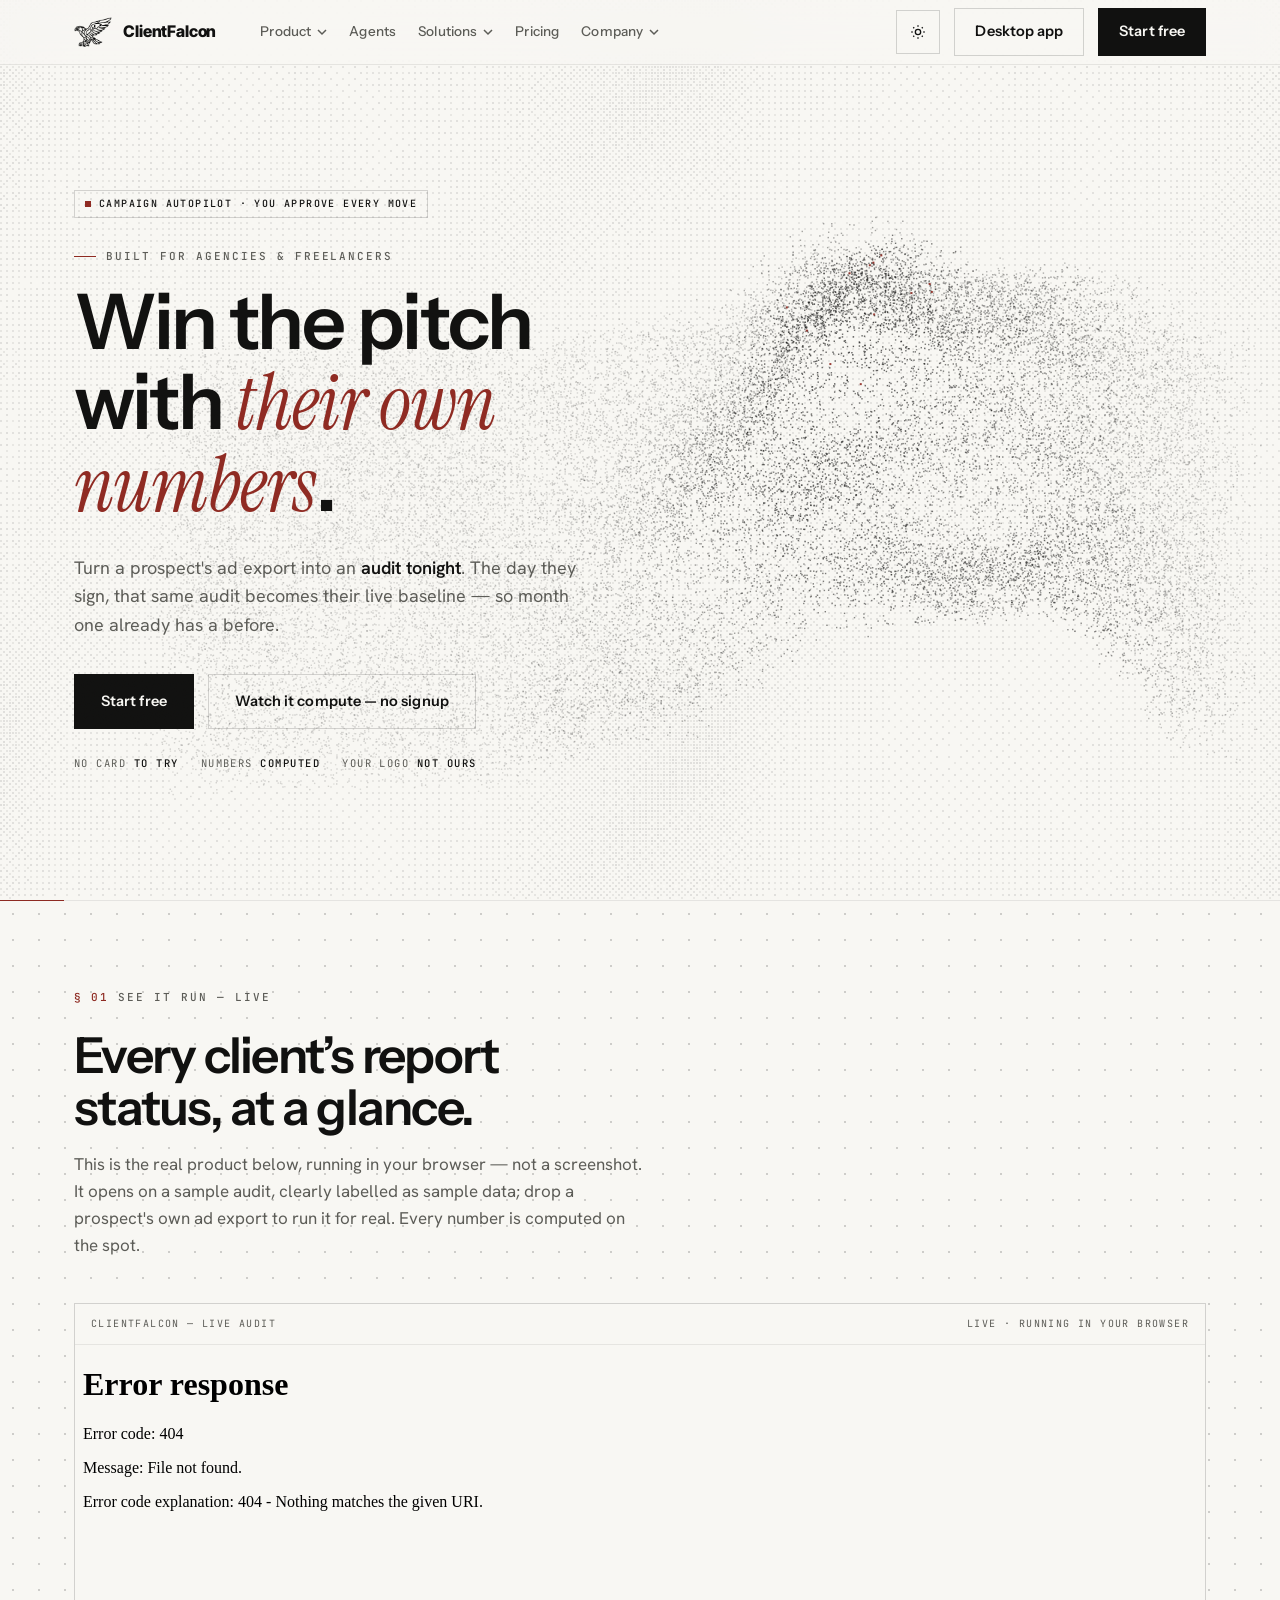
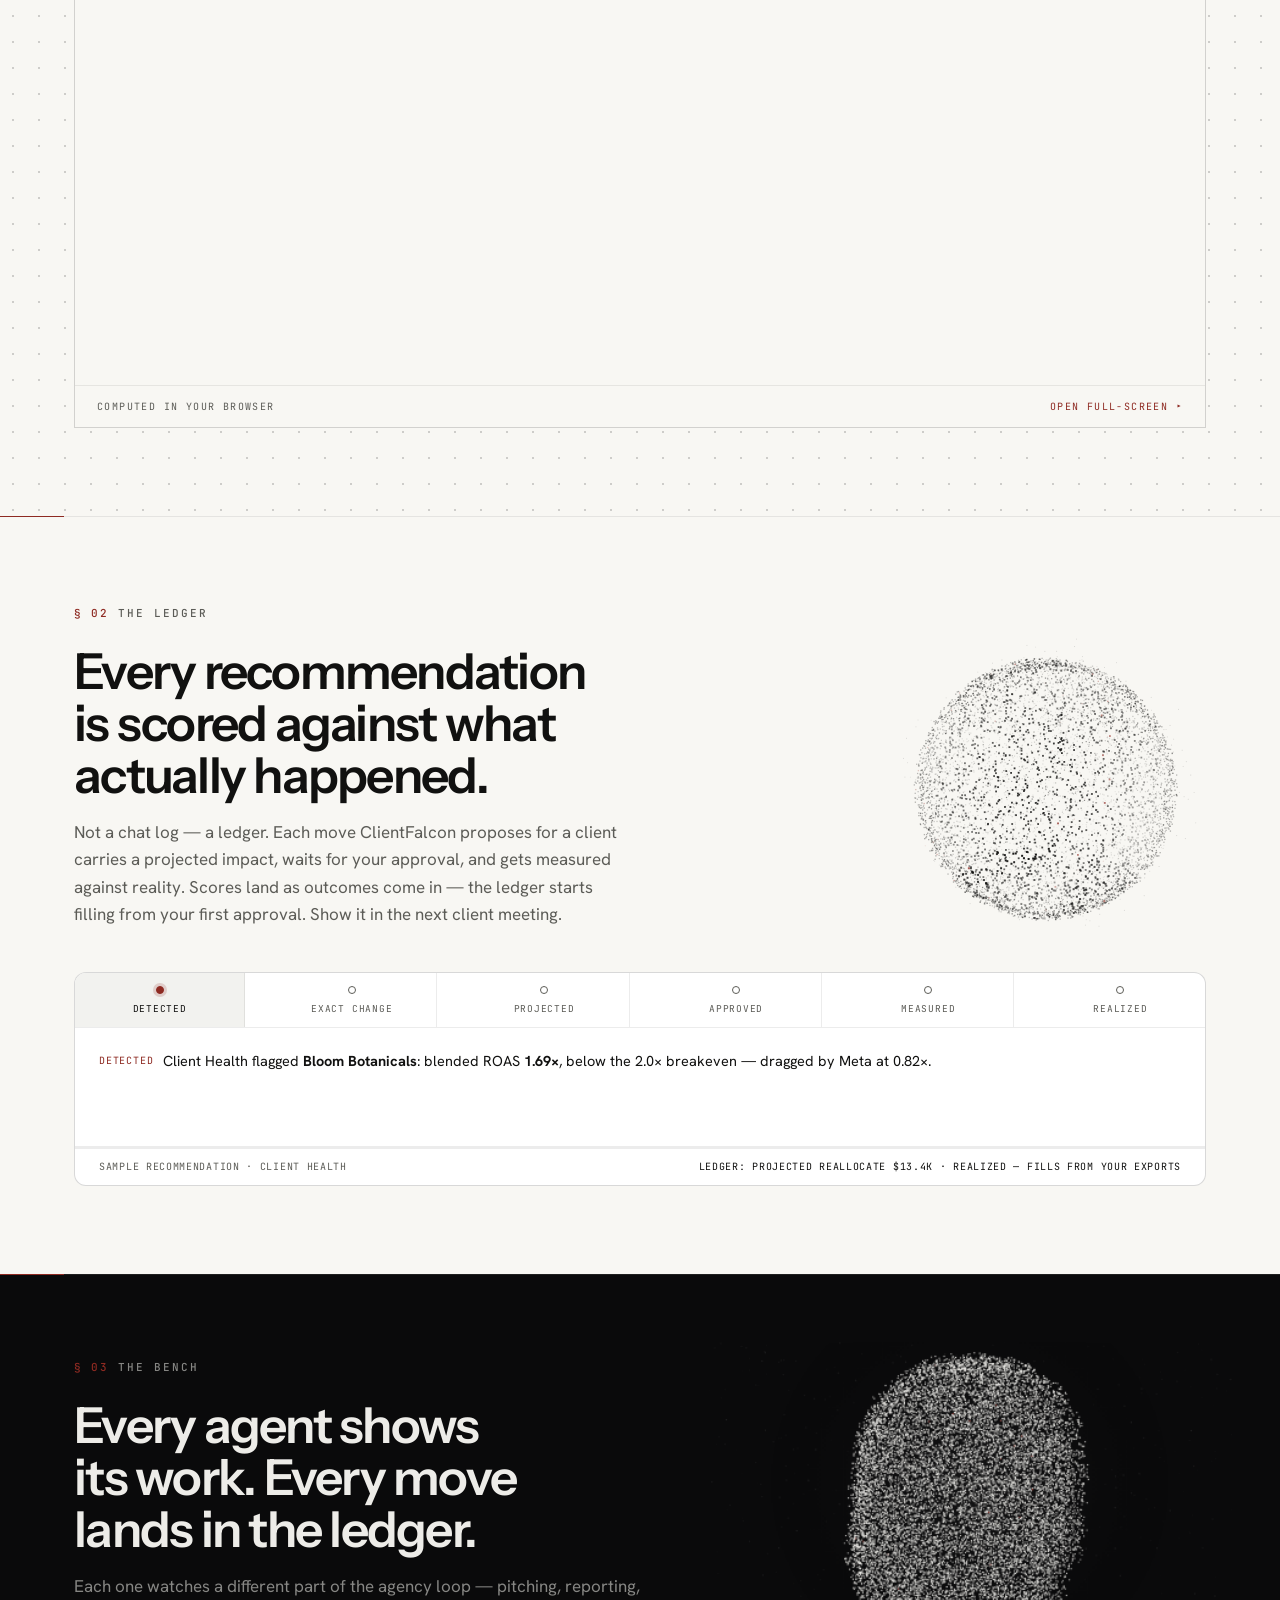
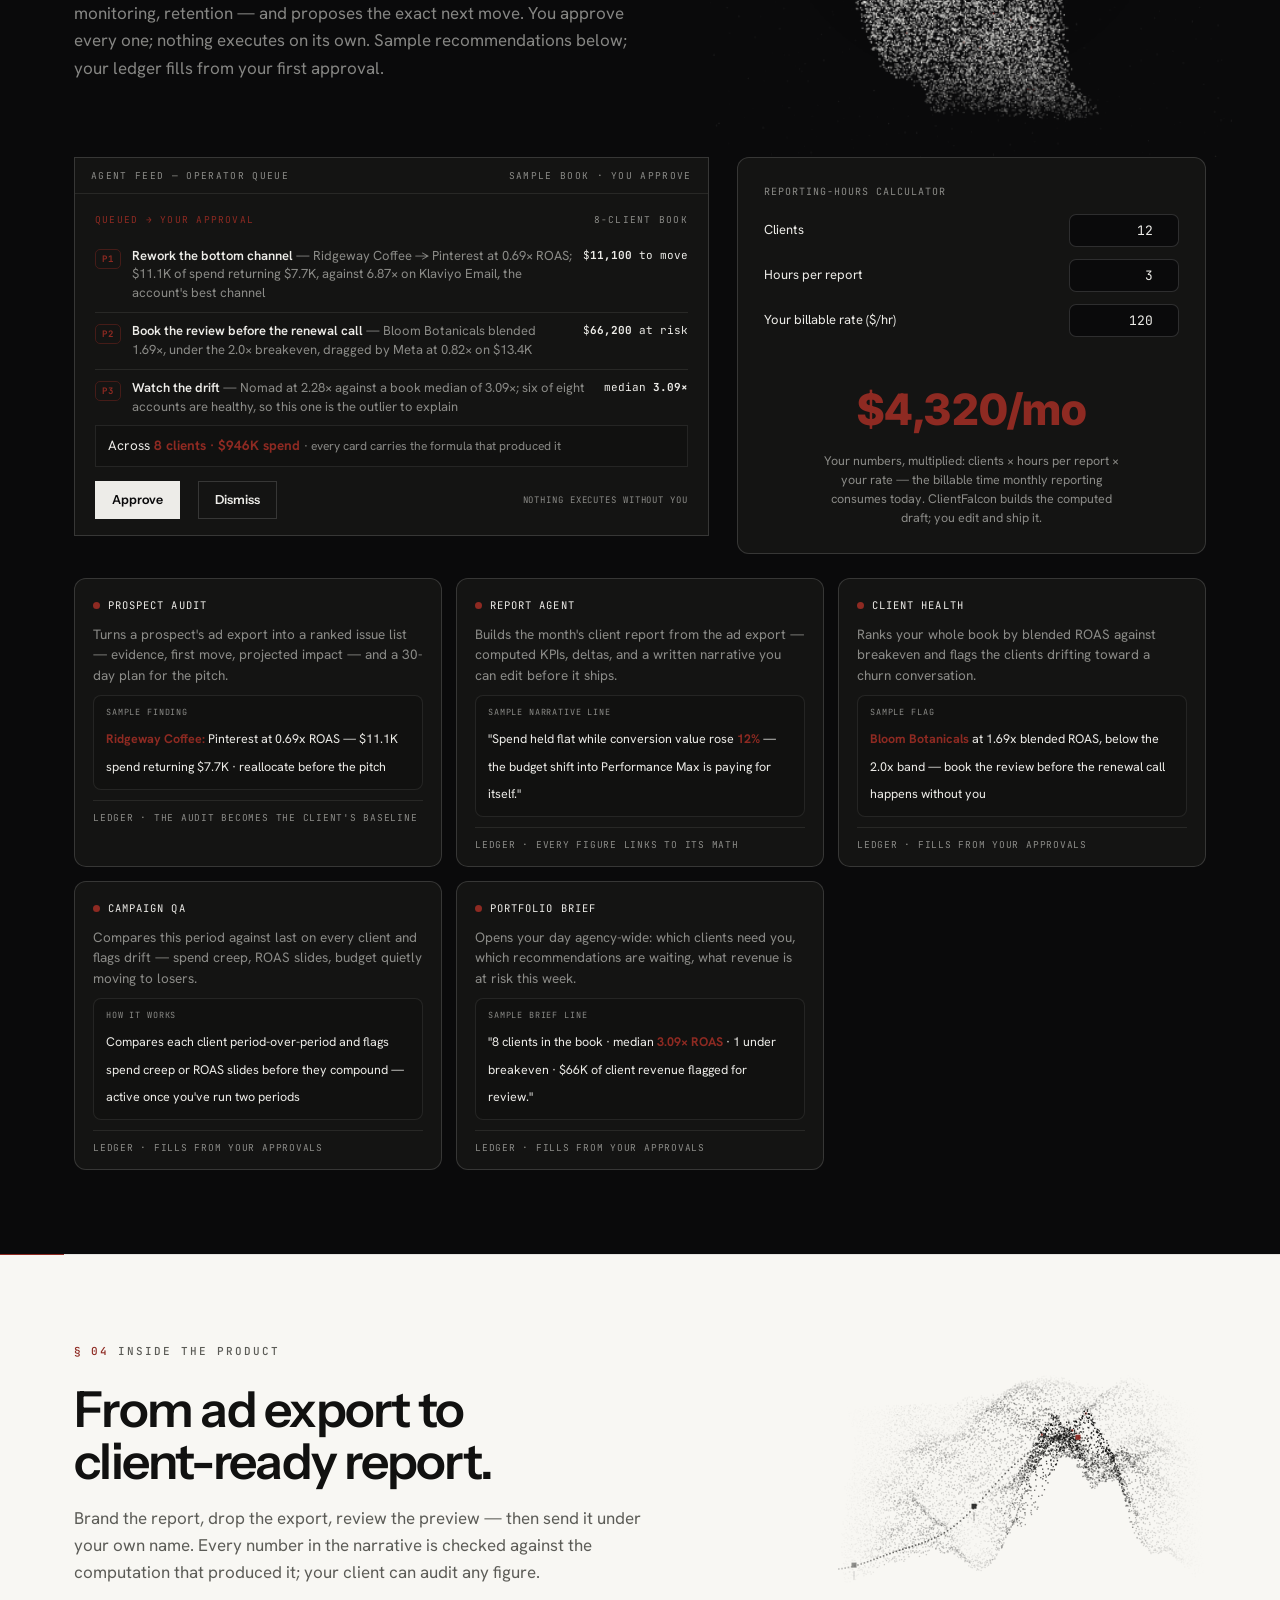
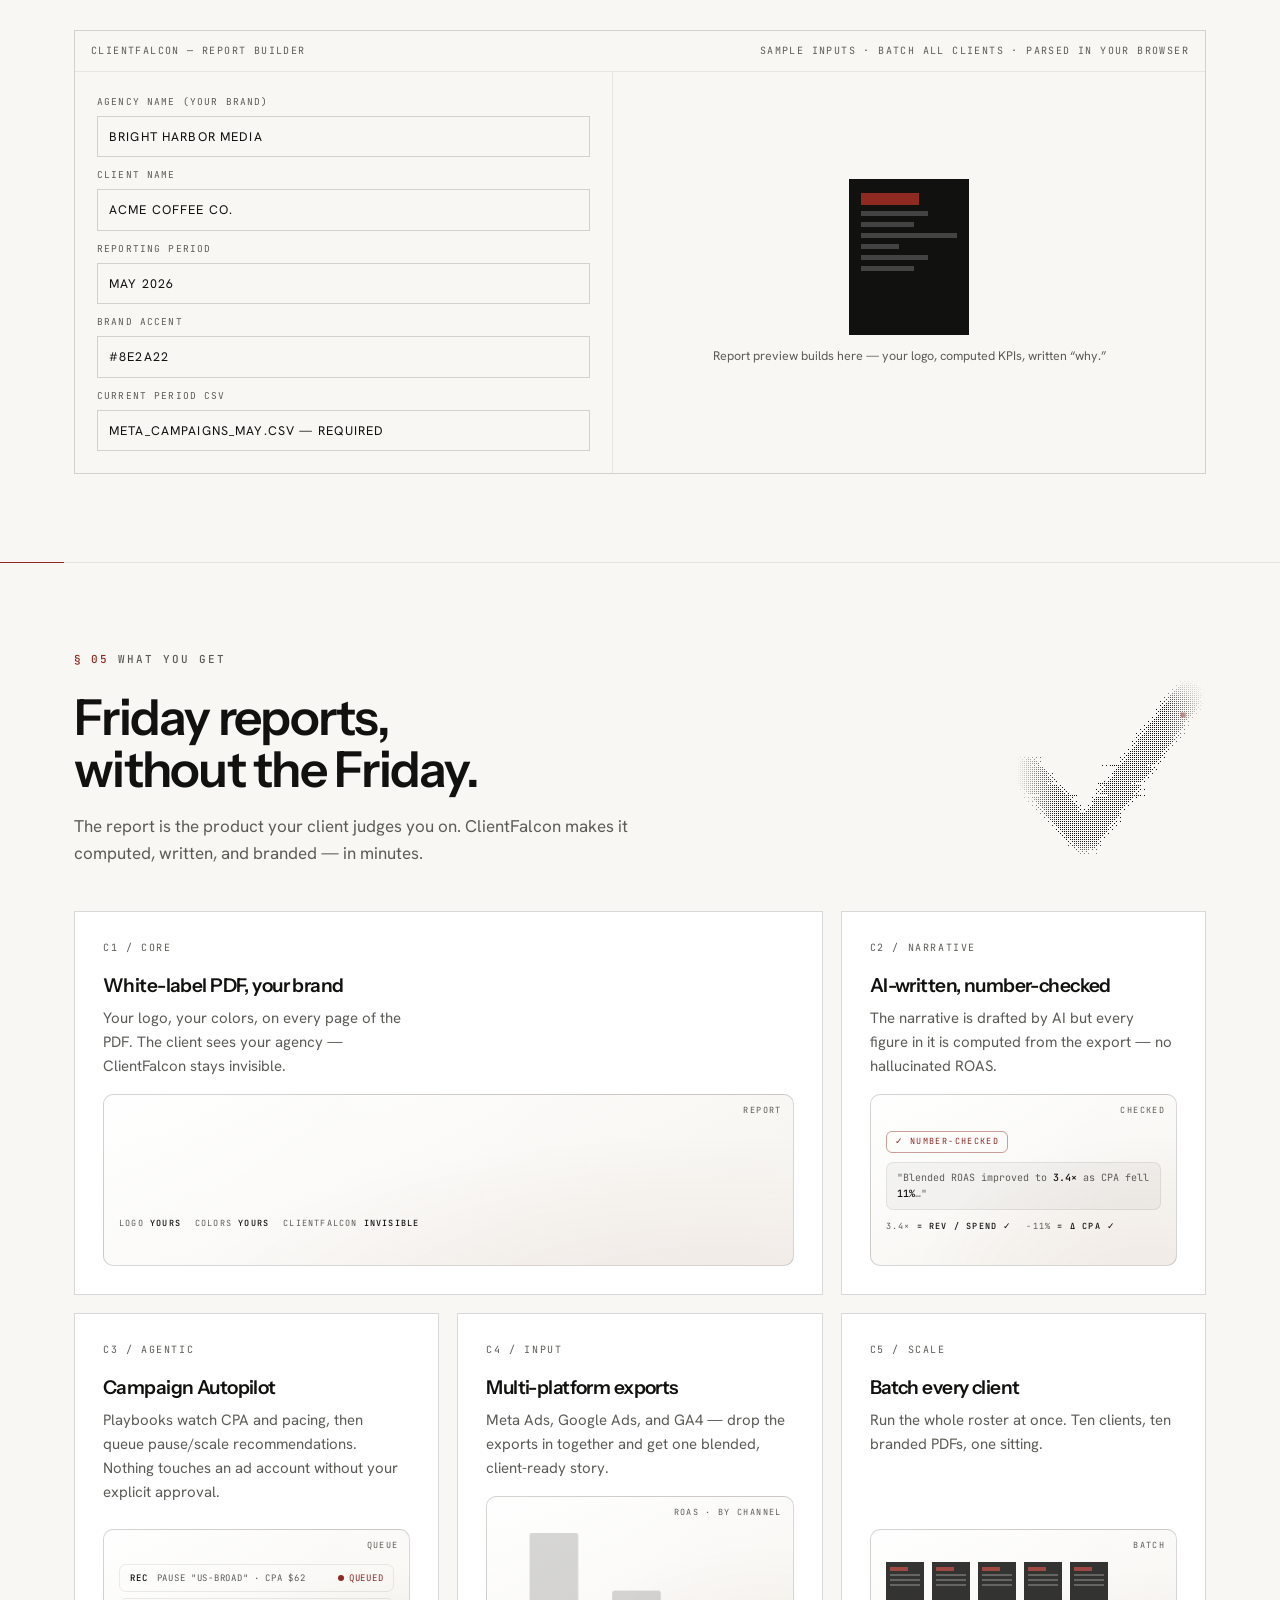
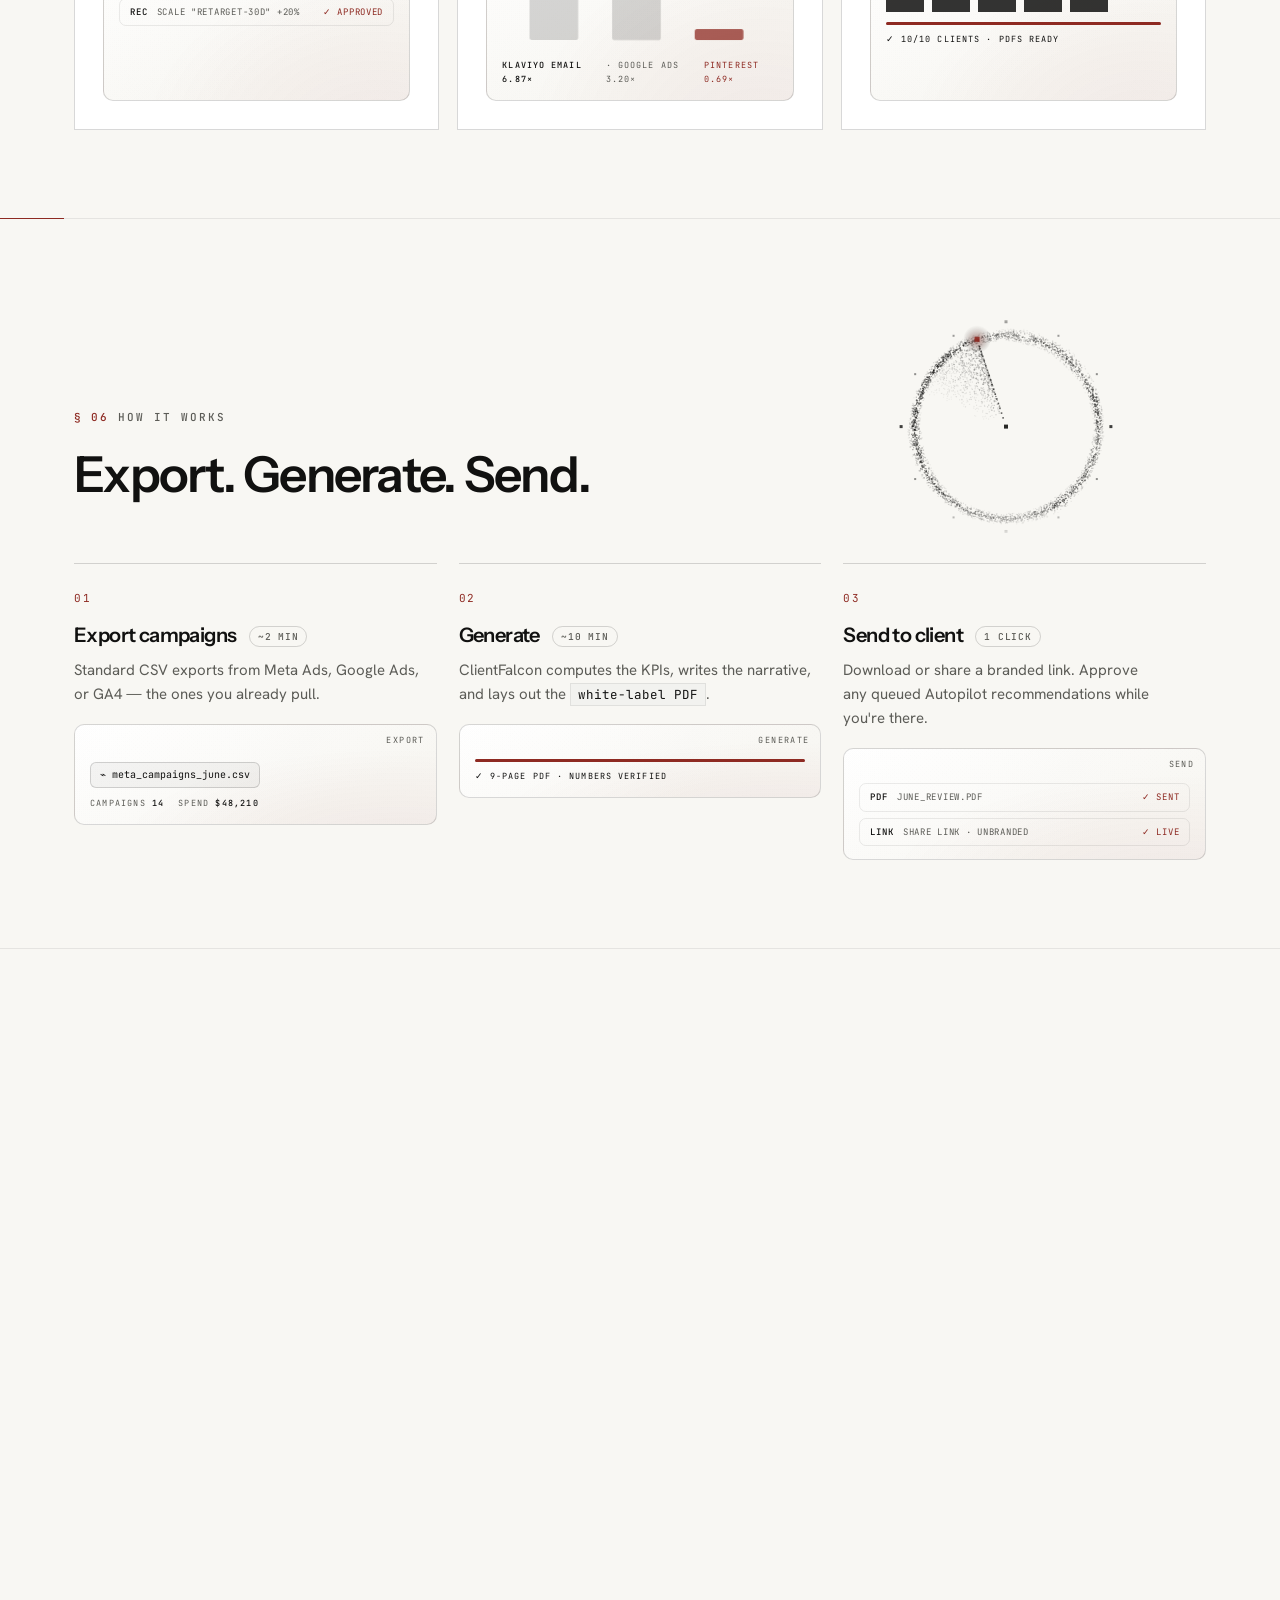
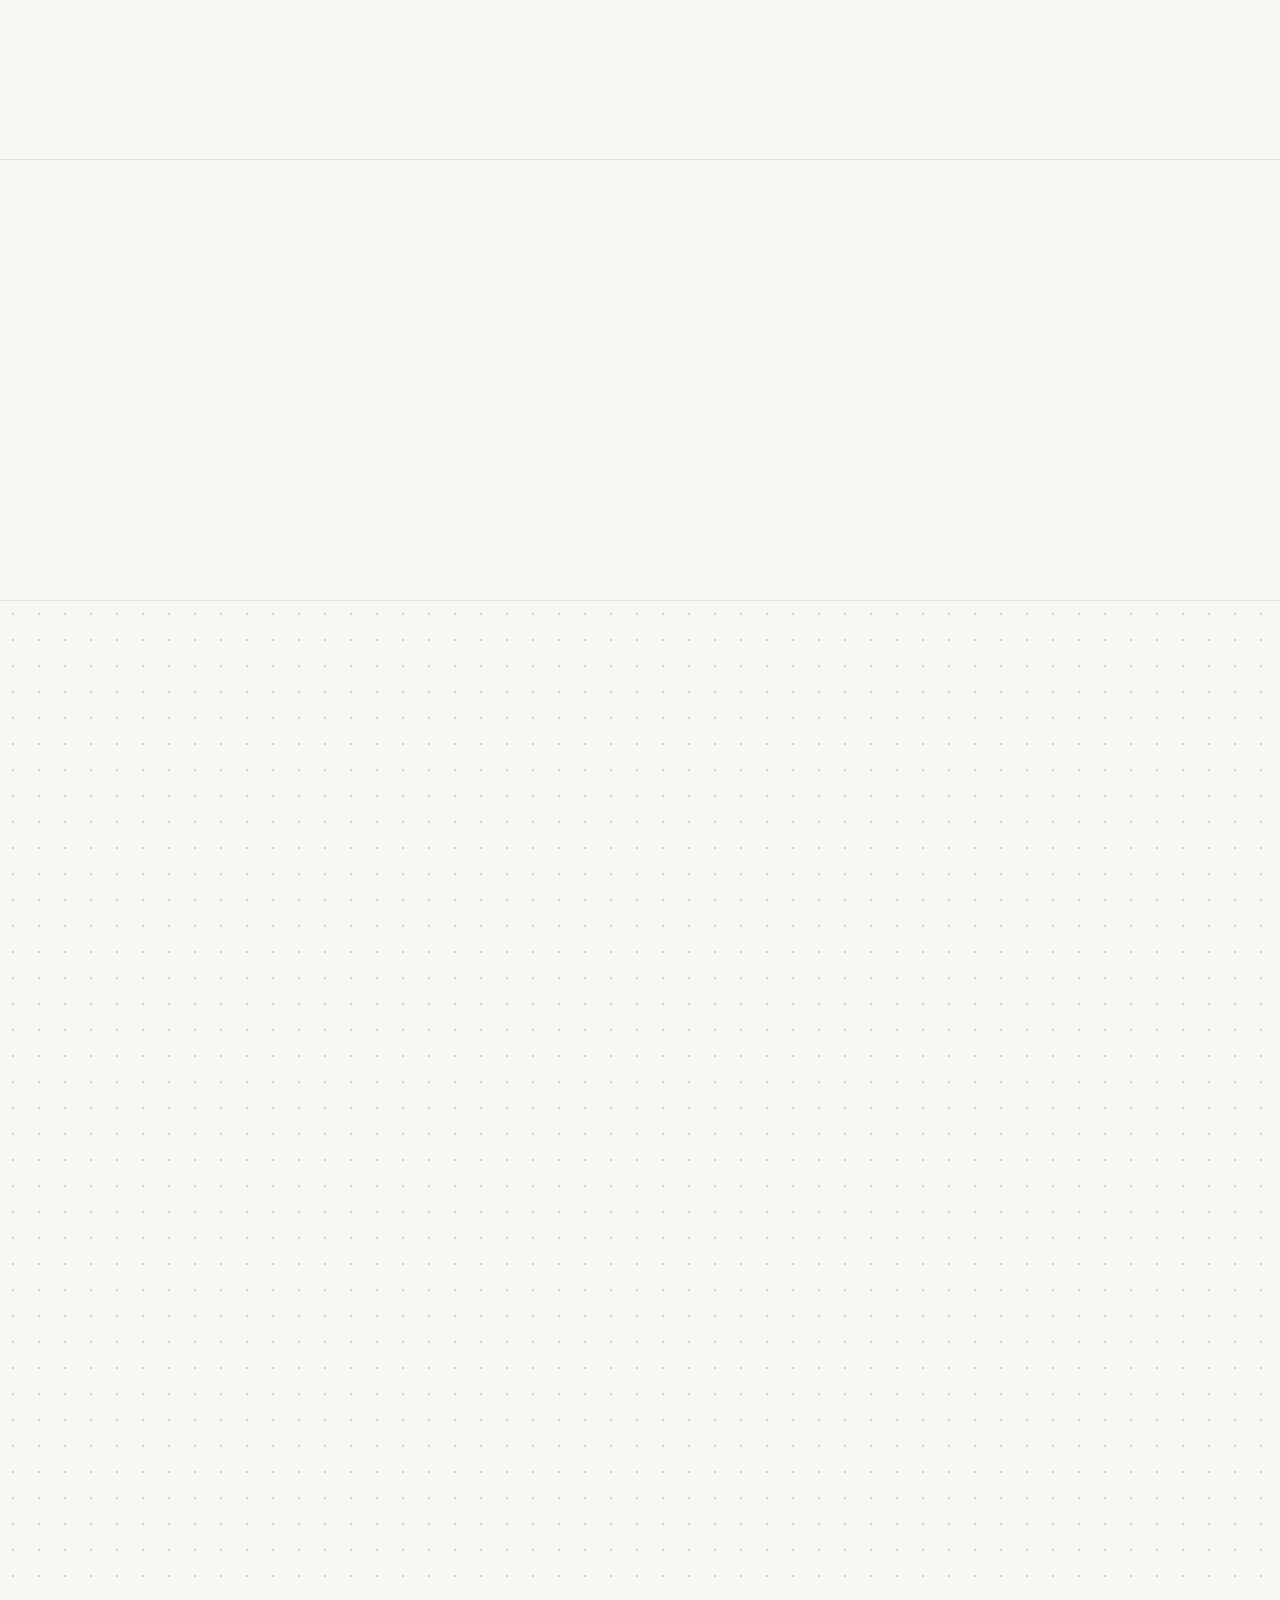
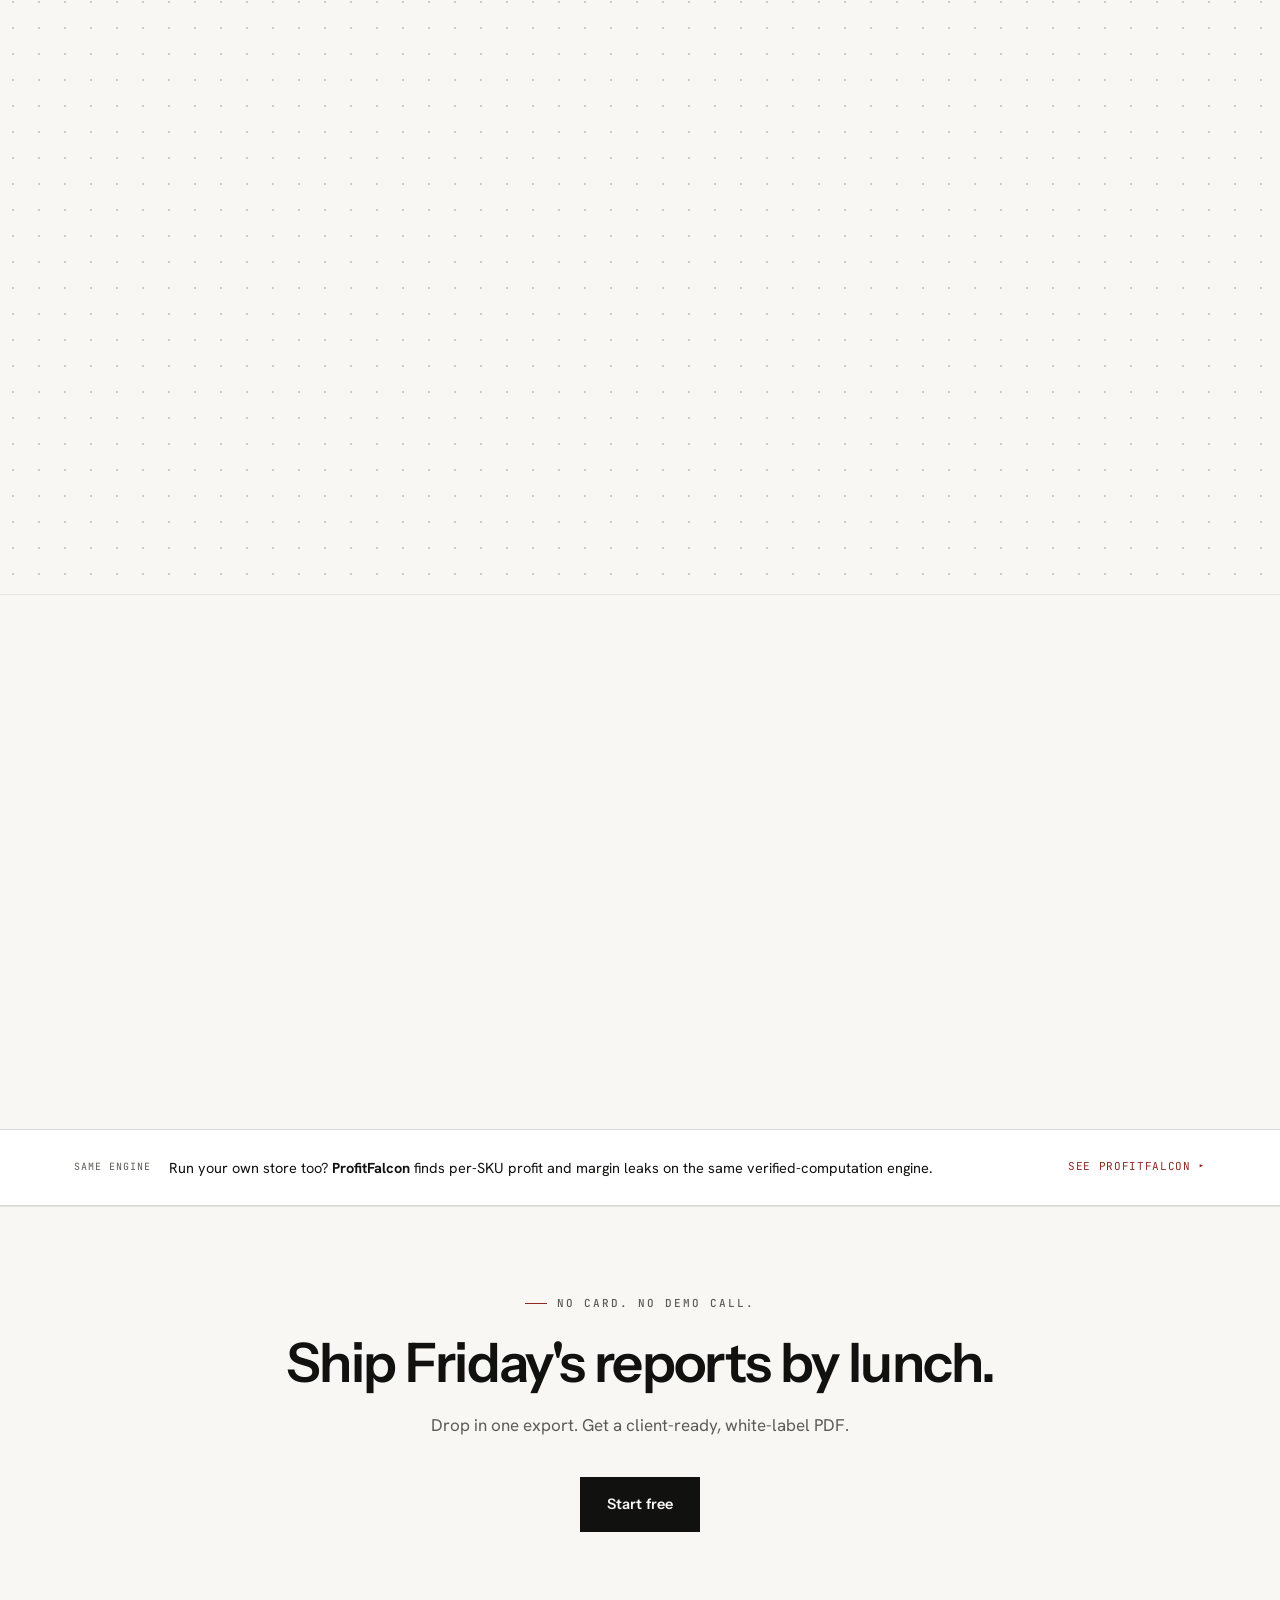
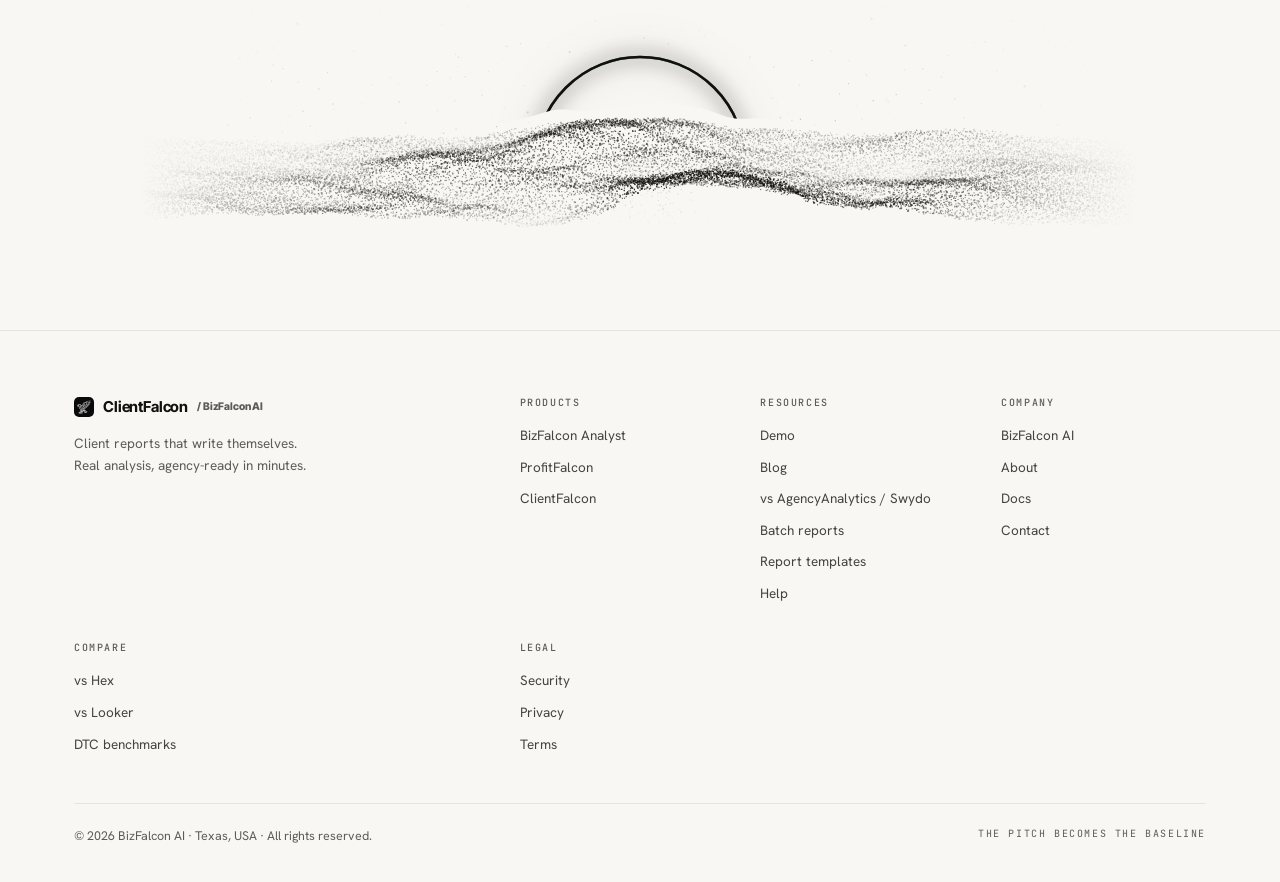
==== index.html @ 3e0b873c "Date the competitor price we quote, and cap the surcharge claim Re-fetched the vendor's pricing page" ====
<!DOCTYPE html>
<html lang="en">
<head>
<meta charset="UTF-8">
<meta name="viewport" content="width=device-width, initial-scale=1">
<script>try{if(localStorage.getItem("bf-theme")!=="dark")document.documentElement.setAttribute("data-theme","light")}catch(e){document.documentElement.setAttribute("data-theme","light")}</script>
<meta name="theme-color" content="#F8F7F3">
<title>ClientFalcon — The audit that wins the pitch becomes the client's baseline</title>
<meta name="description" content="AI client reporting for marketing agencies. Ad platform exports become an AI-written narrative and a white-label PDF your client actually reads — plus Campaign Autopilot with human approval.">
<link rel="icon" href="favicon.ico?v=20260807a">
<link rel="icon" type="image/png" sizes="32x32" href="favicon-32.png?v=20260807a">
<link rel="apple-touch-icon" href="apple-touch-icon.png?v=20260807a">
<link rel="manifest" href="/talonmark-app.webmanifest">
<meta name="apple-mobile-web-app-title" content="ClientFalcon">
<meta name="mobile-web-app-capable" content="yes">
<link rel="preconnect" href="https://fonts.googleapis.com">
<link rel="preconnect" href="https://fonts.gstatic.com" crossorigin>
<link href="https://fonts.googleapis.com/css2?family=Instrument+Sans:wght@500;600&family=Hanken+Grotesk:wght@400;700&family=Inter+Tight:wght@800&family=JetBrains+Mono:wght@400;500;700&family=Instrument+Serif:ital@1&display=swap" rel="stylesheet">
<link rel="stylesheet" href="./dusk.css?v=20260807a">
<style>
.hero-grid{display:grid;grid-template-columns:1fr 1.05fr;gap:48px;align-items:center}
.pdf-row{display:flex;gap:16px;align-items:flex-start;margin-bottom:16px}
.pdfpage{width:104px;height:138px;background:var(--fg);padding:12px 11px;display:flex;flex-direction:column;gap:6px;flex:none}
.pdfpage i{display:block;height:4px;background:color-mix(in srgb,var(--bg) 22%,transparent)}
.pdfpage i.hd{height:10px;width:60%;background:var(--signal)}
.pdfpage i.w40{width:40%}.pdfpage i.w70{width:70%}.pdfpage i.w55{width:55%}
.pdf-meta{font-family:"JetBrains Mono",monospace;font-size:10px;line-height:2.1;letter-spacing:.1em;color:var(--mut);text-transform:uppercase}
.pdf-meta b{color:var(--fg);font-weight:500}
.rec-mini{border:1px solid var(--line-soft);padding:14px 16px;font-size:12px}
.rec-mini .rt{display:flex;justify-content:space-between;font-size:9.5px;letter-spacing:.13em;text-transform:uppercase;color:var(--mut);margin-bottom:8px}
.rec-mini .sv{color:var(--signal);font-weight:700}
</style>
<script type="application/ld+json">{"@context": "https://schema.org", "@type": "FAQPage", "mainEntity": [{"@type": "Question", "name": "Do I have to connect my clients' ad accounts?", "acceptedAnswer": {"@type": "Answer", "text": "No. ClientFalcon runs on the CSV exports you already pull from Meta, Google Ads, and GA4 — no OAuth, no pixel, no access to client accounts. Direct connectors are in review; until they ship, it's exports, and we say so."}}, {"@type": "Question", "name": "Will my client know I used ClientFalcon?", "acceptedAnswer": {"@type": "Answer", "text": "No. The PDF carries your logo and brand colors, and share links are unbranded. White-label means white-label."}}, {"@type": "Question", "name": "Can Autopilot change my campaigns without asking?", "acceptedAnswer": {"@type": "Answer", "text": "No. Autopilot queues pause/scale recommendations with the math behind each one, and every action waits for your explicit approval. Nothing touches an ad account on its own."}}, {"@type": "Question", "name": "Are the numbers in the narrative real?", "acceptedAnswer": {"@type": "Answer", "text": "Yes — the prose is AI-drafted, but every figure is computed from your exports with real code. The narrative can't cite a number the computation didn't produce."}}, {"@type": "Question", "name": "Can I cancel anytime?", "acceptedAnswer": {"@type": "Answer", "text": "Yes — one click from your billing page. Your plan stays active until the end of the period you paid for, and generated reports remain downloadable."}}, {"@type": "Question", "name": "Which ad platforms are supported?", "acceptedAnswer": {"@type": "Answer", "text": "Meta Ads, Google Ads, and GA4 via standard CSV exports — dropped in together for one blended report."}}]}</script>
  <script>
    /* Belt-and-suspenders with sw.js: drop any root-scoped worker from the old SPA-at-root setup so this page is not forwarded to /dashboard. */
    if ("serviceWorker" in navigator) {
      navigator.serviceWorker.getRegistrations().then(function (rs) {
        rs.forEach(function (r) { if (r.scope === location.origin + "/") r.unregister(); });
      }).catch(function () {});
    }
  </script>
<meta property="og:type" content="website">
<meta property="og:site_name" content="ClientFalcon">
<meta property="og:locale" content="en_US">
<meta property="og:url" content="https://client.bizfalconai.com/">
<meta property="og:title" content="ClientFalcon — The audit that wins the pitch becomes the client's baseline">
<meta property="og:description" content="Drop a prospect's ad export and ClientFalcon builds the ranked-findings audit — evidence, exact fixes, projected impact, a 30-day plan — in about a minute. The day they sign, that audit becomes their live baseline, and month-two reporting shows receipts against the pitch.">
<meta name="robots" content="index,follow,max-image-preview:large,max-snippet:-1,max-video-preview:-1">
<link rel="canonical" href="https://client.bizfalconai.com/">
<meta property="og:image" content="https://client.bizfalconai.com/og.png">
<meta property="og:image:width" content="1200">
<meta property="og:image:height" content="630">
<meta property="og:image:type" content="image/png">
<meta property="og:image:alt" content="ClientFalcon — client ad-performance audit and portfolio dashboard">
<meta name="twitter:card" content="summary_large_image">
<meta name="twitter:title" content="ClientFalcon — The audit that wins the pitch becomes the client's baseline">
<meta name="twitter:description" content="Drop a prospect's ad export and ClientFalcon builds the ranked-findings audit — evidence, exact fixes, projected impact, a 30-day plan — in about a minute. The day they sign, that audit becomes their live baseline, and month-two reporting shows receipts against the pitch.">
<meta name="twitter:image" content="https://client.bizfalconai.com/og.png">
<meta name="twitter:image:alt" content="ClientFalcon — client ad-performance audit and portfolio dashboard">
<!-- BF-LD -->
<script type="application/ld+json">
{
  "@context": "https://schema.org",
  "@graph": [
    {
      "@type": "Organization",
      "@id": "https://bizfalconai.com/#organization",
      "name": "BizFalcon AI",
      "url": "https://bizfalconai.com/",
      "email": "hello@bizfalconai.com",
      "logo": {
        "@type": "ImageObject",
        "url": "https://bizfalconai.com/falcon-bird-white.png",
        "width": 1190,
        "height": 933
      },
      "founder": {
        "@type": "Person",
        "name": "Siddharth Deepak"
      }
    },
    {
      "@type": "WebSite",
      "@id": "https://client.bizfalconai.com/#website",
      "url": "https://client.bizfalconai.com/",
      "name": "ClientFalcon",
      "inLanguage": "en-US",
      "publisher": {
        "@id": "https://bizfalconai.com/#organization"
      }
    },
    {
      "@type": "SoftwareApplication",
      "@id": "https://client.bizfalconai.com/#software",
      "name": "ClientFalcon",
      "url": "https://client.bizfalconai.com/",
      "description": "AI client reporting for marketing agencies. Ad platform exports become an AI-written narrative and a white-label PDF your client actually reads — plus Campaign Autopilot with human approval.",
      "applicationCategory": "BusinessApplication",
      "operatingSystem": "Web",
      "image": "https://client.bizfalconai.com/og.png",
      "publisher": {
        "@id": "https://bizfalconai.com/#organization"
      },
      "offers": [
        {
          "@type": "Offer",
          "name": "Free",
          "price": "0",
          "priceCurrency": "USD",
          "availability": "https://schema.org/InStock",
          "url": "https://client.bizfalconai.com/#pricing"
        },
        {
          "@type": "Offer",
          "name": "Solo",
          "price": "19",
          "priceCurrency": "USD",
          "availability": "https://schema.org/InStock",
          "url": "https://client.bizfalconai.com/#pricing",
          "priceSpecification": {
            "@type": "UnitPriceSpecification",
            "price": "19",
            "priceCurrency": "USD",
            "billingDuration": 1,
            "billingIncrement": 1,
            "unitCode": "MON"
          }
        },
        {
          "@type": "Offer",
          "name": "Agency",
          "price": "129",
          "priceCurrency": "USD",
          "availability": "https://schema.org/InStock",
          "url": "https://client.bizfalconai.com/#pricing",
          "priceSpecification": {
            "@type": "UnitPriceSpecification",
            "price": "129",
            "priceCurrency": "USD",
            "billingDuration": 1,
            "billingIncrement": 1,
            "unitCode": "MON"
          }
        },
        {
          "@type": "Offer",
          "name": "Studio",
          "price": "249",
          "priceCurrency": "USD",
          "availability": "https://schema.org/InStock",
          "url": "https://client.bizfalconai.com/#pricing",
          "priceSpecification": {
            "@type": "UnitPriceSpecification",
            "price": "249",
            "priceCurrency": "USD",
            "billingDuration": 1,
            "billingIncrement": 1,
            "unitCode": "MON"
          }
        }
      ]
    }
  ]
}
</script>
<!-- /BF-LD -->
</head>
<body>

<header class="nav">
  <div class="nav-in">
    <a class="brand" href="#" aria-label="ClientFalcon home">
      <img src="./falcon-bird-white-sm.webp" alt="" width="440" height="345">
      ClientFalcon
    </a>
    <nav class="nav-links" id="navLinks" aria-label="Primary">
      <div class="nav-dd">
        <button class="nav-dd-btn" type="button" aria-haspopup="true" aria-expanded="false">Product <svg viewBox="0 0 10 6" fill="none" stroke="currentColor" stroke-width="1.5" aria-hidden="true"><path d="M1 1l4 4 4-4"/></svg></button>
        <div class="nav-dd-menu" role="menu">
          <a href="#demo" role="menuitem">Live demo</a>
          <a href="#bench" role="menuitem">Agent bench</a>
          <a href="#ledger" role="menuitem">The ledger</a>
          <a href="#engine" role="menuitem">Engine</a>
          <a href="#integrations" role="menuitem">Integrations</a>
        </div>
      </div>
      <a href="#bench">Agents</a>
      <div class="nav-dd">
        <button class="nav-dd-btn" type="button" aria-haspopup="true" aria-expanded="false">Solutions <svg viewBox="0 0 10 6" fill="none" stroke="currentColor" stroke-width="1.5" aria-hidden="true"><path d="M1 1l4 4 4-4"/></svg></button>
        <div class="nav-dd-menu" role="menu">
          <a href="https://profit.bizfalconai.com/" role="menuitem">Ecommerce brand</a>
          <a href="https://client.bizfalconai.com/" role="menuitem">Agency</a>
          <a href="https://talon.bizfalconai.com/" role="menuitem">Any spreadsheet</a>
          <a href="https://talon.bizfalconai.com/solutions" role="menuitem">By industry</a>
        </div>
      </div>
      <a href="#pricing">Pricing</a>
      <div class="nav-dd">
        <button class="nav-dd-btn" type="button" aria-haspopup="true" aria-expanded="false">Company <svg viewBox="0 0 10 6" fill="none" stroke="currentColor" stroke-width="1.5" aria-hidden="true"><path d="M1 1l4 4 4-4"/></svg></button>
        <div class="nav-dd-menu" role="menu">
          <a href="https://talon.bizfalconai.com/about" role="menuitem">About</a>
          <a href="https://talon.bizfalconai.com/security" role="menuitem">Security</a>
          <a href="https://talon.bizfalconai.com/help" role="menuitem">Docs</a>
          <a href="./blog/" role="menuitem">Blog</a>
          <a href="#faq" role="menuitem">FAQ</a>
        </div>
      </div>
    </nav>
    <div class="nav-right">
      <!-- ORDER: theme (utility), ghost, primary LAST. The terminal slot is where the
           scan ends, so it belongs to the action we most want taken. -->
      <button class="theme-btn" id="themeToggle" aria-label="Toggle light and dark theme">
        <svg class="icon-sun" viewBox="0 0 24 24" fill="none" stroke="currentColor" stroke-width="2" aria-hidden="true"><circle cx="12" cy="12" r="4"/><path d="M12 2v2M12 20v2M4.9 4.9l1.4 1.4M17.7 17.7l1.4 1.4M2 12h2M20 12h2M4.9 19.1l1.4-1.4M17.7 6.3l1.4-1.4"/></svg>
        <svg class="icon-moon" viewBox="0 0 24 24" fill="none" stroke="currentColor" stroke-width="2" aria-hidden="true"><path d="M21 12.8A9 9 0 1 1 11.2 3a7 7 0 0 0 9.8 9.8z"/></svg>
      </button>
      <a class="btn btn--ghost" href="/?install=1" data-install-app>Desktop app</a>
      <a class="btn btn--primary" href="/auth?mode=signup">Start free</a>
      <!-- Below 920px .nav-links was display:none with no replacement, so every
           destination above was unreachable on a phone. This is the control that
           reveals them; dusk-art.js toggles .nav--open on the header. -->
      <button class="nav-burger" type="button" aria-label="Menu" aria-expanded="false" aria-controls="navLinks">
        <svg class="nb-bars" viewBox="0 0 24 24" fill="none" stroke="currentColor" stroke-width="2" aria-hidden="true"><path d="M3 6h18M3 12h18M3 18h18"/></svg>
        <svg class="nb-x" viewBox="0 0 24 24" fill="none" stroke="currentColor" stroke-width="2" aria-hidden="true"><path d="M5 5l14 14M19 5L5 19"/></svg>
      </button>
    </div>
  </div>
</header>

<!-- HERO -->
<section class="hero">
  <canvas class="hero-canvas" id="terrain" aria-hidden="true"></canvas>
  <div class="wrap hero-in">
    <div class="hero-grid">
      <div>
        <span class="chip hero-chip"><i class="pulse"></i>CAMPAIGN AUTOPILOT · YOU APPROVE EVERY MOVE</span>
        <div class="eyebrow hero-icp">Built for agencies &amp; freelancers</div>
        <h1>Win the pitch with <span class="accent-serif">their own numbers</span>.</h1>
        <p class="hero-sub">Turn a prospect's ad export into an <strong>audit tonight</strong>. The day they sign, that same audit becomes their live baseline — so month one already has a before.</p>
        <div class="hero-ctas">
          <a class="btn btn--primary" href="/auth?mode=signup">Start free</a>
          <a class="btn btn--ghost" href="/dashboard/new?demo=1">Watch it compute — no signup</a>
        </div>
        <div class="trust">
          <span>NO CARD <b>TO TRY</b></span>
          <span>NUMBERS <b>COMPUTED</b></span>
          <span>YOUR LOGO <b>NOT OURS</b></span>
        </div>
      </div>
      
    </div>
  </div>
</section>
<section id="demo" class="dotbg">
  <div class="wrap">
    <!-- sec-row gives the falcon an open right column to dock into (company-site parity) -->
    <div class="sec-row">
      <!-- data-dock-clearance="32": the default 8px sat the claws right on the frame's
           top border, which read as touching. 32px lifts them clear. This section has
           59px of headroom above the falcon at the default (measured 1280x800,
           2026-08-06), so 32 keeps a 35px margin before the wing would reach the
           section boundary — the failure ProfitFalcon hit. -->
      <div class="sec-head rv" data-dock data-dock-clearance="32">
        <div class="eyebrow">See it run — live</div>
        <h2>Every client&rsquo;s report status, at a glance.</h2>
        <p>This is the real product below, running in your browser — not a screenshot. It opens on a sample audit, clearly labelled as sample data; drop a prospect's own ad export to run it for real. Every number is computed on the spot.</p>
      </div>
    </div>
    <div class="rv d1">
      <div class="shot live-shot" id="demoRoot">
        <div class="shot-bar"><span class="dots"><i></i><i></i><i></i></span><span>clientfalcon — live audit</span><span style="margin-left:auto">LIVE · RUNNING IN YOUR BROWSER</span></div>
        <iframe class="live-frame" id="demoFrame" src="/dashboard/clients?demo=1&amp;embed=1" title="ClientFalcon workspace — sample client roster with computed report freshness" loading="lazy" referrerpolicy="no-referrer"></iframe>
        <div class="shot-foot"><span>COMPUTED IN YOUR BROWSER</span><a href="/dashboard/audit?demo=1">OPEN FULL-SCREEN ▸</a></div>
      </div>
    </div>
  </div>
</section>


<!-- LEDGER ANATOMY — the decision→outcome lifecycle (the differentiator) -->
<section id="ledger" class="ledger-sec">
  <div class="wrap">
    <div class="sec-row">
      <div class="sec-head rv">
        <div class="eyebrow">The ledger</div>
        <h2>Every recommendation is scored against what actually happened.</h2>
        <p>Not a chat log — a ledger. Each move ClientFalcon proposes for a client carries a projected impact, waits for your approval, and gets measured against reality. Scores land as outcomes come in — the ledger starts filling from your first approval. Show it in the next client meeting.</p>
      </div>
      <canvas class="art art--oort rv d1" data-art="oort" aria-hidden="true"></canvas>
    </div>
    <div class="lg-frame rv d1" id="lgFrame">
      <div class="lg-rail" role="tablist" aria-label="Recommendation lifecycle">
        <button class="lg-node" role="tab" data-lg="0"><span class="ln-dot"></span><span class="ln-t">Detected</span></button>
        <button class="lg-node" role="tab" data-lg="1"><span class="ln-dot"></span><span class="ln-t">Exact change</span></button>
        <button class="lg-node" role="tab" data-lg="2"><span class="ln-dot"></span><span class="ln-t">Projected</span></button>
        <button class="lg-node" role="tab" data-lg="3"><span class="ln-dot"></span><span class="ln-t">Approved</span></button>
        <button class="lg-node" role="tab" data-lg="4"><span class="ln-dot"></span><span class="ln-t">Measured</span></button>
        <button class="lg-node" role="tab" data-lg="5"><span class="ln-dot"></span><span class="ln-t">Realized</span></button>
      </div>
      <div class="lg-stage">
        <div class="lg-line" id="lgLine"><span class="lg-k" id="lgK"></span><span class="lg-v" id="lgV"></span></div>
      </div>
      <div class="lg-prog" aria-hidden="true"><i id="lgProg"></i></div>
      <div class="lg-foot"><span>SAMPLE RECOMMENDATION · CLIENT HEALTH</span><span class="lg-tally">LEDGER: PROJECTED reallocate $13.4K · REALIZED — fills from your exports</span></div>
    </div>
  </div>
</section>
<script>
(function(){
  var stages=[
    ["Detected","Client Health flagged <b>Bloom Botanicals</b>: blended ROAS <b>1.69×</b>, below the 2.0× breakeven — dragged by Meta at 0.82×."],
    ["Exact change","<span class=\"lgm\">Rework Meta · Bloom Botanicals: $13.4K at 0.82× ROAS → shift toward Email (4.54×) and Google (2.11×)</span>"],
    ["Projected","<b>$13.4K</b> in Meta spend at 0.82× is the reallocatable budget · the formula behind the number is attached to the card."],
    ["Approved","You approved it. The change is yours to apply — one click copies the exact move. Nothing touches a client account without you."],
    ["Measured","Each new export you drop is scored against the projection: ROAS, spend mix, and conversions."],
    ["Realized","Your realized number lands here, scored against the projection. The client's record fills from real exports — not a demo figure."]
  ];
  var frame=document.getElementById("lgFrame"); if(!frame) return;
  var nodes=frame.querySelectorAll(".lg-node"),k=document.getElementById("lgK"),v=document.getElementById("lgV"),
      line=document.getElementById("lgLine"),prog=document.getElementById("lgProg"),
      cur=-1,timer=null,DUR=3400,
      still=matchMedia("(prefers-reduced-motion:reduce)").matches;
  function show(i,auto){
    cur=i;
    nodes.forEach(function(n,j){n.classList.toggle("on",j===i);n.classList.toggle("done",j<i);n.setAttribute("aria-selected",j===i?"true":"false");});
    line.classList.remove("show");k.textContent=stages[i][0];v.innerHTML=stages[i][1];
    requestAnimationFrame(function(){requestAnimationFrame(function(){line.classList.add("show");});});
    if(prog){prog.classList.remove("run");prog.style.transitionDuration="0ms";prog.style.transform="scaleX(0)";
      if(auto&&!still){requestAnimationFrame(function(){requestAnimationFrame(function(){prog.style.transitionDuration=DUR+"ms";prog.classList.add("run");});});}}
  }
  function loop(){clearTimeout(timer);if(still)return;timer=setTimeout(function(){show((cur+1)%stages.length,true);loop();},DUR);}
  nodes.forEach(function(n){n.addEventListener("click",function(){clearTimeout(timer);show(+n.dataset.lg,false);loop();});});
  var inView=false;
  var io=new IntersectionObserver(function(en){
    en.forEach(function(e){inView=e.isIntersecting;if(inView){if(cur<0){show(0,true);}loop();}else{clearTimeout(timer);}});
  },{threshold:.35});
  io.observe(frame);
  document.addEventListener("visibilitychange",function(){
    if(document.hidden){clearTimeout(timer);}else if(inView&&cur>=0){show(cur,true);loop();}
  });
  if(still){show(0,false);}
})();
</script>


<!-- AGENT BENCH — the work, not the count. Every card: what it watches,
     a SAMPLE exact-change rec, and where its ledger tally accrues. -->
<section id="bench" class="interlude">
  <div class="wrap">
    <div class="sec-row">
      <div class="sec-head rv">
        <div class="eyebrow">The bench</div>
        <h2>Every agent shows its work. Every move lands in the ledger.</h2>
        <p>Each one watches a different part of the agency loop — pitching, reporting, monitoring, retention — and proposes the exact next move. You approve every one; nothing executes on its own. Sample recommendations below; your ledger fills from your first approval.</p>
      </div>
      <!-- MOVED: head sits beside the description, not in a row below it. -->
<canvas class="art art--bust rv d1" data-art="bust" aria-hidden="true"></canvas>

    </div>

    <div class="feed-duo rv d1">
    <div class="rec-mock" data-countup aria-label="Operator queue — recommendations awaiting approval across the sample book">
      <div class="rm-bar"><span>agent feed — operator queue</span><span>SAMPLE BOOK · YOU APPROVE</span></div>
      <div class="rm-body">
        <div class="rm-head"><span>QUEUED → YOUR APPROVAL</span><span>8-CLIENT BOOK</span></div>
        <div class="sc-stagger">
          <div class="sc-act"><span class="a-pri">P1</span><p><b>Rework the bottom channel</b> — Ridgeway Coffee → Pinterest at 0.69× ROAS; $11.1K of spend returning $7.7K, against 6.87× on Klaviyo Email, the account's best channel</p><span class="a-imp">$<b data-count="11100">11,100</b> to move</span></div>
          <div class="sc-act"><span class="a-pri">P2</span><p><b>Book the review before the renewal call</b> — Bloom Botanicals blended 1.69×, under the 2.0× breakeven, dragged by Meta at 0.82× on $13.4K</p><span class="a-imp">$<b data-count="66200">66,200</b> at risk</span></div>
          <div class="sc-act"><span class="a-pri">P3</span><p><b>Watch the drift</b> — Nomad at 2.28× against a book median of 3.09×; six of eight accounts are healthy, so this one is the outlier to explain</p><span class="a-imp">median <b data-count="3.09" data-decimals="2" data-suffix="×">3.09×</b></span></div>
        </div>
        <div class="rm-proj">Across <b>8 clients · $946K spend</b> <span>· every card carries the formula that produced it</span></div>
        <div class="rm-actions"><span class="rm-btn rm-btn--approve">Approve</span><span class="rm-btn">Dismiss</span><span class="rm-note">Nothing executes without you</span></div>
      </div>
    </div>
      <!-- MOVED: estimator shares the feed's row. -->
      <div class="calc rv d2" id="hoursCalc">
      <div>
        <div class="calc-k">Reporting-hours calculator</div>
        <div class="calc-row"><label for="hcClients">Clients</label><input id="hcClients" type="number" min="0" step="1" value="12" inputmode="numeric"></div>
        <div class="calc-row"><label for="hcHours">Hours per report</label><input id="hcHours" type="number" min="0" step="0.5" value="3" inputmode="decimal"></div>
        <div class="calc-row"><label for="hcRate">Your billable rate ($/hr)</label><input id="hcRate" type="number" min="0" step="10" value="120" inputmode="numeric"></div>
      </div>
      <div class="calc-out">
        <div class="co-n" id="hcOut">$4,320/mo</div>
        <div class="co-l">Your numbers, multiplied: clients × hours per report × your rate — the billable time monthly reporting consumes today. ClientFalcon builds the computed draft; you edit and ship it.</div>
      </div>
    </div>
    </div>
    <div class="bench-grid rv d1 sc-stagger">
      <div class="bn-card">
        <div class="bn-name">Prospect Audit</div>
        <p class="bn-watch">Turns a prospect's ad export into a ranked issue list — evidence, first move, projected impact — and a 30-day plan for the pitch.</p>
        <div class="bn-rec"><span class="bn-tag">Sample finding</span>
          <span class="bn-move"><b>Ridgeway Coffee:</b> Pinterest at 0.69x ROAS — $11.1K spend returning $7.7K · reallocate before the pitch</span></div>
        <div class="bn-ledger">Ledger · the audit becomes the client's baseline</div>
      </div>
      <div class="bn-card">
        <div class="bn-name">Report Agent</div>
        <p class="bn-watch">Builds the month's client report from the ad export — computed KPIs, deltas, and a written narrative you can edit before it ships.</p>
        <div class="bn-rec"><span class="bn-tag">Sample narrative line</span>
          <span class="bn-move">"Spend held flat while conversion value rose <b>12%</b> — the budget shift into Performance Max is paying for itself."</span></div>
        <div class="bn-ledger">Ledger · every figure links to its math</div>
      </div>
      <div class="bn-card">
        <div class="bn-name">Client Health</div>
        <p class="bn-watch">Ranks your whole book by blended ROAS against breakeven and flags the clients drifting toward a churn conversation.</p>
        <div class="bn-rec"><span class="bn-tag">Sample flag</span>
          <span class="bn-move"><b>Bloom Botanicals</b> at 1.69x blended ROAS, below the 2.0x band — book the review before the renewal call happens without you</span></div>
        <div class="bn-ledger">Ledger · fills from your approvals</div>
      </div>
      <div class="bn-card">
        <div class="bn-name">Campaign QA</div>
        <p class="bn-watch">Compares this period against last on every client and flags drift — spend creep, ROAS slides, budget quietly moving to losers.</p>
        <div class="bn-rec"><span class="bn-tag">How it works</span>
          <span class="bn-move">Compares each client period-over-period and flags spend creep or ROAS slides before they compound — active once you've run two periods</span></div>
        <div class="bn-ledger">Ledger · fills from your approvals</div>
      </div>
      <div class="bn-card">
        <div class="bn-name">Portfolio Brief</div>
        <p class="bn-watch">Opens your day agency-wide: which clients need you, which recommendations are waiting, what revenue is at risk this week.</p>
        <div class="bn-rec"><span class="bn-tag">Sample brief line</span>
          <span class="bn-move">"8 clients in the book · median <b>3.09× ROAS</b> · 1 under breakeven · $66K of client revenue flagged for review."</span></div>
        <div class="bn-ledger">Ledger · fills from your approvals</div>
      </div>
    </div>

    <!-- Honest calculator: pure arithmetic on the visitor's own inputs. -->
    
  </div>
</section>
<script>
(function(){
  var ids=["hcClients","hcHours","hcRate"],out=document.getElementById("hcOut");
  if(!out) return;
  function calc(){
    var c=+document.getElementById("hcClients").value||0,
        h=+document.getElementById("hcHours").value||0,
        r=+document.getElementById("hcRate").value||0;
    out.textContent="$"+Math.round(c*h*r).toLocaleString()+"/mo";
    /* same recompute signal as PF -- see talonomic/dusk.css calcTick. */
    out.classList.remove("calc-out--tick");
    void out.offsetWidth;
    out.classList.add("calc-out--tick");
  }
  ids.forEach(function(id){var el=document.getElementById(id);el&&el.addEventListener("input",calc);});
  calc();
})();
</script>





<!-- DEMO VIDEO — auto-running feature showcase -->
<section id="product">
  <div class="wrap">
    <div class="sec-row">
      <div class="sec-head rv">
        <div class="eyebrow">Inside the product</div>
        <h2>From ad export to client-ready report.</h2>
        <p>Brand the report, drop the export, review the preview — then send it under your own name. Every number in the narrative is checked against the computation that produced it; your client can audit any figure.</p>
      </div>
      <canvas class="art art--inline rv d1" data-art="ghostchart" aria-hidden="true"></canvas>
    </div>
    <div class="shot rv d1" aria-label="The ClientFalcon report builder screen">
      <div class="shot-bar"><span class="dots"><i></i><i></i><i></i></span><span>clientfalcon — report builder</span><span style="margin-left:auto">SAMPLE INPUTS · BATCH ALL CLIENTS · PARSED IN YOUR BROWSER</span></div>
      <div class="replica-form">
        <div class="rf-l">
          <div class="rf-field">Agency name (your brand)<i>Bright Harbor Media</i></div>
          <div class="rf-field">Client name<i>Acme Coffee Co.</i></div>
          <div class="rf-field">Reporting period<i>May 2026</i></div>
          <div class="rf-field">Brand accent<i>#8E2A22</i></div>
          <div class="rf-field">Current period CSV<i>meta_campaigns_may.csv — required</i></div>
        </div>
        <div class="rf-r">
          <div class="pp-big" aria-hidden="true"><i class="hd"></i><i style="width:70%"></i><i style="width:55%"></i><i></i><i style="width:40%"></i><i style="width:70%"></i><i style="width:55%"></i></div>
          <span>Report preview builds here — your logo, computed KPIs, written “why.”</span>
        </div>
      </div>
    </div>
  </div>
</section>

<section id="benefits">
  <div class="wrap">
    <div class="sec-row">
      <div class="sec-head rv">
        <div class="eyebrow">What you get</div>
        <h2>Friday reports, without the Friday.</h2>
        <p>The report is the product your client judges you on. ClientFalcon makes it computed, written, and branded — in minutes.</p>
      </div>
      <canvas class="art art--sphere rv d1" data-art="glitchsphere" aria-hidden="true"></canvas>
    </div>
    <div class="bento">
      <article class="cell wide rv">
        <span class="cell-idx">C1 / CORE</span>
        <h3>White-label PDF, your brand</h3>
        <p>Your logo, your colors, on every page of the PDF. The client sees your agency — ClientFalcon stays invisible.</p>
        <div class="scm sc-drift" aria-hidden="true">
          <span class="scm-tag">Report</span>
          <div class="scm-acts scm-acts--anim">
            <div class="ar"><span class="pri">PDF</span><p>northline_agency · June performance</p><span class="imp">9 pages</span></div>
            <div class="ar"><span class="pri">LINK</span><p>share link · unbranded</p><span class="imp">private</span></div>
          </div>
          <div class="scm-meta"><span>Logo <b>yours</b></span><span>Colors <b>yours</b></span><span>ClientFalcon <b>invisible</b></span></div>
        </div>
      </article>
      <article class="cell rv d1">
        <span class="cell-idx">C2 / NARRATIVE</span>
        <h3>AI-written, number-checked</h3>
        <p>The narrative is drafted by AI but every figure in it is computed from the export — no hallucinated ROAS.</p>
        <div class="scm sc-drift dr2" aria-hidden="true">
          <span class="scm-tag">Checked</span>
          <span class="scm-vbadge">Number-checked</span>
          <div class="scm-code">"Blended ROAS improved to <b>3.4×</b> as CPA fell <b>11%</b>…"</div>
          <div class="scm-meta"><span>3.4× <b>= rev / spend ✓</b></span><span>−11% <b>= Δ cpa ✓</b></span></div>
        </div>
      </article>
      <article class="cell rv">
        <span class="cell-idx">C3 / AGENTIC</span>
        <h3>Campaign Autopilot</h3>
        <p>Playbooks watch CPA and pacing, then queue pause/scale recommendations. Nothing touches an ad account without your explicit approval.</p>
        <div class="scm" aria-hidden="true">
          <span class="scm-tag">Queue</span>
          <div class="scm-sched">
            <div class="sr2"><b>REC</b> pause "US-broad" · CPA $62<span class="st live">queued</span></div>
            <div class="sr2"><b>REC</b> scale "retarget-30d" +20%<span class="st">✓ approved</span></div>
          </div>
        </div>
      </article>
      <article class="cell rv d1">
        <span class="cell-idx">C4 / INPUT</span>
        <h3>Multi-platform exports</h3>
        <p>Meta Ads, Google Ads, and GA4 — drop the exports in together and get one blended, client-ready story.</p>
        <div class="scm" aria-hidden="true">
          <span class="scm-tag">ROAS &middot; by channel</span>
          <!-- Figures come from CASCADE_CHANNELS in
               talon/frontend/src/components/showcase/cascade.ts, which cascade.test.ts asserts
               against the pack enginePackRows(rows,"marketing") computes. Bars are proportional
               to ROAS against the best channel. Pinterest carries .hot because it is the FINDING
               (below breakeven), not because it is the largest. Do not restate a figure here that
               is not in that file, and do not quote a retired one even to explain it -- the deploy
               verifier's BANNED_LIVE greps this page as served.-->
          <svg class="scm-chart" viewBox="0 0 260 86" preserveAspectRatio="none">
            <rect class="bar"     x="26"  y="0"  width="46" height="78" rx="2" style="--i:0"/>
            <rect class="bar"     x="104" y="42" width="46" height="36" rx="2" style="--i:1"/>
            <rect class="bar hot" x="182" y="70" width="46" height="8"  rx="2" style="--i:2"/>
          </svg>
          <div class="scm-exp"><b>Klaviyo Email 6.87&times;</b> &middot; Google Ads 3.20&times;<span class="x">Pinterest 0.69&times;</span></div>
        </div>
      </article>
      <article class="cell rv d2">
        <span class="cell-idx">C5 / SCALE</span>
        <h3>Batch every client</h3>
        <p>Run the whole roster at once. Ten clients, ten branded PDFs, one sitting.</p>
        <div class="scm" aria-hidden="true">
          <span class="scm-tag">Batch</span>
          <div class="pdf-strip" style="margin-top:2px">
            <div class="pp"><i class="hd"></i><i></i><i></i><i></i></div>
            <div class="pp"><i class="hd"></i><i></i><i></i><i></i></div>
            <div class="pp"><i class="hd"></i><i></i><i></i><i></i></div>
            <div class="pp"><i class="hd"></i><i></i><i></i><i></i></div>
            <div class="pp"><i class="hd"></i><i></i><i></i><i></i></div>
          </div>
          <div class="scm-up">
            <div class="track"><div class="fill"></div></div>
            <div class="lbl">
              <span class="busy">rendering roster…</span>
              <span class="done">✓ 10/10 clients · pdfs ready</span>
            </div>
          </div>
        </div>
      </article>
    </div>
  </div>
</section>


<!-- INSIDE THE PRODUCT — the actual app screen, same design system -->


<!-- BENEFITS -->


<!-- HOW IT WORKS -->
<section id="how">
  <div class="wrap">
    <div class="sec-row">
      <div class="sec-head rv">
        <div class="eyebrow">How it works</div>
        <h2>Export. Generate. Send.</h2>
      </div>
      <canvas class="art art--inline rv d1" data-art="ascent" aria-hidden="true"></canvas>
    </div>
    <div class="steps">
      <div class="step rv">
        <h3>Export campaigns <span class="stm">~2 MIN</span></h3>
        <p>Standard CSV exports from Meta Ads, Google Ads, or GA4 — the ones you already pull.</p>
        <div class="scm" aria-hidden="true">
          <span class="scm-tag">Export</span>
          <div class="scm-up"><span class="fchip2">⌁ meta_campaigns_june.csv</span>
            <div class="scm-meta" style="margin-top:9px"><span>Campaigns <b>14</b></span><span>Spend <b>$48,210</b></span></div>
          </div>
        </div>
      </div>
      <div class="step rv d1">
        <h3>Generate <span class="stm">~10 MIN</span></h3>
        <p>ClientFalcon computes the KPIs, writes the narrative, and lays out the <code>white-label PDF</code>.</p>
        <div class="scm" aria-hidden="true">
          <span class="scm-tag">Generate</span>
          <div class="scm-up">
            <div class="track" style="margin-top:4px"><div class="fill"></div></div>
            <div class="lbl">
              <span class="busy">computing kpis · writing narrative…</span>
              <span class="done">✓ 9-page pdf · numbers verified</span>
            </div>
          </div>
        </div>
      </div>
      <div class="step rv d2">
        <h3>Send to client <span class="stm">1 CLICK</span></h3>
        <p>Download or share a branded link. Approve any queued Autopilot recommendations while you're there.</p>
        <div class="scm" aria-hidden="true">
          <span class="scm-tag">Send</span>
          <div class="scm-sched">
            <div class="sr2"><b>PDF</b> june_review.pdf<span class="st">✓ sent</span></div>
            <div class="sr2"><b>LINK</b> share link · unbranded<span class="st">✓ live</span></div>
          </div>
        </div>
      </div>
    </div>
  </div>
</section>

<!-- INTEGRATIONS — honest framing: runs on EXPORTS today; "connects to" only when connectors ship -->
<section id="integrations">
  <div class="wrap">
    <div class="sec-head rv" style="margin-bottom:34px;max-width:none;text-align:center">
      <div class="eyebrow" style="justify-content:center">Works with what you already use</div>
      <h2 style="font-size:clamp(1.3rem,2.6vw,1.9rem)">Runs on the exports you already pull.</h2>
      <p>Standard exports from the ad platforms you already report on. Direct connectors are in review; until then it's exports, and we say so.</p>
    </div>

    <div class="hub rv" aria-label="Exports in, computed artifacts out">
      <div class="hub-col hub-src">
        <div class="hub-k">Exports from</div>
        <div class="hub-chip">Meta Ads export</div>
        <div class="hub-chip">Google Ads export</div>
        <div class="hub-chip">GA4 export</div>
        <div class="hub-chip">Search Console export</div>
        <div class="hub-chip">Klaviyo export</div>
        <div class="hub-chip">Google Sheets · any CSV</div>
      </div>
      <div class="hub-core">
        <div class="hc-name">ClientFalcon</div>
        <div class="hc-sub">The account manager's operator — pitch, report, monitor, retain</div>
        <ol>
          <li><span class="hn">#1</span>Deterministic compute — the AI drafts, a real interpreter does the math</li>
          <li><span class="hn">#2</span>The formula behind every number, one click away</li>
          <li><span class="hn">#3</span>A decision→outcome ledger you can show the client</li>
          <li><span class="hn">#4</span>Agents recommend — you approve every move</li>
          <li><span class="hn">#5</span>Zero integration — it runs on the exports above</li>
        </ol>
      </div>
      <div class="hub-col hub-out">
        <div class="hub-k">What comes out</div>
        <div class="hub-chip">Client report + narrative</div>
        <div class="hub-chip">Prospect audit + 30-day plan</div>
        <div class="hub-chip">Portfolio health radar</div>
        <div class="hub-chip">Client portal</div>
        <div class="hub-chip">PDF export</div>
        <div class="hub-chip">Google Sheets export</div>
      </div>
    </div>

<script>
(function(){
  var hub=document.querySelector(".hub"); if(!hub) return;
  var NS="http://www.w3.org/2000/svg";
  function draw(){
    var old=hub.querySelector(".hub-flow"); if(old) old.remove();
    if(matchMedia("(max-width:860px)").matches){hub.classList.remove("hub--flow");return;}
    var hr=hub.getBoundingClientRect(); if(!hr.width) return;
    var core=hub.querySelector(".hub-core"); if(!core) return;
    var cr=core.getBoundingClientRect();
    var svg=document.createElementNS(NS,"svg");
    svg.setAttribute("class","hub-flow");
    svg.setAttribute("viewBox","0 0 "+hr.width+" "+hr.height);
    svg.setAttribute("preserveAspectRatio","none");
    var i=0;
    function add(x1,y1,x2,y2){
      var mx=(x1+x2)/2;
      var d="M"+x1+" "+y1+" C "+mx+" "+y1+", "+mx+" "+y2+", "+x2+" "+y2;
      var b=document.createElementNS(NS,"path"); b.setAttribute("d",d); b.setAttribute("class","fl-base"); svg.appendChild(b);
      var p=document.createElementNS(NS,"path"); p.setAttribute("d",d); p.setAttribute("class","fl-pulse"); p.style.animationDelay=(-(i++)*0.45)+"s"; svg.appendChild(p);
    }
    hub.querySelectorAll(".hub-src .hub-chip").forEach(function(ch){
      var r=ch.getBoundingClientRect();
      add(r.right-hr.left, r.top+r.height/2-hr.top, cr.left-hr.left, cr.top+cr.height/2-hr.top);
    });
    hub.querySelectorAll(".hub-out .hub-chip").forEach(function(ch){
      var r=ch.getBoundingClientRect();
      add(cr.right-hr.left, cr.top+cr.height/2-hr.top, r.left-hr.left, r.top+r.height/2-hr.top);
    });
    hub.classList.add("hub--flow");
    hub.insertBefore(svg,hub.firstChild);
  }
  function settle(){draw();setTimeout(draw,700);}
  if(document.readyState==="complete"){settle();}else{addEventListener("load",settle);}
  var t; addEventListener("resize",function(){clearTimeout(t);t=setTimeout(draw,150);});
})();
</script>

    <style>
.intg{overflow:hidden;position:relative;padding:6px 0 2px;margin-top:38px}
.intg::before,.intg::after{content:"";position:absolute;top:0;bottom:0;width:90px;z-index:2;pointer-events:none}
.intg::before{left:0;background:linear-gradient(90deg,var(--bg),transparent)}
.intg::after{right:0;background:linear-gradient(270deg,var(--bg),transparent)}
.intg-row{display:flex;gap:12px;width:max-content;animation:intg-l 40s linear infinite}
.intg:hover .intg-row{animation-play-state:paused}
.intg-chip{display:inline-flex;align-items:center;gap:9px;white-space:nowrap;padding:9px 16px;border:1px solid color-mix(in srgb,var(--fg) 14%,transparent);border-radius:6px;background:var(--card);color:var(--fg);opacity:.82;font:500 13px/1 "Instrument Sans",sans-serif;letter-spacing:.02em}
.intg-chip svg{opacity:.85}
.intg-chip:hover{opacity:1;border-color:color-mix(in srgb,var(--signal) 45%,transparent)}
@keyframes intg-l{from{transform:translateX(0)}to{transform:translateX(-50%)}}
@media (prefers-reduced-motion: reduce){.intg-row{animation:none;flex-wrap:wrap;width:auto}}
</style>
    <div class="intg" aria-label="Works with exports from these tools">
      <div class="intg-row"><span class="intg-chip"><svg viewBox="0 0 24 24" width="18" height="18" aria-hidden="true"><path d="M6.915 4.03c-1.968 0-3.683 1.28-4.871 3.113C.704 9.208 0 11.883 0 14.449c0 .706.07 1.369.21 1.973a6.624 6.624 0 0 0 .265.86 5.297 5.297 0 0 0 .371.761c.696 1.159 1.818 1.927 3.593 1.927 1.497 0 2.633-.671 3.965-2.444.76-1.012 1.144-1.626 2.663-4.32l.756-1.339.186-.325c.061.1.121.196.183.3l2.152 3.595c.724 1.21 1.665 2.556 2.47 3.314 1.046.987 1.992 1.22 3.06 1.22 1.075 0 1.876-.355 2.455-.843a3.743 3.743 0 0 0 .81-.973c.542-.939.861-2.127.861-3.745 0-2.72-.681-5.357-2.084-7.45-1.282-1.912-2.957-2.93-4.716-2.93-1.047 0-2.088.467-3.053 1.308-.652.57-1.257 1.29-1.82 2.05-.69-.875-1.335-1.547-1.958-2.056-1.182-.966-2.315-1.303-3.454-1.303zm10.16 2.053c1.147 0 2.188.758 2.992 1.999 1.132 1.748 1.647 4.195 1.647 6.4 0 1.548-.368 2.9-1.839 2.9-.58 0-1.027-.23-1.664-1.004-.496-.601-1.343-1.878-2.832-4.358l-.617-1.028a44.908 44.908 0 0 0-1.255-1.98c.07-.109.141-.224.211-.327 1.12-1.667 2.118-2.602 3.358-2.602zm-10.201.553c1.265 0 2.058.791 2.675 1.446.307.327.737.871 1.234 1.579l-1.02 1.566c-.757 1.163-1.882 3.017-2.837 4.338-1.191 1.649-1.81 1.817-2.486 1.817-.524 0-1.038-.237-1.383-.794-.263-.426-.464-1.13-.464-2.046 0-2.221.63-4.535 1.66-6.088.454-.687.964-1.226 1.533-1.533a2.264 2.264 0 0 1 1.088-.285z" fill="currentColor"/></svg><span>Meta Ads</span></span><span class="intg-chip"><svg viewBox="0 0 24 24" width="18" height="18" aria-hidden="true"><path d="M3.9998 22.9291C1.7908 22.9291 0 21.1383 0 18.9293s1.7908-3.9998 3.9998-3.9998 3.9998 1.7908 3.9998 3.9998-1.7908 3.9998-3.9998 3.9998zm19.4643-6.0004L15.4632 3.072C14.3586 1.1587 11.9121.5028 9.9988 1.6074S7.4295 5.1585 8.5341 7.0718l8.0009 13.8567c1.1046 1.9133 3.5511 2.5679 5.4644 1.4646 1.9134-1.1046 2.568-3.5511 1.4647-5.4644zM7.5137 4.8438L1.5645 15.1484A4.5 4.5 0 0 1 4 14.4297c2.5597-.0075 4.6248 2.1585 4.4941 4.7148l3.2168-5.5723-3.6094-6.25c-.4499-.7793-.6322-1.6394-.5878-2.4784z" fill="currentColor"/></svg><span>Google Ads</span></span><span class="intg-chip"><svg viewBox="0 0 24 24" width="18" height="18" aria-hidden="true"><path d="M22.84 2.9982v17.9987c.0086 1.6473-1.3197 2.9897-2.967 2.9984a2.9808 2.9808 0 01-.3677-.0208c-1.528-.226-2.6477-1.5558-2.6105-3.1V3.1204c-.0369-1.5458 1.0856-2.8762 2.6157-3.1 1.6361-.1915 3.1178.9796 3.3093 2.6158.014.1201.0208.241.0202.3619zM4.1326 18.0548c-1.6417 0-2.9726 1.331-2.9726 2.9726C1.16 22.6691 2.4909 24 4.1326 24s2.9726-1.3309 2.9726-2.9726-1.331-2.9726-2.9726-2.9726zm7.8728-9.0098c-.0171 0-.0342 0-.0513.0003-1.6495.0904-2.9293 1.474-2.891 3.1256v7.9846c0 2.167.9535 3.4825 2.3505 3.763 1.6118.3266 3.1832-.7152 3.5098-2.327.04-.1974.06-.3983.0593-.5998v-8.9585c.003-1.6474-1.33-2.9852-2.9773-2.9882z" fill="currentColor"/></svg><span>GA4</span></span><span class="intg-chip"><svg viewBox="0 0 24 24" width="18" height="18" aria-hidden="true"><path d="M11.318 12.545H7.91v-1.909h3.41v1.91zM14.728 0v6h6l-6-6zm1.363 10.636h-3.41v1.91h3.41v-1.91zm0 3.273h-3.41v1.91h3.41v-1.91zM20.727 6.5v15.864c0 .904-.732 1.636-1.636 1.636H4.909a1.636 1.636 0 0 1-1.636-1.636V1.636C3.273.732 4.005 0 4.909 0h9.318v6.5h6.5zm-3.273 2.773H6.545v7.909h10.91v-7.91zm-6.136 4.636H7.91v1.91h3.41v-1.91z" fill="currentColor"/></svg><span>Google Sheets</span></span><span class="intg-chip"><span>Any campaign CSV</span></span><span class="intg-chip"><svg viewBox="0 0 24 24" width="18" height="18" aria-hidden="true"><path d="M6.915 4.03c-1.968 0-3.683 1.28-4.871 3.113C.704 9.208 0 11.883 0 14.449c0 .706.07 1.369.21 1.973a6.624 6.624 0 0 0 .265.86 5.297 5.297 0 0 0 .371.761c.696 1.159 1.818 1.927 3.593 1.927 1.497 0 2.633-.671 3.965-2.444.76-1.012 1.144-1.626 2.663-4.32l.756-1.339.186-.325c.061.1.121.196.183.3l2.152 3.595c.724 1.21 1.665 2.556 2.47 3.314 1.046.987 1.992 1.22 3.06 1.22 1.075 0 1.876-.355 2.455-.843a3.743 3.743 0 0 0 .81-.973c.542-.939.861-2.127.861-3.745 0-2.72-.681-5.357-2.084-7.45-1.282-1.912-2.957-2.93-4.716-2.93-1.047 0-2.088.467-3.053 1.308-.652.57-1.257 1.29-1.82 2.05-.69-.875-1.335-1.547-1.958-2.056-1.182-.966-2.315-1.303-3.454-1.303zm10.16 2.053c1.147 0 2.188.758 2.992 1.999 1.132 1.748 1.647 4.195 1.647 6.4 0 1.548-.368 2.9-1.839 2.9-.58 0-1.027-.23-1.664-1.004-.496-.601-1.343-1.878-2.832-4.358l-.617-1.028a44.908 44.908 0 0 0-1.255-1.98c.07-.109.141-.224.211-.327 1.12-1.667 2.118-2.602 3.358-2.602zm-10.201.553c1.265 0 2.058.791 2.675 1.446.307.327.737.871 1.234 1.579l-1.02 1.566c-.757 1.163-1.882 3.017-2.837 4.338-1.191 1.649-1.81 1.817-2.486 1.817-.524 0-1.038-.237-1.383-.794-.263-.426-.464-1.13-.464-2.046 0-2.221.63-4.535 1.66-6.088.454-.687.964-1.226 1.533-1.533a2.264 2.264 0 0 1 1.088-.285z" fill="currentColor"/></svg><span>Meta Ads</span></span><span class="intg-chip"><svg viewBox="0 0 24 24" width="18" height="18" aria-hidden="true"><path d="M3.9998 22.9291C1.7908 22.9291 0 21.1383 0 18.9293s1.7908-3.9998 3.9998-3.9998 3.9998 1.7908 3.9998 3.9998-1.7908 3.9998-3.9998 3.9998zm19.4643-6.0004L15.4632 3.072C14.3586 1.1587 11.9121.5028 9.9988 1.6074S7.4295 5.1585 8.5341 7.0718l8.0009 13.8567c1.1046 1.9133 3.5511 2.5679 5.4644 1.4646 1.9134-1.1046 2.568-3.5511 1.4647-5.4644zM7.5137 4.8438L1.5645 15.1484A4.5 4.5 0 0 1 4 14.4297c2.5597-.0075 4.6248 2.1585 4.4941 4.7148l3.2168-5.5723-3.6094-6.25c-.4499-.7793-.6322-1.6394-.5878-2.4784z" fill="currentColor"/></svg><span>Google Ads</span></span><span class="intg-chip"><svg viewBox="0 0 24 24" width="18" height="18" aria-hidden="true"><path d="M22.84 2.9982v17.9987c.0086 1.6473-1.3197 2.9897-2.967 2.9984a2.9808 2.9808 0 01-.3677-.0208c-1.528-.226-2.6477-1.5558-2.6105-3.1V3.1204c-.0369-1.5458 1.0856-2.8762 2.6157-3.1 1.6361-.1915 3.1178.9796 3.3093 2.6158.014.1201.0208.241.0202.3619zM4.1326 18.0548c-1.6417 0-2.9726 1.331-2.9726 2.9726C1.16 22.6691 2.4909 24 4.1326 24s2.9726-1.3309 2.9726-2.9726-1.331-2.9726-2.9726-2.9726zm7.8728-9.0098c-.0171 0-.0342 0-.0513.0003-1.6495.0904-2.9293 1.474-2.891 3.1256v7.9846c0 2.167.9535 3.4825 2.3505 3.763 1.6118.3266 3.1832-.7152 3.5098-2.327.04-.1974.06-.3983.0593-.5998v-8.9585c.003-1.6474-1.33-2.9852-2.9773-2.9882z" fill="currentColor"/></svg><span>GA4</span></span><span class="intg-chip"><svg viewBox="0 0 24 24" width="18" height="18" aria-hidden="true"><path d="M11.318 12.545H7.91v-1.909h3.41v1.91zM14.728 0v6h6l-6-6zm1.363 10.636h-3.41v1.91h3.41v-1.91zm0 3.273h-3.41v1.91h3.41v-1.91zM20.727 6.5v15.864c0 .904-.732 1.636-1.636 1.636H4.909a1.636 1.636 0 0 1-1.636-1.636V1.636C3.273.732 4.005 0 4.909 0h9.318v6.5h6.5zm-3.273 2.773H6.545v7.909h10.91v-7.91zm-6.136 4.636H7.91v1.91h3.41v-1.91z" fill="currentColor"/></svg><span>Google Sheets</span></span><span class="intg-chip"><span>Any campaign CSV</span></span></div>
    </div>
  </div>
</section>

<!-- MODEL CREDIBILITY -->
<section id="engine" class="interlude interlude--engine">
  <div class="wrap">
    <div class="sec-head rv" style="margin:0 auto;max-width:none;text-align:center">
      <div class="eyebrow" style="justify-content:center">The engine</div>
      <h2 style="font-size:clamp(1.3rem,2.6vw,1.9rem)">Runs on frontier models from Anthropic, OpenAI &amp; Google.</h2>
      <p>Pick the model that fits the job — from ultra-cheap to deep-reasoning. Whichever you choose, every figure in the narrative stays computed from your exports and shows its work.</p>
    </div>
    <div style="display:flex;gap:22px;justify-content:center;flex-wrap:wrap;margin-top:34px;max-width:900px;margin-inline:auto">
      <span class="intg-chip" style="opacity:.9;display:inline-flex;align-items:center;gap:8px"><svg width="15" height="15" viewBox="0 0 24 24" aria-hidden="true"><path d="M17.3041 3.541h-3.6718l6.696 16.918H24Zm-10.6082 0L0 20.459h3.7442l1.3693-3.5527h7.0052l1.3693 3.5528h3.7442L10.5363 3.5409Zm-.3712 10.2232 2.2914-5.9456 2.2914 5.9456Z" fill="currentColor"/></svg>Anthropic Claude</span>
      <span class="intg-chip" style="opacity:.9;display:inline-flex;align-items:center;gap:8px"><svg width="15" height="15" viewBox="0 0 256 260" aria-hidden="true"><path d="M239.184 106.203a64.716 64.716 0 0 0-5.576-53.103C219.452 28.459 191 15.784 163.213 21.74A65.586 65.586 0 0 0 52.096 45.22a64.716 64.716 0 0 0-43.23 31.36c-14.31 24.602-11.061 55.634 8.033 76.74a64.665 64.665 0 0 0 5.525 53.102c14.174 24.65 42.644 37.324 70.446 31.36a64.72 64.72 0 0 0 48.754 21.744c28.481.025 53.714-18.361 62.414-45.481a64.767 64.767 0 0 0 43.229-31.36c14.137-24.558 10.875-55.423-8.083-76.483Zm-97.56 136.338a48.397 48.397 0 0 1-31.105-11.255l1.535-.87 51.67-29.825a8.595 8.595 0 0 0 4.247-7.367v-72.85l21.845 12.636c.218.111.37.32.409.563v60.367c-.056 26.818-21.783 48.545-48.601 48.601Zm-104.466-44.61a48.345 48.345 0 0 1-5.781-32.589l1.534.921 51.722 29.826a8.339 8.339 0 0 0 8.441 0l63.181-36.425v25.221a.87.87 0 0 1-.358.665l-52.335 30.184c-23.257 13.398-52.97 5.431-66.404-17.803ZM23.549 85.38a48.499 48.499 0 0 1 25.58-21.333v61.39a8.288 8.288 0 0 0 4.195 7.316l62.874 36.272-21.845 12.636a.819.819 0 0 1-.767 0L41.353 151.53c-23.211-13.454-31.171-43.144-17.804-66.405v.256Zm179.466 41.695-63.08-36.63L161.73 77.86a.819.819 0 0 1 .768 0l52.233 30.184a48.6 48.6 0 0 1-7.316 87.635v-61.391a8.544 8.544 0 0 0-4.4-7.213Zm21.742-32.69-1.535-.922-51.619-30.081a8.39 8.39 0 0 0-8.492 0L99.98 99.808V74.587a.716.716 0 0 1 .307-.665l52.233-30.133a48.652 48.652 0 0 1 72.236 50.391v.205ZM88.061 139.097l-21.845-12.585a.87.87 0 0 1-.41-.614V65.685a48.652 48.652 0 0 1 79.757-37.346l-1.535.87-51.67 29.825a8.595 8.595 0 0 0-4.246 7.367l-.051 72.697Zm11.868-25.58 28.138-16.217 28.188 16.218v32.434l-28.086 16.218-28.188-16.218-.052-32.434Z" fill="currentColor"/></svg>OpenAI GPT</span>
      <span class="intg-chip" style="opacity:.9;display:inline-flex;align-items:center;gap:8px"><svg width="15" height="15" viewBox="0 0 24 24" aria-hidden="true"><path d="M11.04 19.32Q12 21.51 12 24q0-2.49.93-4.68.96-2.19 2.58-3.81t3.81-2.55Q21.51 12 24 12q-2.49 0-4.68-.93a12.3 12.3 0 0 1-3.81-2.58 12.3 12.3 0 0 1-2.58-3.81Q12 2.49 12 0q0 2.49-.96 4.68-.93 2.19-2.55 3.81a12.3 12.3 0 0 1-3.81 2.58Q2.49 12 0 12q2.49 0 4.68.96 2.19.93 3.81 2.55t2.55 3.81" fill="currentColor"/></svg>Google Gemini</span>
    </div>
  </div>
</section>


<!-- PRICING -->

<!-- ============ PROOF (hidden until real quotes exist) ============
     To activate: set style="display:block" on #proof, replace the sample
     structure below with REAL customer quotes (name + store/agency, with
     permission). Never ship invented testimonials. -->

<section id="pricing" class="dotbg">
  <div class="wrap">
    <div class="sec-row">
      <div class="sec-head rv">
        <div class="eyebrow">Pricing</div>
        <h2>Less than an hour of account-manager time.</h2>
        <p>Flat, not per-client — no per-client fees on any plan; on Studio, your 40th client costs the same as your 3rd. Founding pricing, locked for early accounts: there's no sales team or ad budget baked in — the analysis runs in your browser and the company is one person. Annual plans save ~2 months. Cancel anytime.</p>
      </div>
    </div>
    <div class="plans">
      <div class="plan rv">
        <div class="plan-name">Free</div>
        <div class="plan-bill" style="margin:0 0 10px">1 client</div>
        <div class="plan-price">$0</div>
        <div class="plan-bill">No card required</div>
        <ul>
          <li>One client workspace</li>
          <li>Full audit on their export</li>
          <li>PDF report, ClientFalcon-branded</li>
          <li>Upgrade when you win the second client</li>
        </ul>
        <a class="btn btn--ghost" href="/auth?mode=signup">Start free</a>
      </div>
      <div class="plan rv">
        <div class="plan-name">Solo</div>
        <div class="plan-bill" style="margin:0 0 10px">Up to 3 clients</div>
        <div class="plan-price">$19<span class="per">/mo</span></div>
        <div class="plan-bill">$16/mo billed annually · $190/yr</div>
        <ul>
          <li>Client brand saved once, reused every month</li>
          <li>White-label PDF reports</li>
          <li>AI-written narrative</li>
          <li>Audit and monthly report per client</li>
        </ul>
        <a class="btn btn--ghost" href="/auth?mode=signup">Start Solo</a>
      </div>
      <div class="plan hot rv d1">
        <div class="plan-flag">Most popular</div>
        <div class="plan-name">Agency</div>
        <div class="plan-bill" style="margin:0 0 10px">Up to 15 clients</div>
        <div class="plan-price">$129<span class="per">/mo</span></div>
        <div class="plan-bill">$108/mo billed annually · $1,290/yr</div>
        <ul>
          <li>Everything in Solo, and:</li>
          <li>Portfolio view with report freshness per client</li>
          <li>Batch report generation</li>
          <li>Campaign Autopilot included</li>
        </ul>
        <a class="btn btn--primary" href="/auth?mode=signup">Start Agency</a>
      </div>
      <div class="plan rv d2">
        <div class="plan-name">Studio</div>
        <div class="plan-bill" style="margin:0 0 10px">Unlimited clients</div>
        <div class="plan-price">$249<span class="per">/mo</span></div>
        <div class="plan-bill">$208/mo billed annually · $2,490/yr</div>
        <ul>
          <li>Everything in Agency, and:</li>
          <li>Unlimited clients, full-roster batch runs</li>
          <li>Custom branding controls</li>
          <li>Priority support</li>
        </ul>
        <a class="btn btn--ghost" href="/auth?mode=signup">Start Studio</a>
      </div>
    </div>
    <style>@media(max-width:640px){.cmp-grid{grid-template-columns:1fr!important}}</style>
    <div class="ap-band rv" aria-label="ClientFalcon Autopilot add-on">
      <div>
        <div class="apt"><i class="pulse" style="width:6px;height:6px;border-radius:50%;background:var(--signal);display:inline-block"></i>CAMPAIGN AUTOPILOT</div>
        <h3>ClientFalcon Autopilot</h3>
        <p>Playbooks read every client&rsquo;s Meta and Google Ads exports and queue the moves worth making &mdash; budget shifts, creative swaps, audience cuts. You approve or dismiss each one, and the ledger scores it against what actually happened.</p>
      </div>
      <div class="apr">
        <div class="apprice">$49<span>/mo</span></div>
        <div class="apnote">Included free on Studio · Founding price, locked for early accounts</div>
        <a class="btn btn--primary" href="/auth?mode=signup">Get Autopilot</a>
      </div>
    </div>
    <div class="cmp rv" aria-label="Price comparison" style="margin-top:16px;border:1px solid var(--line);background:var(--card);border-radius:8px;padding:22px">
      <div class="eyebrow">The math on price</div>
      <h3 style="margin:8px 0 0;font-size:20px;letter-spacing:-.01em">Per-client tools scale their bill with your roster. We don't.</h3>
      <div class="cmp-grid" style="display:grid;gap:12px;margin-top:18px;grid-template-columns:1fr auto 1fr;align-items:stretch">
        <div style="border:1px solid var(--line);background:color-mix(in srgb,var(--fg) 4%,transparent);border-radius:6px;padding:16px">
          <div style="font:700 10px/1 'JetBrains Mono',monospace;text-transform:uppercase;letter-spacing:.14em;opacity:.55">AgencyAnalytics</div>
          <div style="font-size:24px;font-weight:800;letter-spacing:-.01em;margin-top:6px;opacity:.65">~$300/mo</div>
          <p style="margin:6px 0 0;font-size:13px;opacity:.7">$20 per client / month. 15 clients works out to $300/mo — and it keeps climbing as you add accounts.</p>
        </div>
        <div style="display:flex;align-items:center;justify-content:center;font:700 10px/1 'JetBrains Mono',monospace;text-transform:uppercase;letter-spacing:.16em;opacity:.35">vs</div>
        <div style="border:1px solid color-mix(in srgb,var(--signal) 40%,transparent);background:color-mix(in srgb,var(--signal) 5%,transparent);border-radius:6px;padding:16px">
          <div style="font:700 10px/1 'JetBrains Mono',monospace;text-transform:uppercase;letter-spacing:.14em;color:var(--signal)">ClientFalcon</div>
          <div style="font-size:24px;font-weight:800;letter-spacing:-.01em;margin-top:6px">$129 flat</div>
          <p style="margin:6px 0 0;font-size:13px;opacity:.85">The Agency plan covers up to 15 client workspaces at one flat price — batch reports included.</p>
        </div>
      </div>
      <p style="margin:14px 0 0;font-size:11px;line-height:1.6;opacity:.5">Competitor figures verified 7 August 2026 — check their site for current pricing. AgencyAnalytics is a trademark of its respective owner; ClientFalcon is not affiliated with or endorsed by it.</p>
    </div>
  </div>
</section>

<!-- FAQ -->
<section id="faq">
  <div class="wrap">
    <div class="sec-head rv">
      <div class="eyebrow">FAQ</div>
      <h2>Frequently asked questions.</h2>
    </div>
    <div class="faq-grid rv">
    <div class="faq">
      <details>
        <summary>Do I have to connect my clients' ad accounts?</summary>
        <div class="a">No. ClientFalcon runs on the CSV exports you already pull from Meta, Google Ads, and GA4 — no OAuth, no pixel, no access to client accounts. Direct connectors are in review; until they ship, it's exports, and we say so.</div>
      </details>
      <details>
        <summary>Will my client know I used ClientFalcon?</summary>
        <div class="a">No. The PDF carries your logo and brand colors, and share links are unbranded. White-label means white-label.</div>
      </details>
      <details>
        <summary>Can Autopilot change my campaigns without asking?</summary>
        <div class="a">No. Autopilot queues pause/scale recommendations with the math behind each one, and every action waits for your explicit approval. Nothing touches an ad account on its own.</div>
      </details>
      <details>
        <summary>Are the numbers in the narrative real?</summary>
        <div class="a">Yes — the prose is AI-drafted, but every figure is computed from your exports with real code. The narrative can't cite a number the computation didn't produce.</div>
      </details>
      <details>
        <summary>Can I cancel anytime?</summary>
        <div class="a">Yes — one click from your billing page. Your plan stays active until the end of the period you paid for, and generated reports remain downloadable.</div>
      </details>
      <details>
        <summary>Which ad platforms are supported?</summary>
        <div class="a">Meta Ads, Google Ads, and GA4 via standard CSV exports — dropped in together for one blended report.</div>
      </details>
    </div>
    </div>
  </div>
</section>

<!-- CROSS-PRODUCT -->
<aside class="xprod">
  <div class="xp-in rv">
    <span class="xp-k">Same engine</span>
    <p>Run your own store too? <strong>ProfitFalcon</strong> finds per-SKU profit and margin leaks on the same verified-computation engine.</p>
    <a href="https://profit.bizfalconai.com/">See ProfitFalcon ▸</a>
  </div>
</aside>

<!-- CTA -->
<section class="cta-sec">
  <div class="wrap rv">
    <div class="eyebrow">No card. No demo call.</div>
    <h2>Ship Friday's reports by lunch.</h2>
    <p>Drop in one export. Get a client-ready, white-label PDF.</p>
    <a class="btn btn--primary" href="/auth?mode=signup">Start free</a>
    <canvas class="art art--dome art--eclipse" data-art="eclipse" aria-hidden="true" style="max-width:1000px;margin:60px auto 0"></canvas>
  </div>
</section>

<footer class="footer">
  <div class="wrap">
    <div class="foot-grid">
      <div class="foot-brand">
        <div class="foot-logo"><img src="./falcon-bird-white-sm.webp" alt="" width="440" height="345" style="width:20px;height:20px;background:#0A0A0B;border-radius:5px;padding:3px;box-sizing:border-box"><b>ClientFalcon</b><span>/ BizFalcon AI</span></div>
        <p>Client reports that write themselves. Real analysis, agency-ready in minutes.</p>
      </div>
      <nav class="foot-col" aria-label="Products">
        <h4>Products</h4>
        <a href="https://talon.bizfalconai.com">BizFalcon Analyst</a>
        <a href="https://profit.bizfalconai.com">ProfitFalcon</a>
        <a href="/auth?mode=signup">ClientFalcon</a>
      </nav>
      <nav class="foot-col" aria-label="Resources">
        <h4>Resources</h4>
        <a href="https://talon.bizfalconai.com/demo">Demo</a>
        <a href="./blog/">Blog</a>
        <a href="./compare.html">vs AgencyAnalytics / Swydo</a>
        <a href="/dashboard/batch">Batch reports</a>
        <a href="https://talon.bizfalconai.com/templates">Report templates</a>
        <a href="https://talon.bizfalconai.com/help">Help</a>
      </nav>
      <nav class="foot-col" aria-label="Company">
        <h4>Company</h4>
        <a href="https://bizfalconai.com">BizFalcon AI</a>
        <a href="https://talon.bizfalconai.com/about">About</a>
        <a href="https://talon.bizfalconai.com/help">Docs</a>
        <a href="mailto:hello@bizfalconai.com">Contact</a>
      </nav>
      <!-- These comparison pages had NO inbound link from any site or app, so they
           were orphans that only a search engine could reach. Competitors file the
           equivalent under a footer "Compare" group; so do we now. -->
      <nav class="foot-col" aria-label="Compare">
        <h4>Compare</h4>
        <a href="https://talon.bizfalconai.com/hex-alternative">vs Hex</a>
        <a href="https://talon.bizfalconai.com/looker-alternative">vs Looker</a>
        <a href="https://talon.bizfalconai.com/benchmarks">DTC benchmarks</a>
      </nav>
      <nav class="foot-col" aria-label="Legal">
        <h4>Legal</h4>
        <a href="https://talon.bizfalconai.com/security">Security</a>
        <a href="./privacy.html">Privacy</a>
        <a href="./terms.html">Terms</a>
      </nav>
    </div>
    <div class="foot-base">
      <span>© 2026 BizFalcon AI · Texas, USA · All rights reserved.</span>
      <span class="foot-sig">THE PITCH BECOMES THE BASELINE</span>
    </div>
  </div>
</footer>

<script defer src="./dusk-art.js?v=20260807a"></script>

<script>
(function(){var evt=null;
window.addEventListener("beforeinstallprompt",function(e){e.preventDefault();evt=e;
  if(new URLSearchParams(location.search).get("install")==="1"){evt.prompt();evt=null;}});
document.addEventListener("click",function(e){var t=e.target.closest&&e.target.closest("[data-install-app]");
  if(t&&evt){e.preventDefault();evt.prompt();evt=null;}});
})();
</script>

<script>
(function(){
  /* Every .nav-dd, not just #navDD. The original bound a single hard-coded id, so a
     second dropdown in the nav would render but never open. Opening one closes the
     others, so two menus can never be on screen together. */
  var dds=[].slice.call(document.querySelectorAll(".nav-dd")); if(!dds.length) return;
  function closeAll(except){
    dds.forEach(function(dd){
      if(dd===except) return;
      dd.classList.remove("open");
      var b=dd.querySelector(".nav-dd-btn"); if(b) b.setAttribute("aria-expanded","false");
    });
  }
  dds.forEach(function(dd){
    var btn=dd.querySelector(".nav-dd-btn"); if(!btn) return;
    btn.addEventListener("click",function(e){
      e.stopPropagation(); closeAll(dd);
      var open=dd.classList.toggle("open");
      btn.setAttribute("aria-expanded",open?"true":"false");
    });
    dd.querySelectorAll(".nav-dd-menu a").forEach(function(a){
      a.addEventListener("click",function(){dd.classList.remove("open");btn.setAttribute("aria-expanded","false");});
    });
  });
  document.addEventListener("click",function(){closeAll(null);});
  document.addEventListener("keydown",function(e){if(e.key==="Escape"){closeAll(null);}});
})();
</script>

<script>
/* Publish this page's theme to the embedded audit demo -- same contract as PF: useTheme reads
   ?theme= at mount and a same-origin bf-theme postMessage afterwards. Without both the frame
   painted from its own localStorage, so a light page could hold a dark preview. data-theme on
   <html> is the single source of truth; the boot script at the top sets it. */
(function () {
  var f = document.getElementById("demoFrame");
  if (!f) return;
  function hostTheme() {
    return document.documentElement.getAttribute("data-theme") === "light" ? "light" : "dark";
  }
  var src = f.getAttribute("src");
  if (src && src.indexOf("theme=") === -1) f.setAttribute("src", src + "&theme=" + hostTheme());
  function push() {
    try { f.contentWindow.postMessage({ type: "bf-theme", theme: hostTheme() }, location.origin); }
    catch (e) { /* frame not ready; the next toggle lands */ }
  }
  new MutationObserver(push).observe(document.documentElement, {
    attributes: true, attributeFilter: ["data-theme"]
  });
})();
</script>
</body>
</html>
---- dusk.css ----
/* ============================================================
   DUSK INSTRUMENT — shared rebrand tokens + components
   BizFalcon AI · near-black / near-white · oxblood signal
   Copied verbatim into: company-site, talon/frontend/public,
   talonomic, talonmark. Edit once, re-copy everywhere.
   ============================================================ */
:root{
  --bg:#0A0A0B;
  --bg2:#0F0F11;
  --fg:#EDECE8;
  --mut:#8F8F89;
  --line:rgba(237,236,232,.14);
  --line-soft:rgba(237,236,232,.07);
  --signal:#B0453B;
  --signal-ink:#FFFFFF;
  --card:#0D0D0F;
  --grain:.055;
  --dot:rgba(237,236,232,.16);
  /* ledger money-roles — brand(signal) ≠ loss ≠ gain. Never reuse across roles. */
  --loss:#C56A5B;
  --gain:#5FA382;
  color-scheme:dark;
}
[data-theme="light"]{
  --bg:#F8F7F3;
  --bg2:#F2F2EF;
  --fg:#111110;
  --mut:#5C5C57;
  --line:rgba(17,17,16,.16);
  --line-soft:rgba(17,17,16,.08);
  --signal:#8E2A22;
  --signal-ink:#FFFFFF;
  --card:#FFFFFF;
  --grain:.04;
  --dot:rgba(17,17,16,.18);
  --loss:#A8453A;
  --gain:#2F6B4F;
  color-scheme:light;
}

/* ============ BASE ============ */
*{margin:0;padding:0;box-sizing:border-box}
html{scroll-behavior:smooth}
body{
  background:var(--bg);color:var(--fg);
  font-family:"Hanken Grotesk",system-ui,sans-serif;
  font-size:17px;line-height:1.6;-webkit-font-smoothing:antialiased;
  overflow-x:hidden;transition:background .35s ease,color .35s ease;
}
body::after{
  content:"";position:fixed;inset:0;z-index:90;pointer-events:none;opacity:var(--grain);
  background-image:url('data:image/svg+xml;utf8,<svg xmlns="http://www.w3.org/2000/svg" width="300" height="300"><filter id="n"><feTurbulence type="fractalNoise" baseFrequency="0.9" numOctaves="2" stitchTiles="stitch"/></filter><rect width="300" height="300" filter="url(%23n)"/></svg>');
  background-size:300px 300px;mix-blend-mode:overlay;
}
::selection{background:var(--fg);color:var(--bg)}
a{color:inherit;text-decoration:none}
button{font:inherit;color:inherit;background:none;border:none;cursor:pointer}
:focus-visible{outline:2px solid var(--signal);outline-offset:3px}
h1,h2,h3{font-family:"Instrument Sans","Hanken Grotesk",sans-serif;font-weight:600;letter-spacing:-.03em;line-height:1.05}
.mono{font-family:"JetBrains Mono",monospace}
.wrap{width:100%;max-width:1180px;margin:0 auto;padding:0 24px;min-width:0}
section{padding:88px 0;border-top:1px solid var(--line-soft);position:relative}
.dotbg{background-image:radial-gradient(var(--dot) 1px,transparent 1px);background-size:26px 26px}

.eyebrow{
  font-family:"JetBrains Mono",monospace;font-size:11px;font-weight:500;
  letter-spacing:.18em;text-transform:uppercase;color:var(--mut);
  display:flex;align-items:center;gap:10px;margin-bottom:22px;
}
.eyebrow::before{content:"";display:block;width:22px;height:1px;background:var(--signal)}
.chip{
  display:inline-flex;align-items:center;gap:8px;
  font-family:"JetBrains Mono",monospace;font-size:10px;font-weight:500;
  letter-spacing:.14em;text-transform:uppercase;
  background:transparent;color:var(--fg);border:1px solid var(--line);padding:5px 10px;
}
.chip .pulse{width:6px;height:6px;border-radius:50%;background:var(--signal);animation:pulse 1.6s ease-in-out infinite}
@keyframes pulse{0%,100%{opacity:1}50%{opacity:.25}}
.chip--ghost{color:var(--signal)}

.btn{
  display:inline-flex;align-items:center;gap:10px;
  font-family:"JetBrains Mono",monospace;font-size:12px;font-weight:500;
  letter-spacing:.12em;text-transform:uppercase;
  padding:15px 26px;min-height:44px;cursor:pointer;
  /* Transparent border so every variant reserves the same 2px. .btn--ghost adds a
     1px border and .btn--primary had none, so a ghost sat 47.2px tall beside a 45.2px
     primary in the same row. box-sizing:border-box does not help: it only governs
     boxes with an explicit height, and these are auto. .btn--ghost still wins on
     border-color further down, same specificity, later in the file. */
  border:1px solid transparent;
  transition:background .2s ease,color .2s ease,border-color .2s ease;
}
.btn--primary{background:var(--fg);color:var(--bg)}
.btn--primary:hover{background:var(--signal);color:#fff}
.btn--ghost{border:1px solid var(--line);color:var(--fg)}
.btn--ghost:hover{border-color:var(--signal);color:var(--signal)}

.rv{opacity:0;transform:translateY(26px);transition:opacity .7s ease,transform .7s ease}
.rv.on{opacity:1;transform:none}
.rv.d1{transition-delay:.1s}.rv.d2{transition-delay:.2s}.rv.d3{transition-delay:.3s}

/* ============ NAV ============ */
.nav{
  position:fixed;top:0;left:0;right:0;z-index:100;
  border-bottom:1px solid var(--line-soft);
  background:color-mix(in srgb,var(--bg) 82%,transparent);
  backdrop-filter:blur(14px);-webkit-backdrop-filter:blur(14px);
}
.nav-in{max-width:1180px;margin:0 auto;padding:0 24px;height:64px;display:flex;align-items:center;gap:32px}
.brand{display:flex;align-items:center;gap:11px;font-family:"Inter Tight","Helvetica Neue",Arial,sans-serif;font-size:16px;font-weight:800;letter-spacing:-.01em}
.brand img{height:30px;width:auto;display:block}
[data-theme="light"] .brand img{filter:invert(1)}
/* text-transform:none is a GUARD, not styling. The nav sub-labels were ALL-CAPS
   as literal strings in content, not via CSS, so there was no single rule to flip
   and no rule stopping a future session from adding one. The labels are now title
   case at every call site; this keeps CSS from re-uppercasing them behind that. */
.brand .sub{color:var(--mut);font-weight:500;text-transform:none}
.nav-links{display:flex;gap:28px;margin-left:12px}
.nav-links a{
  font-family:"JetBrains Mono",monospace;font-size:11px;letter-spacing:.14em;
  text-transform:uppercase;color:var(--mut);transition:color .2s ease;
}
.nav-links a:hover{color:var(--signal)}
.nav-right{margin-left:auto;display:flex;align-items:center;gap:14px}
.theme-btn{
  width:44px;height:44px;display:flex;align-items:center;justify-content:center;
  border:1px solid var(--line);transition:border-color .2s ease,color .2s ease;
}
.theme-btn:hover{border-color:var(--signal);color:var(--signal)}
.theme-btn svg{width:16px;height:16px}
[data-theme="light"] .icon-moon{display:none}
:root:not([data-theme="light"]) .icon-sun{display:none}
.nav .btn{padding:11px 20px}

/* ============ HERO ============ */
.hero{min-height:100svh;padding:0;border-top:none;display:flex;flex-direction:column;justify-content:center;overflow:hidden}
.hero-canvas{position:absolute;left:0;right:0;bottom:0;height:82%;width:100%;display:block;pointer-events:none}
.hero-in{position:relative;z-index:2;padding-top:140px;padding-bottom:80px}
.hero h1{font-size:clamp(2.6rem,6.4vw,4.8rem);max-width:16ch}
.hero-sub{max-width:52ch;color:var(--mut);font-size:18px;margin:28px 0 34px}
.hero-sub strong{color:var(--fg);font-weight:600}
/* capped like .hero-sub above. Uncapped, a three-button row ran ~820px into
   the falcon's airspace on company-site; the cap also gives the art's
   right-edge measurement a stable bound to clear. */
.hero-ctas{display:flex;gap:14px;flex-wrap:wrap;max-width:56ch}
.hero-chip{margin-bottom:30px;display:inline-flex}
.trust{
  margin-top:26px;font-family:"JetBrains Mono",monospace;font-size:10.5px;
  letter-spacing:.14em;text-transform:uppercase;color:var(--mut);
  display:flex;gap:22px;flex-wrap:wrap;
}
.trust b{color:var(--fg);font-weight:500}

/* product shot / demo window */
.shot{
  border:1px solid var(--line);background:var(--bg);
  font-family:"JetBrains Mono",monospace;font-size:12.5px;line-height:1.75;
}
.shot-bar{display:flex;align-items:center;gap:8px;padding:11px 16px;border-bottom:1px solid var(--line-soft);color:var(--mut);font-size:10px;letter-spacing:.14em;text-transform:uppercase}
.shot-bar .dots{display:flex;gap:5px}
.shot-bar .dots i{width:8px;height:8px;border-radius:50%;background:var(--line);display:block}
.shot-bar .dots i:first-child{background:var(--signal)}
.shot-body{padding:20px 22px;min-height:250px}
.shot-foot{padding:12px 22px;border-top:1px solid var(--line-soft);font-size:10px;letter-spacing:.14em;text-transform:uppercase;color:var(--mut);display:flex;justify-content:space-between;gap:12px;flex-wrap:wrap}
.shot-foot a{color:var(--signal)}
.demo-q{color:var(--fg);margin-bottom:14px}
.demo-q::before{content:"you ▸ ";color:var(--signal)}
.demo-code{color:var(--mut);white-space:pre-wrap;margin-bottom:16px;min-height:96px}
.caret{display:inline-block;width:7px;height:14px;background:var(--signal);vertical-align:-2px;animation:blink 1s steps(1) infinite}
@keyframes blink{50%{opacity:0}}
.demo-tiles{display:grid;grid-template-columns:repeat(3,1fr);gap:10px;opacity:0;transition:opacity .5s ease}
.demo-tiles.show{opacity:1}
.tile{border:1px solid var(--line-soft);padding:12px 13px}
.tile b{display:block;font-size:19px;font-weight:700;color:var(--fg);font-family:"JetBrains Mono",monospace}
.tile.neg b{color:var(--signal)}
.tile s{display:block;text-decoration:none;font-size:9px;letter-spacing:.13em;color:var(--mut);text-transform:uppercase;margin-top:5px}

/* ============ SECTION HEADERS ============ */
.sec-head{margin-bottom:44px;max-width:640px}
/* A dock heading that anchors the falcon to ITSELF (data-dock-anchor="heading" in
   dusk-art.js) has to carry the clearance in layout, because the falcon can't:
   its claws land 66px below this heading's bottom, and the default 44px gap puts
   that 22px inside the frame below. 74px clears it by 8px — the same gap the frame
   anchor leaves. Inert here (this site uses data-dock-clearance instead), but kept
   in step so a surface that switches anchors can't silently lose the compensation. */
.sec-head[data-dock-anchor="heading"]{margin-bottom:74px}
.sec-head h2{font-size:clamp(2rem,4.4vw,3.1rem);margin-bottom:18px}
.sec-head p{color:var(--mut)}
.sec-row{display:flex;justify-content:space-between;align-items:flex-end;gap:40px}
.art{display:block}
.art--sphere{width:190px;height:190px;flex:none;margin-bottom:44px}
/* 105px nudge dropped -- see talonomic/dusk.css for the measurement. */
@media(max-width:920px){.art--sphere{display:none}}

/* ============ BENTO ============ */
.bento{display:grid;grid-template-columns:repeat(3,1fr);gap:18px}
.bento .cell{
  border:1px solid var(--line);background:var(--card);padding:28px;
  transition:border-color .25s ease;
  min-width:0; /* grid items default min-width:auto — nowrap p-tabs content forced 375px pages to 407px */
  /* The grid stretches cells to the tallest in the row (align-items defaults to
     normal/stretch), so a short card paired with a tall one grew a void under its
     content rather than under the row. Measured on profit.: "B2 / RETENTION" (the LTV
     chart) was stretched to 528px against the 528px screener beside it while holding
     only ~333px of content -- 195px of dead space, with 103px on "B5 / TRUST".
     Becoming a flex column lets the card's own visual take up the slack (see the
     margin-top:auto below) instead of leaving it at the bottom. Equal-height rows are
     kept deliberately -- ragged card bottoms read as a bug, not a choice. */
  display:flex;flex-direction:column;
}
/* The card's figure absorbs the stretch. `auto` and not `flex:1` because these
   visuals have fixed aspect ratios -- growing them distorts the chart, whereas
   pushing them to the baseline just closes the gap. */
.cell > .scm{margin-top:auto}
.bento .cell > p{margin-bottom:16px}
.bento .cell:hover{border-color:var(--fg)}
.bento .cell.wide{grid-column:span 2}
.bento h3{font-size:19px;margin-bottom:10px}
.bento p{color:var(--mut);font-size:15px}
.cell-idx{font-family:"JetBrains Mono",monospace;font-size:10px;letter-spacing:.16em;color:var(--mut);display:block;margin-bottom:20px}
.cell .art--mini{width:100%;height:110px;margin-top:22px}

/* ============ STEPS ============ */
.steps{display:grid;grid-template-columns:repeat(3,1fr);gap:22px;counter-reset:step}
.step{border-top:1px solid var(--line);padding-top:26px;position:relative}
.step::before{
  counter-increment:step;content:"0" counter(step);
  font-family:"JetBrains Mono",monospace;font-size:11px;letter-spacing:.16em;color:var(--signal);
  display:block;margin-bottom:18px;
}
.step h3{font-size:20px;margin-bottom:12px}
.step p{color:var(--mut);font-size:15px}
.step code{font-family:"JetBrains Mono",monospace;font-size:12.5px;color:var(--fg);background:var(--bg2);padding:2px 7px;border:1px solid var(--line-soft)}

/* ============ INTERACTIVE DEMO ============ */
.demo-tabs{display:flex;gap:10px;flex-wrap:wrap;margin-bottom:26px}
.demo-tab{
  font-family:"JetBrains Mono",monospace;font-size:11px;letter-spacing:.12em;text-transform:uppercase;
  padding:11px 16px;border:1px solid var(--line);color:var(--mut);cursor:pointer;
  transition:color .2s ease,border-color .2s ease;
}
.demo-tab:hover{border-color:var(--fg);color:var(--fg)}
.demo-tab.on{border-color:var(--signal);color:var(--fg)}
.demo-tab.on::before{content:"● ";color:var(--signal)}

/* chat window (hero) */
.chat-msg{color:var(--mut);margin-bottom:14px}
.chat-msg b{color:var(--fg);font-weight:500}
.chat-msg::before{content:"talon ▸ ";color:var(--signal)}
.chat-input{
  display:flex;align-items:center;gap:10px;border:1px solid var(--line);
  padding:13px 16px;color:var(--mut);margin-top:18px;font-size:12.5px;
}
.chat-input .send{
  margin-left:auto;width:28px;height:28px;border:1px solid var(--line);flex:none;
  display:flex;align-items:center;justify-content:center;color:var(--signal);
  transition:border-color .2s ease;
}
.chat-input:hover .send{border-color:var(--signal)}
.quick{display:flex;gap:8px;flex-wrap:wrap;margin-top:14px}
.quick button{
  font-family:"JetBrains Mono",monospace;font-size:10px;letter-spacing:.1em;text-transform:uppercase;
  padding:8px 12px;border:1px solid var(--line-soft);color:var(--mut);cursor:pointer;
  transition:color .2s ease,border-color .2s ease;
}
.quick button:hover{color:var(--signal);border-color:var(--signal)}

/* demo scene caption + progress */
.demo-cap{
  display:flex;justify-content:space-between;gap:14px;flex-wrap:wrap;
  font-family:"JetBrains Mono",monospace;font-size:10px;letter-spacing:.14em;
  text-transform:uppercase;color:var(--mut);margin-top:14px;
}
.demo-cap b{color:var(--fg);font-weight:500}
.demo-prog{height:2px;background:var(--line-soft);margin-top:10px;overflow:hidden}
.demo-prog i{display:block;height:100%;width:0;background:var(--signal)}
.demo-prog i.run{width:100%;transition:width linear}

/* mini product visuals */
.spark{width:100%;height:64px;margin-top:20px;display:block}
.spark path{fill:none;stroke:var(--fg);stroke-width:1.5}
.spark .fill{fill:var(--fg);opacity:.06;stroke:none}
.spark .flag{fill:var(--signal);stroke:none}
.pdf-strip{display:flex;gap:8px;margin-top:20px}
.pdf-strip .pp{width:38px;height:50px;background:var(--fg);opacity:.85;padding:5px 4px;display:flex;flex-direction:column;gap:3px}
.pdf-strip .pp i{display:block;height:2px;background:color-mix(in srgb,var(--bg) 25%,transparent)}
.pdf-strip .pp i.hd{height:4px;width:60%;background:var(--signal)}

/* full-bleed still massif */
.obs{position:relative;margin-top:90px;height:380px;border-top:1px solid var(--line-soft);border-bottom:1px solid var(--line-soft);overflow:hidden}
.obs canvas{width:100%;height:100%}
.obs-label{position:absolute;font-family:"JetBrains Mono",monospace;font-size:9.5px;line-height:1.9;letter-spacing:.1em;text-transform:uppercase;color:var(--mut)}
.obs-label b{color:var(--fg);font-weight:500}
.obs-label .sig{color:var(--signal)}
.obs-label--tl{top:18px;left:18px}
.obs-label--tr{top:18px;right:18px;text-align:right}
.obs-label--br{bottom:14px;right:18px;text-align:right;font-size:15px;color:var(--fg)}
.obs-label--bl{bottom:14px;left:18px}
@media(max-width:700px){.obs{height:240px}.obs-label--tr,.obs-label--bl{display:none}}
.art--dome{width:100%;height:250px;margin-top:44px}

/* ============ PRICING ============ */
.plans{display:grid;grid-template-columns:repeat(auto-fit,minmax(230px,1fr));gap:18px;align-items:stretch}
/* Autopilot is an ADD-ON, not a fifth tier. auto-fit puts four cards across, so as a card it left
   three dead columns on row two. Spanning beats stretching: a stretched card reads as the biggest
   plan, which contradicts its own "Add-on" flag. Laid out horizontally so the row carries content
   across its width instead of one tall column beside empty space. No markup change -- .plan--addon
   was already on the element. */
/* Reverted: Autopilot is a normal card again. The dead columns beside it are filled by the
   flat-pricing comparison, which is content rather than stretched whitespace.
   2/-1, not span 3: .plans is auto-fit so the column count moves with the viewport --
   anchoring to the last line takes whatever remains instead of assuming four. */
.cmp--inplans{grid-column:2/-1;margin-top:0!important;align-self:start}
@media(max-width:900px){.cmp--inplans{grid-column:1/-1}}
.plan--addon .plan-name{flex:none}
.plan--addon ul{display:flex;flex-wrap:wrap;gap:8px 22px;flex:1 1 380px;margin:0}
.plan--addon ul li{border:0;padding:0}
.plan--addon .btn{margin-left:auto;flex:none}
@media(max-width:860px){.plan--addon{display:block}.plan--addon ul{display:block}.plan--addon .btn{margin-left:0}}
.plan{border:1px solid var(--line);background:var(--card);padding:30px 26px;display:flex;flex-direction:column;position:relative;transition:border-color .25s ease}
.plan:hover{border-color:var(--fg)}
.plan.hot{border-color:var(--fg)}
.plan--addon{border-style:dashed;background:color-mix(in srgb,var(--signal) 3%,var(--card))}
.plan-flag--addon{background:var(--bg2);color:var(--signal);border:1px solid color-mix(in srgb,var(--signal) 40%,transparent)}
.plan-flag{
  position:absolute;top:-1px;right:-1px;
  font-family:"JetBrains Mono",monospace;font-size:9px;letter-spacing:.14em;text-transform:uppercase;
  background:var(--fg);color:var(--bg);padding:4px 9px;
}
.plan-name{font-family:"JetBrains Mono",monospace;font-size:11px;letter-spacing:.16em;text-transform:uppercase;color:var(--mut);margin-bottom:16px}
.plan-price{font-family:"Instrument Sans","Hanken Grotesk",sans-serif;font-size:38px;font-weight:600;letter-spacing:-.02em}
.plan-price .per{font-size:14px;color:var(--mut);font-weight:400;letter-spacing:0}
.plan-bill{font-family:"JetBrains Mono",monospace;font-size:10px;letter-spacing:.1em;text-transform:uppercase;color:var(--mut);margin:8px 0 22px;min-height:14px}
.plan ul{list-style:none;margin-bottom:26px;flex:1}
.plan li{font-size:14.5px;color:var(--mut);padding:6px 0;border-top:1px solid var(--line-soft)}
.plan li b{color:var(--fg);font-weight:500}
.plan .btn{justify-content:center}

/* agentic add-on band — sits below the tier grid, not folded into a tier */
.ap-band{
  margin-top:20px;display:grid;grid-template-columns:1.4fr 1fr;gap:32px;align-items:center;
  border:1px solid var(--fg);background:var(--card);padding:32px 34px;
}
.ap-band .apt{
  display:inline-flex;align-items:center;gap:8px;font-family:"JetBrains Mono",monospace;
  font-size:10px;font-weight:500;letter-spacing:.16em;text-transform:uppercase;color:var(--signal);margin-bottom:12px;
}
.ap-band h3{font-size:22px;margin-bottom:10px}
.ap-band p{color:var(--mut);font-size:14.5px;max-width:56ch}
.ap-band .apr{text-align:center}
.ap-band .apprice{font-family:"Instrument Sans","Hanken Grotesk",sans-serif;font-size:34px;font-weight:600;letter-spacing:-.02em}
.ap-band .apprice span{font-size:14px;color:var(--mut);font-weight:400}
.ap-band .apnote{font-family:"JetBrains Mono",monospace;font-size:9.5px;letter-spacing:.1em;text-transform:uppercase;color:var(--mut);margin:8px 0 16px}
.ap-band .btn{width:100%;justify-content:center}
@media(max-width:760px){.ap-band{grid-template-columns:1fr;text-align:center}.ap-band p{margin-inline:auto}}

/* ============ FAQ ============ */
.faq{max-width:none}
.faq details{border-top:1px solid var(--line)}
.faq details:last-child{border-bottom:1px solid var(--line)}
.faq summary{
  cursor:pointer;list-style:none;display:flex;justify-content:space-between;align-items:center;gap:16px;
  padding:22px 4px;font-family:"Instrument Sans","Hanken Grotesk",sans-serif;font-weight:600;font-size:17px;letter-spacing:-.01em;
}
.faq summary::-webkit-details-marker{display:none}
.faq summary::after{content:"+";font-family:"JetBrains Mono",monospace;color:var(--mut);font-size:18px;flex:none}
.faq details[open] summary::after{content:"−";color:var(--signal)}
.faq .a{padding:0 4px 24px;color:var(--mut);font-size:15.5px;max-width:74ch}

/* ============ CTA / FOOTER ============ */
.cta-sec{text-align:center}
.cta-sec h2{font-size:clamp(2.2rem,5vw,3.4rem);margin-bottom:20px}
.cta-sec p{color:var(--mut);margin-bottom:38px}
.cta-sec .eyebrow{justify-content:center}
.foot-in{display:flex;justify-content:space-between;align-items:center;gap:20px;flex-wrap:wrap}
.foot-in,.foot-links a{font-family:"JetBrains Mono",monospace;font-size:10.5px;letter-spacing:.14em;text-transform:uppercase;color:var(--mut)}
.foot-links{display:flex;gap:26px;flex-wrap:wrap}
.foot-links a:hover{color:var(--signal)}

/* ============ RESPONSIVE ============ */
@media(max-width:920px){
  .bento{grid-template-columns:1fr}
  .bento .cell.wide{grid-column:auto}
  .steps{grid-template-columns:1fr}
  .nav-links{display:none}
  section{padding:68px 0}
  .demo-tiles{grid-template-columns:1fr 1fr}
  .hero-grid{grid-template-columns:1fr!important}
}
@media(max-width:480px){
  body{font-size:16px}
  .hero-in{padding-top:110px}
  .nav-in{gap:14px;padding:0 16px}
  .nav .btn{white-space:nowrap;padding:9px 13px;font-size:10.5px;letter-spacing:.08em}
  .brand{letter-spacing:-.01em;font-size:14px}
  .brand .sub{display:none}
}

/* ============ REDUCED MOTION ============ */
@media(prefers-reduced-motion:reduce){
  html{scroll-behavior:auto}
  .rv{opacity:1;transform:none;transition:none}
  .chip .pulse,.caret{animation:none}
  *{transition-duration:.01ms!important}
}

/* ============ DEMO INSIGHT LINE ============ */
.demo-ins{display:flex;gap:9px;align-items:flex-start;margin-top:14px;font-family:"Hanken Grotesk",system-ui,sans-serif;font-size:13.5px;color:var(--mut);opacity:0;transition:opacity .5s ease}
.demo-ins.show{opacity:1}
.demo-ins b{color:var(--fg);font-weight:600}
.demo-ins::before{content:"◆";color:var(--signal);font-size:9px;margin-top:4px;flex:none}

/* ============ REAL-PRODUCT REPLICA ============ */
.replica{display:grid;grid-template-columns:230px 1fr;border:1px solid var(--line);background:var(--bg);font-family:"JetBrains Mono",monospace}
.replica-side{border-right:1px solid var(--line-soft);padding:16px 14px;display:flex;flex-direction:column;gap:2px;font-size:10.5px;letter-spacing:.08em;text-transform:uppercase;color:var(--mut)}
.replica-side .rs-new{border:1px solid var(--fg);color:var(--fg);padding:9px 10px;margin-bottom:12px;text-align:center}
.replica-side span{padding:7px 8px}
.replica-side span.on{color:var(--fg);background:var(--bg2)}
.replica-side .rs-meta{margin-top:auto;padding-top:14px;border-top:1px solid var(--line-soft);font-size:9px;line-height:2}
.replica-side .rs-meta b{color:var(--fg);font-weight:500}
.replica-main{padding:36px 30px}
.replica-h{font-family:"Instrument Sans","Hanken Grotesk",sans-serif;font-size:clamp(19px,2.6vw,26px);font-weight:600;letter-spacing:-.02em;color:var(--fg);margin-bottom:6px;text-align:center}
.replica-sub{text-align:center;font-size:10.5px;letter-spacing:.1em;text-transform:uppercase;color:var(--mut);margin-bottom:22px}
.replica-box{border:1px solid var(--line);background:var(--card)}
.replica-box .rb-in{display:flex;justify-content:space-between;align-items:center;gap:12px;padding:14px 16px;color:var(--mut);font-size:12.5px;border-bottom:1px solid var(--line-soft);font-family:"Hanken Grotesk",system-ui,sans-serif}
.replica-box .rb-in b{color:var(--bg);background:var(--fg);padding:7px 13px;font-size:10px;letter-spacing:.1em;font-family:"JetBrains Mono",monospace;text-transform:uppercase}
.replica-box .rb-row{display:flex;gap:16px;flex-wrap:wrap;padding:11px 16px;border-bottom:1px solid var(--line-soft);font-size:9.5px;letter-spacing:.1em;text-transform:uppercase;color:var(--mut)}
.replica-box .rb-row .hot{color:var(--fg)}
.replica-starters{display:grid;grid-template-columns:1fr 1fr;gap:2px 20px;padding:12px 16px}
.replica-starters span{font-family:"Hanken Grotesk",system-ui,sans-serif;font-size:13px;color:var(--mut);padding:6px 0}
.replica-starters span::before{content:"→ ";color:var(--signal)}
@media(max-width:920px){.replica{grid-template-columns:1fr}.replica-side{display:none}.replica-main{padding:24px 16px}}

/* dropzone replica */
.replica-drop{border:1px dashed var(--line);padding:44px 20px;text-align:center;color:var(--mut);font-family:"Hanken Grotesk",system-ui,sans-serif;font-size:13px}
.replica-drop b{display:block;font-family:"Instrument Sans","Hanken Grotesk",sans-serif;font-size:17px;color:var(--fg);letter-spacing:-.01em;margin-bottom:6px}
.replica-chips{display:flex;gap:8px;justify-content:center;flex-wrap:wrap;padding:14px}
.replica-chips span{border:1px solid var(--line);padding:8px 12px;font-size:10px;letter-spacing:.1em;text-transform:uppercase;color:var(--mut)}
.replica-cols{padding:0 16px 16px;text-align:center;font-size:10px;color:var(--mut);letter-spacing:.06em}
.replica-cols code{color:var(--fg)}

/* form replica */
.replica-form{display:grid;grid-template-columns:1fr 1.1fr}
.replica-form .rf-l{padding:22px;border-right:1px solid var(--line-soft);display:flex;flex-direction:column;gap:10px}
.rf-field{font-size:9.5px;letter-spacing:.12em;text-transform:uppercase;color:var(--mut)}
.rf-field i{display:block;font-style:normal;border:1px solid var(--line);color:var(--fg);font-size:12.5px;padding:9px 11px;margin-top:5px;font-family:"Hanken Grotesk",system-ui,sans-serif}
.replica-form .rf-r{display:flex;flex-direction:column;align-items:center;justify-content:center;color:var(--mut);font-size:12.5px;gap:10px;padding:22px;font-family:"Hanken Grotesk",system-ui,sans-serif}
.rf-r .pp-big{width:120px;height:156px;background:var(--fg);padding:14px 12px;display:flex;flex-direction:column;gap:6px}
.rf-r .pp-big i{display:block;height:5px;background:color-mix(in srgb,var(--bg) 22%,transparent)}
.rf-r .pp-big i.hd{height:12px;width:60%;background:var(--signal)}
@media(max-width:700px){.replica-form{grid-template-columns:1fr}.replica-form .rf-l{border-right:none;border-bottom:1px solid var(--line-soft)}}

/* dithered falcon feature */
.art--falcon{width:min(440px,84vw);height:310px;margin:56px auto 0;display:block;opacity:.85}

/* app-style prompt box (talon hero) */
.promptbox{width:100%;max-width:560px;border:1px solid var(--line);background:var(--card);margin-top:4px;min-width:0}
.promptbox .pb-in{display:flex;gap:10px;padding:13px 15px;border-bottom:1px solid var(--line-soft);align-items:center}
.promptbox input{flex:1;background:transparent;border:0;outline:none;color:var(--fg);font-family:"Hanken Grotesk",system-ui,sans-serif;font-size:14px;min-width:0}
.promptbox input::placeholder{color:var(--mut)}
.promptbox .pb-go{background:var(--fg);color:var(--bg);font-family:"JetBrains Mono",monospace;font-size:10.5px;letter-spacing:.1em;text-transform:uppercase;padding:9px 14px;cursor:pointer;transition:background .2s ease,color .2s ease;flex:none}
.promptbox .pb-go:hover{background:var(--signal);color:#fff}
.promptbox .pb-tools{display:flex;gap:16px;padding:10px 15px;font-family:"JetBrains Mono",monospace;font-size:9.5px;letter-spacing:.1em;text-transform:uppercase;color:var(--mut);flex-wrap:wrap;border-bottom:1px solid var(--line-soft)}
.promptbox .pb-tools b{color:var(--fg);font-weight:500}
.promptbox .quick{padding:10px 15px 13px;margin-top:0}

/* replica starter-tab bar (mirrors the real prompt library) */
.replica-tabs{display:flex;gap:2px;padding:6px 12px 0;border-bottom:1px solid var(--line-soft);overflow-x:auto;scrollbar-width:none;max-width:100%;min-width:0}
.replica-tabs::-webkit-scrollbar{display:none}
.replica-tabs button,.replica-tabs span{font-family:"Hanken Grotesk",system-ui,sans-serif;font-size:12.5px;font-weight:600;color:var(--mut);background:none;border:0;border-bottom:2px solid transparent;padding:8px 10px 10px;cursor:pointer;white-space:nowrap;transition:color .15s ease,border-color .15s ease}
.replica-tabs button:hover{color:var(--fg)}
.replica-tabs button.on,.replica-tabs span.on{color:var(--fg);border-bottom-color:var(--signal)}

/* FAQ + in-frame falcon art: the live .faq-grid rule lives with .art--faqfield
   below (a duplicate declared here was always overridden by it). */



/* small greeting above the hero prompt box (chat-app register) */
.pb-greet{font-family:"Instrument Sans","Hanken Grotesk",sans-serif;font-weight:600;font-size:19px;letter-spacing:-.015em;color:var(--fg);margin:26px 0 12px}

/* accent serif + halftone atmosphere (DUSK 2.5) */
.accent-serif{font-family:"Instrument Serif",Georgia,serif;font-style:italic;font-weight:400;letter-spacing:-0.01em;color:#B0453B}
[data-theme="light"] .accent-serif{color:#8E2A22}
body{background:url(textures/halftone-bone.webp) repeat fixed 0 0/720px 720px,var(--bg)}
[data-theme="light"] body{background:url(textures/halftone-ink.webp) repeat fixed 0 0/720px 720px,var(--bg)}

/* Design-system footer */
.footer{border-top:1px solid var(--line-soft);padding:64px 0 36px}
.foot-grid{display:grid;grid-template-columns:2fr 1fr 1fr 1fr;gap:36px;margin-bottom:48px}
@media(max-width:920px){.foot-grid{grid-template-columns:1fr 1fr;gap:28px}}
.foot-brand .foot-logo{display:flex;align-items:center;gap:9px;font-family:"Inter Tight","Helvetica Neue",Arial,sans-serif;font-weight:800;font-size:15px;letter-spacing:-.01em;color:var(--fg)}
.foot-brand .foot-logo span{color:var(--mut);font-size:10.5px}
.foot-brand p{margin-top:14px;max-width:30ch;font-size:13.5px;line-height:1.6;color:var(--mut)}
.foot-col{display:flex;flex-direction:column;gap:10px}
.foot-col h4{font-family:"JetBrains Mono",monospace;font-size:10px;letter-spacing:.16em;text-transform:uppercase;color:var(--mut);margin:0 0 4px;font-weight:500}
.foot-col a{font-size:13.5px;color:var(--fg);opacity:.78;text-decoration:none}
.foot-col a:hover{opacity:1;color:var(--signal)}
.foot-base{border-top:1px solid var(--line-soft);padding-top:22px;display:flex;justify-content:space-between;gap:14px;flex-wrap:wrap;font-size:12.5px;color:var(--mut)}
.foot-sig{font-family:"JetBrains Mono",monospace;font-size:10px;letter-spacing:.16em;color:var(--mut)}
/* Art edge fades — full transparency at every border */
.art--inline,.art--sphere,.art--faqfield,.art--dome{
  -webkit-mask-image:linear-gradient(90deg,transparent,#000 22%,#000 78%,transparent),linear-gradient(transparent,#000 14%,#000 86%,transparent);
  -webkit-mask-composite:source-in;
  mask-image:linear-gradient(90deg,transparent,#000 22%,#000 78%,transparent),linear-gradient(transparent,#000 14%,#000 86%,transparent);
  mask-composite:intersect}

/* ── Editorial pass: Instrument Sans for interactive voice; mono reserved
   for true instrument labels (eyebrows, HUD bars, data readouts). ── */
.btn,.promptbox .pb-go{font-family:"Instrument Sans","Hanken Grotesk",sans-serif;
  text-transform:none;letter-spacing:.005em;font-size:14.5px;font-weight:600}
.promptbox .pb-go{padding:10px 18px}
.btn--primary:hover{background:var(--fg);color:var(--bg);box-shadow:inset 0 -2px 0 var(--signal)}
.promptbox .pb-go:hover{background:var(--fg);color:var(--bg);box-shadow:inset 0 -2px 0 var(--signal)}
.nav-links a{font-family:"Instrument Sans","Hanken Grotesk",sans-serif;
  text-transform:none;letter-spacing:.01em;font-size:13.5px;font-weight:500}
.demo-tab{font-family:"Instrument Sans","Hanken Grotesk",sans-serif;
  text-transform:none;letter-spacing:.005em;font-size:12.5px;font-weight:600}
.chip .pulse{border-radius:0;animation:none}
.shot-bar .dots{display:none}

/* Talon-parity: follow canvas + inline art */
.hero-canvas--follow{position:fixed;top:0;left:0;bottom:auto;width:100%;height:100vh;z-index:-1}
.art--inline{width:400px;height:230px;flex:none;margin-bottom:26px;opacity:.9}
@media(max-width:920px){.sec-row .art--inline{display:none}}
/* The head sits in .sec-row now, beside the section description, instead of in a
   .feed-duo row underneath it — which is where the dead space above it came from.
   .sec-row is align-items:flex-end and other arts rely on that (.art--sphere is
   positioned by a bottom margin against it), so this scopes to the bust rather
   than changing the row for every art. */
.sec-row .art--bust{align-self:flex-start;margin-top:58px}
/* 22 -> 58. transform-origin is 100% 100%, so scale(1.22) on the 340px canvas grows it
   74.8px UPWARD and layout never sees it -- measured, the head's visual top sat 53px above
   its own row and only 32px below the section edge, towering 79px over the heading beside
   it. 36px more margin drops it to 68px of air and a 43px lead on the heading. The canvas
   and its scale are untouched: shrinking them would change dotwork density, which is the
   render. The max-width:1024px block overrides this for the stacked layout. */
/* .sec-row is align-items:flex-end for every other art (.art--sphere is positioned by a
   bottom margin measured against it — that is why the checkmark's margin-bottom reads as a
   lift). The head is the tallest child of its row, so flex-end pushed the SHORTER .sec-head
   to the row's bottom and the head ended up 101px ABOVE the description instead of beside
   it. Scoped with :has() so only rows that actually hold a bust top-align. */
.sec-row:has(.art--bust){align-items:flex-start}
/* .calc was built full-width: a 2-col grid with a 44px top margin. In a feed-duo
   cell it stacks and drops the margin. */
.feed-duo .calc{margin-top:0;grid-template-columns:1fr}
/* company-site and the Talon landing have no estimator to pair with, so their
   feed spans the row instead of leaving an empty second column. */
.feed-duo > :only-child{grid-column:1/-1}
@media(max-width:920px){
  /* Every other .sec-row art is display:none here; the head is the brand mark, so
     the row wraps and the canvas shrinks instead of vanishing. */
  .sec-row{flex-wrap:wrap}
  .sec-row .art--bust{max-width:340px;height:260px;margin-inline:auto}
}

.art--faqfield{width:100%;max-width:340px;height:300px;margin:0;opacity:.9}
#pricing .art--inline{transform:translateY(-28px)}
/* Two columns of questions. The old second column held .art--faqfield, which
   has no renderer in dusk-art.js and was never placed in any page — so the FAQ
   was a 2-col grid with one empty column, i.e. the dead width at the page
   bottom. `.faq{display:contents}` promotes the <details> to grid items so each
   column flows independently and opening one only pushes its own column. */
.faq-grid{display:grid;grid-template-columns:1fr 1fr;gap:0 56px;align-items:start}
.faq{display:contents}
.faq details:nth-last-child(-n+2){border-bottom:1px solid var(--line)}
@media(max-width:920px){
  .faq-grid{grid-template-columns:1fr}
  .faq details:nth-last-child(-n+2){border-bottom:0}
  .faq details:last-child{border-bottom:1px solid var(--line)}
}

.art--eclipse{animation:eclipse-pulse 5.5s ease-in-out infinite}
@keyframes eclipse-pulse{0%,100%{opacity:.82}50%{opacity:1}}
@media(prefers-reduced-motion:reduce){.art--eclipse{animation:none}}

.shot-dark{display:block}.shot-light{display:none}
[data-theme="light"] .shot-dark{display:none}
[data-theme="light"] .shot-light{display:block}
/* ============================================================
   DUSK SHOWCASE — built-mockup fragment kit (no screenshots)
   Goliath-style gradient panels + floating UI fragments.
   Reads the DUSK tokens (--bg/--bg2/--card/--fg/--mut/--line/
   --signal) so it theme-switches with [data-theme] for free.
   ============================================================ */

/* Token safety net — identical values to dusk-instrument.css, so pages that
   don't inject the landing stylesheet (Talonomic/Talonmark app shell) still
   resolve the fragment tokens. Harmless duplicate where both load. */
:root{
  --bg:#0A0A0B;--bg2:#0F0F11;--fg:#EDECE8;--mut:#8F8F89;
  --line:rgba(237,236,232,.14);--line-soft:rgba(237,236,232,.07);
  --signal:#B0453B;--card:#0D0D0F;--dot:rgba(237,236,232,.16);
}
[data-theme="light"]{
  --bg:#F8F7F3;--bg2:#F2F2EF;--fg:#111110;--mut:#5C5C57;
  --line:rgba(17,17,16,.16);--line-soft:rgba(17,17,16,.08);
  --signal:#8E2A22;--card:#FFFFFF;--dot:rgba(17,17,16,.18);
}

/* ── Gradient stage the fragments float on ─────────────────── */
.sc-panel{
  position:relative;border:1px solid var(--line);border-radius:14px;overflow:hidden;
  padding:clamp(22px,3.4vw,40px);
  background:
    radial-gradient(120% 150% at 88% 118%, rgba(176,69,59,.17), transparent 62%),
    radial-gradient(90% 90% at -8% -12%, rgba(237,236,232,.045), transparent 55%),
    linear-gradient(158deg, var(--bg2), var(--bg) 68%);
}
[data-theme="light"] .sc-panel{
  background:
    radial-gradient(120% 150% at 88% 118%, rgba(142,42,34,.075), transparent 62%),
    linear-gradient(158deg, #FFFFFF, var(--bg) 72%);
}
/* faint dotted grid, same register as .dotbg but subtler */
.sc-panel::before{
  content:"";position:absolute;inset:0;pointer-events:none;
  background-image:radial-gradient(var(--dot) 1px,transparent 1px);
  background-size:26px 26px;opacity:.35;
}
.sc-panel > *{position:relative}

/* mono caption pinned to a panel corner (instrument label voice) */
.sc-tag{
  position:absolute;top:14px;right:16px;font-family:"JetBrains Mono",monospace;
  font-size:9.5px;letter-spacing:.16em;text-transform:uppercase;color:var(--mut);
}

/* ── Floating sub-card ──────────────────────────────────────── */
.sc-card{
  background:var(--card);border:1px solid var(--line);border-radius:10px;
  box-shadow:0 18px 40px -18px rgba(0,0,0,.55);
  padding:16px 18px;min-width:0;
}
[data-theme="light"] .sc-card{box-shadow:0 16px 36px -20px rgba(17,17,16,.28)}

/* ── KPI cluster ────────────────────────────────────────────── */
.sc-kpis{display:grid;grid-template-columns:1.4fr 1fr 1fr;gap:12px;align-items:stretch}
@media(max-width:700px){.sc-kpis{grid-template-columns:1fr 1fr}.sc-kpis .sc-kpi--hero{grid-column:span 2}}
.sc-kpi{position:relative}
.sc-kpi--hero{padding:20px 20px 18px}
/* oxblood registration tick, top-left — the DUSK corner mark */
.sc-kpi--hero::before{
  content:"";position:absolute;top:-1px;left:-1px;width:14px;height:14px;
  border-top:2px solid var(--signal);border-left:2px solid var(--signal);
  border-top-left-radius:10px;
}
.sc-kpi .k-label{
  font-family:"JetBrains Mono",monospace;font-size:9.5px;letter-spacing:.15em;
  text-transform:uppercase;color:var(--mut);display:flex;align-items:center;gap:8px;
}
.sc-kpi .k-val{
  font-family:"Instrument Sans","Hanken Grotesk",sans-serif;font-weight:600;
  letter-spacing:-.02em;color:var(--fg);font-size:30px;line-height:1.1;margin-top:8px;
}
.sc-kpi--hero .k-val{font-size:40px}
.sc-kpi .k-formula{
  font-family:"JetBrains Mono",monospace;font-size:10.5px;color:var(--mut);
  margin-top:10px;padding-top:10px;border-top:1px solid var(--line-soft);
  white-space:nowrap;overflow:hidden;text-overflow:ellipsis;
}
.sc-kpi .k-formula b{color:var(--signal);font-weight:500}
.sc-delta{
  display:inline-flex;align-items:center;gap:5px;margin-left:auto;
  font-family:"JetBrains Mono",monospace;font-size:10px;font-weight:500;
  padding:3px 8px;border-radius:6px;border:1px solid var(--line-soft);
  color:var(--fg);background:color-mix(in srgb,var(--fg) 5%,transparent);
}
.sc-delta.up::before{content:"▲";font-size:7px;color:var(--signal)}
.sc-delta.down::before{content:"▼";font-size:7px;color:var(--signal)}
.sc-delta.neg{color:var(--signal);border-color:color-mix(in srgb,var(--signal) 35%,transparent)}
/* favorable/unfavorable deltas — mirror the real dashboard's green/red status
   (money-roles: gain ≠ loss ≠ brand). Direction (up/down) is orthogonal to
   good/bad, so color keys off gain/loss, arrow off up/down. */
.sc-delta.gain{color:var(--gain);border-color:color-mix(in srgb,var(--gain) 32%,transparent);background:color-mix(in srgb,var(--gain) 8%,transparent)}
.sc-delta.loss{color:var(--loss);border-color:color-mix(in srgb,var(--loss) 32%,transparent);background:color-mix(in srgb,var(--loss) 8%,transparent)}
/* Arrow shows DIRECTION, color shows GOOD/BAD — they're independent (a falling
   refund rate is a down arrow AND green). Combine e.g. `sc-delta gain down`. */
.sc-delta.up::before{content:"\25B2";font-size:7px;color:currentColor}
.sc-delta.down::before{content:"\25BC";font-size:7px;color:currentColor}
/* trend sparkline — SVG polyline, animated line-draw via [data-draw] (mirrors
   the real dashboard SparkCard). Endpoint dot marks the latest value. */
.sc-spark{display:block;width:100%;height:44px;overflow:visible}
.sc-spark .sp-line{fill:none;stroke:var(--gain);stroke-width:2;stroke-linecap:round;stroke-linejoin:round}
.sc-spark .sp-line.loss{stroke:var(--loss)}
.sc-spark .sp-fill{opacity:.10}
.sc-spark .sp-dot{fill:var(--gain)}
.sc-spark .sp-dot.loss{fill:var(--loss)}
/* lively scene: sparkline draws in + terminal dot pulses once the panel reveals */
[data-countup] .sc-spark .sp-line{stroke-dasharray:260;stroke-dashoffset:260}
[data-countup].live .sc-spark .sp-line{stroke-dashoffset:0;transition:stroke-dashoffset 1.15s cubic-bezier(.22,.8,.24,1) .15s}
[data-countup] .sc-spark .sp-dot{opacity:0}
[data-countup].live .sc-spark .sp-dot{opacity:1;transition:opacity .3s ease 1.15s}
@media(prefers-reduced-motion:reduce){
  [data-countup] .sc-spark .sp-line{stroke-dashoffset:0;transition:none}
  [data-countup] .sc-spark .sp-dot{opacity:1}
}
/* ── Lane-1 scene motion (additive; TrueProfit/TW energy on DUSK skin) ──
   Staged row-reveal ladder: apply .sc-stagger to a row container; children
   cascade in when the panel reveals. Delay laddered by --n (JS or nth-child). */
.sc-stagger>*{opacity:0;transform:translateY(8px)}
[data-countup].live .sc-stagger>*,.rv.on .sc-stagger>*,.sc-stagger.rv.on>*,[data-countup].live.sc-stagger>*{
  opacity:1;transform:none;
  transition:opacity .5s ease,transform .5s cubic-bezier(.22,.8,.24,1);
  transition-delay:calc(var(--n,0)*90ms + .2s)}
.sc-stagger>*:nth-child(1){--n:0}.sc-stagger>*:nth-child(2){--n:1}
.sc-stagger>*:nth-child(3){--n:2}.sc-stagger>*:nth-child(4){--n:3}
.sc-stagger>*:nth-child(5){--n:4}.sc-stagger>*:nth-child(6){--n:5}
.sc-stagger>*:nth-child(7){--n:6}.sc-stagger>*:nth-child(8){--n:7}
/* Hover lift — editorial restraint: lift + border sharpen, no glow/scale. */
.sc-card,.bn-card{transition:transform .25s cubic-bezier(.22,.8,.24,1),border-color .25s ease,box-shadow .25s ease}
.sc-card:hover,.bn-card:hover{transform:translateY(-3px);
  border-color:color-mix(in srgb,var(--fg) 28%,var(--line));
  box-shadow:0 22px 44px -22px rgba(0,0,0,.5)}
/* Delta chip lands after the count-up settles — the "verdict arrives" beat. */
[data-countup] .sc-delta{opacity:0}
[data-countup].live .sc-delta{animation:scDeltaIn .4s ease .95s both}
@keyframes scDeltaIn{from{opacity:0;transform:scale(.9)}to{opacity:1;transform:none}}
@media(prefers-reduced-motion:reduce){
  .sc-stagger>*{opacity:1;transform:none;transition:none}
  .sc-card,.bn-card{transition:none}
  .sc-card:hover,.bn-card:hover{transform:none}
  [data-countup] .sc-delta,[data-countup].live .sc-delta{opacity:1;animation:none}
}
/* anatomy still — one dissected KPI + labeled notes (distinct from #demo player) */
.sc-panel.anat .anat-grid{display:grid;grid-template-columns:minmax(0,1.1fr) minmax(0,1fr);gap:clamp(16px,2.4vw,32px);align-items:center}
.anat-hero{align-self:center}
.anat-hero .k-val{font-size:clamp(30px,4vw,44px)}
.anat-notes{list-style:none;margin:0;padding:0;display:flex;flex-direction:column;gap:12px;counter-reset:an}
.anat-notes li{display:grid;grid-template-columns:auto 1fr;gap:4px 12px;align-items:baseline;position:relative;padding-left:30px}
.anat-notes li::before{counter-increment:an;content:counter(an);position:absolute;left:0;top:0;width:20px;height:20px;border-radius:50%;
  border:1px solid color-mix(in srgb,var(--signal) 45%,transparent);color:var(--signal);
  font-family:"JetBrains Mono",monospace;font-size:10px;display:flex;align-items:center;justify-content:center}
.anat-notes .an-k{font-family:"JetBrains Mono",monospace;font-size:10px;letter-spacing:.1em;text-transform:uppercase;color:var(--fg);white-space:nowrap}
.anat-notes .an-v{grid-column:2;font-size:13px;line-height:1.5;color:var(--mut)}
@media(max-width:760px){.sc-panel.anat .anat-grid{grid-template-columns:1fr;gap:20px}}
/* recovered anatomy notes, two-up beside the metric pack (one-up when narrow) */
.anat-notes--2col{display:grid;grid-template-columns:repeat(2,minmax(0,1fr));gap:14px 28px;margin-top:20px}
/* screener clip living inside a bento cell: the mono table is wider than a phone */
.scr-live{overflow-x:auto}
.scr-live .sc-kpis{grid-template-columns:1.25fr 1fr}
@media(max-width:760px){
  .anat-notes--2col{grid-template-columns:1fr;gap:12px}
  .scr-live .sc-kpis{grid-template-columns:1fr}
}

/* ── Verified-formula tile ──────────────────────────────────── */
.sc-formula{padding:18px 20px}
.sc-verified{
  display:inline-flex;align-items:center;gap:7px;
  font-family:"JetBrains Mono",monospace;font-size:9.5px;font-weight:500;
  letter-spacing:.15em;text-transform:uppercase;color:var(--signal);
  border:1px solid color-mix(in srgb,var(--signal) 40%,transparent);
  border-radius:6px;padding:4px 9px;
}
.sc-verified::before{content:"✓";font-size:11px}
.sc-formula .f-read{
  font-family:"Instrument Sans","Hanken Grotesk",sans-serif;font-weight:600;
  letter-spacing:-.015em;color:var(--fg);font-size:19px;margin-top:14px;line-height:1.35;
}
.sc-formula .f-read .f-num{color:var(--signal)}
.sc-formula .f-code{
  font-family:"JetBrains Mono",monospace;font-size:11.5px;color:var(--mut);
  margin-top:12px;padding:10px 12px;border:1px solid var(--line-soft);border-radius:8px;
  background:color-mix(in srgb,var(--fg) 3.5%,transparent);
  white-space:pre;overflow-x:auto;
}
.sc-formula .f-code .tok{color:var(--fg)}
.sc-formula .f-foot{
  display:flex;gap:14px;flex-wrap:wrap;margin-top:12px;
  font-family:"JetBrains Mono",monospace;font-size:9.5px;letter-spacing:.13em;
  text-transform:uppercase;color:var(--mut);
}
.sc-formula .f-foot b{color:var(--fg);font-weight:500}

/* ── Metric-pack tab bar + peek ─────────────────────────────── */
.sc-pack{padding:0;overflow:hidden}
.sc-pack .p-tabs{
  display:flex;gap:2px;padding:8px 10px 0;border-bottom:1px solid var(--line-soft);
  overflow-x:auto;scrollbar-width:none;
}
.sc-pack .p-tabs::-webkit-scrollbar{display:none}
.sc-pack .p-tabs button{
  font-family:"Instrument Sans","Hanken Grotesk",sans-serif;font-size:12.5px;font-weight:600;
  color:var(--mut);padding:8px 12px 10px;border-bottom:2px solid transparent;
  white-space:nowrap;transition:color .2s ease,border-color .2s ease;
}
.sc-pack .p-tabs button.on{color:var(--fg);border-bottom-color:var(--signal)}
.sc-pack .p-tabs .p-live{
  margin-left:auto;align-self:center;font-family:"JetBrains Mono",monospace;
  font-size:9px;letter-spacing:.14em;text-transform:uppercase;color:var(--mut);
  padding-right:6px;white-space:nowrap;
}
.sc-pack .p-body{padding:18px;min-height:190px}
.sc-pack .p-pane{display:none}
.sc-pack .p-pane.on{display:block;animation:scFade .45s ease both}
@keyframes scFade{from{opacity:0;transform:translateY(6px)}to{opacity:1;transform:none}}
@media(prefers-reduced-motion:reduce){.sc-pack .p-pane.on{animation:none}}

/* pane primitives */
.sc-row{display:flex;align-items:center;gap:10px;padding:8px 0;border-top:1px solid var(--line-soft);font-size:13px;color:var(--mut)}
.sc-row:first-child{border-top:none}
.sc-row b{color:var(--fg);font-weight:600}
.sc-row .mono{font-size:11px}
.sc-row .r-val{margin-left:auto;font-family:"JetBrains Mono",monospace;font-size:12px;color:var(--fg)}
.sc-row .r-val.sig{color:var(--signal)}

/* peers: benchmark bars (you vs peer median) */
.sc-bench .b-label{display:flex;justify-content:space-between;font-family:"JetBrains Mono",monospace;font-size:9.5px;letter-spacing:.12em;text-transform:uppercase;color:var(--mut);margin-bottom:5px}
.sc-bench .b-label b{color:var(--fg);font-weight:500;letter-spacing:0}
.sc-bench .b-track{position:relative;height:8px;border-radius:4px;background:color-mix(in srgb,var(--fg) 7%,transparent);margin-bottom:14px}
.sc-bench .b-you{position:absolute;left:0;top:0;bottom:0;border-radius:4px;background:var(--signal)}
.sc-bench .b-med{position:absolute;top:-3px;bottom:-3px;width:2px;background:var(--fg);opacity:.75}

/* operator: prioritized action list */
.sc-act{display:flex;gap:11px;align-items:flex-start;padding:9px 0;border-top:1px solid var(--line-soft)}
.sc-act:first-child{border-top:none}
.sc-act .a-pri{
  flex:none;font-family:"JetBrains Mono",monospace;font-size:9px;font-weight:700;
  letter-spacing:.1em;color:var(--signal);border:1px solid color-mix(in srgb,var(--signal) 40%,transparent);
  border-radius:5px;padding:2px 6px;margin-top:2px;
}
.sc-act p{font-size:13px;color:var(--mut);line-height:1.45}
.sc-act p b{color:var(--fg);font-weight:600}
.sc-act .a-imp{margin-left:auto;flex:none;font-family:"JetBrains Mono",monospace;font-size:11px;color:var(--fg);white-space:nowrap}

/* deep dive: mini data table */
.sc-table{width:100%;border-collapse:collapse;font-family:"JetBrains Mono",monospace;font-size:11px}
.sc-table th{font-weight:500;font-size:9px;letter-spacing:.13em;text-transform:uppercase;color:var(--mut);text-align:left;padding:0 10px 7px 0;border-bottom:1px solid var(--line)}
.sc-table td{color:var(--mut);padding:7px 10px 7px 0;border-bottom:1px solid var(--line-soft);white-space:nowrap}
.sc-table td:first-child{color:var(--fg)}
.sc-table .num{text-align:right;padding-right:0}
.sc-table .sig{color:var(--signal)}

/* mini donut (overview peek) */
.sc-donut{display:flex;align-items:center;gap:16px}
.sc-donut svg{flex:none}
.sc-donut .d-leg{display:flex;flex-direction:column;gap:5px;font-family:"JetBrains Mono",monospace;font-size:9.5px;letter-spacing:.1em;text-transform:uppercase;color:var(--mut)}
.sc-donut .d-leg i{display:inline-block;width:8px;height:8px;border-radius:2px;margin-right:7px;vertical-align:-1px}

/* ── float-in on reveal (rides the existing .rv observer) ───── */
.rv.on .sc-float{animation:scFloat .8s cubic-bezier(.22,1,.36,1) both}
.rv.on .sc-float.f2{animation-delay:.12s}
.rv.on .sc-float.f3{animation-delay:.24s}
@keyframes scFloat{from{opacity:0;transform:translateY(18px)}to{opacity:1;transform:none}}
@media(prefers-reduced-motion:reduce){.rv.on .sc-float{animation:none}}

/* ── What-if slider row ─────────────────────────────────────── */
.sc-whatif{padding:18px 20px}
.sc-wlever{padding:11px 0;border-top:1px solid var(--line-soft)}
.sc-wlever:first-of-type{border-top:none;padding-top:2px}
.sc-wlever .w-head{display:flex;align-items:baseline;gap:10px;font-family:"JetBrains Mono",monospace;font-size:9.5px;letter-spacing:.13em;text-transform:uppercase;color:var(--mut)}
.sc-wlever .w-head b{color:var(--fg);font-weight:500}
.sc-wlever .w-head .w-imp{margin-left:auto;font-size:11.5px;color:var(--signal);letter-spacing:.02em;font-weight:600}
.sc-wlever .w-track{position:relative;height:4px;border-radius:2px;background:color-mix(in srgb,var(--fg) 8%,transparent);margin-top:10px}
.sc-wlever .w-fill{position:absolute;left:0;top:0;bottom:0;border-radius:2px;background:linear-gradient(90deg,color-mix(in srgb,var(--signal) 55%,transparent),var(--signal))}
.sc-wlever .w-knob{position:absolute;top:50%;width:14px;height:14px;border-radius:50%;background:var(--card);border:2px solid var(--signal);transform:translate(-50%,-50%);box-shadow:0 2px 8px rgba(0,0,0,.35)}
.sc-whatif .w-total{display:flex;align-items:baseline;gap:10px;margin-top:14px;padding-top:13px;border-top:1px solid var(--line)}
.sc-whatif .w-total span{font-family:"JetBrains Mono",monospace;font-size:9.5px;letter-spacing:.15em;text-transform:uppercase;color:var(--mut)}
.sc-whatif .w-total b{margin-left:auto;font-family:"Instrument Sans","Hanken Grotesk",sans-serif;font-size:22px;font-weight:600;letter-spacing:-.02em;color:var(--signal)}

/* ── Ember chart fragment ───────────────────────────────────── */
.sc-chart{padding:16px 18px 12px}
.sc-chart .c-head{display:flex;align-items:center;gap:10px;font-family:"JetBrains Mono",monospace;font-size:9.5px;letter-spacing:.14em;text-transform:uppercase;color:var(--mut);margin-bottom:12px}
.sc-chart .c-head b{color:var(--fg);font-weight:500}
.sc-chart svg{display:block;width:100%;height:auto}
.sc-chart .c-axis{font-family:"JetBrains Mono",monospace;font-size:8.5px;letter-spacing:.08em;fill:var(--mut)}
.sc-chart .c-bar{fill:url(#scEmber)}
.sc-chart .c-line{fill:none;stroke:var(--signal);stroke-width:1.6}
.sc-chart .c-dotgrid{stroke:var(--line-soft);stroke-dasharray:1 5}
.rv.on .sc-chart .c-bar{animation:scBarUp .9s cubic-bezier(.22,1,.36,1) both;transform-origin:bottom;animation-delay:calc(var(--i)*.07s + .25s)}
@keyframes scBarUp{from{transform:scaleY(0)}to{transform:scaleY(1)}}
@media(prefers-reduced-motion:reduce){.rv.on .sc-chart .c-bar{animation:none}}

/* ── Cost donut fragment ────────────────────────────────────── */
.sc-costd{padding:18px 20px;display:flex;align-items:center;gap:22px;flex-wrap:wrap}
.sc-costd .cd-ring{position:relative;flex:none}
.sc-costd .cd-center{position:absolute;inset:0;display:flex;flex-direction:column;align-items:center;justify-content:center;text-align:center}
.sc-costd .cd-center b{font-family:"Instrument Sans","Hanken Grotesk",sans-serif;font-size:19px;font-weight:600;letter-spacing:-.02em;color:var(--fg)}
.sc-costd .cd-center span{font-family:"JetBrains Mono",monospace;font-size:8.5px;letter-spacing:.14em;text-transform:uppercase;color:var(--mut);margin-top:2px}
.sc-costd .cd-rows{flex:1;min-width:170px}
.sc-costd .cd-row{display:flex;align-items:center;gap:9px;padding:7px 0;border-top:1px solid var(--line-soft);font-family:"JetBrains Mono",monospace;font-size:10px;letter-spacing:.11em;text-transform:uppercase;color:var(--mut)}
.sc-costd .cd-row:first-child{border-top:none}
.sc-costd .cd-row i{width:8px;height:8px;border-radius:2px;flex:none}
.sc-costd .cd-row .cd-val{margin-left:auto;color:var(--fg);letter-spacing:.02em;font-size:11px}

/* ── Signal / notification chip stack ───────────────────────── */
.sc-signals{display:flex;flex-direction:column;gap:10px;max-width:440px}
.sc-signal{display:flex;gap:12px;align-items:flex-start;padding:13px 15px}
.sc-signal .s-dot{flex:none;width:8px;height:8px;border-radius:50%;background:var(--signal);margin-top:6px}
.sc-signal .s-dot.ok{background:color-mix(in srgb,var(--fg) 45%,transparent)}
.sc-signal p{font-size:13px;line-height:1.45;color:var(--mut)}
.sc-signal p b{color:var(--fg);font-weight:600}
.sc-signal .s-time{margin-left:auto;flex:none;font-family:"JetBrains Mono",monospace;font-size:9px;letter-spacing:.1em;text-transform:uppercase;color:var(--mut);margin-top:3px}
.sc-signals .sc-signal:nth-child(2){margin-left:18px}
.sc-signals .sc-signal:nth-child(3){margin-left:36px}
@media(max-width:700px){.sc-signals .sc-signal{margin-left:0!important}}

/* ── Animated first-scroll product demo ("see Talon think") ──
   One 9s master clock; every element keys its window off the same
   duration so the sequence loops in lockstep. Pure CSS. */
.sc-demo{padding:0;overflow:hidden}
.sc-demo .d-bar{display:flex;align-items:center;gap:8px;padding:11px 16px;border-bottom:1px solid var(--line-soft);font-family:"JetBrains Mono",monospace;font-size:10px;letter-spacing:.14em;text-transform:uppercase;color:var(--mut)}
.sc-demo .d-bar .d-live{margin-left:auto;color:var(--signal)}
.sc-demo .d-body{padding:18px;font-family:"JetBrains Mono",monospace;font-size:12.5px;line-height:1.7}
.sc-demo .d-q{color:var(--fg);white-space:nowrap;overflow:hidden;max-width:34ch}
.sc-demo .d-q::before{content:"you ▸ ";color:var(--signal)}
.sc-demo .d-code{color:var(--mut);white-space:pre-wrap;font-size:11.5px;margin-top:10px;padding:10px 12px;border:1px solid var(--line-soft);border-radius:8px;background:color-mix(in srgb,var(--fg) 3.5%,transparent)}
.sc-demo .d-out{display:grid;grid-template-columns:repeat(3,1fr);gap:10px;margin-top:12px}
@media(max-width:700px){.sc-demo .d-out{grid-template-columns:1fr 1fr}}
.sc-demo .d-tile{border:1px solid var(--line-soft);border-radius:8px;padding:10px 12px}
.sc-demo .d-tile b{display:block;font-size:17px;font-weight:700;color:var(--fg)}
.sc-demo .d-tile.neg b{color:var(--signal)}
.sc-demo .d-tile s{display:block;text-decoration:none;font-size:8.5px;letter-spacing:.12em;color:var(--mut);text-transform:uppercase;margin-top:4px}
.sc-demo .d-verify{display:inline-flex;margin-top:12px}
/* master timeline: 9s loop */
@keyframes scdType{0%{max-width:0}6%,100%{max-width:34ch}}
.sc-demo.play .d-q{animation:scdType 9s steps(34) infinite}
.sc-demo.play .d-step{opacity:0;animation:scdStep 9s ease infinite}
.sc-demo.play .d-step.s1{animation-delay:0s}
@keyframes scdStep{12%{opacity:0;transform:translateY(8px)}18%,92%{opacity:1;transform:none}97%,100%{opacity:0}}
.sc-demo.play .d-step.s2{animation-name:scdStep2}
@keyframes scdStep2{0%,30%{opacity:0;transform:translateY(8px)}38%,92%{opacity:1;transform:none}97%,100%{opacity:0}}
.sc-demo.play .d-step.s3{animation-name:scdStep3}
@keyframes scdStep3{0%,48%{opacity:0;transform:translateY(8px)}56%,92%{opacity:1;transform:none}97%,100%{opacity:0}}
.sc-demo:not(.play) .d-step{opacity:1}
@media(prefers-reduced-motion:reduce){
  .sc-demo.play .d-q,.sc-demo.play .d-step{animation:none;opacity:1;max-width:34ch}
}

/* ── Showcase layout: Goliath rows ──────────────────────────── */
/* 3-column feature row: mono index + heading + copy, mockup below */
.sc-grid3{display:grid;grid-template-columns:repeat(3,1fr);gap:18px;align-items:stretch}
@media(max-width:920px){.sc-grid3{grid-template-columns:1fr}}
.sc-feature{display:flex;flex-direction:column;gap:0}
.sc-feature .ft-idx{font-family:"JetBrains Mono",monospace;font-size:10px;letter-spacing:.16em;color:var(--signal);display:block;margin-bottom:14px}
.sc-feature h3{font-size:19px;margin-bottom:8px}
.sc-feature > p{color:var(--mut);font-size:14.5px;margin-bottom:18px;max-width:44ch}
.sc-feature .sc-panel{flex:1;display:flex;flex-direction:column;justify-content:center}

/* alternating full-width row: mockup one side, copy + button the other */
.sc-split{display:grid;grid-template-columns:1.15fr 1fr;gap:clamp(28px,4.5vw,64px);align-items:center}
.sc-split.flip{grid-template-columns:1fr 1.15fr}
.sc-split.flip .sc-split-media{order:2}
@media(max-width:920px){.sc-split,.sc-split.flip{grid-template-columns:1fr}.sc-split.flip .sc-split-media{order:0}}
.sc-split-copy h3{font-size:clamp(1.4rem,2.6vw,1.9rem);margin-bottom:14px}
.sc-split-copy p{color:var(--mut);font-size:15.5px;max-width:52ch;margin-bottom:22px}
.sc-split-copy .eyebrow{margin-bottom:16px}

/* narrow contexts (3-col feature columns): KPI cluster stacks */
.sc-feature .sc-kpis{grid-template-columns:1fr}
.sc-feature .sc-kpi--hero{grid-column:auto}
.sc-feature .sc-kpi--hero .k-val{font-size:32px}

/* static-site duo grid: pack tabs beside cost donut */
.sc-duo{display:grid;grid-template-columns:1.25fr 1fr;gap:12px;margin-top:12px;align-items:start}
@media(max-width:700px){.sc-duo{grid-template-columns:1fr}}

/* onboarding walkthrough video frame (shown only when the mp4 exists) */
/* narrower than full bleed: keeps the docked falcon's claw clear of the frame */
.onb-video{border:1px solid var(--line);background:var(--bg);margin:0 auto 26px;max-width:820px}
.onb-video video{display:block;width:100%;height:auto}

/* ── scm v2 minis (ported from talon showcase.css) ── */
/* ── Panel-grade card minis (v2) — each bento/step card gets its own
      mini gradient stage with an accurate in-app fragment. ───────── */
.scm{
  position:relative;margin-top:18px;border:1px solid var(--line);border-radius:10px;
  overflow:hidden;padding:30px 15px 13px;
  background:
    radial-gradient(130% 170% at 90% 125%, rgba(176,69,59,.15), transparent 60%),
    linear-gradient(155deg, var(--bg2), var(--bg) 70%);
}
[data-theme="light"] .scm{
  background:
    radial-gradient(130% 170% at 90% 125%, rgba(142,42,34,.07), transparent 60%),
    linear-gradient(155deg, #FFFFFF, var(--bg) 72%);
}
.scm::before{
  content:"";position:absolute;inset:0;pointer-events:none;
  background-image:radial-gradient(var(--dot) 1px,transparent 1px);
  background-size:22px 22px;opacity:.3;
}

.scm::before{
  background-image:url(textures/halftone-bone.webp);
  background-size:240px 240px;background-repeat:repeat;opacity:.16;
}
[data-theme="light"] .scm::before{
  background-image:url(textures/halftone-ink.webp);opacity:.13;
}
.scm > *{position:relative}
.scm-tag{
  position:absolute;top:9px;right:11px;font-family:"JetBrains Mono",monospace;
  font-size:8.5px;letter-spacing:.16em;text-transform:uppercase;color:var(--mut);
}
.scm .mono, .scm-row, .scm-meta{font-family:"JetBrains Mono",monospace}

/* verified formula mini (A1) */
.scm-vbadge{display:inline-flex;align-items:center;gap:6px;border:1px solid color-mix(in srgb,var(--signal) 45%,transparent);
  color:var(--signal);border-radius:6px;padding:3px 8px;font-family:"JetBrains Mono",monospace;
  font-size:8.5px;letter-spacing:.16em;text-transform:uppercase}
.scm-vbadge::before{content:"✓"}
.scm-formula{margin:10px 0 2px;font-size:14.5px;color:var(--fg);font-weight:600;letter-spacing:-.01em}
.scm-formula em{font-style:normal;color:var(--signal)}
.scm-code{margin-top:9px;border:1px solid var(--line-soft);background:color-mix(in srgb,var(--fg) 3.5%,transparent);
  border-radius:7px;padding:7px 10px;font-family:"JetBrains Mono",monospace;font-size:10px;color:var(--mut)}
.scm-code b{color:var(--fg);font-weight:500}
.scm-meta{display:flex;gap:14px;margin-top:10px;font-size:8.5px;letter-spacing:.14em;text-transform:uppercase;color:var(--mut);flex-wrap:wrap}
.scm-meta b{color:var(--fg);font-weight:500}

/* model picker mini (A2) — rows cycle highlight */
.scm-modl{display:flex;flex-direction:column;gap:6px;margin-top:4px}
.scm-modl .mr{display:flex;align-items:center;gap:9px;border:1px solid var(--line-soft);border-radius:7px;
  padding:6px 10px;font-family:"JetBrains Mono",monospace;font-size:10px;color:var(--mut)}
.scm-modl .mr::before{content:"";width:7px;height:7px;border-radius:50%;border:1px solid var(--line);flex:none}
.scm-modl .mr .tag2{margin-left:auto;font-size:8px;letter-spacing:.14em;text-transform:uppercase;opacity:0;color:var(--signal)}
.rv.on .scm-modl .mr{animation:scmModl 12s infinite}
.rv.on .scm-modl .mr:nth-child(2){animation-delay:3s}
.rv.on .scm-modl .mr:nth-child(3){animation-delay:6s}
.rv.on .scm-modl .mr:nth-child(4){animation-delay:9s}
@keyframes scmModl{
  0%,22%{border-color:color-mix(in srgb,var(--signal) 45%,transparent);color:var(--fg)}
  25%,100%{border-color:var(--line-soft);color:var(--mut)}
}
.rv.on .scm-modl .mr::before{animation:scmModlDot 12s infinite}
.rv.on .scm-modl .mr:nth-child(2)::before{animation-delay:3s}
.rv.on .scm-modl .mr:nth-child(3)::before{animation-delay:6s}
.rv.on .scm-modl .mr:nth-child(4)::before{animation-delay:9s}
@keyframes scmModlDot{
  0%,22%{background:var(--signal);border-color:var(--signal)}
  25%,100%{background:transparent;border-color:var(--line)}
}
.rv.on .scm-modl .mr .tag2{animation:scmModlTag 12s infinite}
.rv.on .scm-modl .mr:nth-child(2) .tag2{animation-delay:3s}
.rv.on .scm-modl .mr:nth-child(3) .tag2{animation-delay:6s}
.rv.on .scm-modl .mr:nth-child(4) .tag2{animation-delay:9s}
@keyframes scmModlTag{0%,22%{opacity:1}25%,100%{opacity:0}}

/* privacy / masking mini (A3) */
.scm-mask{display:flex;flex-direction:column;gap:6px;margin-top:4px}
.scm-mask .mk{display:flex;align-items:center;gap:8px;border:1px solid var(--line-soft);border-radius:7px;
  padding:6px 10px;font-family:"JetBrains Mono",monospace;font-size:9.5px;color:var(--mut)}
.scm-mask .mk b{color:var(--fg);font-weight:500}
.scm-mask .mk .mtag{margin-left:auto;font-size:8px;letter-spacing:.14em;color:var(--signal)}
.scm-mask .sum{display:flex;align-items:center;gap:8px;font-family:"JetBrains Mono",monospace;
  font-size:8.5px;letter-spacing:.13em;text-transform:uppercase;color:var(--mut);padding:2px 2px 0}
.scm-mask .sum::before{content:"✓";color:var(--signal)}

/* chart + forecast mini (A4) — bars grow, forecast dashes draw */
.scm-chart{display:block;width:100%;height:86px;margin-top:6px}
.scm-chart .bar{fill:color-mix(in srgb,var(--fg) 16%,transparent);transform-origin:bottom;transform-box:fill-box}
.scm-chart .bar.hot{fill:color-mix(in srgb,var(--signal) 75%,transparent)}
.rv.on .scm-chart .bar{animation:scmBar .9s cubic-bezier(.2,.7,.2,1) both;animation-delay:calc(var(--i)*90ms)}
@keyframes scmBar{from{transform:scaleY(0)}to{transform:scaleY(1)}}
.scm-chart .fc{fill:none;stroke:var(--signal);stroke-width:1.5;stroke-dasharray:4 4}
.rv.on .scm-chart .fc{stroke-dashoffset:160;animation:scmFc 2.2s ease-out .8s forwards}
@keyframes scmFc{to{stroke-dashoffset:0}}
.scm-exp{display:flex;align-items:center;gap:10px;margin-top:8px;font-family:"JetBrains Mono",monospace;
  font-size:8.5px;letter-spacing:.13em;text-transform:uppercase;color:var(--mut)}
.scm-exp b{color:var(--fg);font-weight:500}
.scm-exp .x{margin-left:auto;color:var(--signal)}

/* agents / schedule mini (A5) — one row live */
.scm-sched{display:flex;flex-direction:column;gap:6px;margin-top:4px}
.scm-sched .sr2{display:flex;align-items:center;gap:9px;border:1px solid var(--line-soft);border-radius:7px;
  padding:6px 10px;font-family:"JetBrains Mono",monospace;font-size:9px;letter-spacing:.08em;text-transform:uppercase;color:var(--mut)}
.scm-sched .sr2 b{color:var(--fg);font-weight:500;letter-spacing:.1em}
.scm-sched .sr2 .st{margin-left:auto;color:var(--signal);display:flex;align-items:center;gap:5px}
.scm-sched .sr2 .st.live::before{content:"";width:6px;height:6px;border-radius:50%;background:var(--signal)}
.rv.on .scm-sched .sr2 .st.live::before{animation:scmPulse 1.6s ease-in-out infinite}
@keyframes scmPulse{0%,100%{opacity:1}50%{opacity:.25}}
.scm-sched .add{border-style:dashed;justify-content:center;color:var(--mut);letter-spacing:.14em}

/* upload / parse mini (step 1) — progress loop */
.scm-up{margin-top:4px}
.scm-up .fchip2{display:inline-flex;align-items:center;gap:7px;border:1px solid var(--line);border-radius:6px;
  padding:4px 9px;font-family:"JetBrains Mono",monospace;font-size:10px;color:var(--fg);
  background:color-mix(in srgb,var(--fg) 4%,transparent)}
.scm-up .track{height:3px;border-radius:2px;background:var(--line-soft);margin-top:10px;overflow:hidden}
.scm-up .fill{height:100%;width:100%;background:var(--signal);transform-origin:left;transform:scaleX(1)}
.rv.on .scm-up .fill{animation:scmFill 5s cubic-bezier(.3,.6,.3,1) infinite}
@keyframes scmFill{0%{transform:scaleX(0)}55%,100%{transform:scaleX(1)}}
.scm-up .lbl{position:relative;height:14px;margin-top:8px;font-family:"JetBrains Mono",monospace;
  font-size:8.5px;letter-spacing:.13em;text-transform:uppercase;color:var(--mut)}
.scm-up .lbl span{position:absolute;left:0;top:0}
.scm-up .lbl .done{color:var(--fg);opacity:1}
.scm-up .lbl .busy{opacity:0}
.rv.on .scm-up .lbl .busy{animation:scmLblA 5s infinite}
.rv.on .scm-up .lbl .done{animation:scmLblB 5s infinite}
@keyframes scmLblA{0%,50%{opacity:1}56%,100%{opacity:0}}
@keyframes scmLblB{0%,50%{opacity:0}56%,100%{opacity:1}}

/* ask / typing mini (step 2) */
.scm-askr{display:flex;align-items:center;gap:9px;border:1px solid var(--line);border-radius:8px;
  padding:8px 11px;margin-top:4px;font-family:"JetBrains Mono",monospace;font-size:10.5px;color:var(--fg)}
.scm-askr .q{overflow:hidden;white-space:nowrap;max-width:100%}
.rv.on .scm-askr .q{width:31ch;animation:scmType 7s steps(31) infinite}
@keyframes scmType{0%{width:0}45%,100%{width:31ch}}
.scm-askr .cur{width:1px;height:13px;background:var(--signal);flex:none}
.rv.on .scm-askr .cur{animation:scmCur 1s steps(1) infinite}
@keyframes scmCur{50%{opacity:0}}
.scm-askr .send2{margin-left:auto;color:var(--signal)}
.scm-ans{display:flex;align-items:center;gap:8px;margin-top:8px;font-family:"JetBrains Mono",monospace;
  font-size:9px;letter-spacing:.1em;text-transform:uppercase;color:var(--mut)}
.scm-ans b{color:var(--fg);font-weight:500}
.rv.on .scm-ans{opacity:0;animation:scmAns 7s infinite}
@keyframes scmAns{0%,48%{opacity:0}58%,100%{opacity:1}}

/* act mini (step 3) — priced action rows */
.scm-acts{display:flex;flex-direction:column;gap:6px;margin-top:4px}
.scm-acts .ar{display:flex;align-items:center;gap:9px;border:1px solid var(--line-soft);border-radius:7px;padding:7px 10px}
.scm-acts .ar .pri{font-family:"JetBrains Mono",monospace;font-size:8.5px;letter-spacing:.12em;color:var(--signal);
  border:1px solid color-mix(in srgb,var(--signal) 40%,transparent);border-radius:5px;padding:2px 6px;flex:none}
.scm-acts .ar p{margin:0;font-size:11.5px;color:var(--fg);min-width:0;overflow:hidden;text-overflow:ellipsis;white-space:nowrap}
.scm-acts .ar .imp{margin-left:auto;font-family:"JetBrains Mono",monospace;font-size:10px;color:var(--signal);flex:none}

@media(prefers-reduced-motion:reduce){
  .rv.on .scm-modl .mr,.rv.on .scm-modl .mr::before,.rv.on .scm-modl .mr .tag2,
  .rv.on .scm-chart .bar,.rv.on .scm-chart .fc,.rv.on .scm-sched .sr2 .st.live::before,
  .rv.on .scm-sched .sr2,.rv.on .scm-sched .sr2::after,
  .rv.on .scm-sched .sr2 .st:not(.live),
  .rv.on .scm-up .fill,.rv.on .scm-up .lbl .busy,.rv.on .scm-up .lbl .done,
  .rv.on .scm-askr .q,.rv.on .scm-askr .cur,.rv.on .scm-ans{animation:none}
  .rv.on .scm-askr .q{width:auto}
  .rv.on .scm-ans{opacity:1}
}


/* drift float for scm minis */
.rv.on .sc-drift{animation:scDrift 7s ease-in-out infinite alternate}
.rv.on .sc-drift.dr2{animation-duration:9s;animation-delay:.8s}
@keyframes scDrift{from{transform:translateY(0)}to{transform:translateY(-6px)}}
@media(prefers-reduced-motion:reduce){.rv.on .sc-drift{animation:none}}

/* scm act anim */
/* act rows slide in on loop (step 03) */
.rv.on .scm-acts--anim .ar{opacity:0;animation:scmAct 7s infinite}
.rv.on .scm-acts--anim .ar:nth-child(2){animation-delay:.9s}
@keyframes scmAct{0%{opacity:0;transform:translateY(7px)}9%,86%{opacity:1;transform:none}94%,100%{opacity:0}}
@media(prefers-reduced-motion:reduce){.rv.on .scm-acts--anim .ar{animation:none;opacity:1}}

/* Wordmark second segment — lighter weight so the compound name reads as two
   words without adding a space (the brand stays one word). */
.wm2{font-weight:400;opacity:.85}

/* ── Ledger anatomy — the decision→outcome lifecycle (talonomic-first; port to talonmark after) ── */
.ledger-sec .sec-head p{max-width:560px}
.lg-frame{border:1px solid var(--line);background:var(--card);border-radius:12px;overflow:hidden}
.lg-rail{display:flex;border-bottom:1px solid var(--line-soft)}
.lg-node{flex:1;min-width:0;padding:13px 8px 11px;text-align:center;cursor:pointer;background:none;border:0;border-right:1px solid var(--line-soft);position:relative;transition:background .3s}
.lg-node:last-child{border-right:0}
.lg-node .ln-dot{display:block;width:8px;height:8px;border-radius:50%;border:1.5px solid var(--mut);margin:0 auto 7px;transition:background .3s,border-color .3s,box-shadow .3s}
.lg-node .ln-t{font-family:"JetBrains Mono",monospace;font-size:9.5px;letter-spacing:.08em;text-transform:uppercase;color:var(--mut);display:block;transition:color .3s}
.lg-node.on{background:var(--bg2)}
.lg-node.on .ln-dot{background:var(--signal);border-color:var(--signal);box-shadow:0 0 0 3px color-mix(in srgb,var(--signal) 18%,transparent)}
.lg-node.on .ln-t{color:var(--fg)}
.lg-node.done .ln-dot{background:var(--fg);border-color:var(--fg)}
.lg-stage{padding:22px 24px 20px;min-height:118px}
.lg-line{display:flex;gap:10px;align-items:flex-start;opacity:0;transform:translateY(6px);transition:opacity .45s ease,transform .45s ease}
.lg-line.show{opacity:1;transform:none}
.lg-k{font-family:"JetBrains Mono",monospace;font-size:10px;letter-spacing:.08em;text-transform:uppercase;color:var(--signal);white-space:nowrap;padding-top:3px}
.lg-v{font-size:14.5px;line-height:1.55;color:var(--fg)}
.lg-v b{font-weight:700}
.lg-v .lgm{font-family:"JetBrains Mono",monospace;font-size:12.5px;background:var(--bg2);border:1px solid var(--line-soft);padding:2px 7px;border-radius:6px;white-space:nowrap}
.lg-foot{display:flex;align-items:center;gap:10px;border-top:1px solid var(--line-soft);padding:10px 24px;font-family:"JetBrains Mono",monospace;font-size:10px;letter-spacing:.07em;text-transform:uppercase;color:var(--mut)}
.lg-foot .lg-tally{margin-left:auto;color:var(--fg)}
.lg-prog{height:2px;background:var(--line-soft);position:relative;overflow:hidden}
.lg-prog i{position:absolute;inset:0;transform-origin:left;transform:scaleX(0);background:var(--signal)}
.lg-prog i.run{transition:transform linear;transform:scaleX(1)}
@media(max-width:700px){.lg-node .ln-t{font-size:8px}.lg-stage{padding:18px 14px;min-height:150px}.lg-foot{padding:10px 14px;flex-wrap:wrap}}
/* ── ledger motion ──────────────────────────────────────────────────────────
   The whole .lg-* block was transitions only, so a stage change cross-faded text
   and nothing moved -- which is why this section read dead beside the bench minis.
   Scoped to .lg-* so no other artifact inherits them. Every one is neutralised in
   the reduced-motion block below, so that path stays fully static rather than
   partially animated. */
@keyframes lgDotIn{0%{transform:scale(.4);box-shadow:0 0 0 0 color-mix(in srgb,var(--signal) 40%,transparent)}
  60%{transform:scale(1.15)}100%{transform:scale(1);box-shadow:0 0 0 3px color-mix(in srgb,var(--signal) 18%,transparent)}}
@keyframes lgDone{0%{transform:scale(1)}45%{transform:scale(1.28)}100%{transform:scale(1)}}
@keyframes lgValIn{from{opacity:0;transform:translateY(7px)}to{opacity:1;transform:none}}
@keyframes lgTally{0%{opacity:.45}30%{opacity:1}100%{opacity:1}}
.lg-node.on .ln-dot{animation:lgDotIn .5s cubic-bezier(.2,.8,.2,1) both}
.lg-node.done .ln-dot{animation:lgDone .34s cubic-bezier(.3,.9,.3,1) both}
/* the key label leads the value by 60ms so the eye lands on the stage name first */
.lg-line.show .lg-k{animation:lgValIn .42s cubic-bezier(.22,.8,.24,1) both}
.lg-line.show .lg-v{animation:lgValIn .42s cubic-bezier(.22,.8,.24,1) 60ms both}
.lg-foot .lg-tally{animation:lgTally .8s ease both}
@media(prefers-reduced-motion:reduce){.lg-line{opacity:1;transform:none;transition:none}.lg-prog{display:none}.lg-node.on .ln-dot,.lg-node.done .ln-dot,.lg-line.show .lg-k,.lg-line.show .lg-v,.lg-foot .lg-tally{animation:none}}

/* step time chips — minute-boxed onboarding (Reaktion pattern) */
.step h3 .stm{font-family:"JetBrains Mono",monospace;font-size:9.5px;font-weight:500;letter-spacing:.08em;color:var(--mut);border:1px solid var(--line-2,var(--line));padding:3px 8px;border-radius:999px;vertical-align:2px;margin-left:9px;white-space:nowrap}
.hero-icp{margin-bottom:16px}
/* cross-product strip */
.xprod{border-top:1px solid var(--line);border-bottom:1px solid var(--line);background:var(--card)}
/* band is full-bleed; its content aligns to the .wrap measure (1180 + 24 gutter)
   instead of the old 1100 cap, so it lines up with every section above it. */
.xprod .xp-in{max-width:1180px;margin:0 auto;padding:26px 24px;display:flex;align-items:center;gap:18px;flex-wrap:wrap}
.xprod .xp-k{font-family:"JetBrains Mono",monospace;font-size:10px;letter-spacing:.1em;text-transform:uppercase;color:var(--mut);white-space:nowrap}
.xprod p{margin:0;font-size:14.5px;color:var(--fg);flex:1;min-width:260px}
.xprod a{font-family:"JetBrains Mono",monospace;font-size:11px;letter-spacing:.06em;text-transform:uppercase;color:var(--signal);text-decoration:none;white-space:nowrap}
.xprod a:hover{text-decoration:underline}

/* ── agent bench — one card per shipped agent; the work, not the count ── */
.bench-grid{display:grid;grid-template-columns:repeat(3,1fr);gap:14px}
.bench-grid .calc{grid-column:span 2;margin-top:0}
@media(max-width:960px){.bench-grid .calc{grid-column:1/-1}}
@media(max-width:960px){.bench-grid{grid-template-columns:repeat(2,1fr)}}
@media(max-width:620px){.bench-grid{grid-template-columns:1fr}}
.bn-card{border:1px solid var(--line);background:var(--card);border-radius:12px;padding:18px 18px 14px;display:flex;flex-direction:column;gap:10px;min-width:0}
.bn-name{display:flex;align-items:center;gap:8px;font-family:"JetBrains Mono",monospace;font-size:10.5px;letter-spacing:.1em;text-transform:uppercase;color:var(--fg)}
.bn-name::before{content:"";width:7px;height:7px;border-radius:50%;background:var(--signal);flex:0 0 auto}
.bn-watch{font-size:13.5px;color:var(--mut);line-height:1.5;margin:0}
.bn-rec{border:1px solid var(--line-soft);background:var(--bg2);border-radius:8px;padding:10px 12px}
.bn-rec .bn-tag{display:block;font-family:"JetBrains Mono",monospace;font-size:8.5px;letter-spacing:.1em;text-transform:uppercase;color:var(--mut);margin-bottom:5px}
.bn-rec .bn-move{font-size:12.5px;color:var(--fg);line-height:1.45}
.bn-rec .bn-move b{color:var(--signal)}
.bn-ledger{border-top:1px solid var(--line-soft);padding-top:9px;font-family:"JetBrains Mono",monospace;font-size:9.5px;letter-spacing:.08em;text-transform:uppercase;color:var(--mut)}
/* ── honest calculator (arithmetic only, ESTIMATE-labeled) ── */
.calc{border:1px solid var(--line);background:var(--card);border-radius:12px;padding:26px;margin-top:44px;display:grid;grid-template-columns:1fr 1fr;gap:26px;align-items:center}
@media(max-width:760px){.calc{grid-template-columns:1fr}}
.calc-k{font-family:"JetBrains Mono",monospace;font-size:10px;letter-spacing:.1em;text-transform:uppercase;color:var(--mut);margin-bottom:14px}
.calc-row{display:flex;align-items:center;justify-content:space-between;gap:14px;margin-bottom:12px}
.calc-row label{font-size:13px;color:var(--fg);flex:1}
.calc-row input{width:110px;padding:7px 10px;border:1px solid var(--line);background:var(--bg);color:var(--fg);border-radius:7px;font-family:"JetBrains Mono",monospace;font-size:13px;text-align:right}
.calc-row input:focus{outline:2px solid var(--signal);outline-offset:1px}
.calc-out{text-align:center}
.calc-out .co-n{font-family:"Inter Tight","Helvetica Neue",Arial,sans-serif;font-size:clamp(1.9rem,4vw,2.7rem);font-weight:800;letter-spacing:-.02em;color:var(--signal);font-variant-numeric:tabular-nums}
.calc-out .co-l{font-size:12.5px;color:var(--mut);max-width:300px;margin:8px auto 0;line-height:1.5}

/* ── integrations hub — exports in, product core, artifacts out ── */
.hub{display:grid;grid-template-columns:1fr 1.35fr 1fr;gap:52px;align-items:center;margin-top:14px}
@media(max-width:860px){.hub{grid-template-columns:1fr}}
.hub-col{display:flex;flex-direction:column;gap:8px;min-width:0}
.hub-k{font-family:"JetBrains Mono",monospace;font-size:9.5px;letter-spacing:.1em;text-transform:uppercase;color:var(--mut);margin-bottom:4px}
.hub-chip{display:flex;align-items:center;gap:9px;padding:9px 13px;border:1px solid var(--line);border-radius:7px;background:var(--card);color:var(--fg);font:500 12.5px/1.2 "Instrument Sans",sans-serif;position:relative}
.hub-chip svg{flex:0 0 auto;opacity:.85}
.hub-src .hub-chip::after,.hub-out .hub-chip::before{content:"";position:absolute;top:50%;width:14px;height:1px;background:var(--line)}
.hub-src .hub-chip::after{right:-15px}
.hub-out .hub-chip::before{left:-15px}
@media(max-width:860px){.hub-src .hub-chip::after,.hub-out .hub-chip::before{display:none}}
.hub-core{border:1px solid color-mix(in srgb,var(--signal) 45%,var(--line));background:var(--card);border-radius:14px;padding:22px 20px;box-shadow:0 0 0 4px color-mix(in srgb,var(--signal) 6%,transparent)}
.hub-core .hc-name{display:flex;align-items:center;gap:9px;justify-content:center;font-family:"Inter Tight",sans-serif;font-weight:800;font-size:17px;letter-spacing:-.01em;color:var(--fg);margin-bottom:4px}
.hub-core .hc-sub{text-align:center;font-size:12px;color:var(--mut);margin-bottom:14px}
.hub-core ol{list-style:none;margin:0;padding:0;display:flex;flex-direction:column;gap:7px}
.hub-core li{display:flex;align-items:center;gap:10px;border:1px solid var(--line-soft);background:var(--bg2);border-radius:7px;padding:8px 11px;font-size:12.5px;color:var(--fg)}
.hub-core li .hn{font-family:"JetBrains Mono",monospace;font-size:9.5px;color:var(--signal);flex:0 0 auto}

/* ── product gallery (real screenshots, SAMPLE data) ── */
.gal-img{display:block;width:100%;height:auto;border-bottom:1px solid var(--line-soft);background:var(--card)}
.gal-shot .shot-foot a{color:var(--signal)}

/* animated hub flow — exports → engine → outputs (JS draws paths at layout time) */
.hub{position:relative}
.hub-flow{position:absolute;inset:0;width:100%;height:100%;pointer-events:none;overflow:visible;z-index:0}
.hub-flow .fl-base{fill:none;stroke:var(--line);stroke-width:1}
.hub-flow .fl-pulse{fill:none;stroke:var(--signal);stroke-width:1.5;stroke-linecap:round;stroke-dasharray:10 140;stroke-dashoffset:150;animation:hubflow 3.6s linear infinite;opacity:.85}
@keyframes hubflow{to{stroke-dashoffset:0}}
.hub--flow .hub-src .hub-chip::after,.hub--flow .hub-out .hub-chip::before{display:none}
@media(prefers-reduced-motion:reduce){.hub-flow .fl-pulse{display:none}}

/* sample recommendation card — the product's approve UI, rendered honestly */
.rec-mock{max-width:640px;margin:0 0 34px;border:1px solid var(--line);background:var(--card)}
.rec-mock .rm-bar{display:flex;align-items:center;gap:8px;padding:10px 16px;border-bottom:1px solid var(--line-soft);color:var(--mut);font-family:"JetBrains Mono",monospace;font-size:9.5px;letter-spacing:.14em;text-transform:uppercase}
.rec-mock .rm-bar span:last-child{margin-left:auto}
.rm-body{padding:18px 20px 16px}
.rm-head{display:flex;justify-content:space-between;gap:12px;font-family:"JetBrains Mono",monospace;font-size:9.5px;letter-spacing:.13em;text-transform:uppercase;color:var(--signal);margin-bottom:10px}
.rm-head span:last-child{color:var(--mut)}
.rm-title{font-family:"Instrument Sans",sans-serif;font-weight:600;font-size:16.5px;letter-spacing:-.01em;margin:0 0 6px;color:var(--fg)}
.rm-move{font-family:"JetBrains Mono",monospace;font-size:12px;color:var(--mut);margin:0 0 12px}
.rm-move b{color:var(--fg)}
.rm-proj{font-size:13.5px;color:var(--fg);border:1px solid var(--line-soft);background:var(--bg2);padding:9px 12px;margin-bottom:14px}
.rm-proj b{color:var(--signal)}
.rm-proj span{color:var(--mut);font-size:12px}
.rm-actions{display:flex;align-items:center;gap:10px}
.rm-btn{font-family:"Instrument Sans",sans-serif;font-size:12.5px;font-weight:600;padding:8px 16px;border:1px solid var(--line);color:var(--fg)}
.rm-btn--approve{background:var(--fg);color:var(--bg);border-color:var(--fg)}
.rm-note{margin-left:auto;font-family:"JetBrains Mono",monospace;font-size:9px;letter-spacing:.1em;text-transform:uppercase;color:var(--mut)}
@media(max-width:640px){.rm-actions{flex-wrap:wrap}.rm-note{margin-left:0}}

/* nav product dropdown — Reaktion-pattern depth, honest anchors */
.nav-dd{position:relative;display:flex;align-items:center}
.nav-dd-btn{display:flex;align-items:center;gap:6px;font-family:"Instrument Sans","Hanken Grotesk",sans-serif;font-size:13.5px;font-weight:500;letter-spacing:.01em;color:var(--mut);transition:color .2s ease;padding:0}
.nav-dd-btn:hover,.nav-dd.open .nav-dd-btn{color:var(--signal)}
.nav-dd-btn svg{width:10px;height:10px;transition:transform .2s ease}
.nav-dd.open .nav-dd-btn svg{transform:rotate(180deg)}
.nav-dd-menu{position:absolute;top:calc(100% + 18px);left:-16px;min-width:200px;border:1px solid var(--line);background:var(--card);padding:8px;display:none;flex-direction:column;box-shadow:0 14px 34px rgba(0,0,0,.10);z-index:120}
.nav-dd-menu::before{content:"";position:absolute;top:-19px;left:0;right:0;height:19px}
.nav-dd.open .nav-dd-menu,.nav-dd:focus-within .nav-dd-menu{display:flex}
@media(hover:hover){.nav-dd:hover .nav-dd-menu{display:flex}}
.nav-dd-menu a{display:block;padding:9px 12px;font-family:"Instrument Sans","Hanken Grotesk",sans-serif;font-size:13px;font-weight:500;letter-spacing:.01em;text-transform:none;color:var(--mut);transition:color .15s ease,background .15s ease}
.nav-dd-menu a:hover{color:var(--signal);background:var(--bg2)}

/* ---------- INTERLUDE BANDS — theme-flipped full-bleed surfaces.
   Same halftone atmosphere as the page body, opposite tile: bone dots on the
   ink band (light mode), ink dots on the paper band (dark mode). `fixed`
   keeps the tile aligned with the page atmosphere through the flip. ---------- */
.interlude{
  background:url(textures/halftone-bone.webp) repeat fixed 0 0/720px 720px,#0A0A0B;padding:84px 0;
  --bg:#0A0A0B;--bg2:#111110;--card:#141413;--fg:#EDECE8;
  --mut:rgba(237,236,232,.55);--line:rgba(237,236,232,.16);--line-soft:rgba(237,236,232,.09);--dot:rgba(237,236,232,.10);
  color:var(--fg);
}
:root:not([data-theme="light"]) .interlude{
  background:url(textures/halftone-ink.webp) repeat fixed 0 0/720px 720px,#F8F7F3;
  --bg:#F8F7F3;--bg2:#FFFFFF;--card:#FFFFFF;--fg:#111110;
  --mut:rgba(17,17,16,.55);--line:rgba(17,17,16,.16);--line-soft:rgba(17,17,16,.09);--dot:rgba(17,17,16,.10);
}
.interlude .sec-head h2,.interlude h3{color:var(--fg)}
.interlude .sec-head p{color:var(--mut)}
/* head = big live canvas render, in flow in the right column, still overhanging
   the content edge (the intended look). The duo is a REAL grid: the card gets a
   proper column instead of a 52% cap, so the feed rows wrap short and the row
   stops stretching vertically. Overhang comes from the negative margin, not from
   absolute positioning — nothing can collide with the card any more. Render /
   dots / drawBust UNTOUCHED — layout only; same 430:340 silhouette as committed.
   The old `#bench .sec-head{max-width:min(640px,50%)}` went with the absolute
   head and is dropped: the falcon docks beside [data-dock] in #demo, not here,
   so nothing needed that half-width reservation. */
/* align-items:end, not center: the head canvas is a fixed 340px against a
   430-520px .rec-mock, so centring left 45-90px of dead space above it. The
   item-level align-self on .art--bust below must agree — it wins over this. */
.feed-duo{display:grid;grid-template-columns:minmax(0,1.15fr) minmax(0,.85fr);gap:28px;
  align-items:end;margin-bottom:24px}
#bench .sec-head{margin-bottom:36px}
.feed-duo .rec-mock{margin:0;max-width:none}
/* overhang eats the .wrap gutter but never the viewport: it grows only with the
   slack outside the 1180 measure, so the head can't clip at 1280 or below. */
/* align-self:start, not end. .feed-duo sets align-items:start (see the rule near the end of
   this file) but an item-level align-self WINS over the container — the hazard the comment
   above .feed-duo already warns about. With :end the head sank to the baseline of a row whose
   other cell (.rec-mock, the agent feed) is taller, leaving dead space above it. Starting it
   puts its top level with the card, which sits directly under the section description. */
.art--bust{justify-self:end;align-self:start;width:100%;max-width:430px;height:340px;
  margin-right:calc(-1 * clamp(0px,(100vw - 1180px)/2 - 24px,96px));
  transform:scale(1.22) !important;transform-origin:100% 100%;
  image-rendering:auto;pointer-events:none}
@media(max-width:1120px){.art--bust{transform:scale(1.10) !important}}
.art--oort{width:320px;height:320px;display:block;justify-self:end;align-self:center;transform:translateY(-35px)}
@media(max-width:1024px){
  .feed-duo{grid-template-columns:1fr;gap:10px}
  .art--bust{justify-self:center;transform:scale(1) !important;width:min(380px,86%);height:auto;
    aspect-ratio:430/340;margin:10px auto 0}
  .art--oort{width:240px;height:240px;justify-self:center;margin-top:8px}
}
/* Section rhythm is two tiers: full sections 120px (`section`), interlude bands
   84px (`.interlude`, incl. #integrations). No third ad-hoc value. */
.interlude--engine{padding:84px 0}
/* The engine band FOLLOWS the theme -- light on light, dark on dark -- while every
   other .interlude stays deliberately flipped (see the block at the top of this
   section: bone dots on the ink band in light mode). Founder call, scoped to this
   one band so no other section is restyled. No !important needed: this ties
   .interlude on specificity and wins on source order, and the dark override below
   is (0,3,0) against the base rule's (0,2,0). */
.interlude--engine{
  background:url(textures/halftone-ink.webp) repeat fixed 0 0/720px 720px,#F8F7F3;
  --bg:#F8F7F3;--bg2:#FFFFFF;--card:#FFFFFF;--fg:#111110;
  --mut:rgba(17,17,16,.55);--line:rgba(17,17,16,.16);--line-soft:rgba(17,17,16,.09);--dot:rgba(17,17,16,.10);
}
:root:not([data-theme="light"]) .interlude--engine{
  background:url(textures/halftone-bone.webp) repeat fixed 0 0/720px 720px,#0A0A0B;
  --bg:#0A0A0B;--bg2:#111110;--card:#141413;--fg:#EDECE8;
  --mut:rgba(237,236,232,.55);--line:rgba(237,236,232,.16);--line-soft:rgba(237,236,232,.09);--dot:rgba(237,236,232,.10);
}
#integrations{padding:84px 0}
.interlude--engine .wrap{position:relative}
.eng-stream{position:absolute;left:4%;right:4%;height:1px;pointer-events:none;opacity:.45;
  background:repeating-linear-gradient(90deg,var(--line) 0 12px,transparent 12px 30px);
  animation:engstream 16s linear infinite}
@keyframes engstream{to{background-position:300px 0}}
@media (prefers-reduced-motion: reduce){.eng-stream{animation:none}}
/* eyebrow hairline draws in on reveal */
.sec-head .eyebrow::before{transform:scaleX(0);transform-origin:left;transition:transform .7s cubic-bezier(.22,.8,.24,1) .15s}
.sec-head.rv.on .eyebrow::before{transform:scaleX(1)}
@media (prefers-reduced-motion: reduce){.sec-head .eyebrow::before{transform:none;transition:none}}

/* Perf: let the browser skip layout/paint for offscreen lower sections.
   Only sections BELOW the falcon dock (#bench) — keeps dock scroll math intact.
   contain-intrinsic-size remembers real height after first render (no jump). */
#gallery,#integrations,#engine,#pricing,#faq{
  content-visibility:auto;contain-intrinsic-size:auto 720px;
}

/* ── clip player — coded dashboard scenes in the .shot frame ─────────────── */
.clip-stage{opacity:0;transform:translateY(6px);transition:opacity .5s ease,transform .5s ease;
  padding:clamp(14px,2vw,22px);min-height:430px;display:flex;flex-direction:column;justify-content:center}
.clip-stage.show{opacity:1;transform:none}
.clip-stage .sc-panel{padding:clamp(16px,2.2vw,26px);padding-top:38px}
/* live product embed (real /teardown running in an iframe) */
.live-shot{overflow:hidden}
/* Rounded to match the shell it sits in — see the talonomic copy for the reasoning. */
.live-frame{display:block;width:100%;height:min(72vh,640px);border:0;background:var(--bg);
  border-bottom-left-radius:10px;border-bottom-right-radius:10px}
.shot{overflow:hidden}
@media(max-width:700px){.live-frame{height:78vh}}
.clip-stage .sc-kpis{margin-bottom:12px}
.clip-video{width:100%;display:block;border-radius:10px;border:1px solid var(--line-soft);background:#000}
/* compact ledger rail for the clip scene (mirrors .lg-frame, non-interactive) */
.clip-lg{border:1px solid var(--line);background:var(--card);border-radius:12px;overflow:hidden}
.clip-lg .lgc-rail{display:flex;border-bottom:1px solid var(--line-soft)}
.clip-lg .lgc-node{flex:1;min-width:0;padding:11px 6px 9px;text-align:center;position:relative}
.clip-lg .lgc-node+.lgc-node{border-left:1px solid var(--line-soft)}
.clip-lg .lgc-node i{display:block;width:7px;height:7px;border-radius:50%;border:1.5px solid var(--mut);margin:0 auto 6px}
.clip-lg .lgc-node.done i{background:var(--fg);border-color:var(--fg)}
.clip-lg .lgc-node.on i{background:var(--signal);border-color:var(--signal);box-shadow:0 0 0 3px color-mix(in srgb,var(--signal) 18%,transparent)}
.clip-lg .lgc-node s{font-family:"JetBrains Mono",monospace;font-size:9px;letter-spacing:.07em;text-transform:uppercase;color:var(--mut);display:block;text-decoration:none;white-space:nowrap;overflow:hidden;text-overflow:ellipsis}
.clip-lg .lgc-node.on s{color:var(--fg)}
.clip-lg .lgc-body{padding:16px 20px;font-size:13.5px;line-height:1.6;color:var(--fg)}
.clip-lg .lgc-body .lgm{font-family:"JetBrains Mono",monospace;font-size:12px;background:var(--bg2);border:1px solid var(--line-soft);padding:2px 7px;border-radius:6px;white-space:nowrap}
.clip-lg .lgc-tally{display:flex;gap:14px;flex-wrap:wrap;border-top:1px solid var(--line-soft);padding:11px 20px;
  font-family:"JetBrains Mono",monospace;font-size:10.5px;letter-spacing:.06em;text-transform:uppercase;color:var(--mut)}
.clip-lg .lgc-tally b{color:var(--fg);font-weight:600}
@media(max-width:700px){
  .clip-stage{min-height:360px;padding:10px}
  .clip-lg .lgc-node s{font-size:8px}
  .clip-lg .lgc-rail .lgc-node:nth-child(n+5){display:none} /* keep 4 lifecycle steps on tiny screens */
}
@media(prefers-reduced-motion:reduce){.clip-stage{transition:none}}

/* ============================================================
   EDITORIAL LAYER — numbered sections, figure discipline
   The page is a document, not a scroll of blocks. Numerals ride the
   existing mono eyebrow; the signal hairline that used to sit inside
   the eyebrow migrates out to the section's own top border, where it
   reads as a printed rule rather than a bullet.
   ============================================================ */
body{counter-reset:sec}
section[id]{counter-increment:sec}

/* the eyebrow's 22px rule becomes the section folio */
section[id] .sec-head > .eyebrow::before{
  content:"§ " counter(sec,decimal-leading-zero);
  width:auto;height:auto;background:none;
  color:var(--signal);letter-spacing:.14em;
  transform:none;transition:opacity .7s ease .15s;
}
/* the draw-in at :1242 scales a hairline; a numeral fades instead */
section[id] .sec-head.rv:not(.on) > .eyebrow::before{opacity:0}
@media(prefers-reduced-motion:reduce){
  section[id] .sec-head.rv:not(.on) > .eyebrow::before{opacity:1;transition:none}
}

/* 64px signal tick riding the hairline `section` already draws */
section[id]::before{
  content:"";position:absolute;top:-1px;left:0;
  width:64px;height:1px;background:var(--signal);
}

/* Figures stop reflowing mid-count. Proportional digits change width as
   they tick, which is the loudest amateur tell on the best animation
   on the page. */
.tile b,.plan-price,.apprice,.lg-v b,.w-total b,
[data-countup] b,.scr-live b,.sc-kpi .k-val,.calc-v{
  font-variant-numeric:tabular-nums;font-feature-settings:"tnum" 1;
}

/* Measure: a display line and a reading line are not the same measure.
   `.sec-head` keeps its 640px box (the falcon dock is measured off it) —
   only the children get their own. */
.sec-head h2{max-width:20ch;text-wrap:balance;letter-spacing:-.035em}
/* A max-width box has to centre ITSELF when its parent centres text.
   .sec-head h2 above is 20ch wide with no auto margin, so in a section whose
   sec-head sets text-align:center the heading became a 20ch block sitting flush
   LEFT, with its text centred inside that box -- reading as a heading that
   ignored the centring while the sibling <p> (no max-width) centred correctly.
   Exactly the .hero-ctas defect: centring content inside a box that is not
   itself centred. Scoped to the inline attribute so left-aligned sec-heads,
   which are the majority, keep their flush-left box. */
.sec-head[style*="text-align:center"] h2{margin-inline:auto}
/* The sibling <p> has the SAME defect, re-introduced by the max-width below.
   The h2 rule above was written when `.sec-head p` had no max-width, and its
   comment says so explicitly -- "the sibling <p> (no max-width) centred
   correctly". Then 58ch was added to p, which turned it back into an
   un-centred box centring its own text. Measured on profit.: leftGap 0,
   rightGap 580 in a 1132px parent, so the subtitle read ~290px left of the
   heading it belongs to. Same cause, same fix, applied to both children. */
.sec-head[style*="text-align:center"] p{margin-inline:auto}
.sec-head p{max-width:58ch;text-wrap:pretty}
.bento p{max-width:38ch;text-wrap:pretty}
.step p{text-wrap:pretty}
.faq .a{max-width:68ch;text-wrap:pretty}
/* Button glyph. Replaced `&#x2913;` (⤓), which renders as a hairline next to bold
   button text — a text arrow asked to do an icon's job. Sized to the cap height so it
   sits on the text baseline rather than floating. */
.btn .btn-ico,
.btn-ico{width:15px;height:15px;display:inline-block;vertical-align:-0.12em;margin-right:.4em;flex:none}
/* Explicit px, not 1em: something in the button stack resolved 1em to 2em and the
   glyph rendered at 29px beside 14.5px text. Measured, then pinned. */

/* ── MODULE SLIDES ─────────────────────────────────────────────────────────────
   Alternating copy/screenshot rows, the shape the competitive set uses for showing
   a product (Reaktion runs 3-12 images per module slide). Deliberately NOT a card
   grid: a full-width row gives a real product screenshot enough space to be read,
   which is the entire point of putting one on the page.
   `align-items:center` here and not `end` -- unlike the bench duo, there is no
   scaled overhanging canvas to keep on a baseline, just two blocks of similar mass. */
.mods{display:flex;flex-direction:column;gap:64px;margin-top:52px}
.mod{display:grid;grid-template-columns:minmax(0,.86fr) minmax(0,1.14fr);gap:40px;align-items:center}
/* `order` swaps which side each block sits on but NOT the column widths, so on a
   flipped row the screenshot inherited the NARROW column -- measured 468px against
   620px on the un-flipped rows, i.e. alternating rows showed the product at two
   different sizes. Mirror the track sizes too so the shot always gets the wide one. */
.mod--flip{grid-template-columns:minmax(0,1.14fr) minmax(0,.86fr)}
.mod--flip .mod-copy{order:2}
.mod--flip .mod-shot-link{order:1}
.mod-copy h3{font-size:clamp(1.35rem,2.1vw,1.75rem);letter-spacing:-.03em;margin:6px 0 12px;max-width:22ch;text-wrap:balance}
.mod-copy p{color:var(--mut);max-width:46ch;text-wrap:pretty;margin-bottom:18px}
.mod-shot-link{display:block;border:1px solid var(--line);background:var(--card);text-decoration:none;min-width:0}
.mod-shot-link:hover{border-color:var(--signal)}
/* height:auto or a fixed intrinsic ratio stretches the shot -- the defect that made
   the product cards look squashed before. Let the width drive it. */
.mod-shot-link .prod-shot{display:block;width:100%;height:auto}
@media(max-width:900px){
  .mod{grid-template-columns:1fr;gap:22px}
  .mod--flip .mod-copy,.mod--flip .mod-shot-link{order:initial}
  .mods{gap:48px;margin-top:38px}
}

/* ── sweep-2026-08-03: measured per-component spacing ────────────────────────
   Companion to the site.css sweep. Every number here was measured, not guessed. */

/* The LTV chart was a fixed 86px pinned to the bottom of its cell by
   `.cell > .scm{margin-top:auto}`, so a short paragraph left a large hole between
   the copy and the artifact — reported as "too much space in the LTV and whales
   card". Bottom-pinning is kept (it keeps the three bento artifacts on one
   baseline); the artifact is extended vertically instead, which is what fills the
   hole. The bars already animate via scmBar with a per-bar --i stagger. */
.scm-chart{height:118px}

/* The two stat cards sat hard against the PRODUCT/TAG/REV/ORDERS/MARGIN header
   below and tight to the paragraph above. Give the block its own breathing room
   rather than letting it touch both neighbours. */
.scr-live .sc-kpis{margin:18px 0 22px}

/* Sign in moved out of .nav-links into .nav-right beside Start free: where a
   returning user looks for it, and one fewer top-level nav item (7 -> 4, matching
   the company site and the Hex/Reaktion/OpenAI reference set). Typed like a nav
   link rather than left as a bare anchor. */
.nav-signin{font-family:"Instrument Sans","Hanken Grotesk",sans-serif;font-size:14.5px;
  font-weight:600;color:var(--mut);white-space:nowrap;letter-spacing:.005em}
.nav-signin:hover{color:var(--fg)}

/* ── measured collision + alignment fixes (sweep, 2026-08-03 — shared) ─────────────────
   Every gap below was measured on the live page, not eyeballed. The shared cause is
   the same one that put the product links 4px apart: a parent left at display:block
   with inline-flex children, so only a collapsed whitespace character separates
   them. Spacing the parents is the fix; none of these need markup changes. */

/* Ledger lifecycle tabs measured 0px apart — Detected/Exact change/Projected/
   Approved/Measured/Realized read as one run-on string. */
.lg-nodes,.lg-rail{display:flex;flex-wrap:wrap;column-gap:22px;row-gap:10px;align-items:center}

/* Approve / Dismiss measured 10px apart, and the reassurance note ran into them. */
.rm-actions,.rec-actions{display:flex;flex-wrap:wrap;column-gap:18px;row-gap:8px;align-items:center}

/* A centred .sec-head centres its h2 and p (both have max-width + margin-inline
   auto), but .eyebrow is a flex row, so it stayed full-width with its content hard
   left — measuring 44px off the headings it labels. Centre its content too. */
.sec-head[style*="text-align:center"] .eyebrow{justify-content:center}

/* The bust was vertically centred in a cell much taller than itself, which put the
   dead space ABOVE the head — reported as "too much empty space above the head".
   Top-align the pair so the head's top meets the heading text beside it.
   LAYOUT ONLY: the render, the dot field and drawBust are untouched. */
.feed-duo{align-items:start}

/* Bottom-pinning (.cell > .scm{margin-top:auto}) keeps the bento artifacts on one
   baseline, but when one artifact is much shorter than its row-mates the auto margin
   has a lot to distribute and shows up as a hole under the copy — measured 79px on
   ClientFalcon's "Batch every client" card, whose .scm is only 132px. A floor on the
   artifact box equalises the row so the auto margin has little left to push. */
.cell > .scm{min-height:172px}

/* ── the top bar must never wrap ──────────────────────────────────────────────
   Reported as two bugs — the "ProfitFalcon / BizFalcon AI" wordmark breaking onto
   three lines and "Free teardown" onto two. One cause: `.nav-in` is a fixed
   max-width:1180px flex row, PF and CF carried EIGHT top-level nav entries, and
   `white-space:nowrap` on `.brand` and `.nav .btn` existed only inside
   @media(max-width:480px). At desktop the row overflowed and flex resolved it by
   wrapping the two elements at the ends. Nothing was wrong with the button or the
   wordmark in isolation; they were the two things being squeezed.

   `flex:none` on both ends is the structural half of the fix: it makes the brand and
   the right cluster incompressible, so overflow can never again be paid for by
   wrapping them. The nav is down to five entries, and the gap reduction buys the
   remaining headroom -- five entries + brand + right cluster measures ~996px inside
   the 1180px container. */
.brand{white-space:nowrap;flex:none}
.nav-right{flex:none}
.nav .btn{white-space:nowrap}
.nav-links{gap:22px;min-width:0}

/* Inert here -- talonomic has no .promptbox markup. Carried anyway because this file is the
   SOURCE of the verbatim copies (dusk.css is propagated to company-site and
   talon/frontend/public). Without these lines, every propagation silently REVERTED the
   Analyst landing's tool-row fix; duskCentring.test.ts caught that three times. Keeping them
   here means the copy carries the fix instead of erasing it. */
.promptbox .pb-tools{align-items:center}
.promptbox .pb-tools b{display:inline-flex;align-items:center}
.btn .btn-ico,
.btn-ico{width:15px;height:15px;display:inline-block;vertical-align:-0.12em;margin-right:.4em;flex:none}

/* ── the queue, working ────────────────────────────────────────────────────────
   Static rows show a queue; these show it being WORKED, which is the claim the
   product actually makes: recommendations arrive, you approve, nothing runs alone.
   CSS only and .rv.on gated -- same idiom as every other artifact here, and no rAF,
   so this cannot cost the hero frames the way a second canvas loop would. */
.scm-sched .sr2{position:relative;overflow:hidden}
.rv.on .scm-sched .sr2{animation:scmRowIn .5s cubic-bezier(.2,.7,.3,1) both}
.rv.on .scm-sched .sr2:nth-child(1){animation-delay:.05s}
.rv.on .scm-sched .sr2:nth-child(2){animation-delay:.30s}
.rv.on .scm-sched .sr2:nth-child(3){animation-delay:.55s}
@keyframes scmRowIn{from{opacity:0;transform:translateY(-6px)}to{opacity:1;transform:none}}

/* the scan: one pass of the agent reading that row, timed to land just after it does */
.scm-sched .sr2::after{content:"";position:absolute;inset:0;pointer-events:none;
  background:linear-gradient(90deg,transparent,color-mix(in srgb,var(--signal) 22%,transparent),transparent);
  transform:translateX(-100%)}
.rv.on .scm-sched .sr2::after{animation:scmScan .9s ease-out both}
.rv.on .scm-sched .sr2:nth-child(1)::after{animation-delay:.35s}
.rv.on .scm-sched .sr2:nth-child(2)::after{animation-delay:.60s}
.rv.on .scm-sched .sr2:nth-child(3)::after{animation-delay:.85s}
@keyframes scmScan{to{transform:translateX(100%)}}

/* approval lands last, so the eye reads recommend -> approve as a sequence */
.rv.on .scm-sched .sr2 .st:not(.live){animation:scmApprove .45s ease-out 1.25s both}
@keyframes scmApprove{from{opacity:0;transform:scale(.82)}to{opacity:1;transform:none}}
/* The estimator's figure pulses when it recomputes -- the live computation is the feature,
   and a silent textContent swap shows none of it. Short and small on purpose: this fires on
   every keystroke, so anything longer would still be running when the next one lands. */
.calc-out--tick{animation:calcTick .28s ease-out}
@keyframes calcTick{0%{transform:scale(1)}38%{transform:scale(1.045)}100%{transform:scale(1)}}
@media(prefers-reduced-motion:reduce){.calc-out--tick{animation:none}}
/* ── the agent feed, worked ────────────────────────────────────────────────────
   The founder asked twice for this card to animate. My earlier rules were scoped to
   `.scm-sched .sr2`, which lives only in the Autopilot bench cell -- `.rec-mock` has
   neither class, so nothing reached it. It is gated by [data-countup].live (observer
   threshold 0.35), not .rv.on, which is the other half of why it looked inert.
   Same vocabulary as the bench queue: a scan sweep as each row lands, approve last. */
[data-countup] .sc-act{position:relative;overflow:hidden}
[data-countup] .sc-act::after{content:"";position:absolute;inset:0;pointer-events:none;
  background:linear-gradient(90deg,transparent,color-mix(in srgb,var(--signal) 20%,transparent),transparent);
  transform:translateX(-100%)}
[data-countup].live .sc-act::after{animation:scActScan .9s ease-out both}
[data-countup].live .sc-act:nth-child(1)::after{animation-delay:.30s}
[data-countup].live .sc-act:nth-child(2)::after{animation-delay:.55s}
[data-countup].live .sc-act:nth-child(3)::after{animation-delay:.80s}
@keyframes scActScan{to{transform:translateX(100%)}}
[data-countup].live .rm-btn--approve{animation:scmApprove .45s ease-out 1.15s both}

/* ── the estimator, computing ──────────────────────────────────────────────────
   Only the base .rv fade before this. calcTick is keystroke-only and the initial
   calc() runs before reveal, so its tick was never seen. The rows ladder in and the
   figure pulses on arrival, so the card shows live computation without waiting for
   the visitor to type. */
.rv .calc-row{opacity:0;transform:translateY(6px)}
.rv.on .calc-row{animation:calcRowIn .45s cubic-bezier(.2,.7,.3,1) both}
.rv.on .calc-row:nth-child(2){animation-delay:.10s}
.rv.on .calc-row:nth-child(3){animation-delay:.20s}
.rv.on .calc-row:nth-child(4){animation-delay:.30s}
.rv.on .calc-row:nth-child(5){animation-delay:.40s}
@keyframes calcRowIn{from{opacity:0;transform:translateY(6px)}to{opacity:1;transform:none}}
.rv.on .co-n{animation:calcTick .4s ease-out .55s both}

@media(prefers-reduced-motion:reduce){
  [data-countup].live .sc-act::after,[data-countup].live .rm-btn--approve,
  .rv.on .calc-row,.rv.on .co-n{animation:none}
  .rv .calc-row{opacity:1;transform:none}
}

/* ============ MOBILE NAV DISCLOSURE ============
   `.nav-links{display:none}` under @media(max-width:920px) DELETED the primary
   navigation rather than collapsing it: no burger, no drawer, no fallback links,
   in any of the four copies of this stylesheet. company-site alone puts 15
   destinations in there, so every one of them was unreachable on a phone.

   This restores the SAME markup rather than building a second mobile menu. The
   panel is the existing `.nav-links` element, unhidden and stacked, so DOM order
   — which is what a screen reader follows — is unchanged, and there is no second
   copy of the link list to drift.

   `.nav-dd-menu` is flattened into static flow on purpose. Those dropdowns open
   on `:hover`/`:focus-within`, and a hover-opened submenu nested inside a panel
   that is itself a tap target is how mobile menus become unusable: the parent is
   a button, the child needs a second deliberate tap, and neither has a visible
   affordance on touch. Expanded inline, every destination is one tap. */
.nav-burger{display:none;align-items:center;justify-content:center;width:38px;height:38px;border:1px solid var(--line);background:transparent;color:var(--fg);cursor:pointer;padding:0}
.nav-burger:hover{color:var(--signal);border-color:var(--signal)}
.nav-burger svg{width:18px;height:18px}
.nav-burger .nb-x{display:none}
.nav--open .nav-burger .nb-bars{display:none}
.nav--open .nav-burger .nb-x{display:block}
@media(max-width:920px){
  .nav-burger{display:inline-flex}
  /* Beats the `.nav-links{display:none}` above on specificity (0,2,0) vs (0,1,0),
     so the order of the two blocks does not matter. */
  .nav--open .nav-links{display:flex;flex-direction:column;align-items:flex-start;gap:2px;margin:0;position:absolute;top:100%;left:0;right:0;padding:12px 20px 18px;background:var(--card);border-bottom:1px solid var(--line);box-shadow:0 18px 34px rgba(0,0,0,.12);max-height:calc(100vh - 62px);overflow-y:auto;z-index:130}
  .nav--open .nav-links>a{padding:10px 0;font-size:15px}
  .nav--open .nav-dd{display:block;width:100%}
  .nav--open .nav-dd-btn{width:100%;padding:10px 0;font-size:15px}
  .nav--open .nav-dd-btn svg{display:none}
  .nav--open .nav-dd-menu{position:static;display:flex;min-width:0;padding:0 0 6px 14px;border:0;background:transparent;box-shadow:none}
  .nav--open .nav-dd-menu::before{display:none}
  .nav--open .nav-dd-menu a{padding:8px 0}
}

/* The burger has to FIT, or it is the same bug wearing a different hat. Measured on
   company-site at 375px before this rule: brand 158 + theme 44 + CTA 146 + gaps put
   the burger at x=376..414 — entirely past the 375px viewport, so the only control
   that opens the menu was itself unreachable. The nav buttons collapse below 620px
   (the width at which brand + theme + burger alone still fit); every destination is
   in the panel, and the hero CTA sits directly beneath the bar. */
@media(max-width:620px){
  .nav-right .btn{display:none}
}
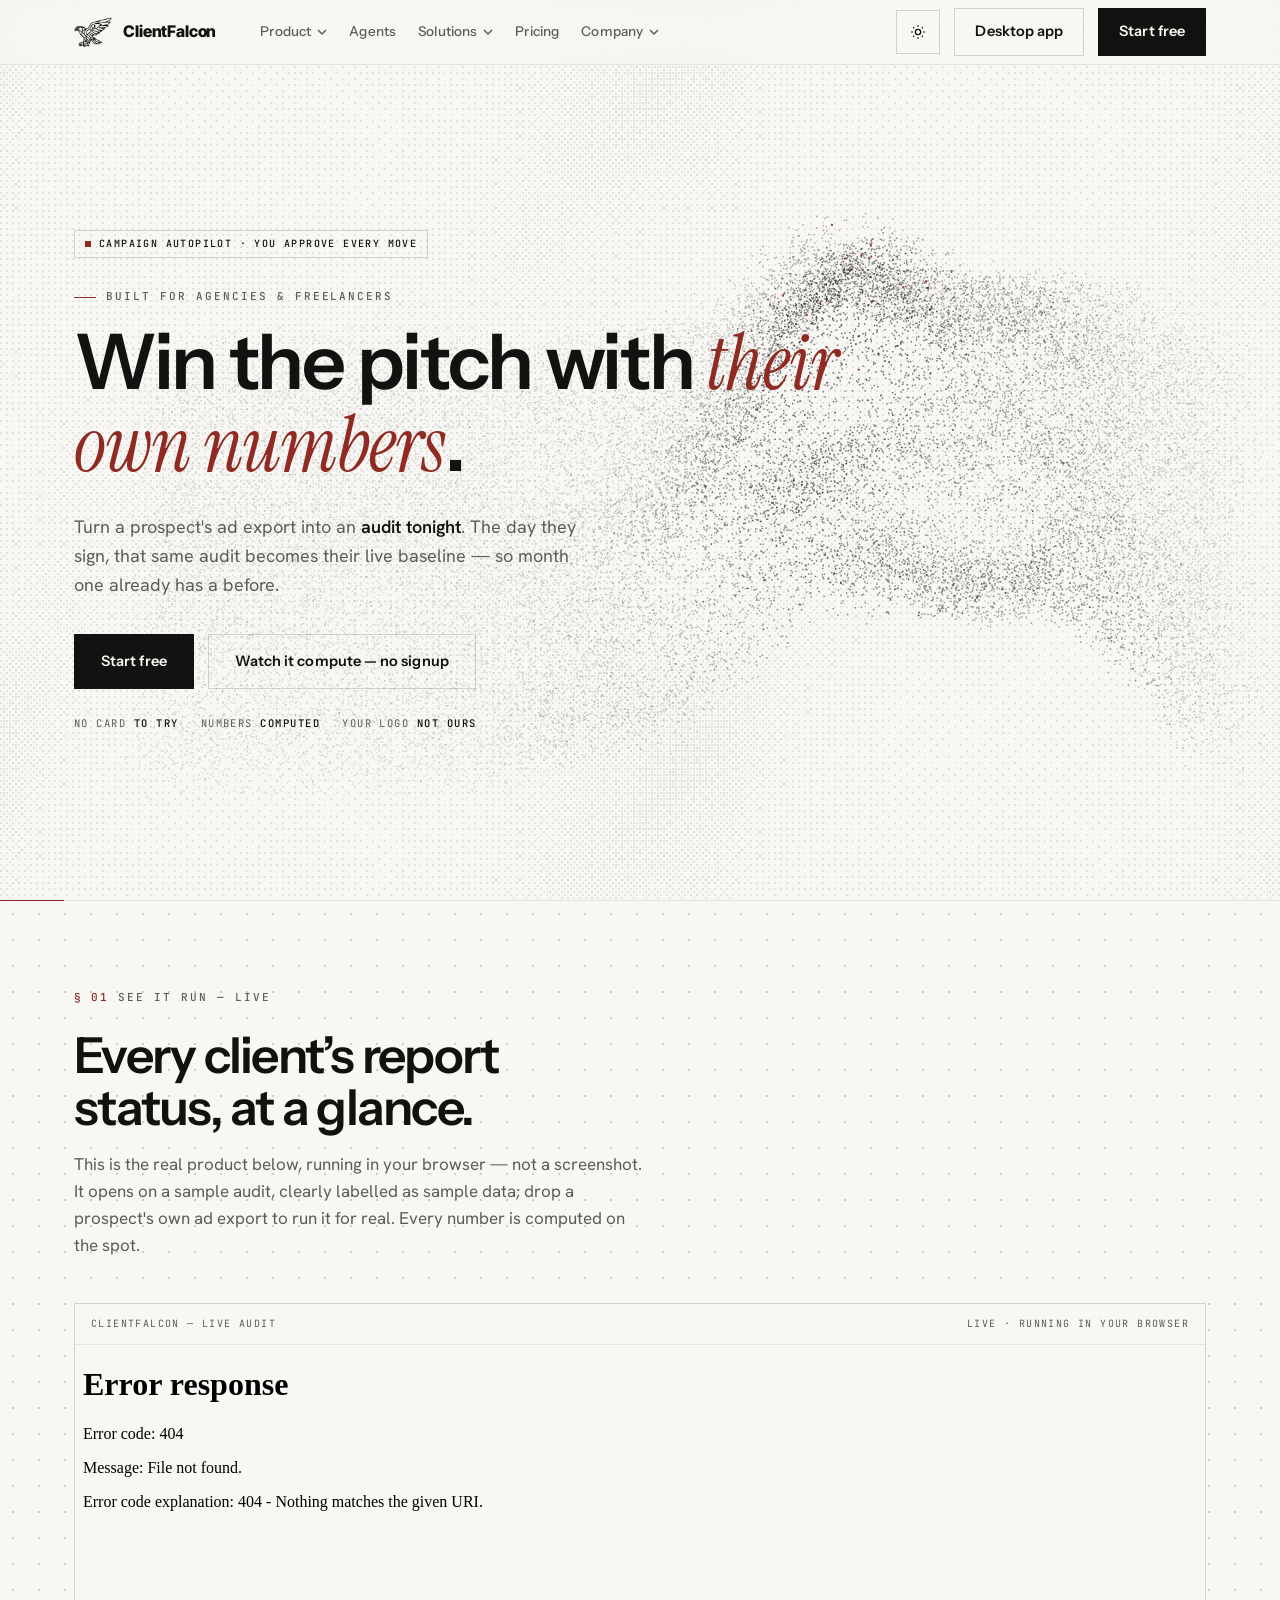
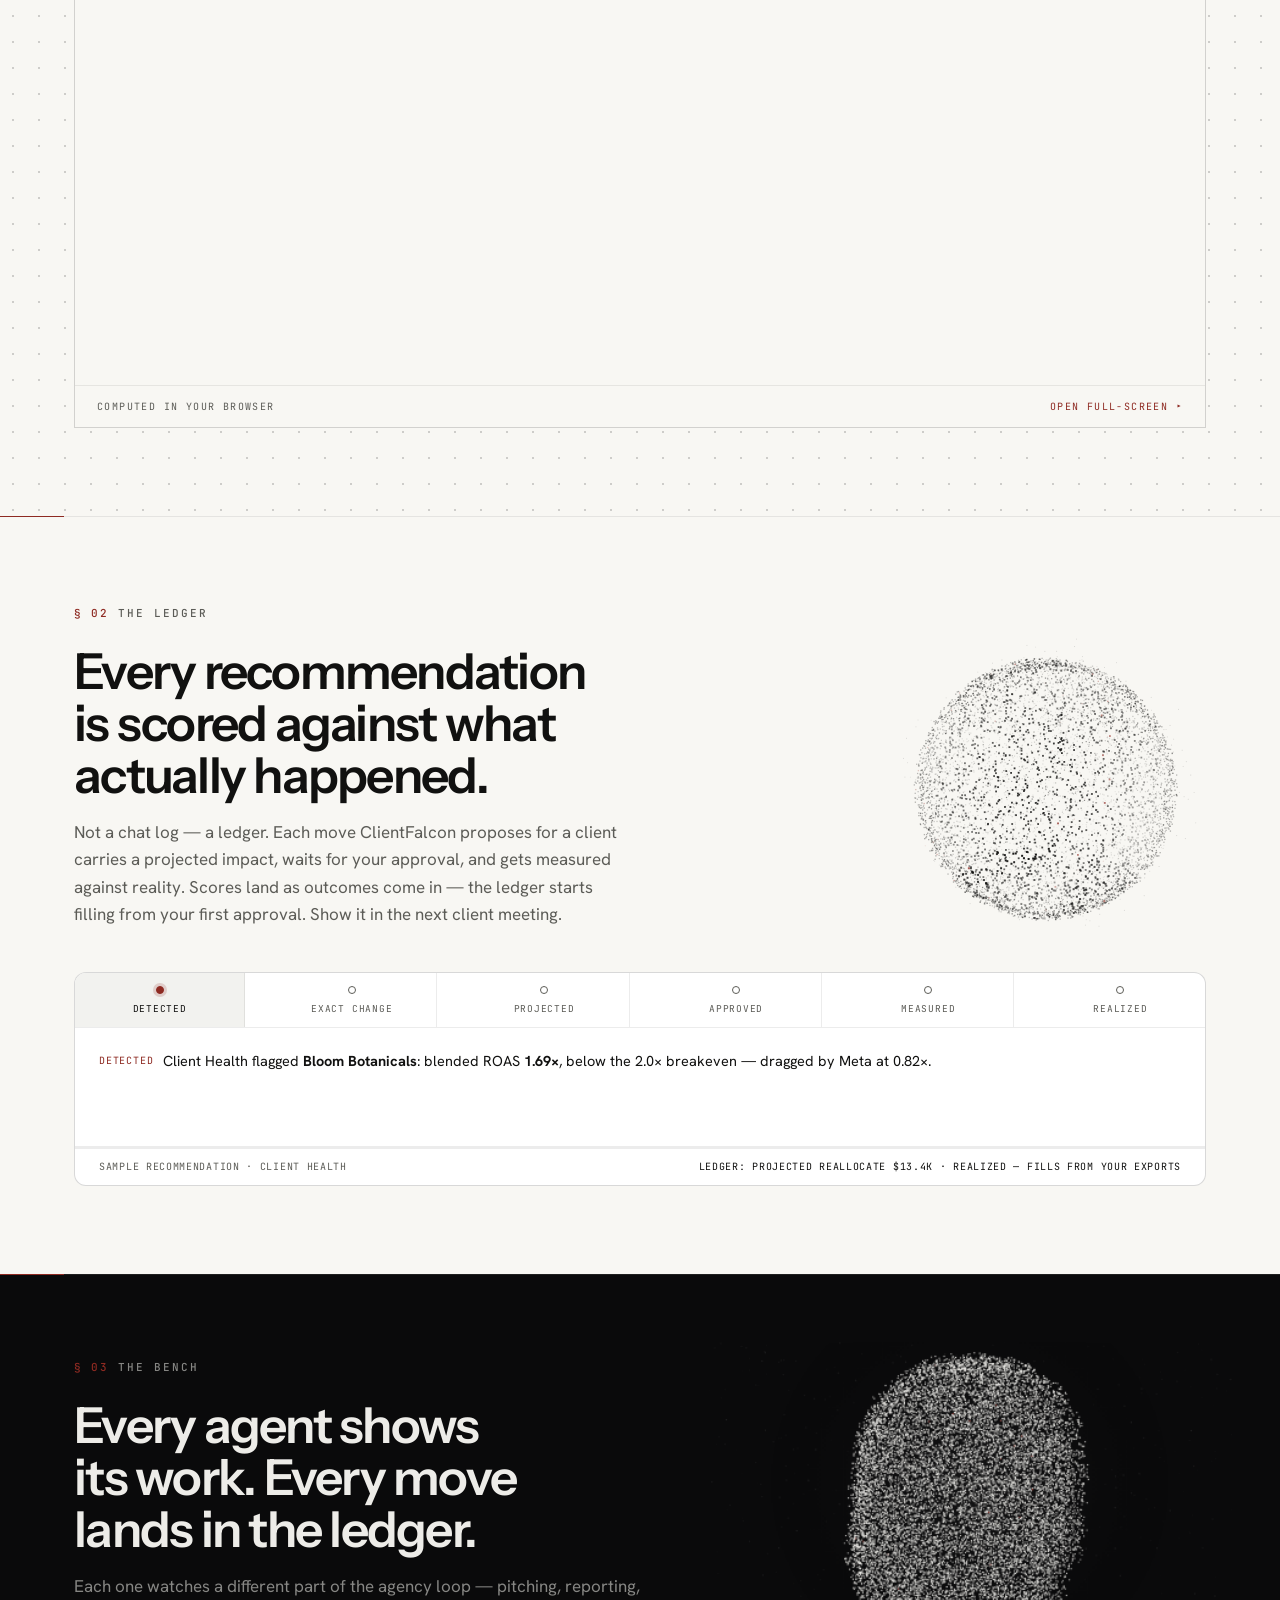
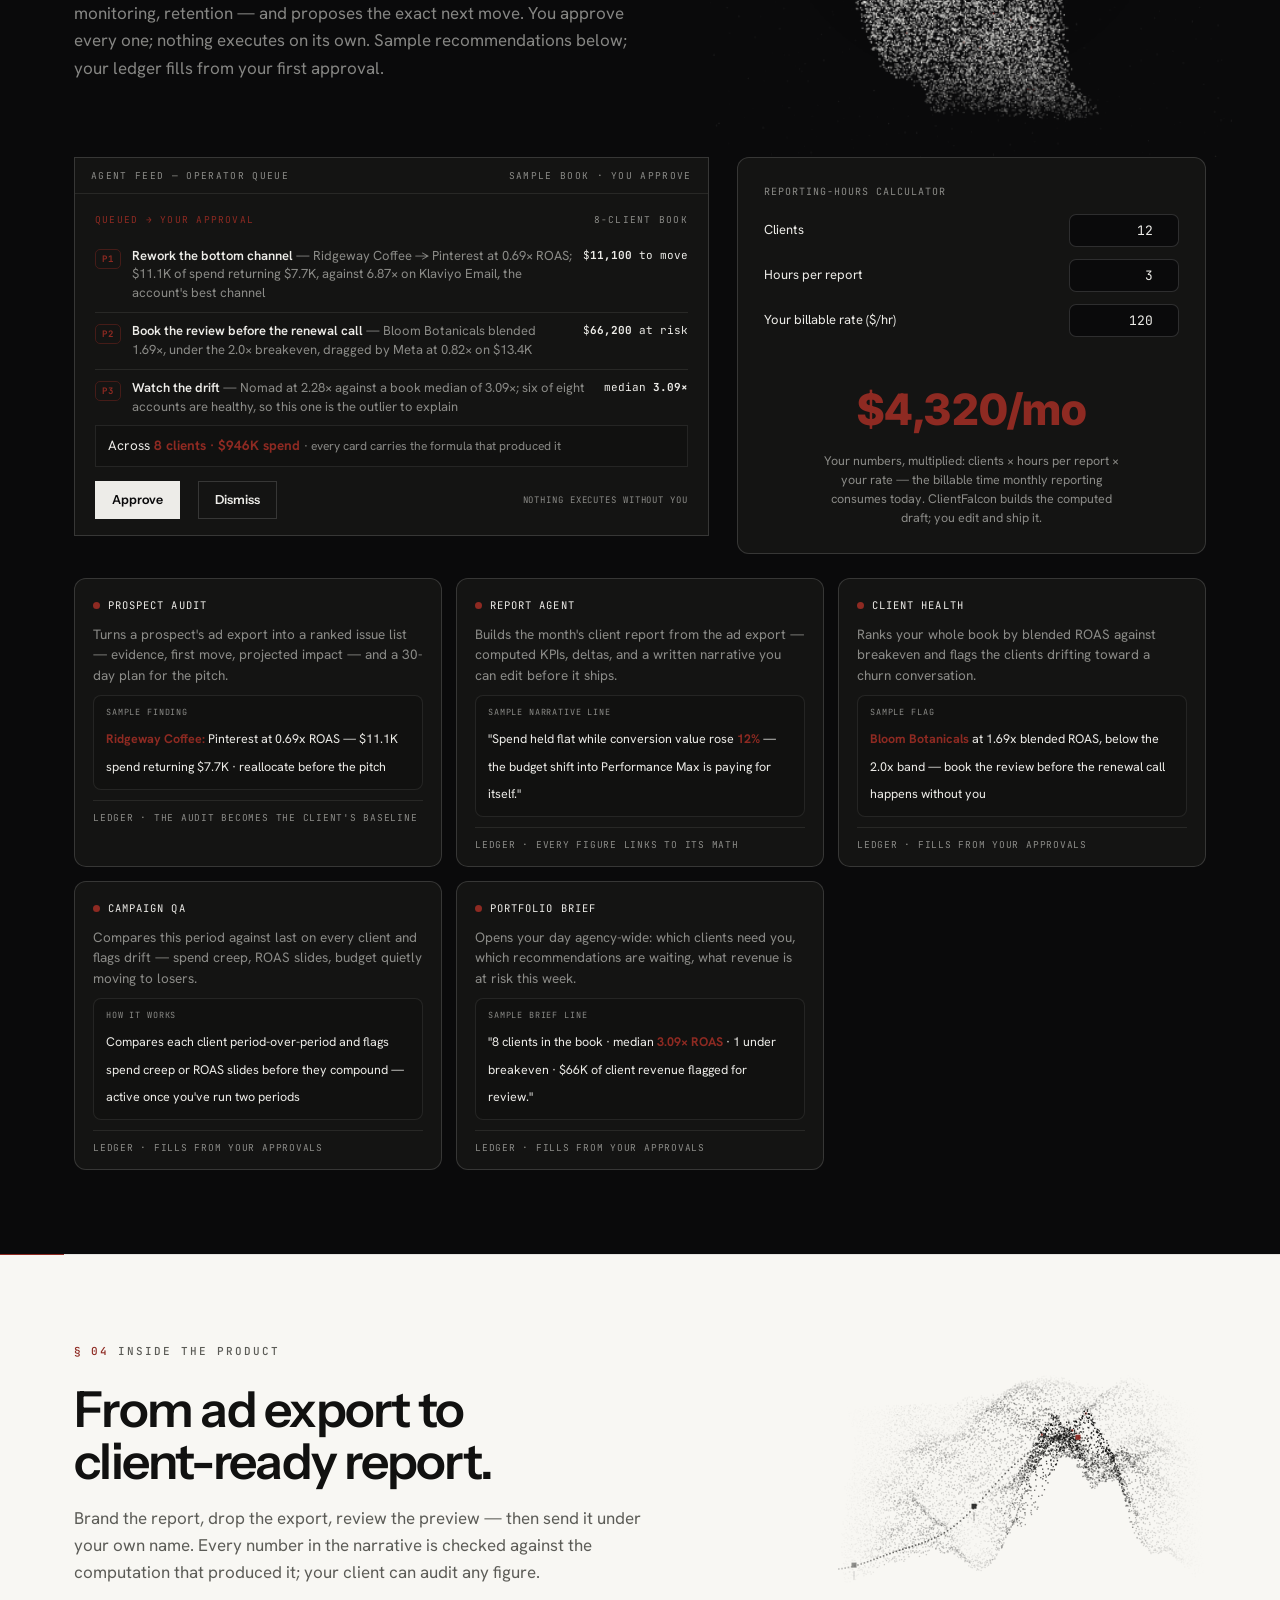
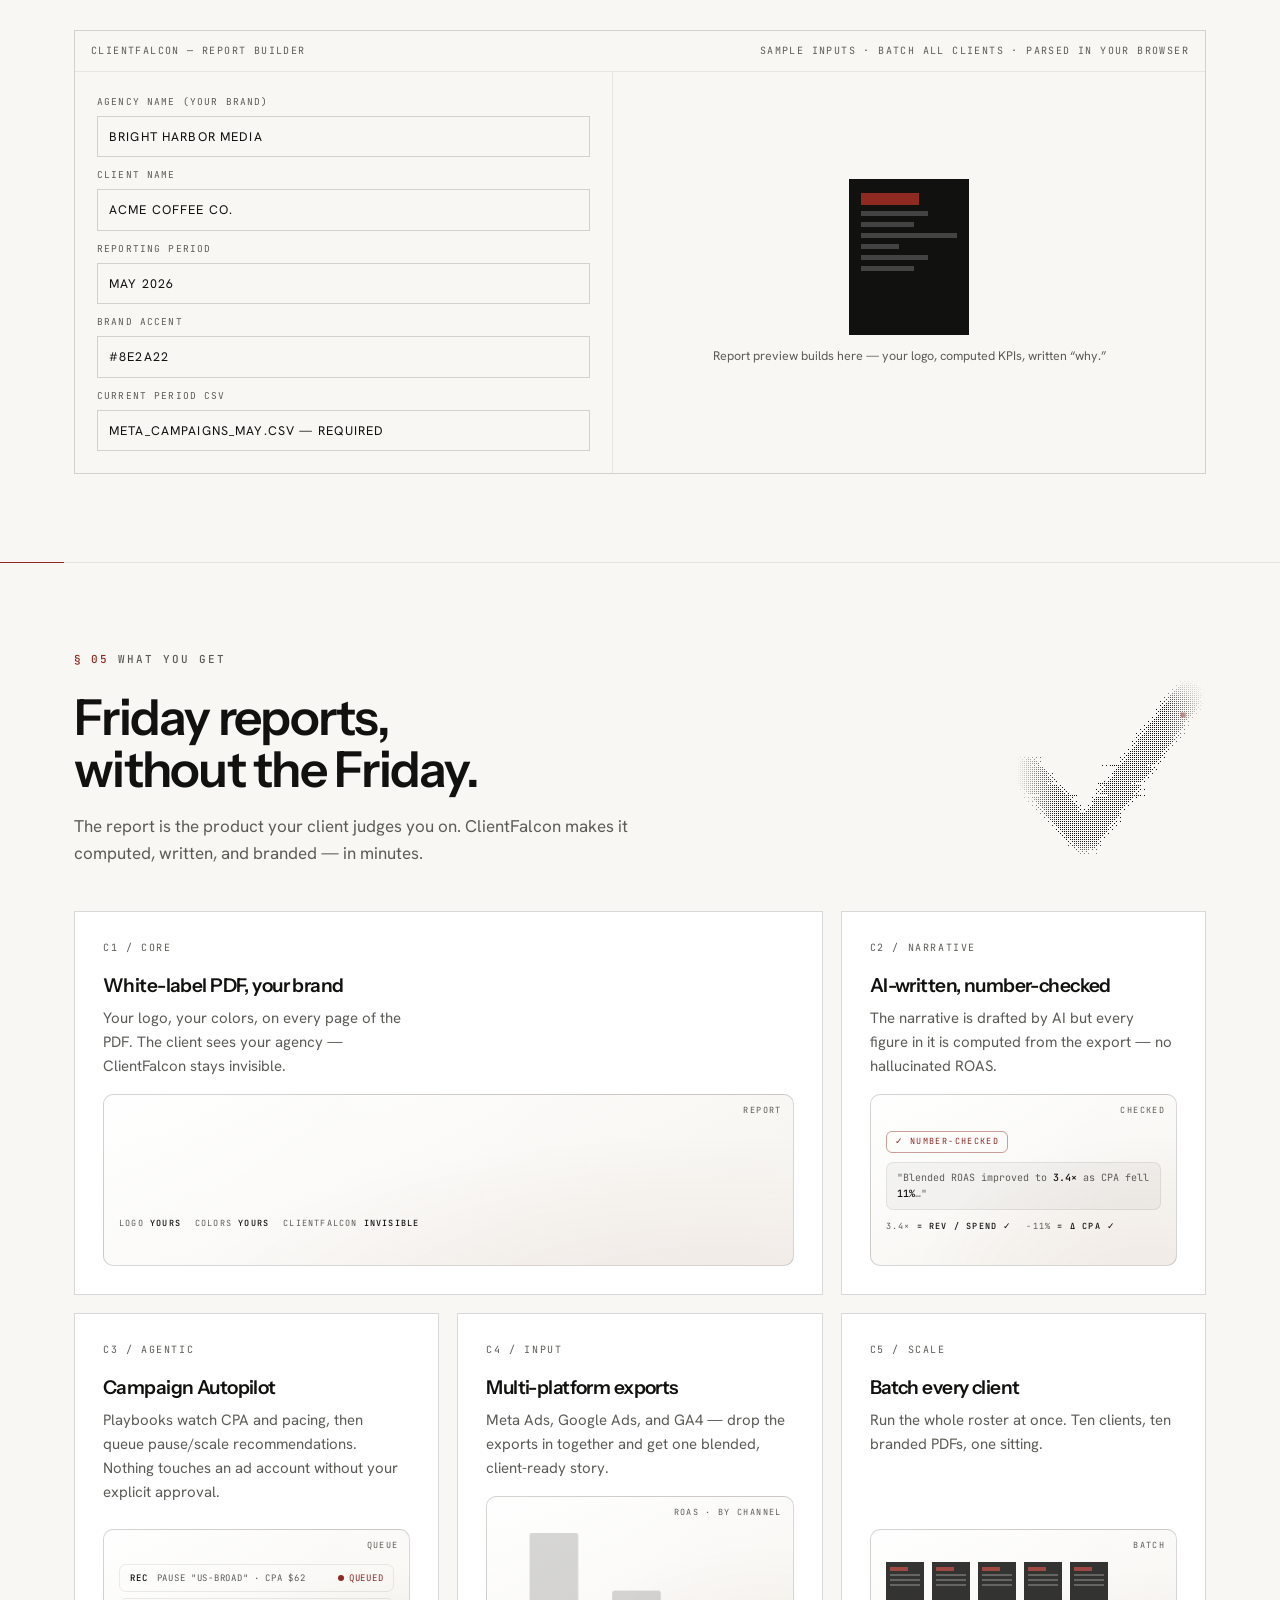
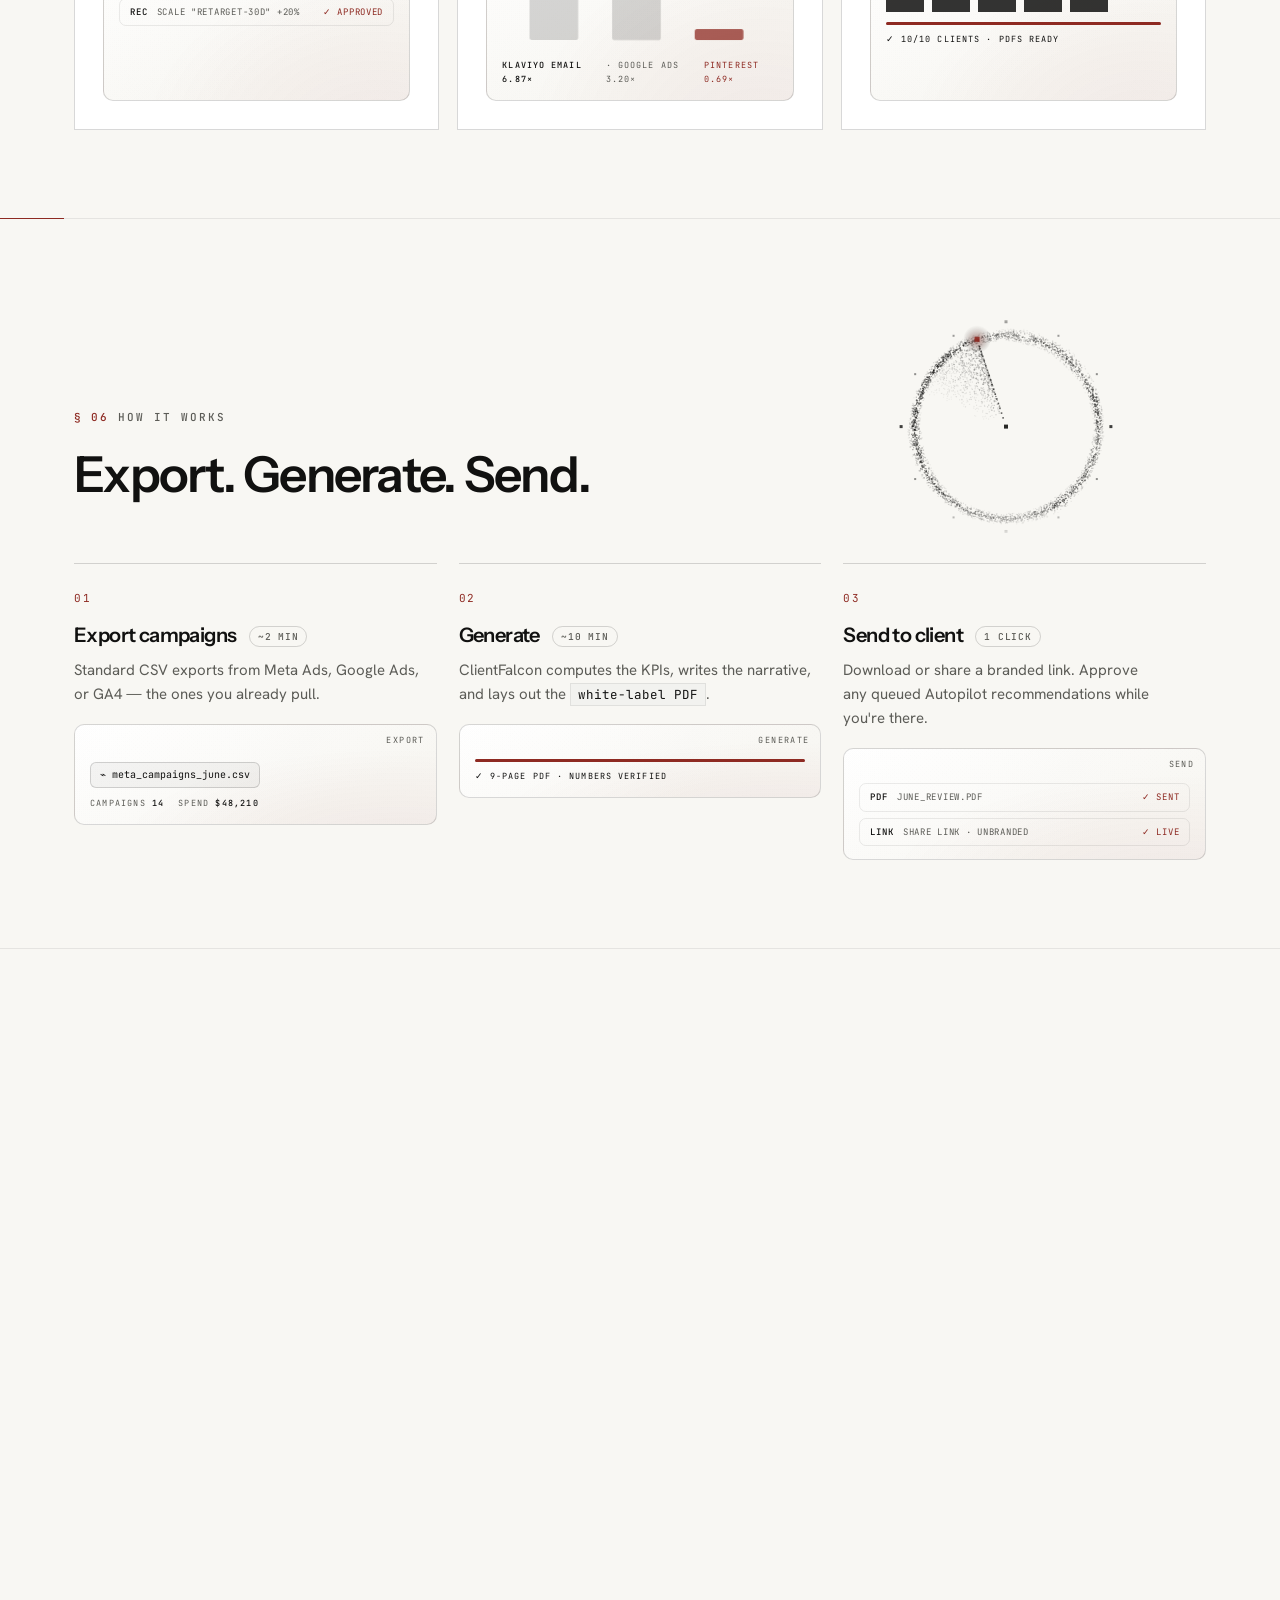
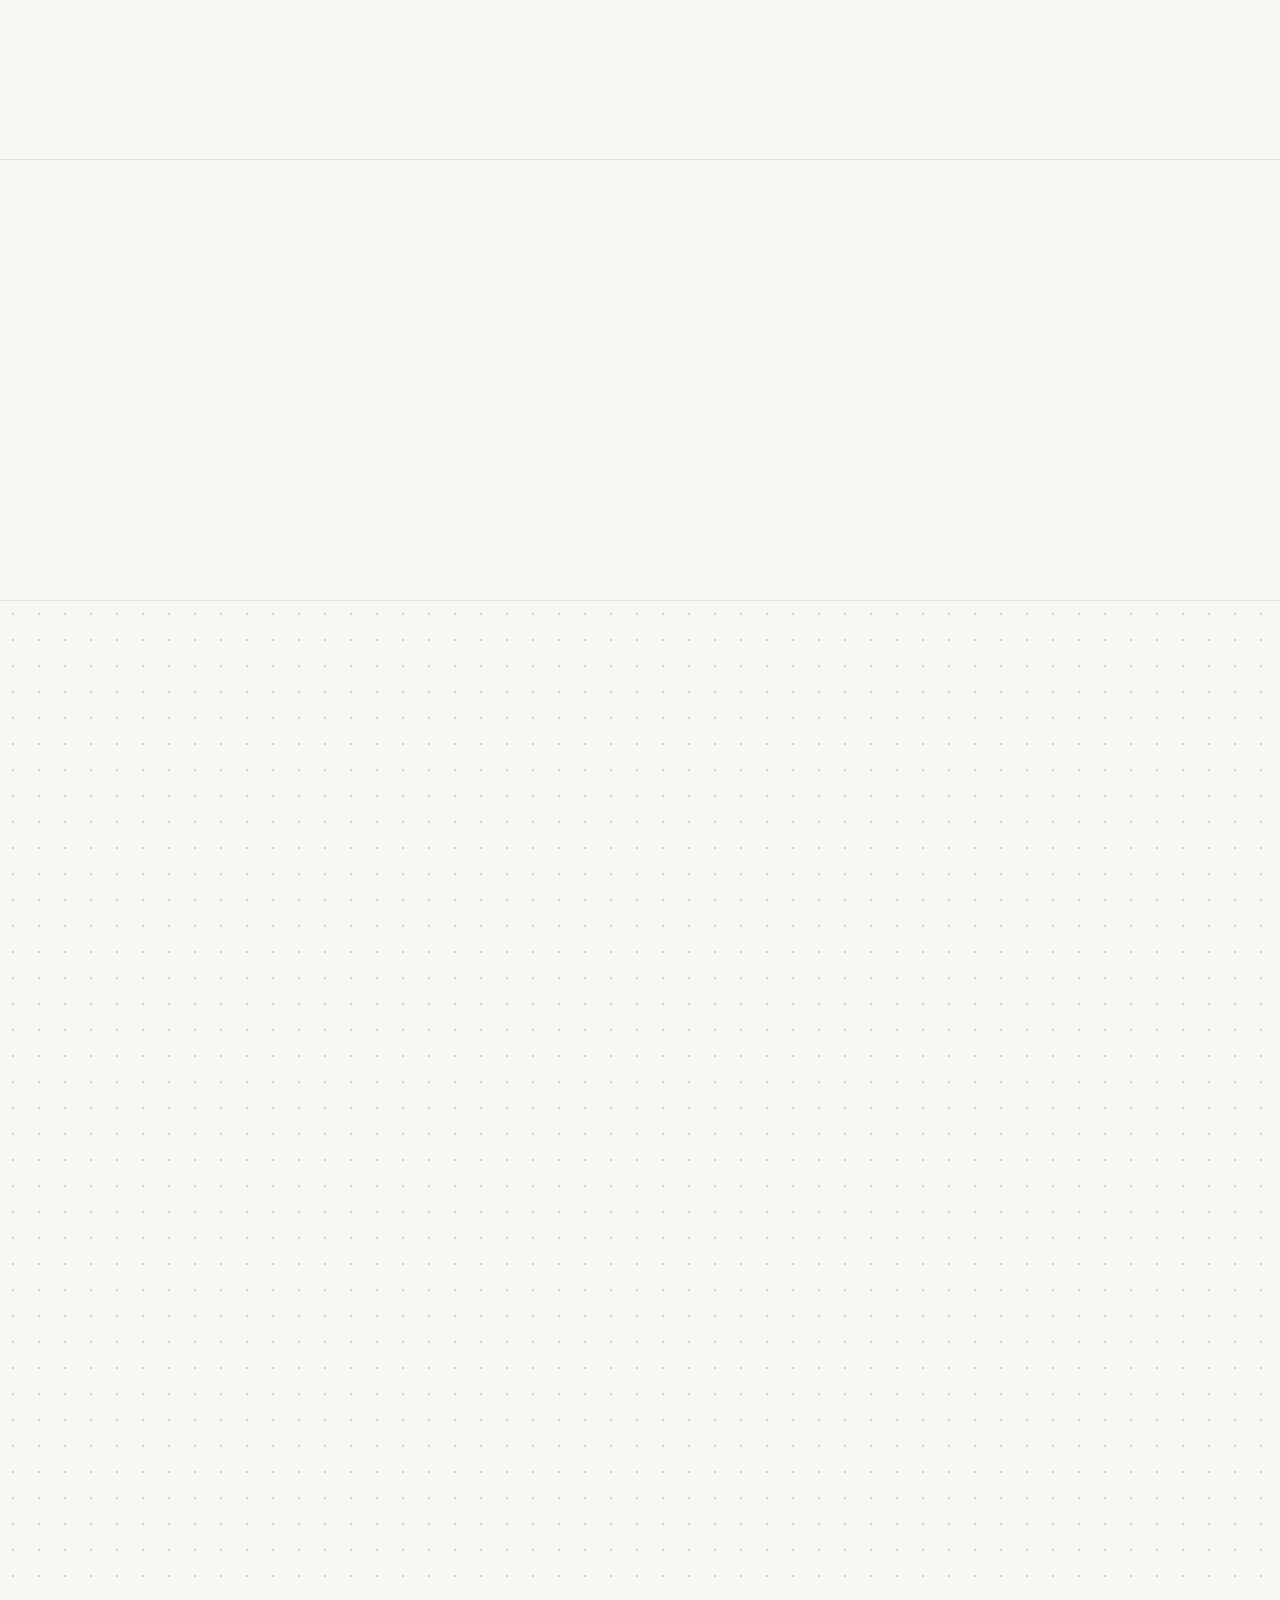
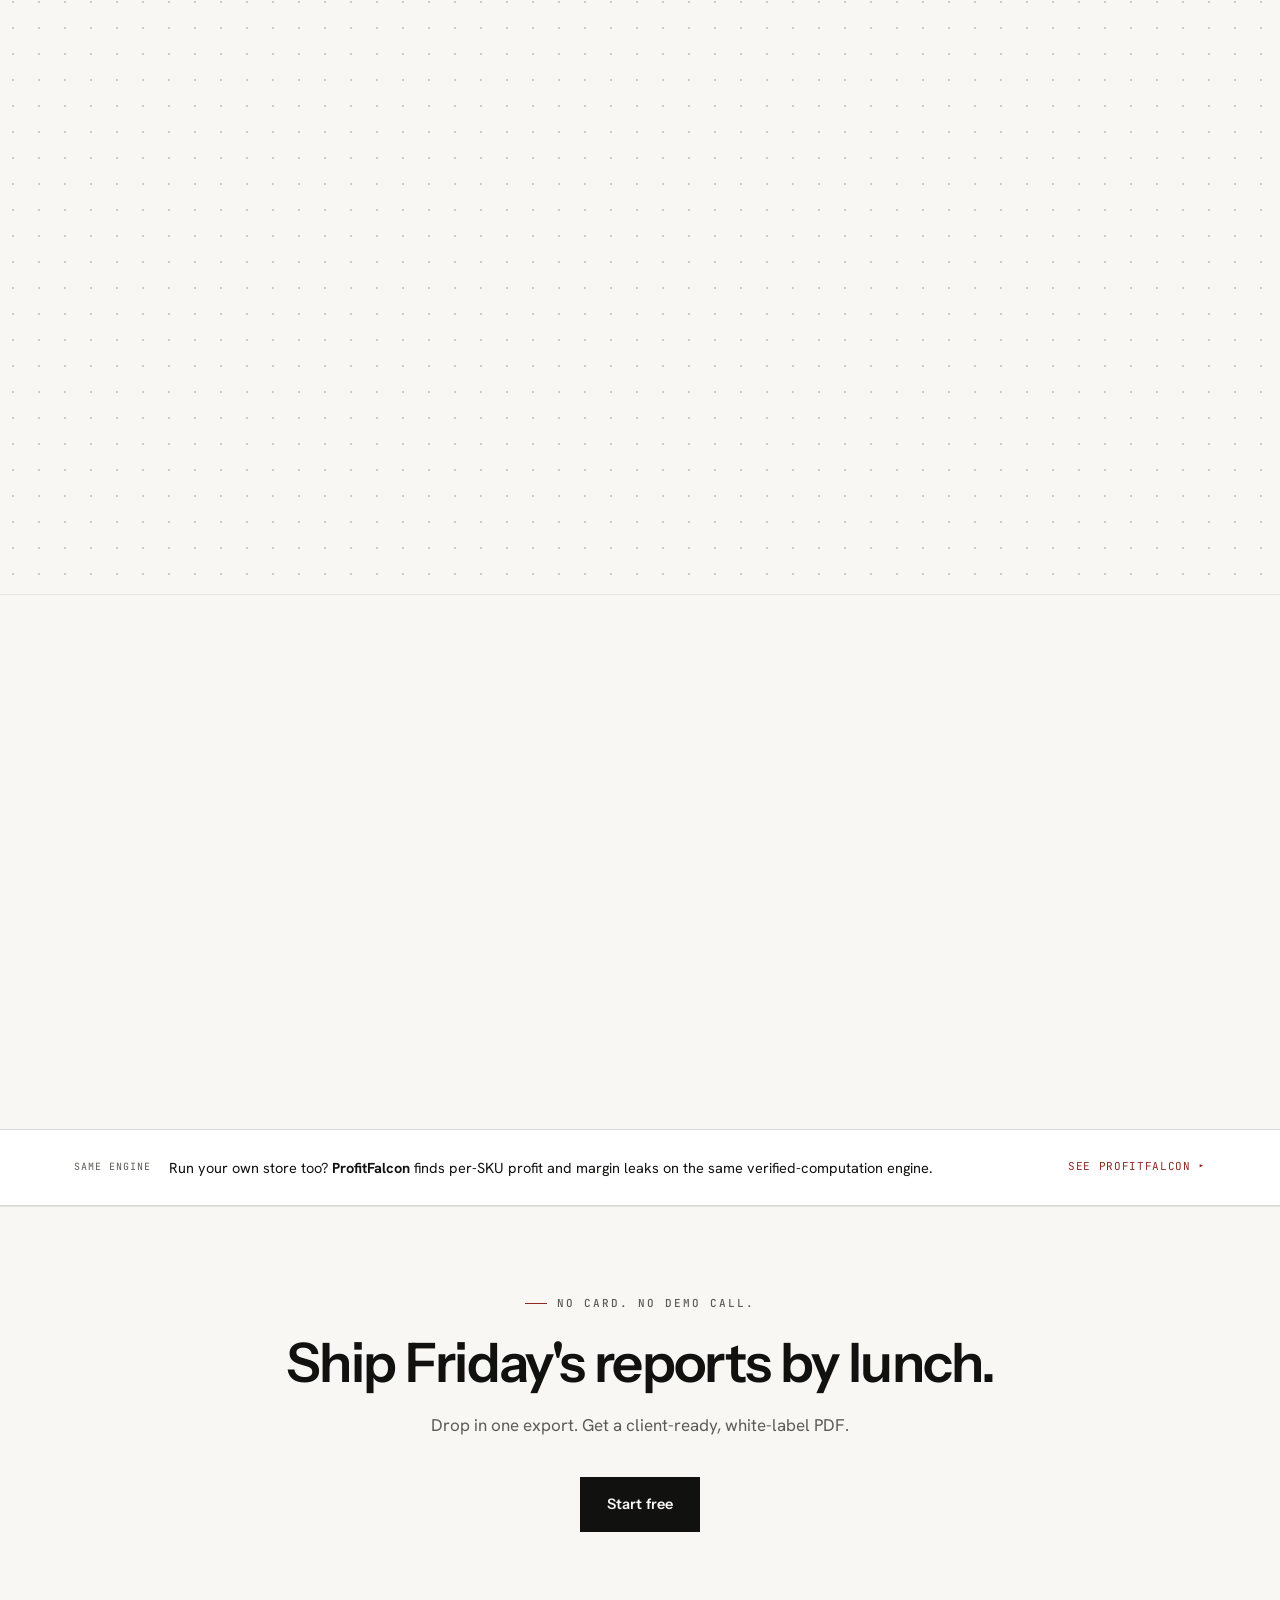
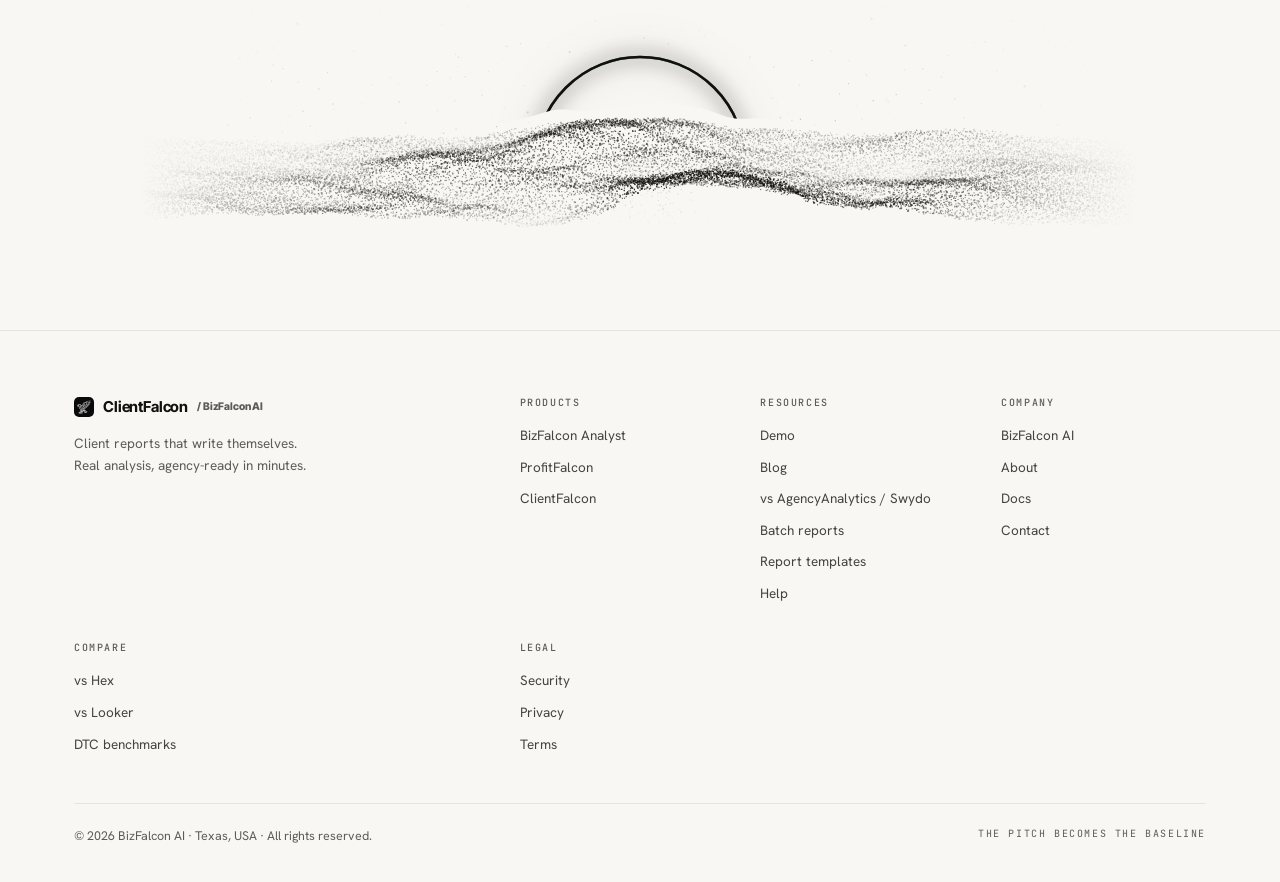
==== commit 24e9f5d2: "The hero reserved half its width for nothing .hero-grid declared grid-template-columns:1fr 1.05fr ov" ====
--- a/index.html
+++ b/index.html
@@ -18,7 +18,14 @@
 <link href="https://fonts.googleapis.com/css2?family=Instrument+Sans:wght@500;600&family=Hanken+Grotesk:wght@400;700&family=Inter+Tight:wght@800&family=JetBrains+Mono:wght@400;500;700&family=Instrument+Serif:ital@1&display=swap" rel="stylesheet">
 <link rel="stylesheet" href="./dusk.css?v=20260807a">
 <style>
-.hero-grid{display:grid;grid-template-columns:1fr 1.05fr;gap:48px;align-items:center}
+/* ONE column, because there is only one child. The 1fr 1.05fr template reserved a
+   second column that nothing has ever filled: measured at 1280px it was 555px of
+   empty grid beside a 529px copy column, and the h1 — whose own max-width is 16ch,
+   831px at its 76.8px cap — was being squeezed to 529px and wrapped to three lines
+   by a column holding nothing. .hero-canvas is position:absolute behind the whole
+   hero, not a grid item, and the falcon docks to #demo, so nothing was ever going
+   to land there. The ch caps on h1 and .hero-sub are the intended measure. */
+.hero-grid{display:grid;grid-template-columns:1fr;gap:48px;align-items:center}
 .pdf-row{display:flex;gap:16px;align-items:flex-start;margin-bottom:16px}
 .pdfpage{width:104px;height:138px;background:var(--fg);padding:12px 11px;display:flex;flex-direction:column;gap:6px;flex:none}
 .pdfpage i{display:block;height:4px;background:color-mix(in srgb,var(--bg) 22%,transparent)}
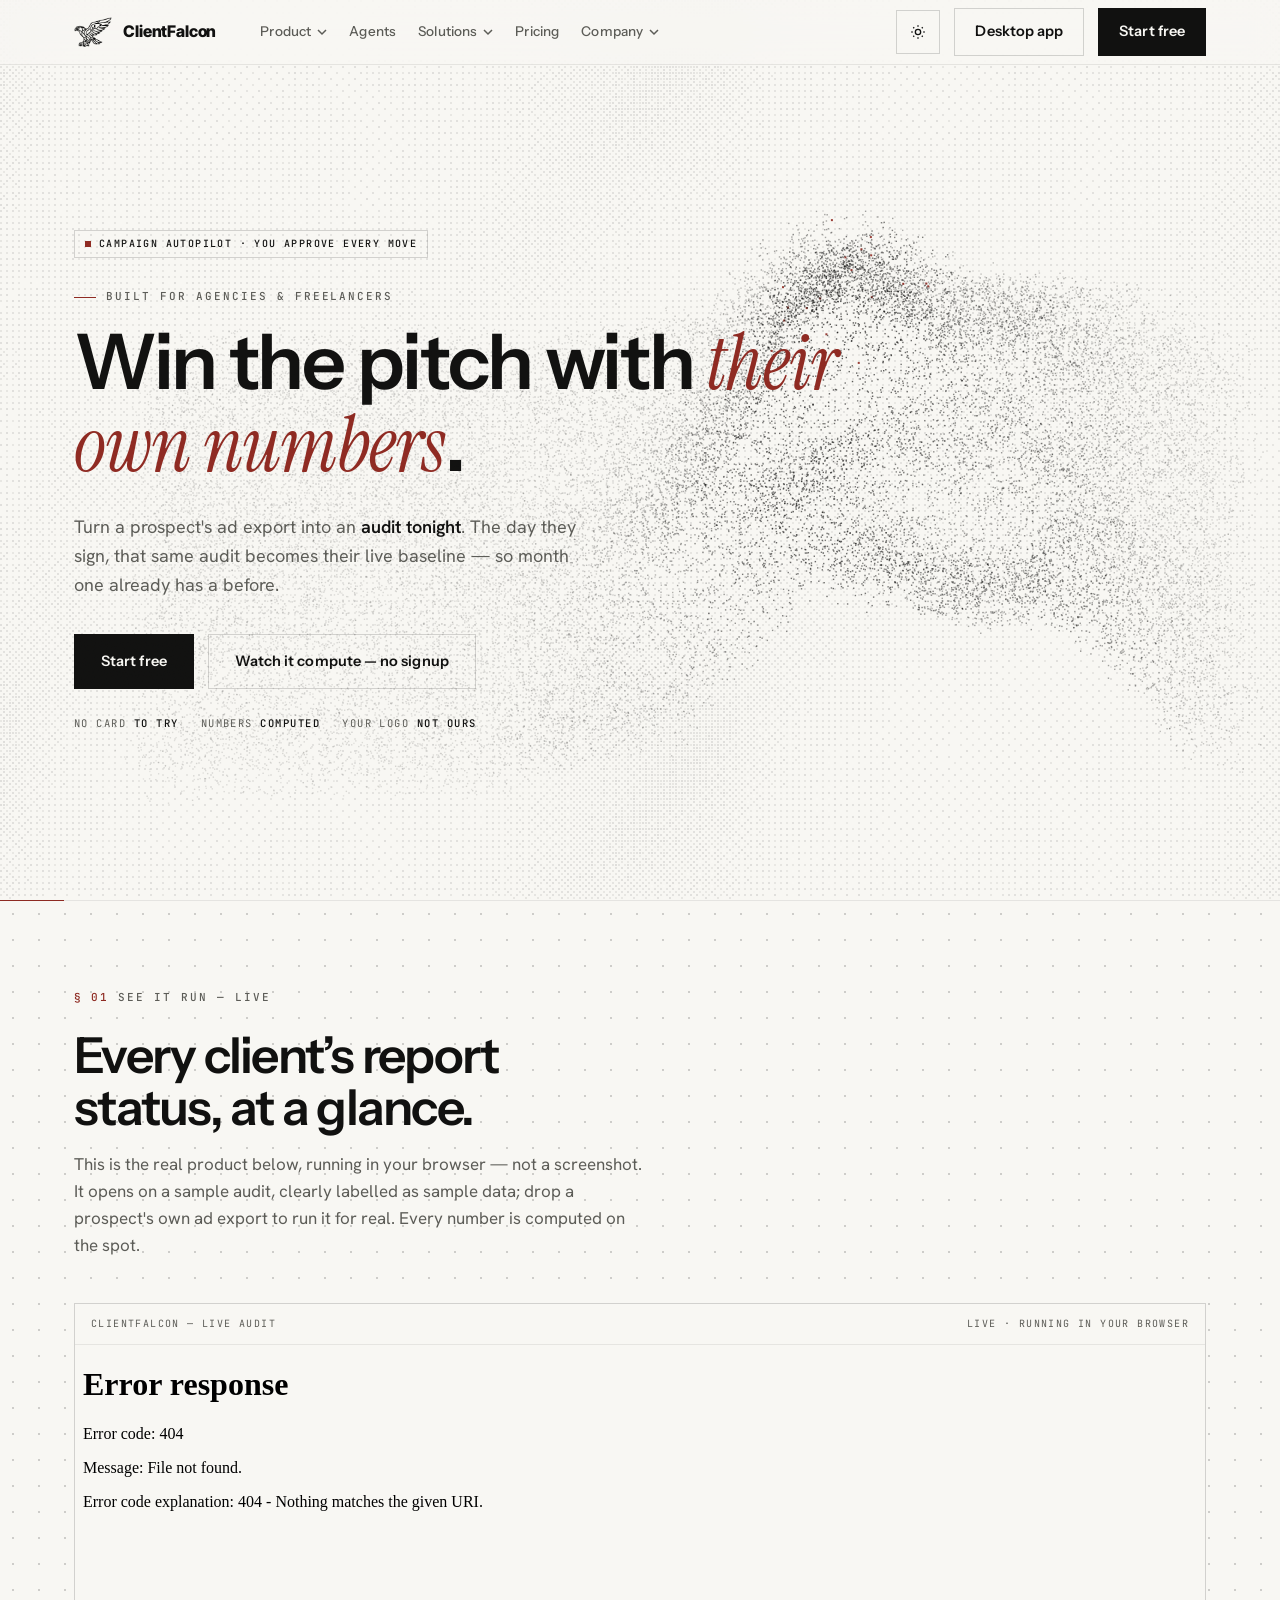
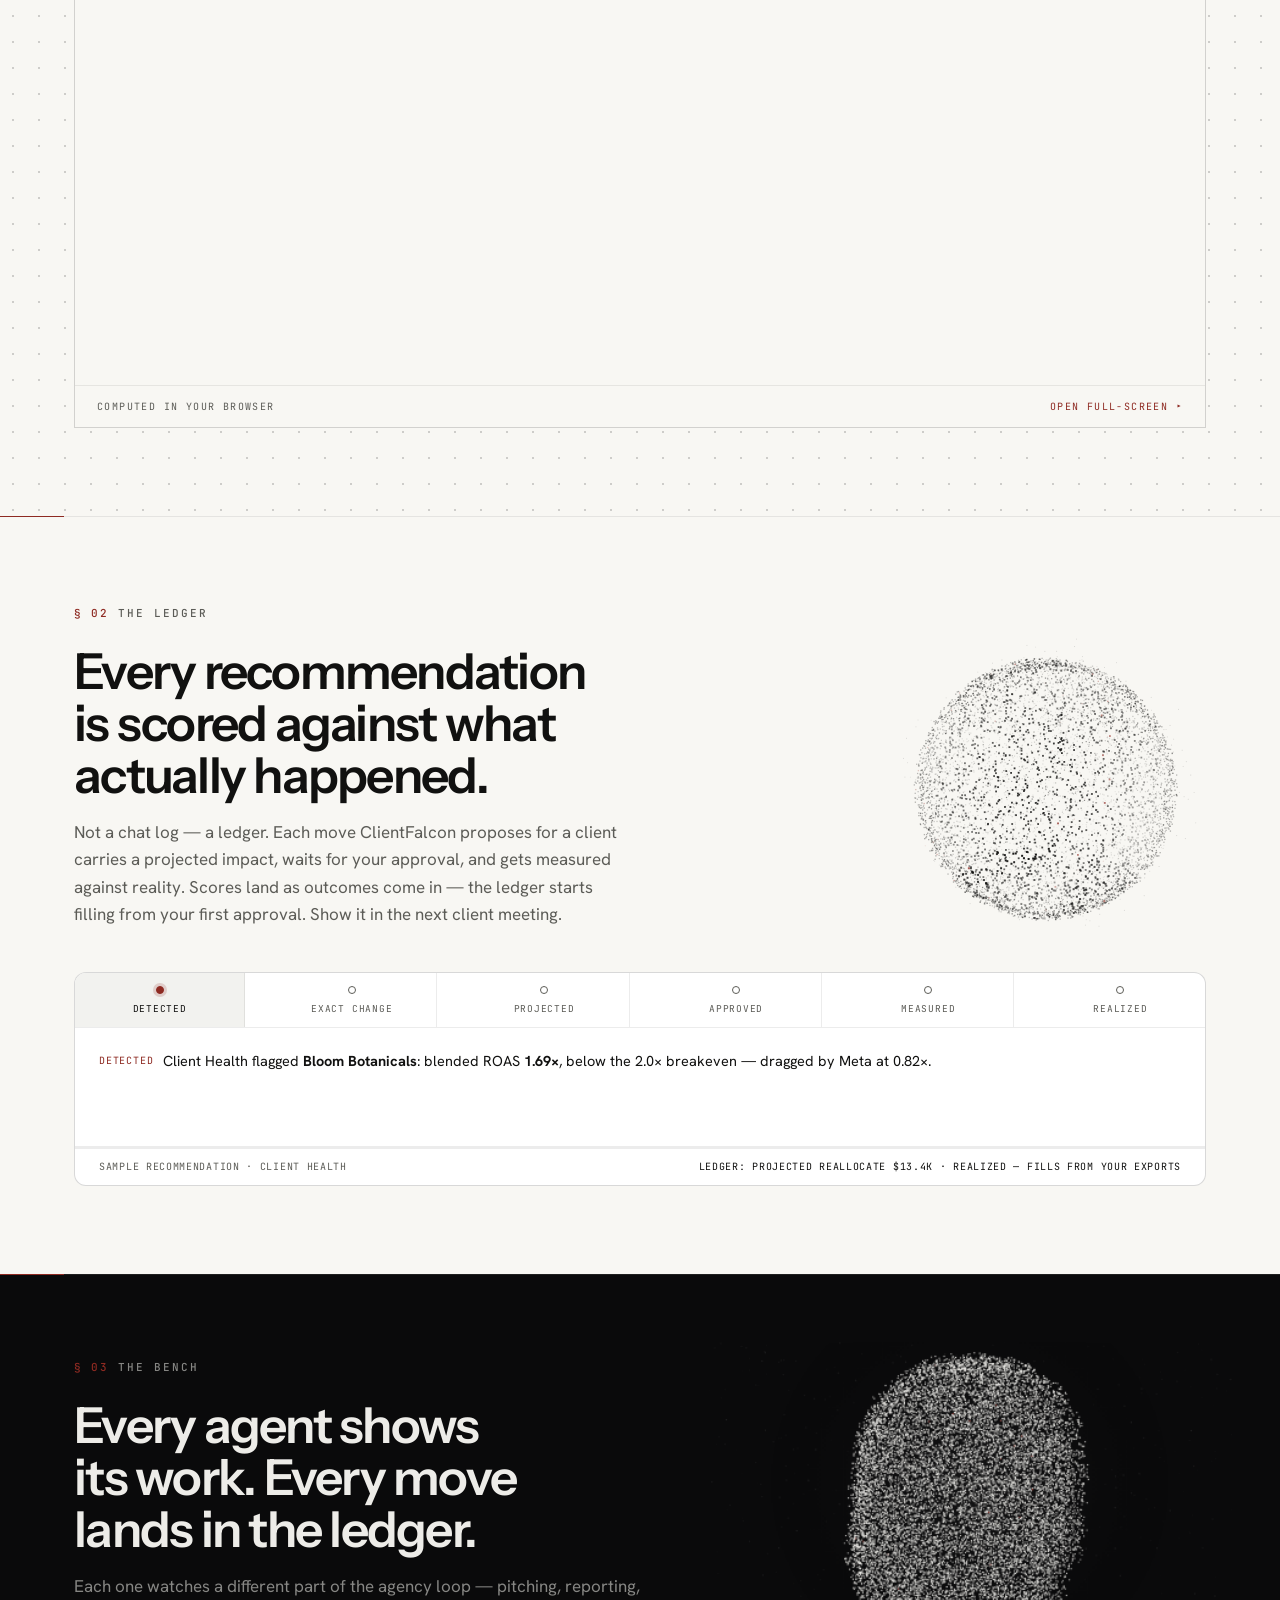
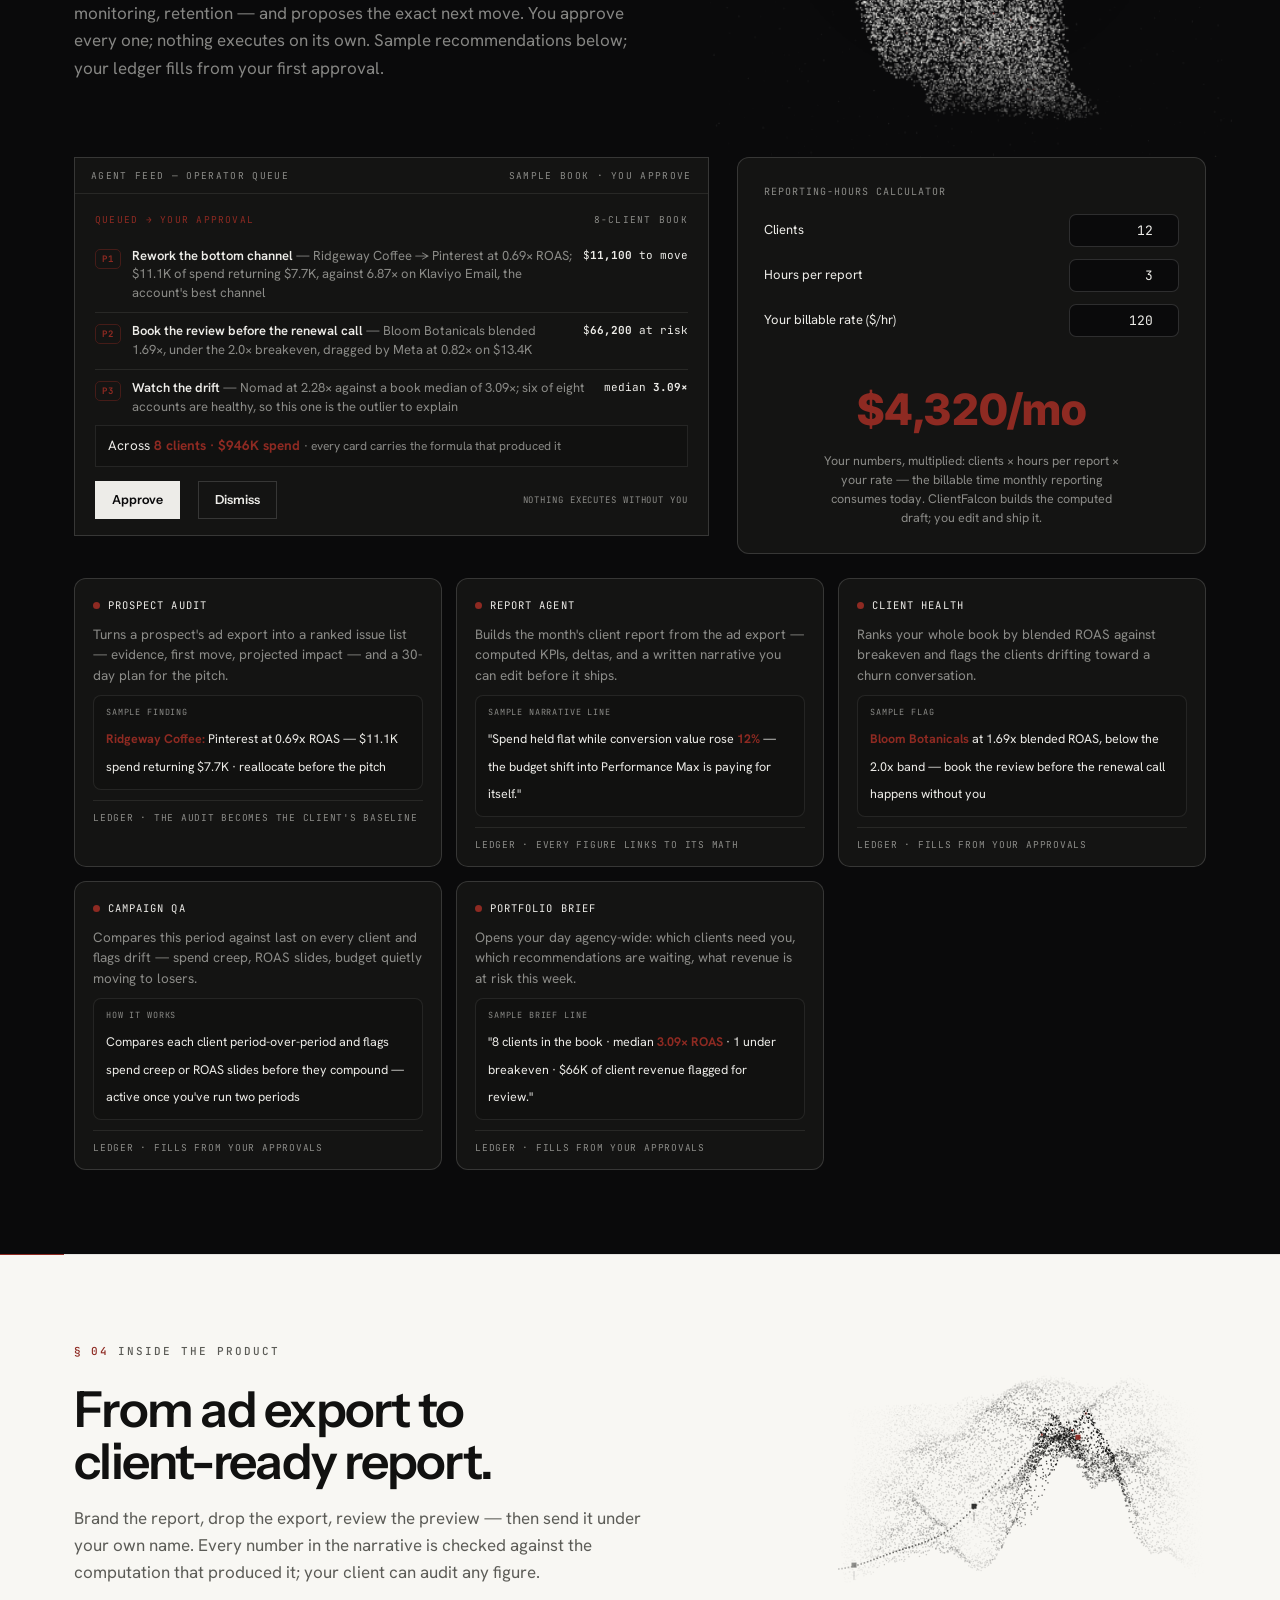
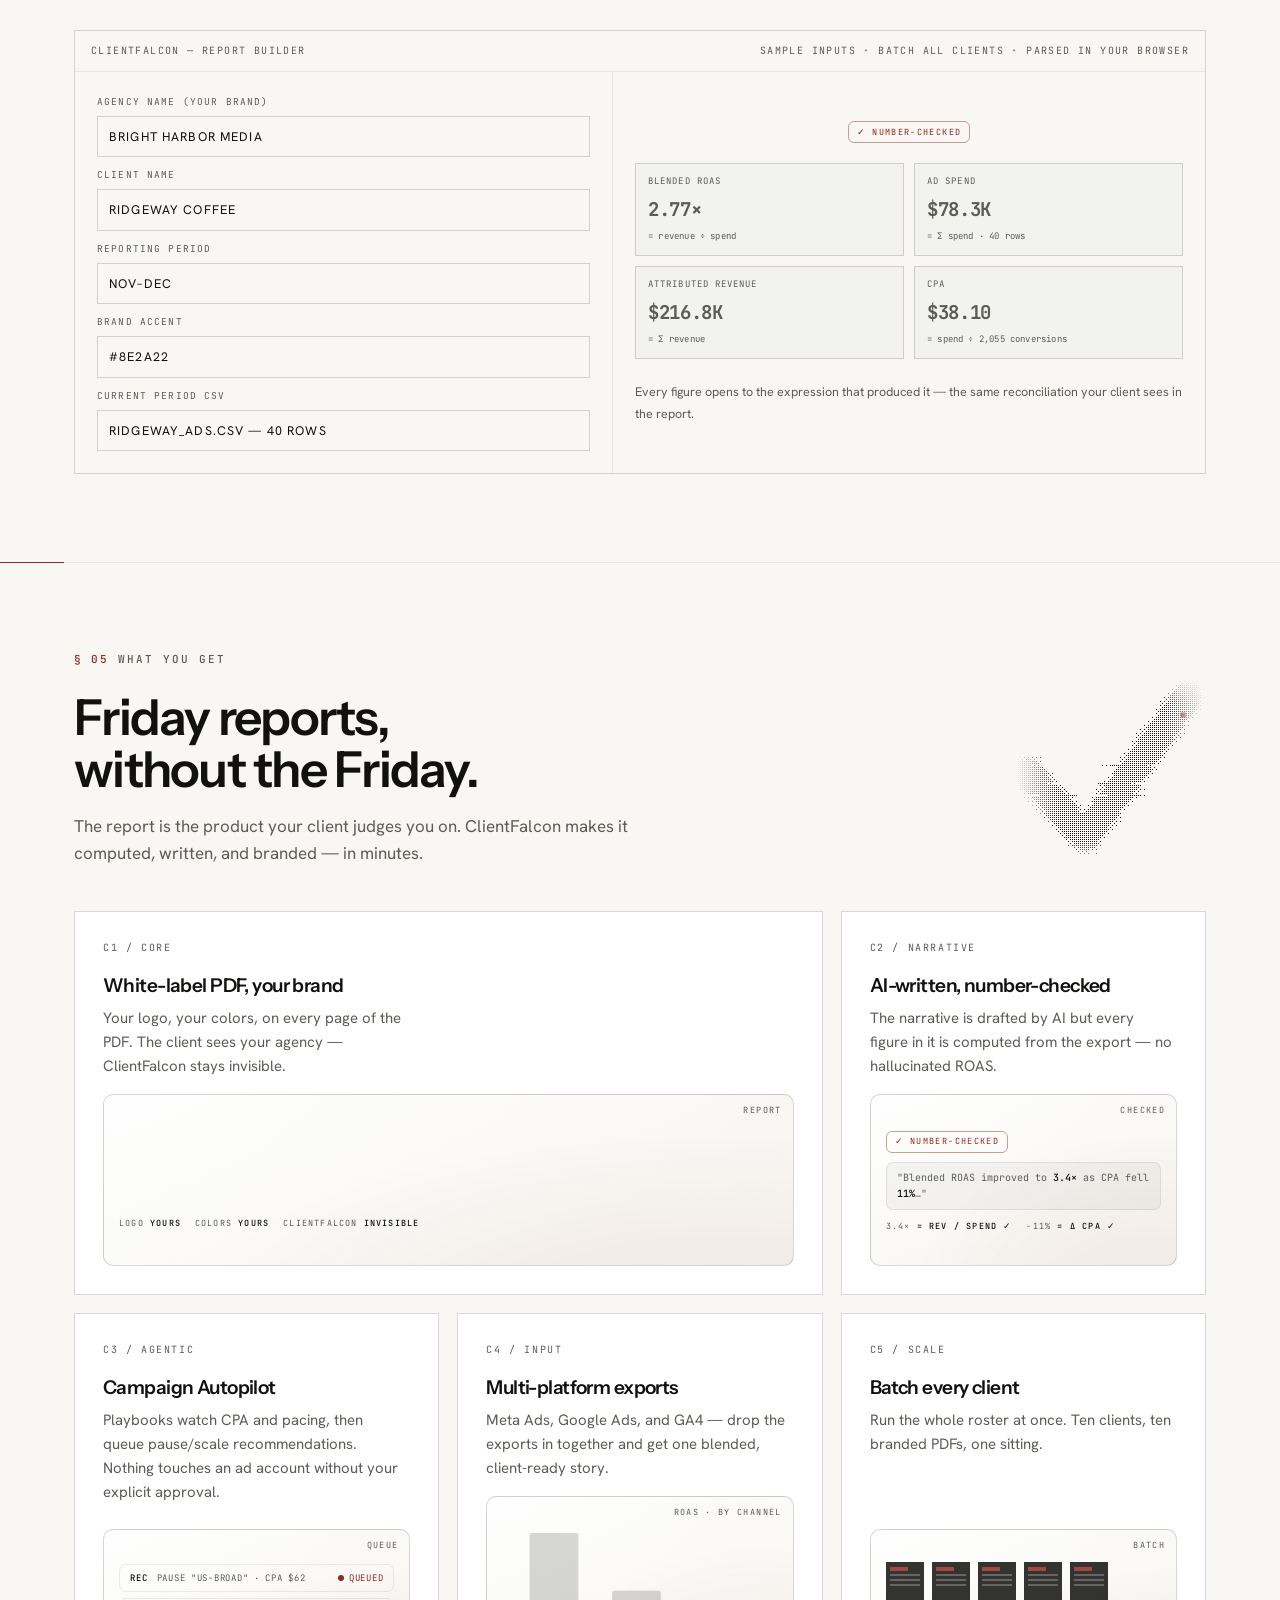
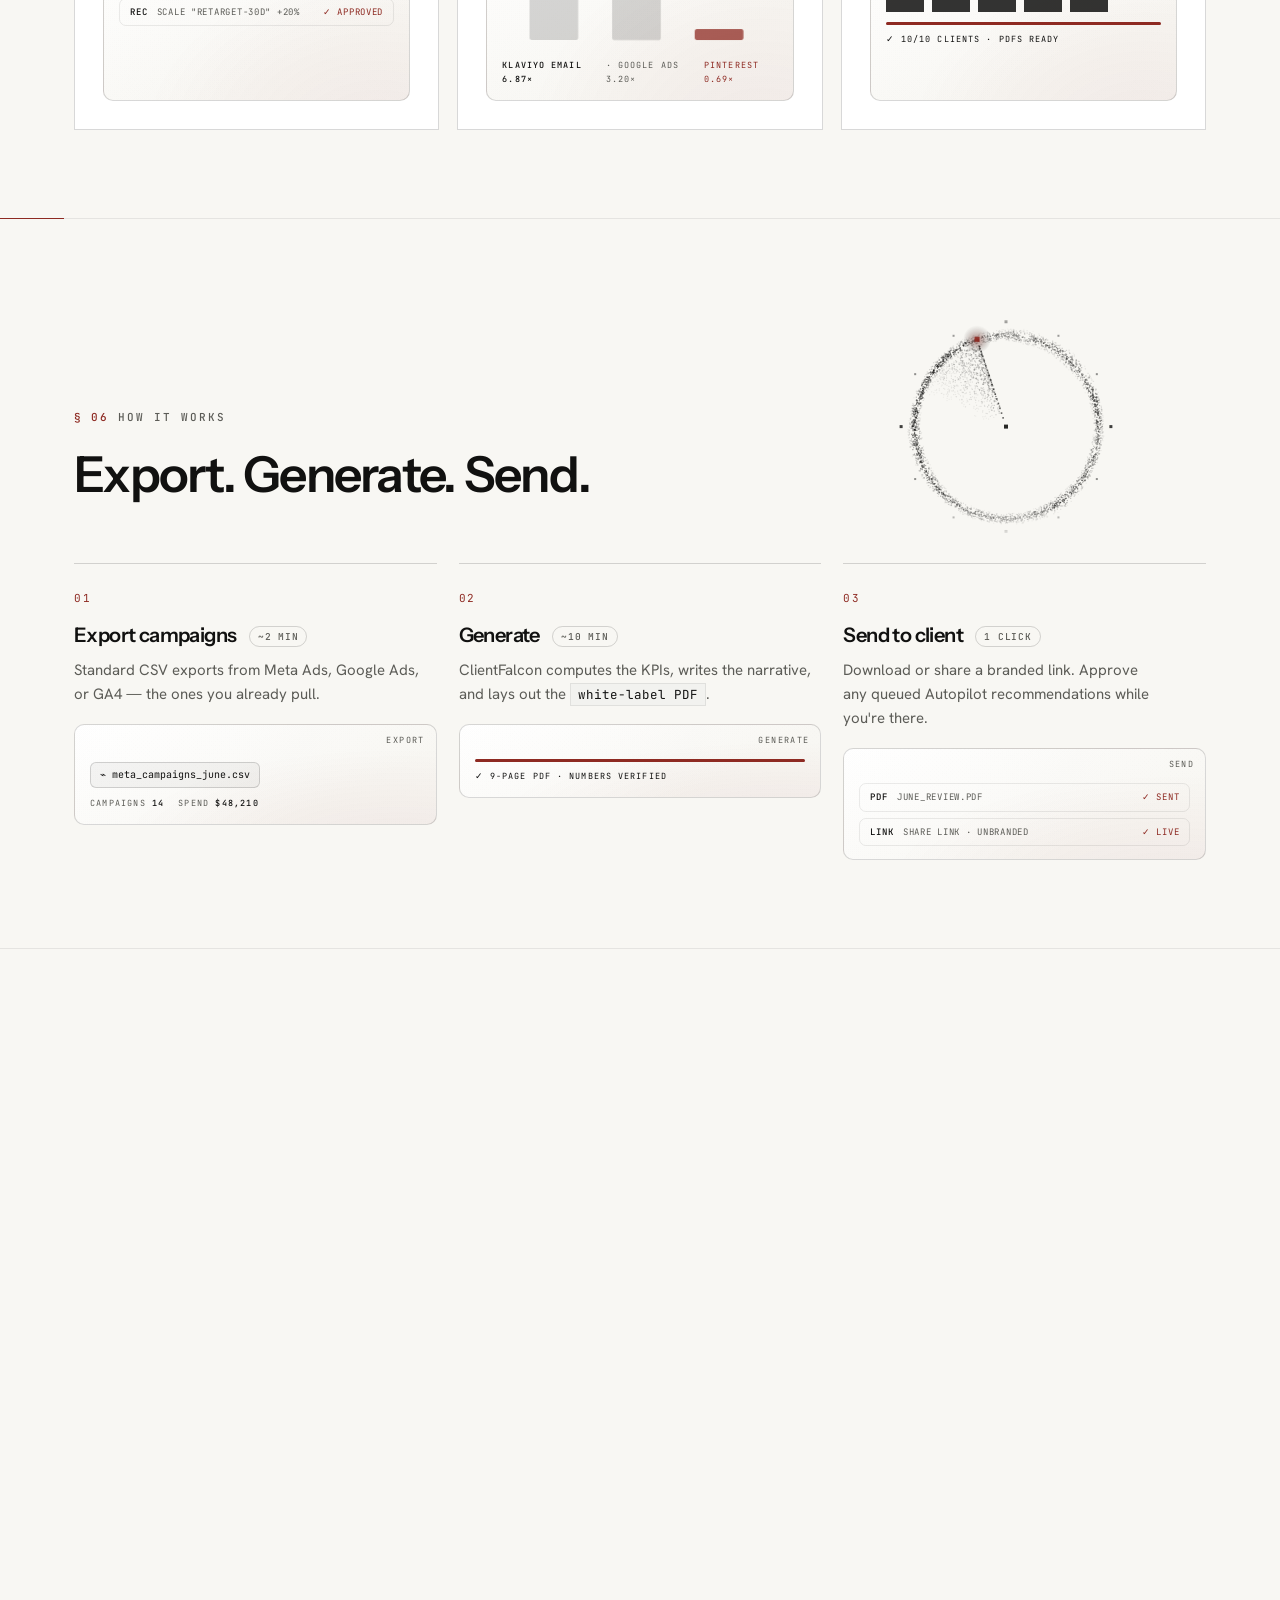
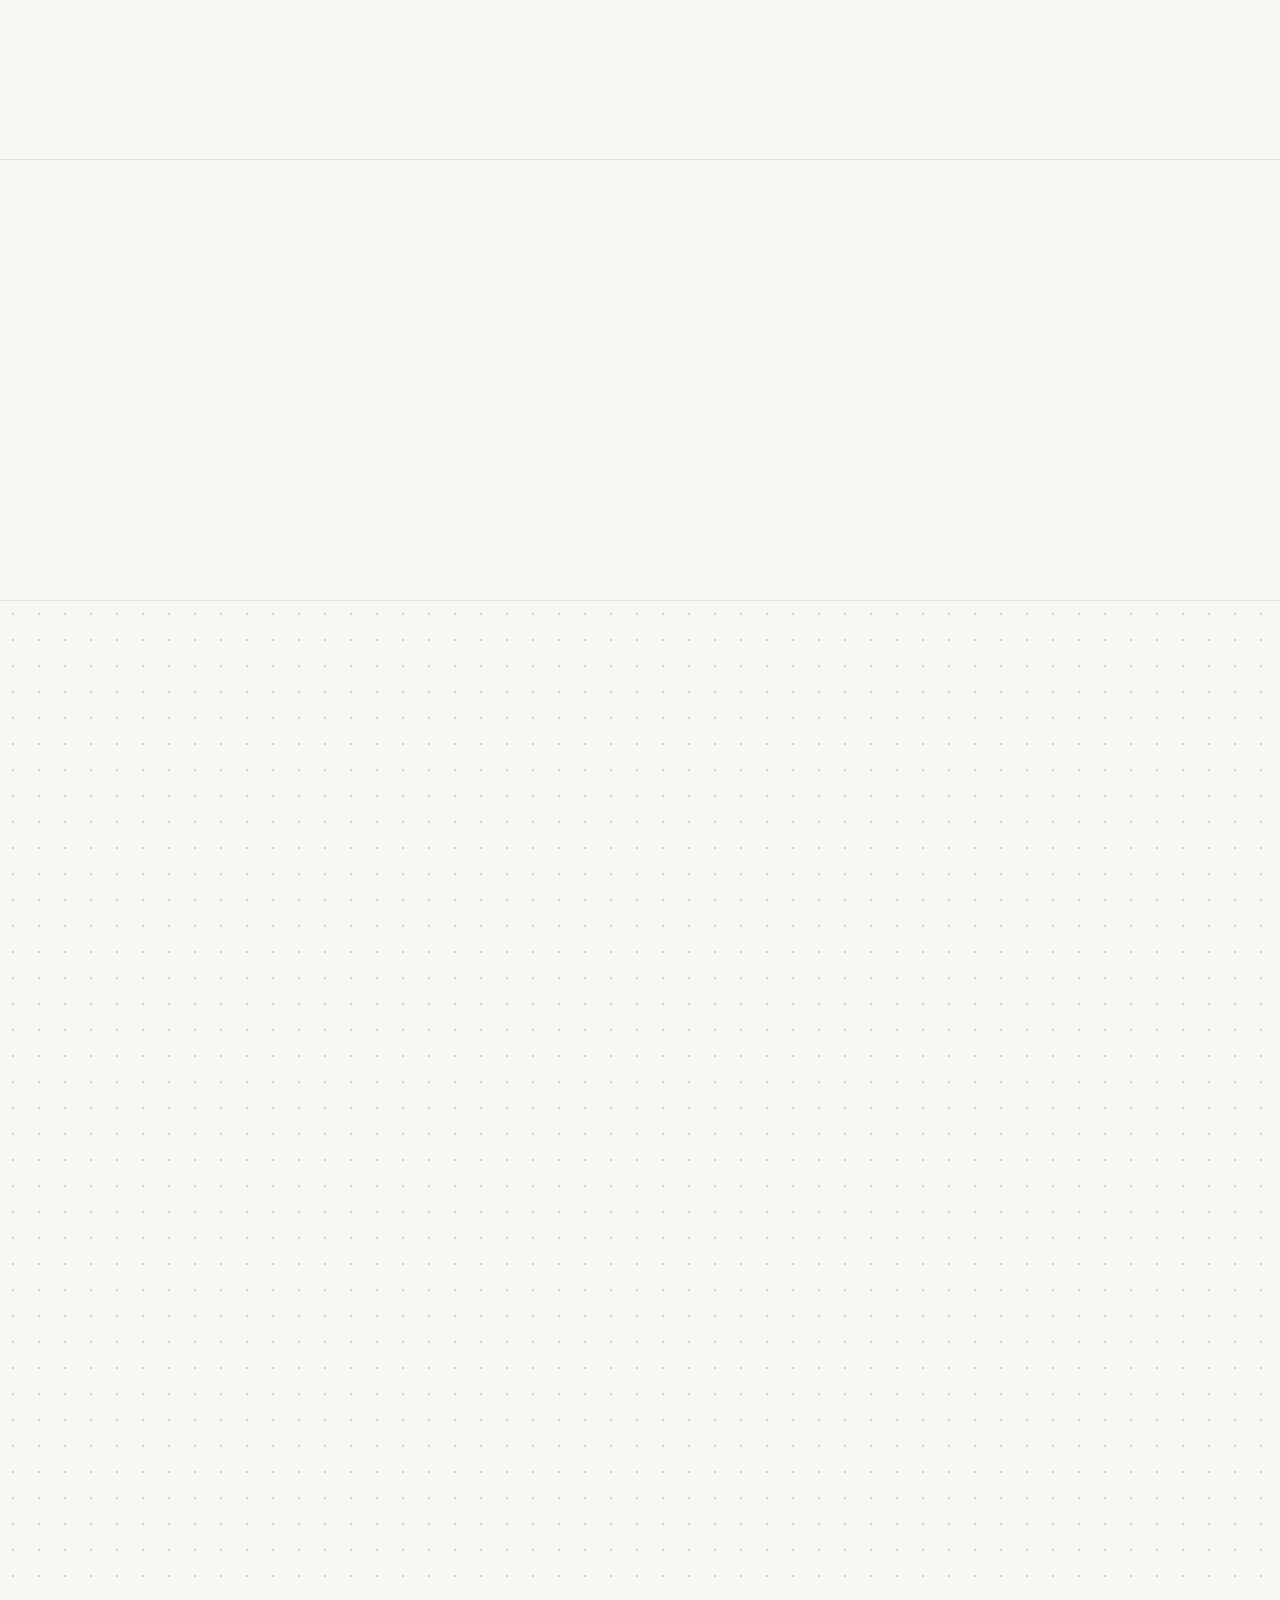
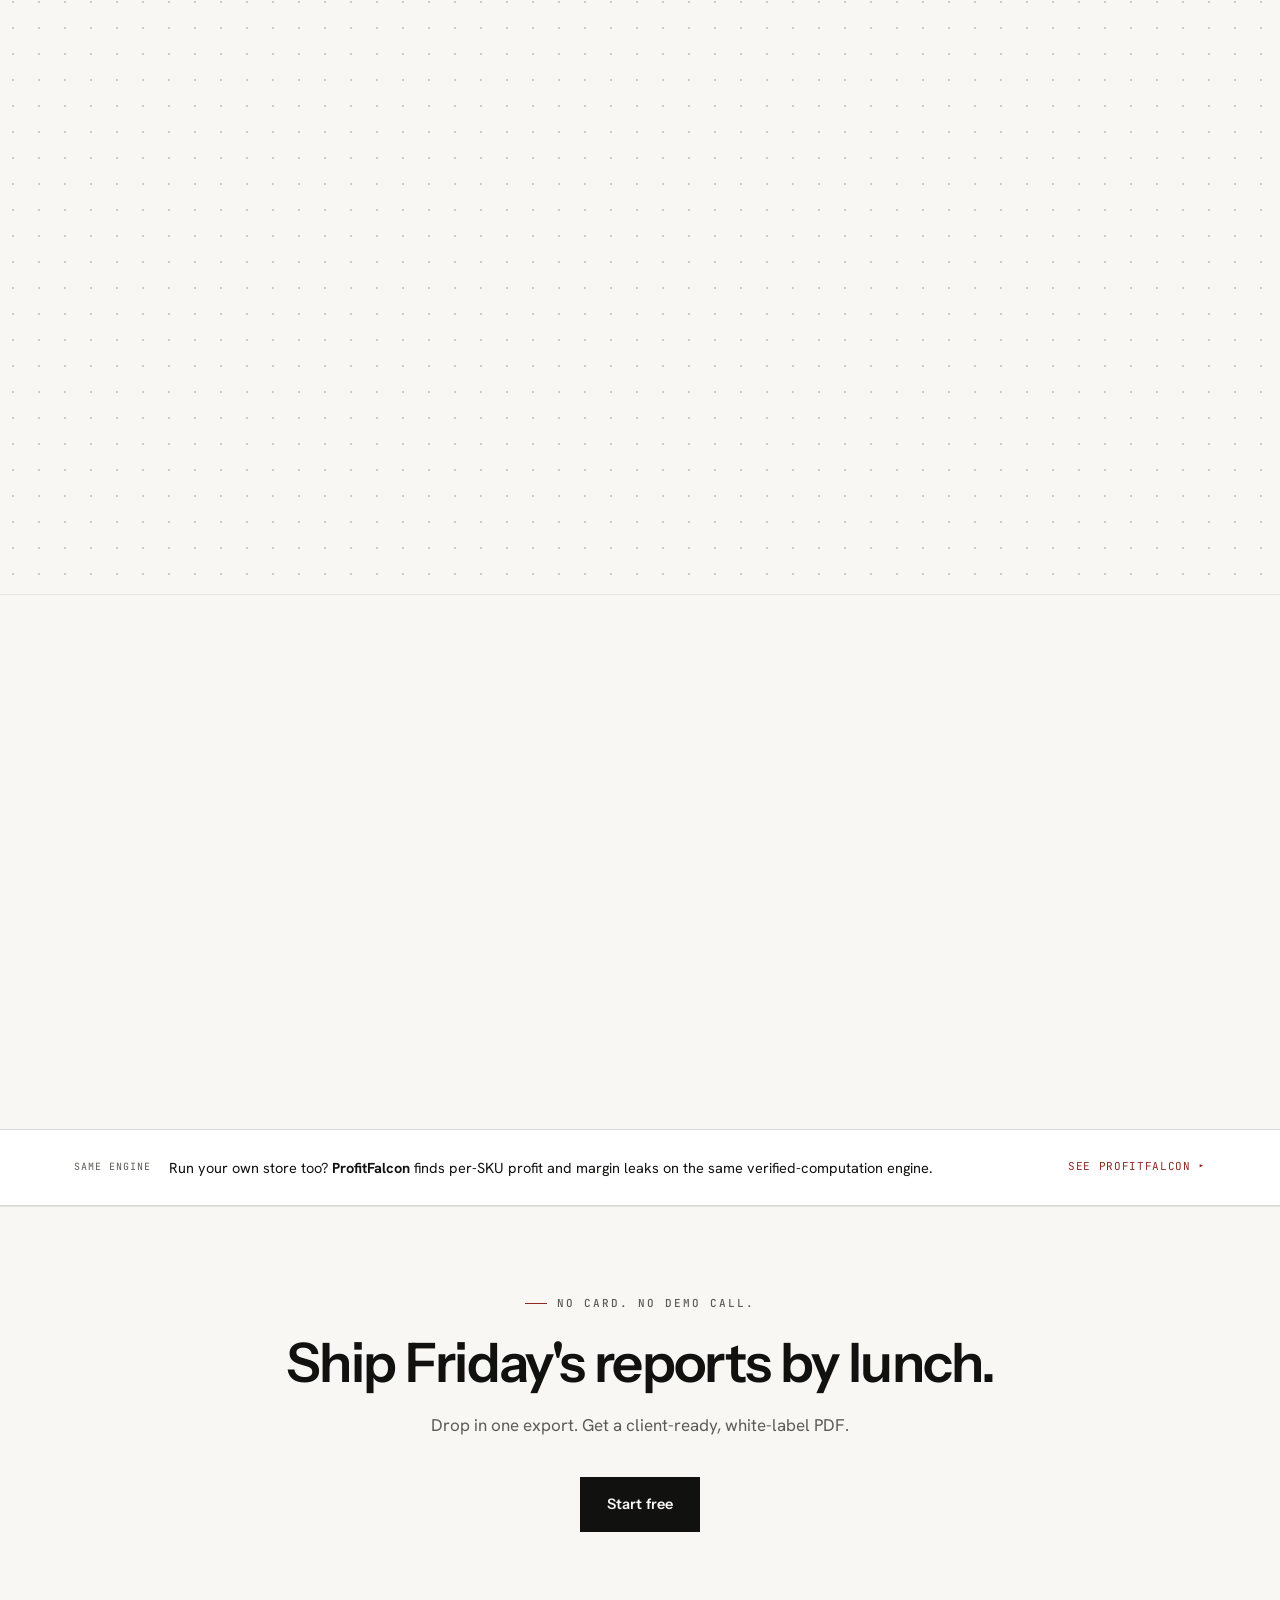
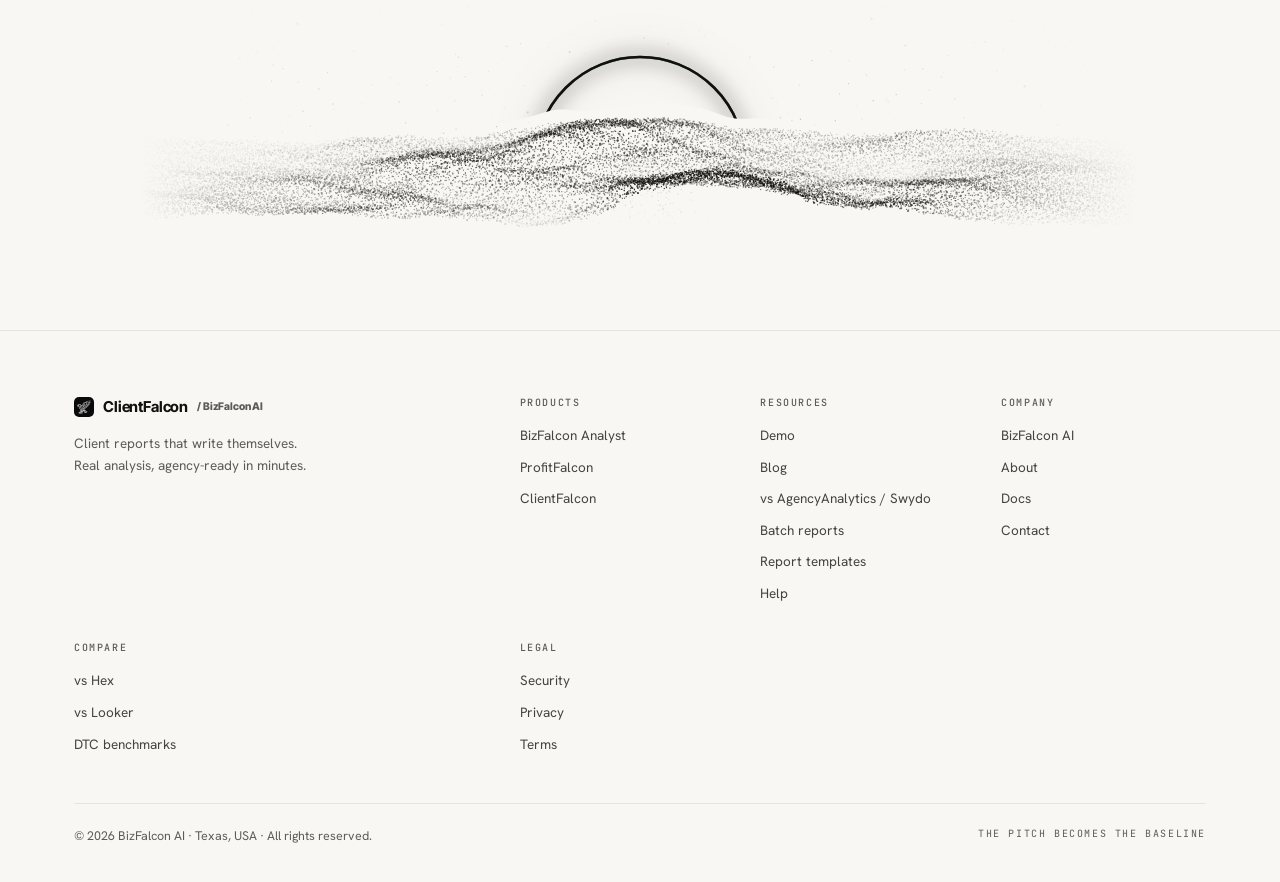
==== commit 2011079e: "Show the math on the section that promises the math #product promises "your client can audit any fig" ====
--- a/index.html
+++ b/index.html
@@ -7,16 +7,16 @@
 <meta name="theme-color" content="#F8F7F3">
 <title>ClientFalcon — The audit that wins the pitch becomes the client's baseline</title>
 <meta name="description" content="AI client reporting for marketing agencies. Ad platform exports become an AI-written narrative and a white-label PDF your client actually reads — plus Campaign Autopilot with human approval.">
-<link rel="icon" href="favicon.ico?v=20260807a">
-<link rel="icon" type="image/png" sizes="32x32" href="favicon-32.png?v=20260807a">
-<link rel="apple-touch-icon" href="apple-touch-icon.png?v=20260807a">
+<link rel="icon" href="favicon.ico?v=20260807b">
+<link rel="icon" type="image/png" sizes="32x32" href="favicon-32.png?v=20260807b">
+<link rel="apple-touch-icon" href="apple-touch-icon.png?v=20260807b">
 <link rel="manifest" href="/talonmark-app.webmanifest">
 <meta name="apple-mobile-web-app-title" content="ClientFalcon">
 <meta name="mobile-web-app-capable" content="yes">
 <link rel="preconnect" href="https://fonts.googleapis.com">
 <link rel="preconnect" href="https://fonts.gstatic.com" crossorigin>
 <link href="https://fonts.googleapis.com/css2?family=Instrument+Sans:wght@500;600&family=Hanken+Grotesk:wght@400;700&family=Inter+Tight:wght@800&family=JetBrains+Mono:wght@400;500;700&family=Instrument+Serif:ital@1&display=swap" rel="stylesheet">
-<link rel="stylesheet" href="./dusk.css?v=20260807a">
+<link rel="stylesheet" href="./dusk.css?v=20260807b">
 <style>
 /* ONE column, because there is only one child. The 1fr 1.05fr template reserved a
    second column that nothing has ever filled: measured at 1280px it was 555px of
@@ -470,17 +470,48 @@
     </div>
     <div class="shot rv d1" aria-label="The ClientFalcon report builder screen">
       <div class="shot-bar"><span class="dots"><i></i><i></i><i></i></span><span>clientfalcon — report builder</span><span style="margin-left:auto">SAMPLE INPUTS · BATCH ALL CLIENTS · PARSED IN YOUR BROWSER</span></div>
+      <!-- The section above promises "your client can audit any figure". It used to
+           deliver a form wireframe and a grey placeholder bar, naming a client that
+           does not exist in the sample and showing zero numbers — on the one section
+           whose whole job is to show the math. These are the computed figures for
+           Ridgeway Coffee, the flagship client of the sample book, each with the
+           expression that produced it. Guarded by
+           frontend/src/lib/clientBookFigures.test.ts against real runPack output.
+           The old placeholder name is deliberately not repeated here: the guard
+           greps for it, and a comment quoting it to explain itself would trip it. -->
       <div class="replica-form">
         <div class="rf-l">
           <div class="rf-field">Agency name (your brand)<i>Bright Harbor Media</i></div>
-          <div class="rf-field">Client name<i>Acme Coffee Co.</i></div>
-          <div class="rf-field">Reporting period<i>May 2026</i></div>
+          <div class="rf-field">Client name<i>Ridgeway Coffee</i></div>
+          <div class="rf-field">Reporting period<i>Nov–Dec</i></div>
           <div class="rf-field">Brand accent<i>#8E2A22</i></div>
-          <div class="rf-field">Current period CSV<i>meta_campaigns_may.csv — required</i></div>
+          <div class="rf-field">Current period CSV<i>ridgeway_ads.csv — 40 rows</i></div>
         </div>
         <div class="rf-r">
-          <div class="pp-big" aria-hidden="true"><i class="hd"></i><i style="width:70%"></i><i style="width:55%"></i><i></i><i style="width:40%"></i><i style="width:70%"></i><i style="width:55%"></i></div>
-          <span>Report preview builds here — your logo, computed KPIs, written “why.”</span>
+          <div class="scm-vbadge">Number-checked</div>
+          <div class="pp-kpis">
+            <div class="pp-kpi">
+              <span class="ppk-l">Blended ROAS</span>
+              <b class="ppk-v">2.77&times;</b>
+              <span class="ppk-f">= revenue &divide; spend</span>
+            </div>
+            <div class="pp-kpi">
+              <span class="ppk-l">Ad spend</span>
+              <b class="ppk-v">$78.3K</b>
+              <span class="ppk-f">= &Sigma; spend &middot; 40 rows</span>
+            </div>
+            <div class="pp-kpi">
+              <span class="ppk-l">Attributed revenue</span>
+              <b class="ppk-v">$216.8K</b>
+              <span class="ppk-f">= &Sigma; revenue</span>
+            </div>
+            <div class="pp-kpi">
+              <span class="ppk-l">CPA</span>
+              <b class="ppk-v">$38.10</b>
+              <span class="ppk-f">= spend &divide; 2,055 conversions</span>
+            </div>
+          </div>
+          <span>Every figure opens to the expression that produced it — the same reconciliation your client sees in the report.</span>
         </div>
       </div>
     </div>
@@ -968,7 +999,7 @@
   </div>
 </footer>
 
-<script defer src="./dusk-art.js?v=20260807a"></script>
+<script defer src="./dusk-art.js?v=20260807b"></script>
 
 <script>
 (function(){var evt=null;
--- a/dusk.css
+++ b/dusk.css
@@ -1714,3 +1714,14 @@
 @media(max-width:620px){
   .nav-right .btn{display:none}
 }
+
+/* ── #product KPI panel (replaces the grey placeholder bar) ──────────────────
+   The section promises the client can audit any figure, so each tile carries the
+   expression that produced it, not just the number. Figures are Ridgeway Coffee's
+   computed marketing pack, guarded by clientBookFigures.test.ts. */
+.rf-r .pp-kpis{display:grid;grid-template-columns:1fr 1fr;gap:10px;margin:10px 0 12px;width:100%}
+.rf-r .pp-kpi{border:1px solid var(--line);background:var(--bg2);padding:10px 12px;display:flex;flex-direction:column;gap:3px;min-width:0}
+.rf-r .ppk-l{font-family:"JetBrains Mono",monospace;font-size:9px;letter-spacing:.12em;text-transform:uppercase;color:var(--mut)}
+.rf-r .ppk-v{font-family:"JetBrains Mono",monospace;font-size:19px;letter-spacing:-.02em;font-variant-numeric:tabular-nums;font-weight:700}
+.rf-r .ppk-f{font-family:"JetBrains Mono",monospace;font-size:9px;letter-spacing:.02em;color:var(--mut)}
+@media(max-width:620px){.rf-r .pp-kpis{grid-template-columns:1fr}}
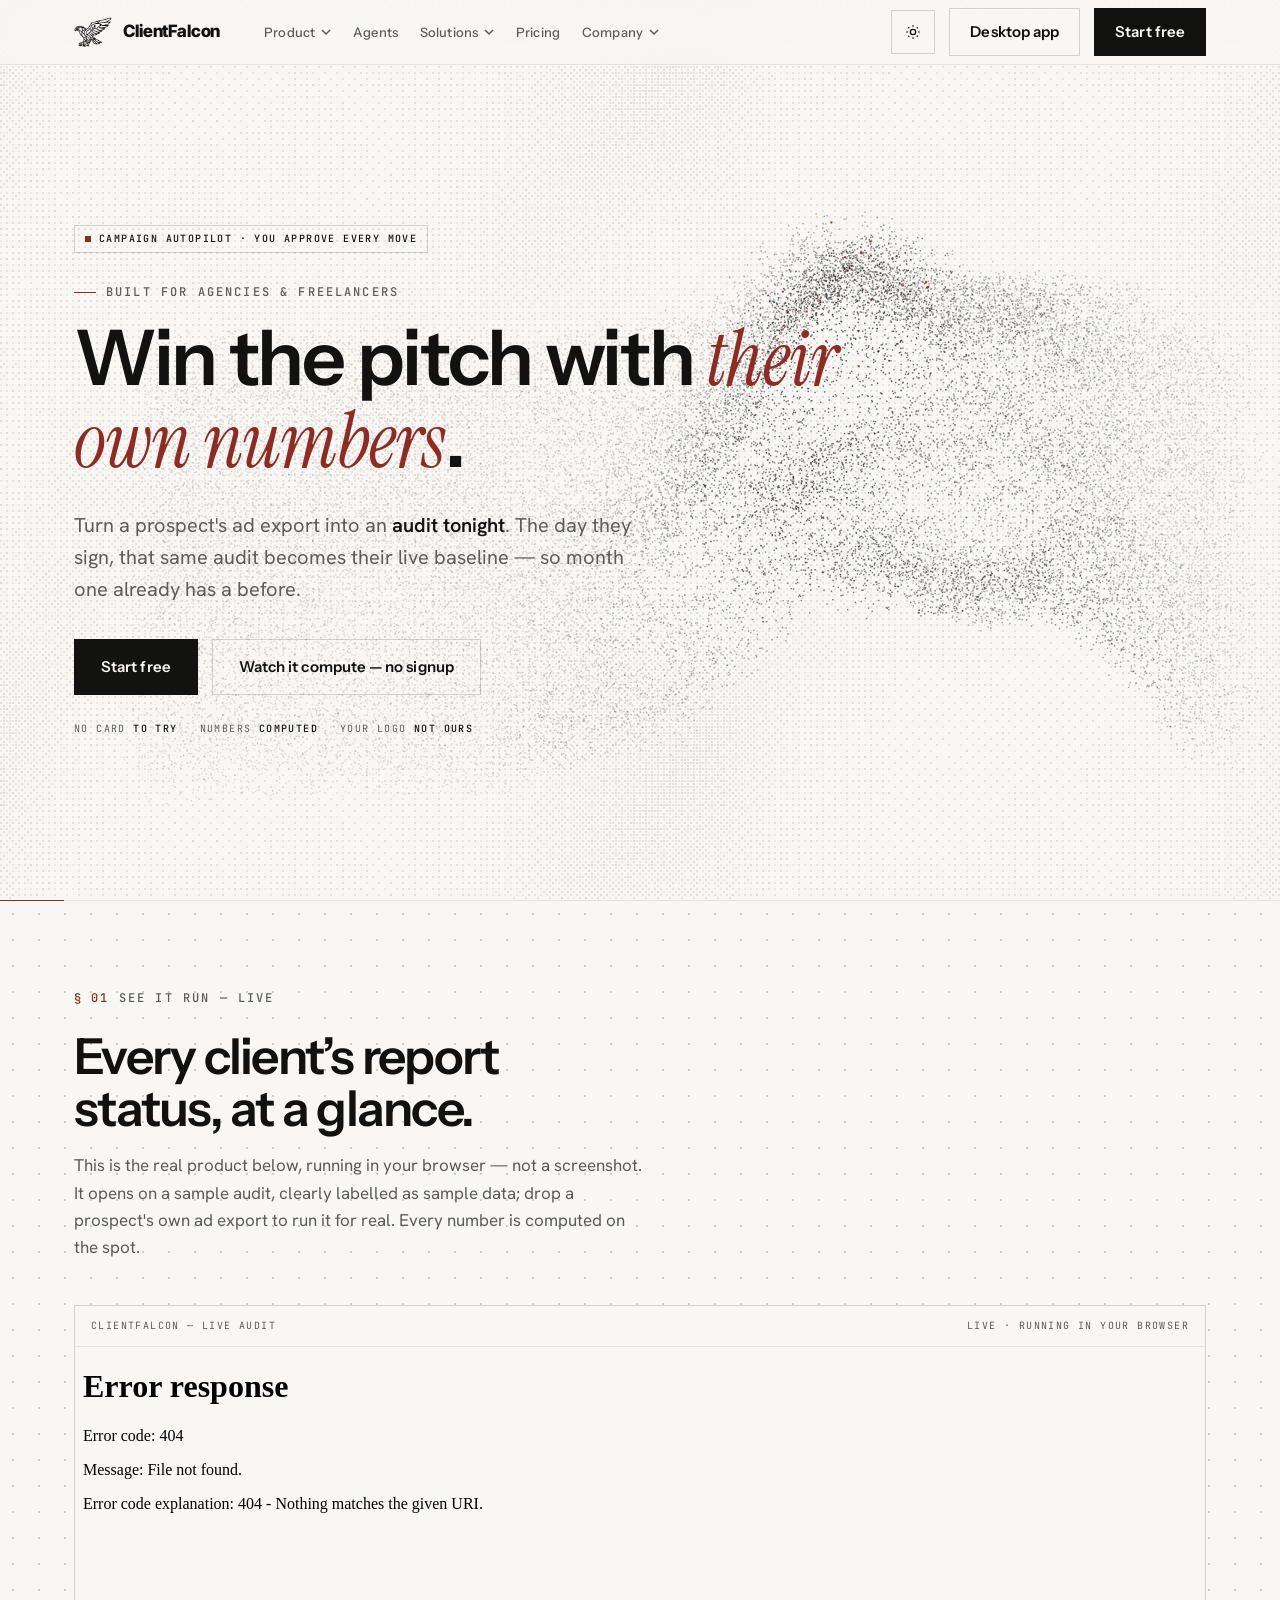
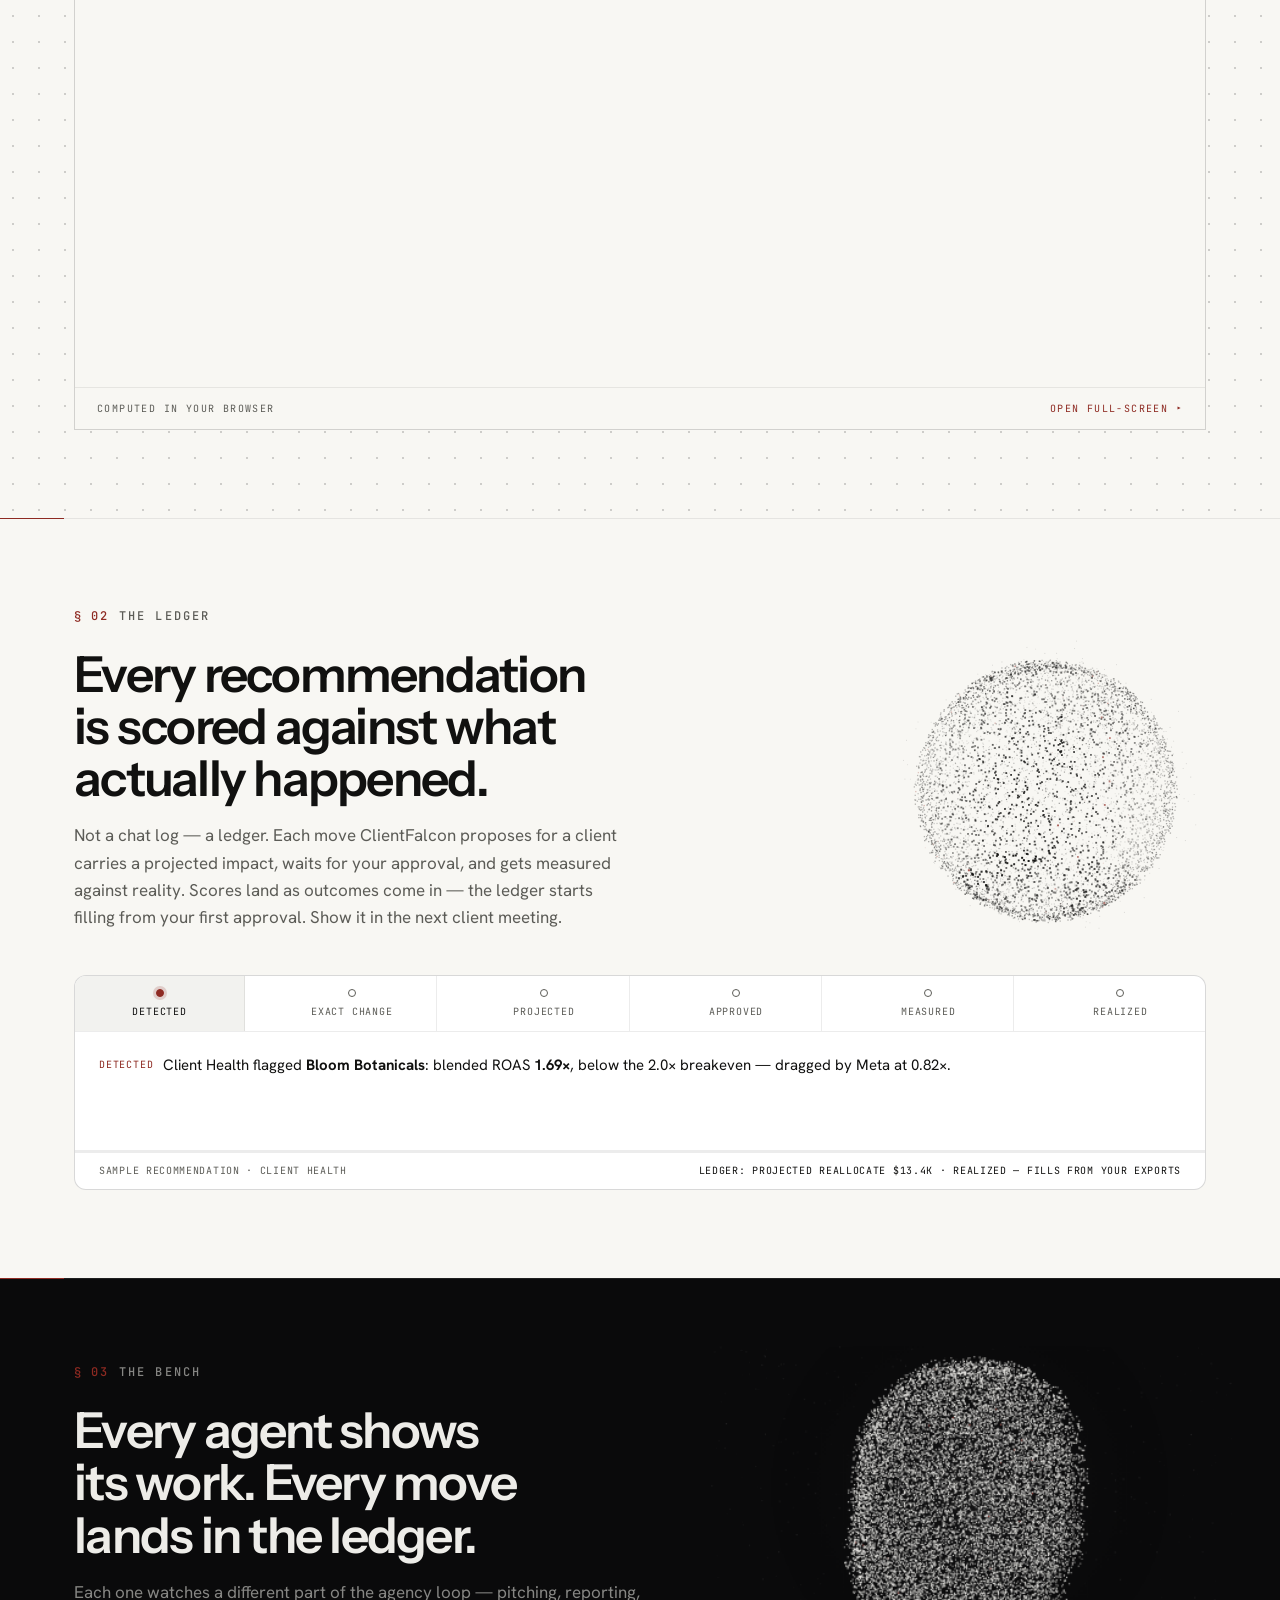
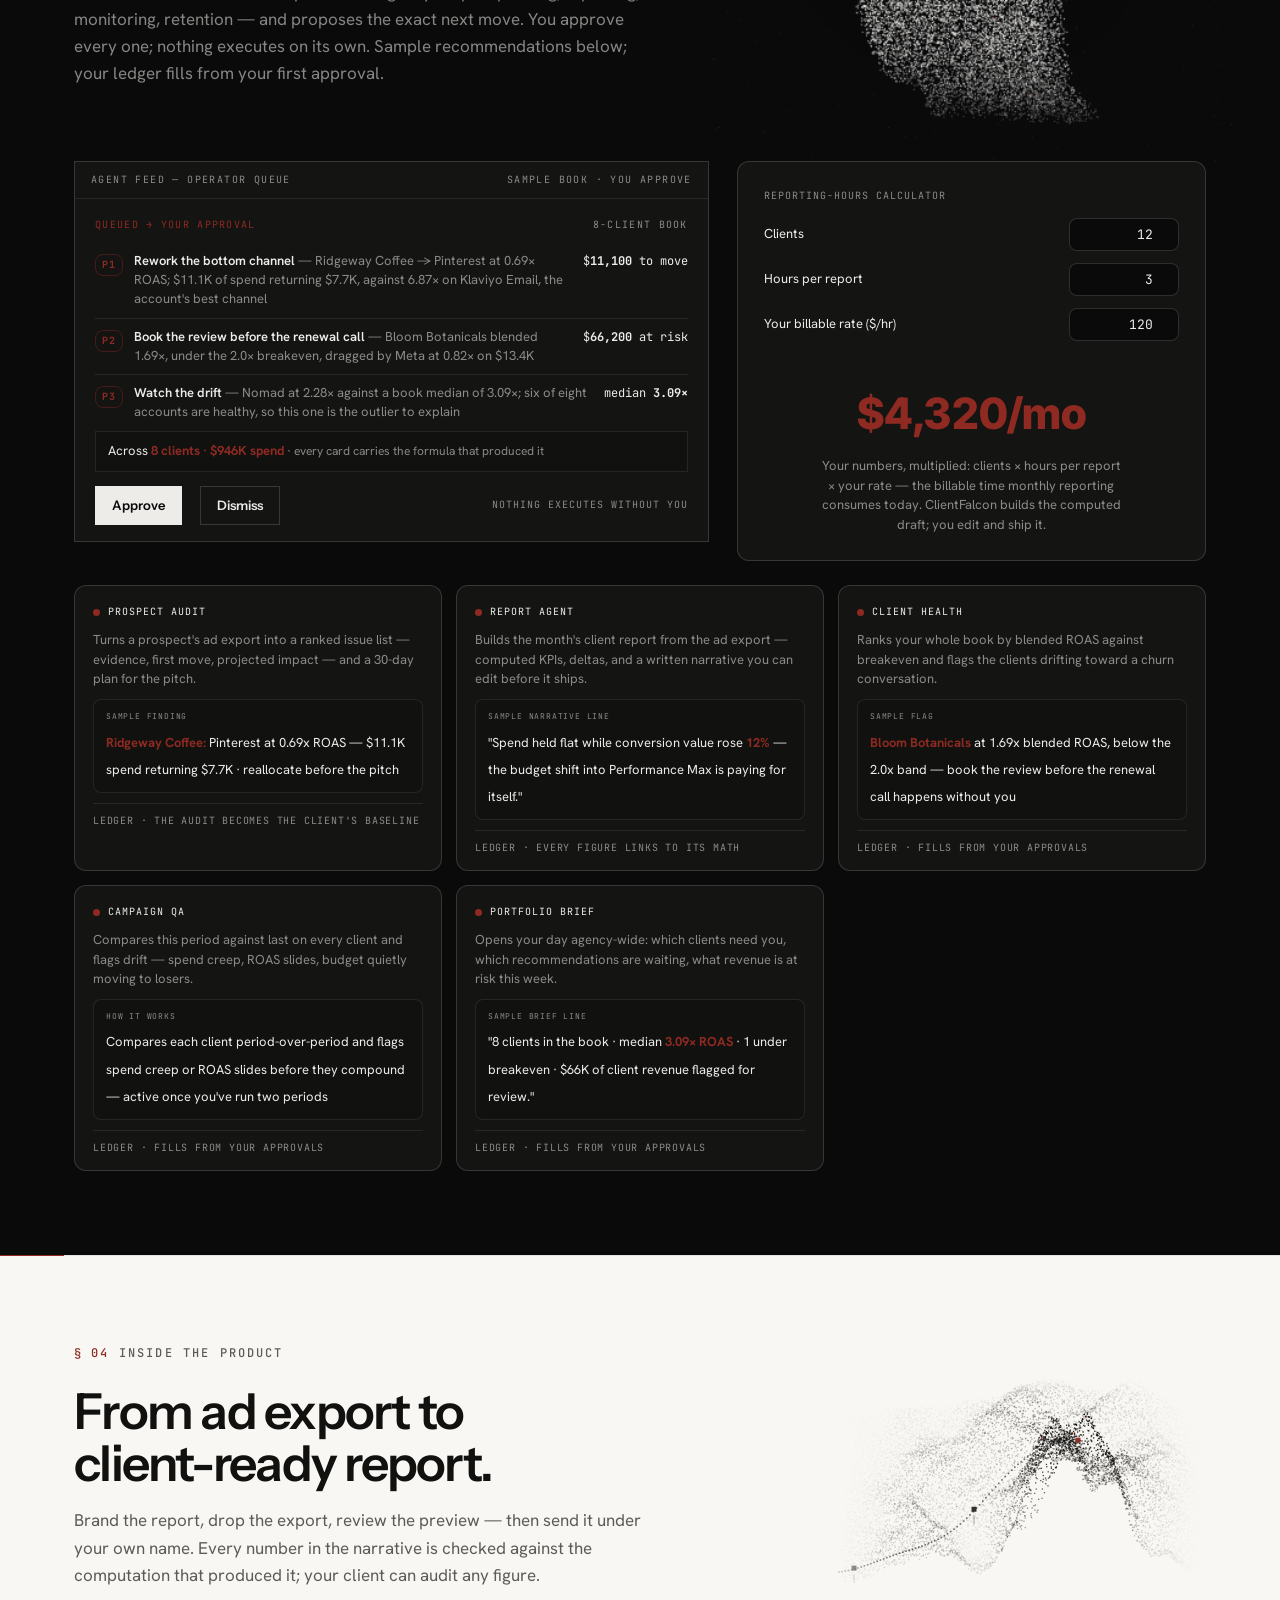
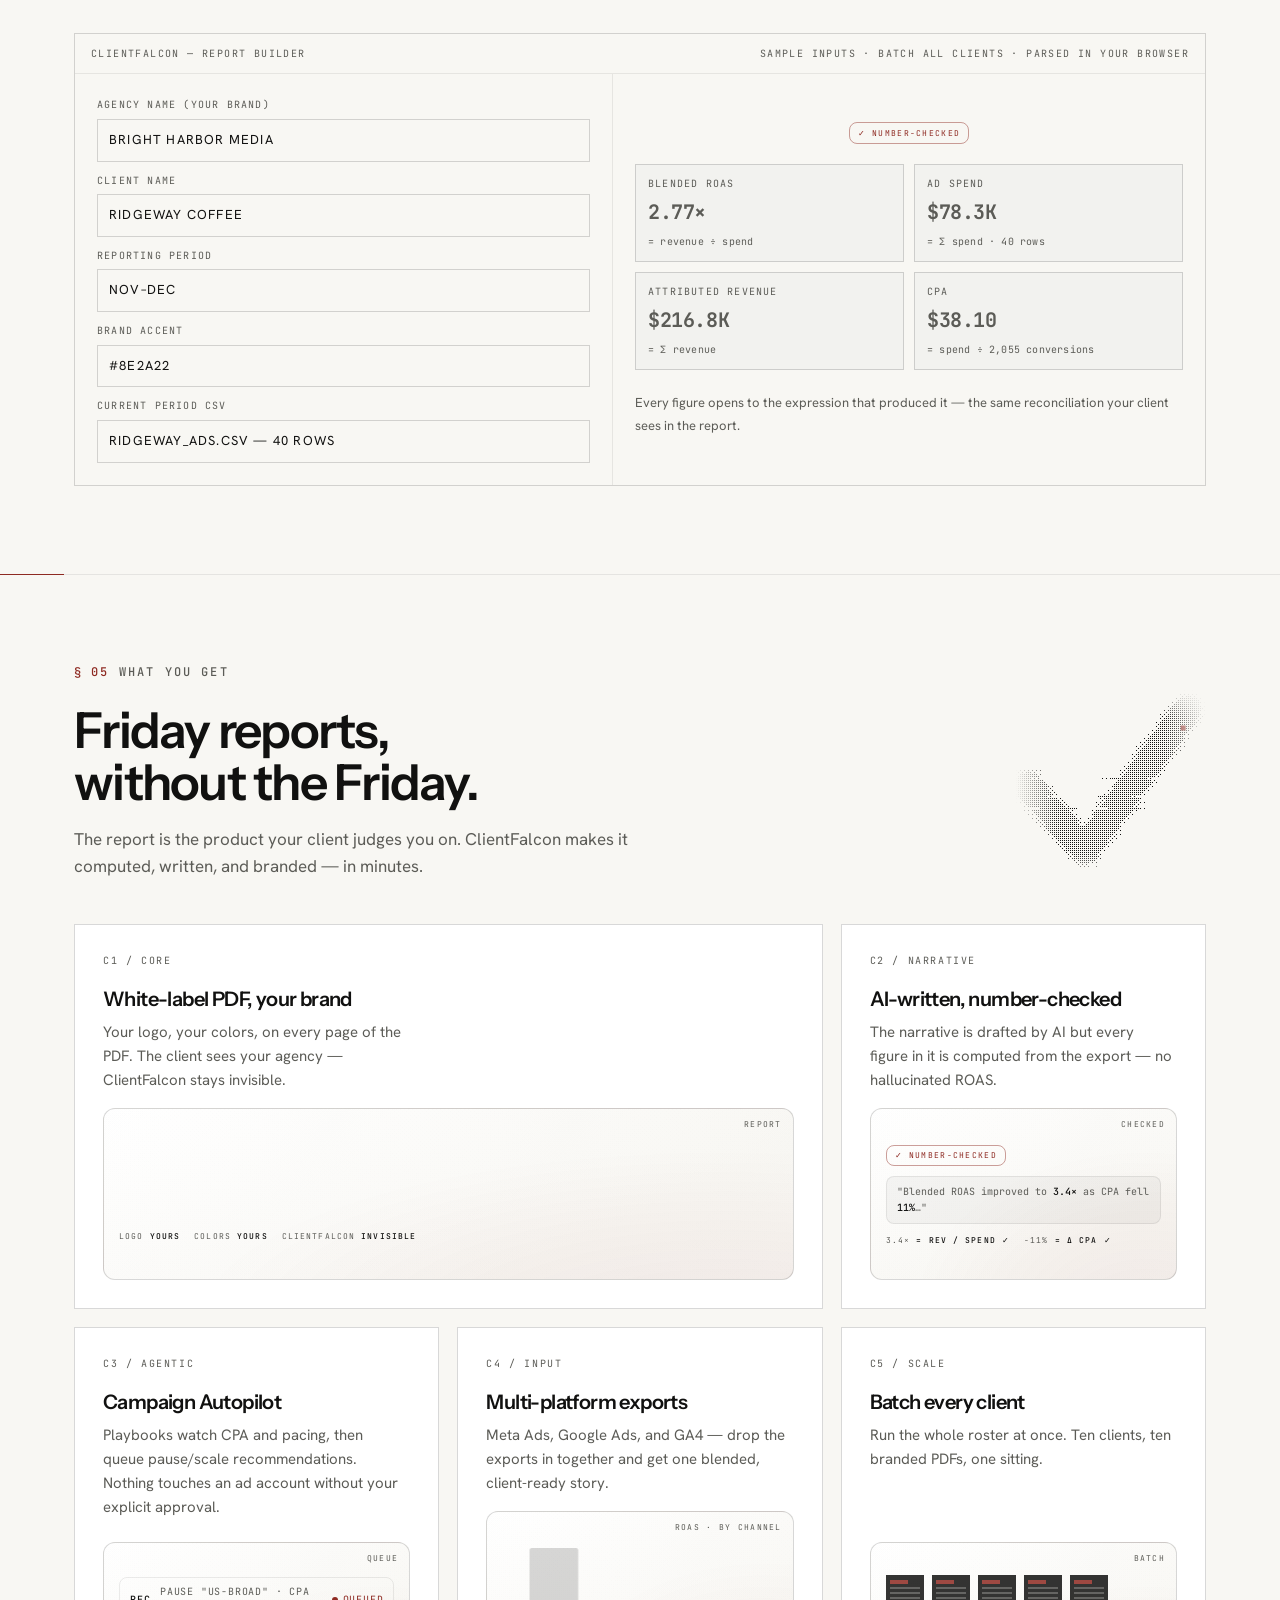
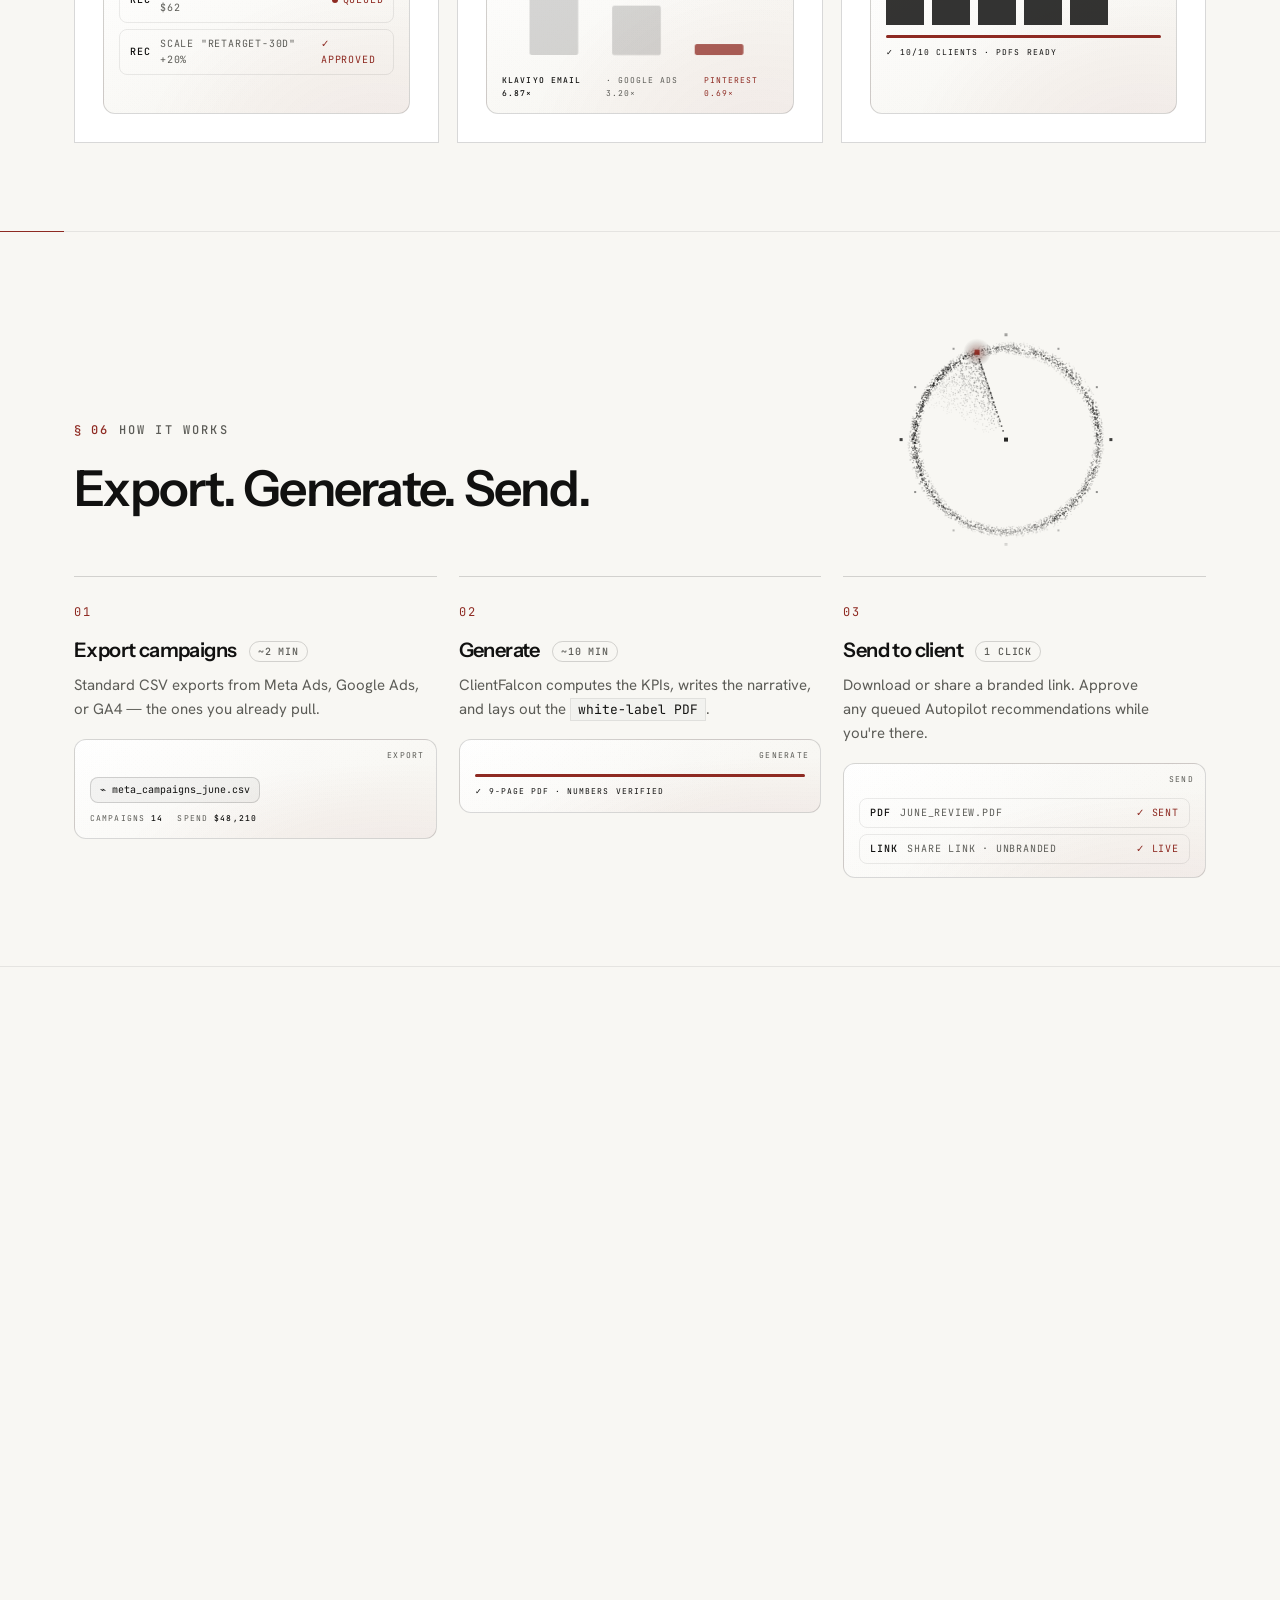
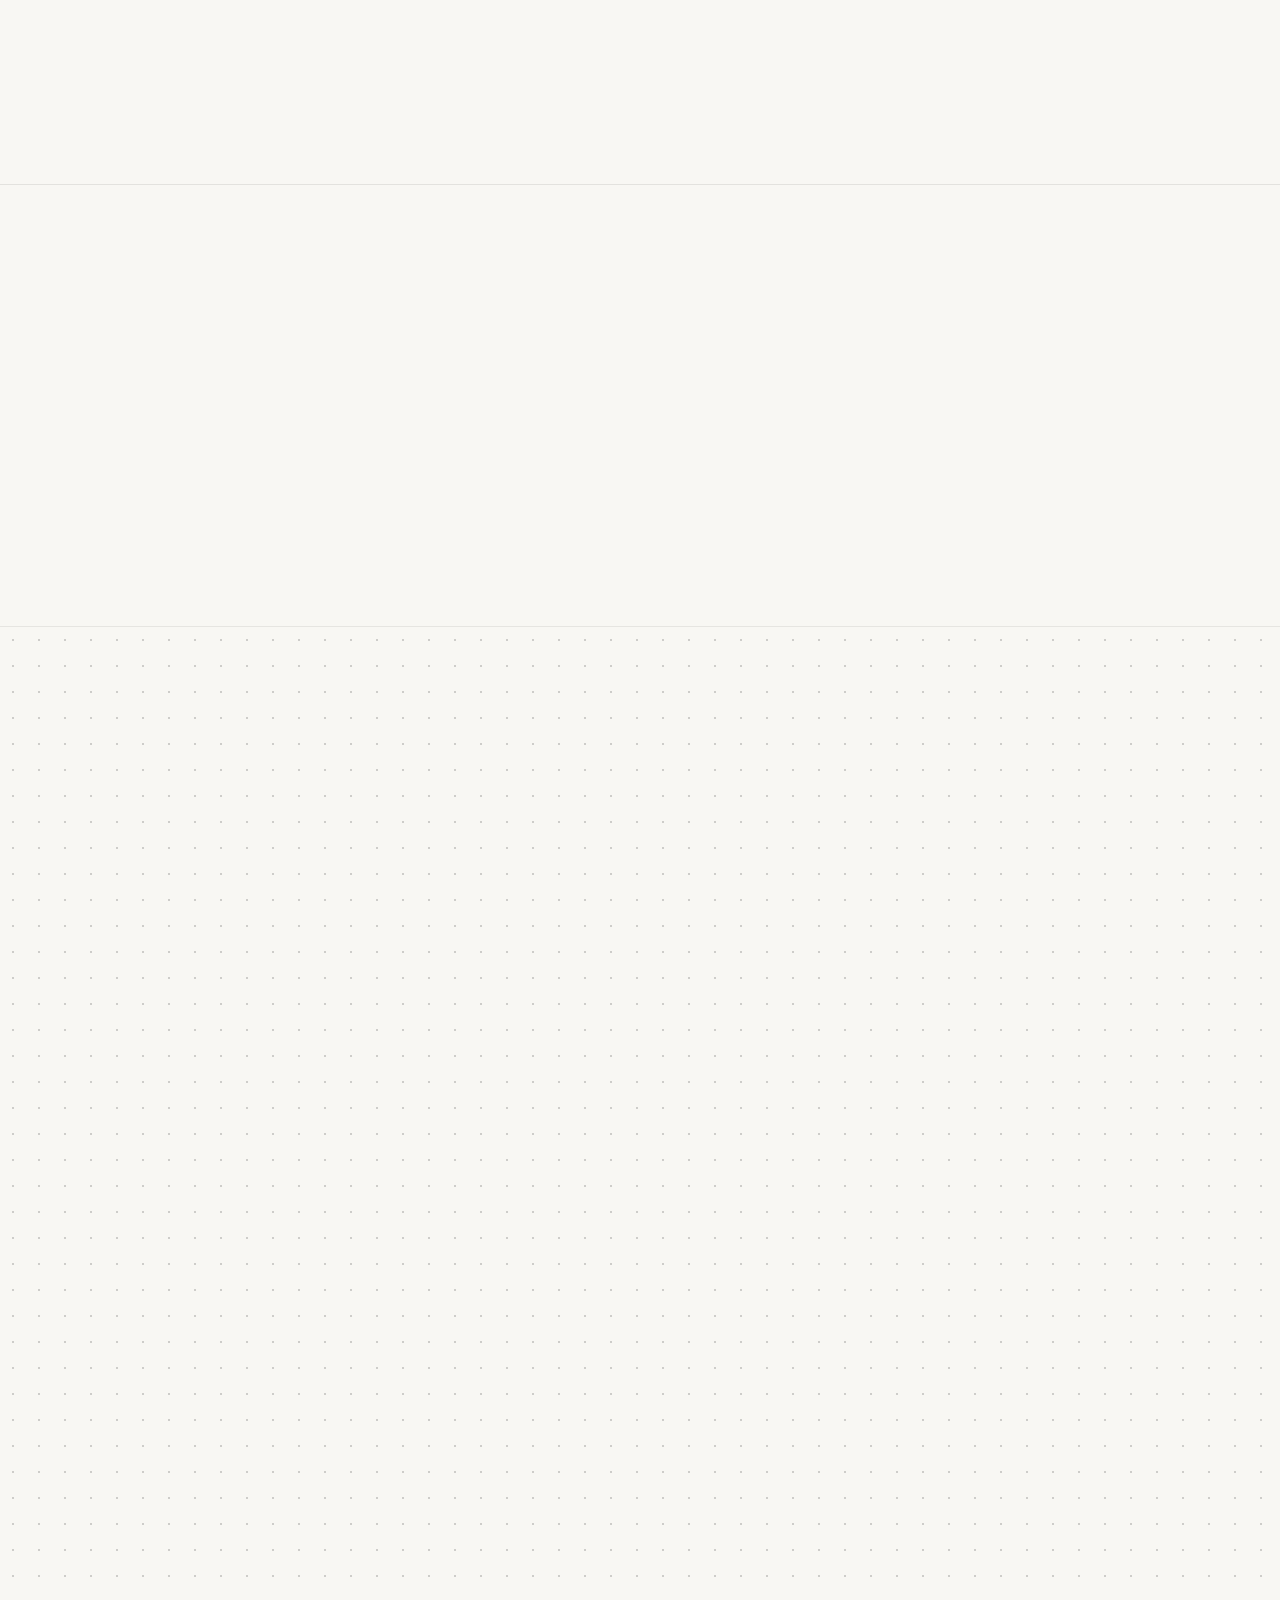
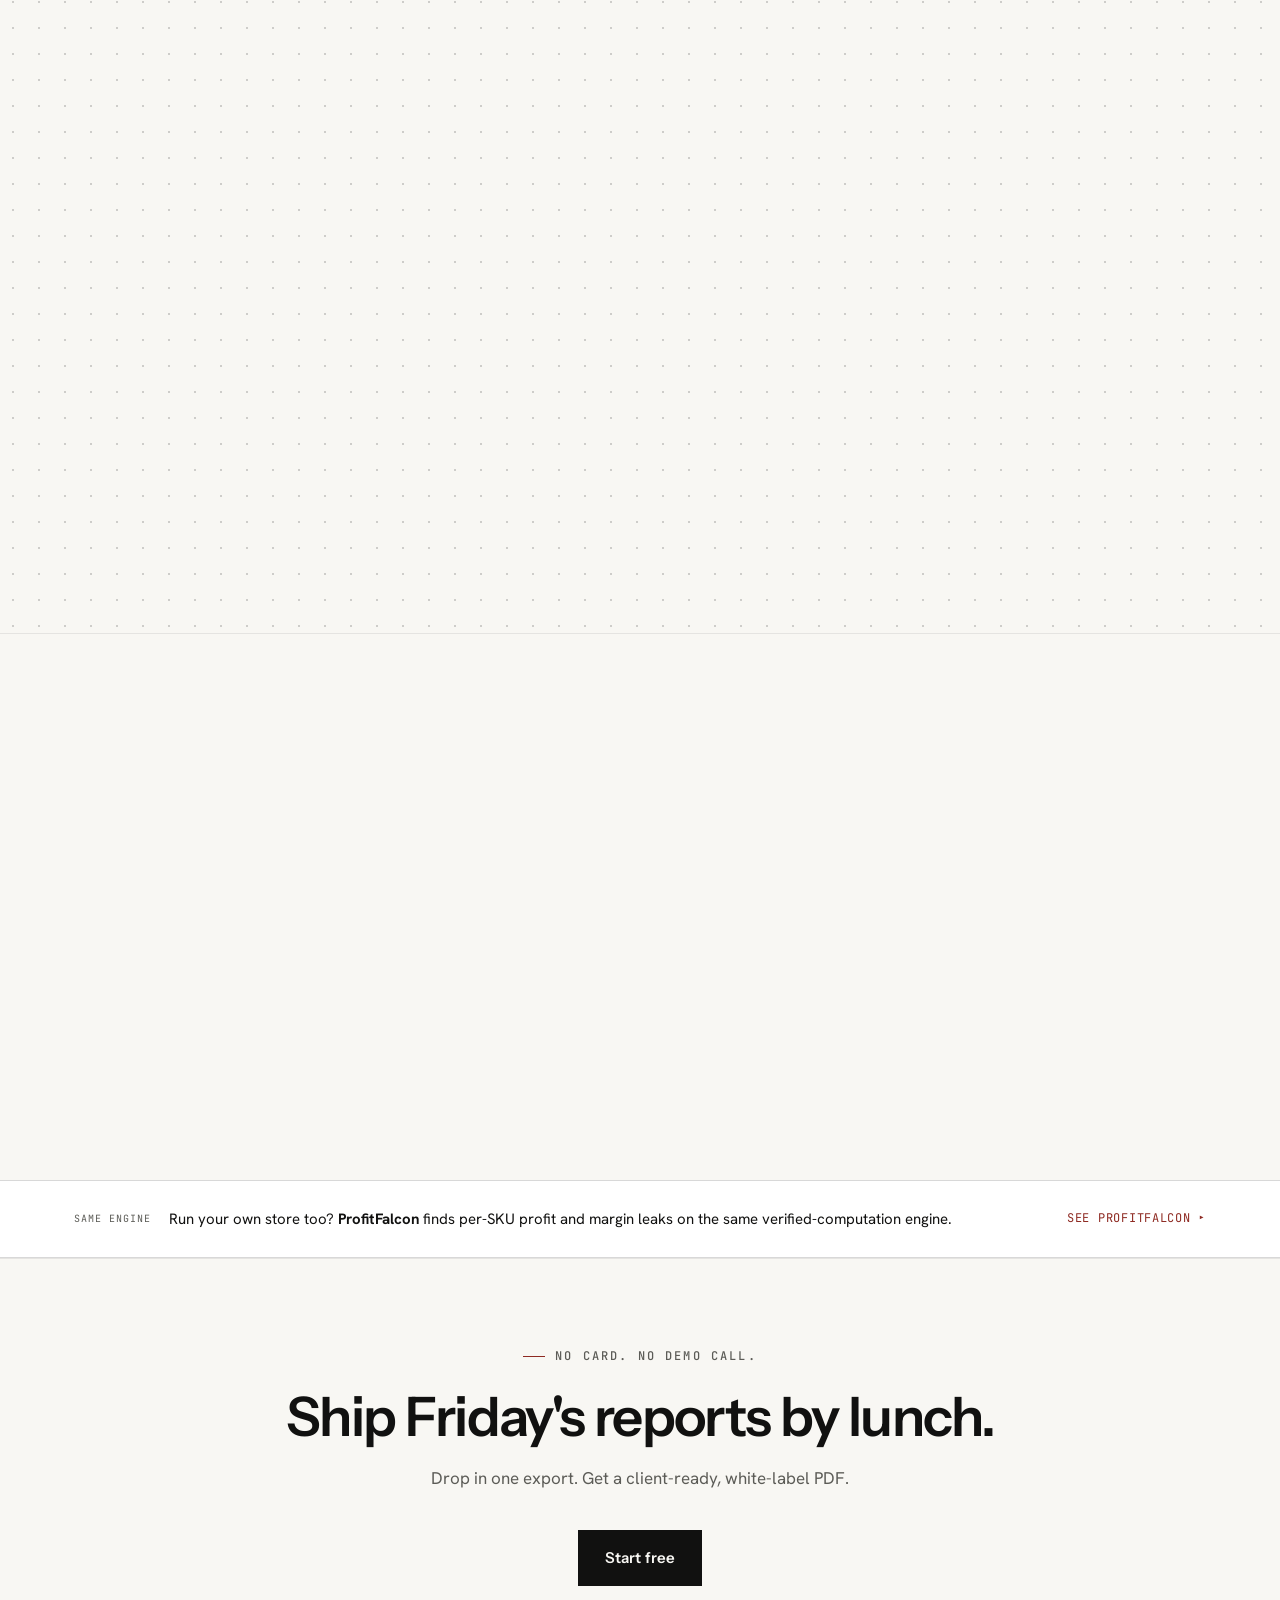
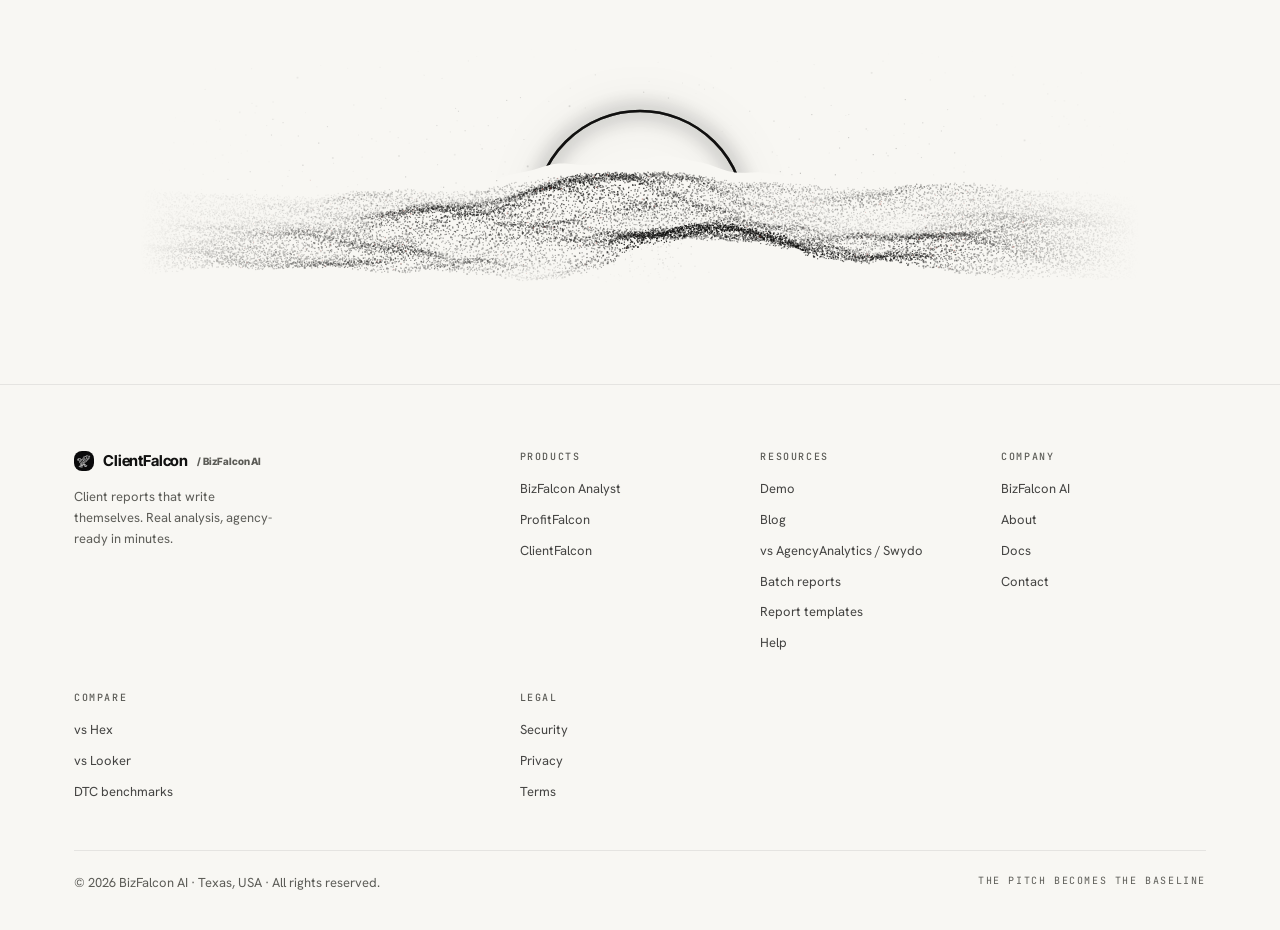
==== commit f0a0a7f1: "Give DUSK a type scale and a radius scale 37 distinct font-size values shipped, 24 of them inside a " ====
--- a/index.html
+++ b/index.html
@@ -7,16 +7,16 @@
 <meta name="theme-color" content="#F8F7F3">
 <title>ClientFalcon — The audit that wins the pitch becomes the client's baseline</title>
 <meta name="description" content="AI client reporting for marketing agencies. Ad platform exports become an AI-written narrative and a white-label PDF your client actually reads — plus Campaign Autopilot with human approval.">
-<link rel="icon" href="favicon.ico?v=20260807b">
-<link rel="icon" type="image/png" sizes="32x32" href="favicon-32.png?v=20260807b">
-<link rel="apple-touch-icon" href="apple-touch-icon.png?v=20260807b">
+<link rel="icon" href="favicon.ico?v=20260807c">
+<link rel="icon" type="image/png" sizes="32x32" href="favicon-32.png?v=20260807c">
+<link rel="apple-touch-icon" href="apple-touch-icon.png?v=20260807c">
 <link rel="manifest" href="/talonmark-app.webmanifest">
 <meta name="apple-mobile-web-app-title" content="ClientFalcon">
 <meta name="mobile-web-app-capable" content="yes">
 <link rel="preconnect" href="https://fonts.googleapis.com">
 <link rel="preconnect" href="https://fonts.gstatic.com" crossorigin>
 <link href="https://fonts.googleapis.com/css2?family=Instrument+Sans:wght@500;600&family=Hanken+Grotesk:wght@400;700&family=Inter+Tight:wght@800&family=JetBrains+Mono:wght@400;500;700&family=Instrument+Serif:ital@1&display=swap" rel="stylesheet">
-<link rel="stylesheet" href="./dusk.css?v=20260807b">
+<link rel="stylesheet" href="./dusk.css?v=20260807c">
 <style>
 /* ONE column, because there is only one child. The 1fr 1.05fr template reserved a
    second column that nothing has ever filled: measured at 1280px it was 555px of
@@ -755,7 +755,7 @@
 .intg::after{right:0;background:linear-gradient(270deg,var(--bg),transparent)}
 .intg-row{display:flex;gap:12px;width:max-content;animation:intg-l 40s linear infinite}
 .intg:hover .intg-row{animation-play-state:paused}
-.intg-chip{display:inline-flex;align-items:center;gap:9px;white-space:nowrap;padding:9px 16px;border:1px solid color-mix(in srgb,var(--fg) 14%,transparent);border-radius:6px;background:var(--card);color:var(--fg);opacity:.82;font:500 13px/1 "Instrument Sans",sans-serif;letter-spacing:.02em}
+.intg-chip{display:inline-flex;align-items:center;gap:9px;white-space:nowrap;padding:9px 16px;border:1px solid color-mix(in srgb,var(--fg) 14%,transparent);border-radius:var(--r-2);background:var(--card);color:var(--fg);opacity:.82;font:500 13px/1 "Instrument Sans",sans-serif;letter-spacing:.02em}
 .intg-chip svg{opacity:.85}
 .intg-chip:hover{opacity:1;border-color:color-mix(in srgb,var(--signal) 45%,transparent)}
 @keyframes intg-l{from{transform:translateX(0)}to{transform:translateX(-50%)}}
@@ -868,17 +868,17 @@
         <a class="btn btn--primary" href="/auth?mode=signup">Get Autopilot</a>
       </div>
     </div>
-    <div class="cmp rv" aria-label="Price comparison" style="margin-top:16px;border:1px solid var(--line);background:var(--card);border-radius:8px;padding:22px">
+    <div class="cmp rv" aria-label="Price comparison" style="margin-top:16px;border:1px solid var(--line);background:var(--card);border-radius:var(--r-2);padding:22px">
       <div class="eyebrow">The math on price</div>
       <h3 style="margin:8px 0 0;font-size:20px;letter-spacing:-.01em">Per-client tools scale their bill with your roster. We don't.</h3>
       <div class="cmp-grid" style="display:grid;gap:12px;margin-top:18px;grid-template-columns:1fr auto 1fr;align-items:stretch">
-        <div style="border:1px solid var(--line);background:color-mix(in srgb,var(--fg) 4%,transparent);border-radius:6px;padding:16px">
+        <div style="border:1px solid var(--line);background:color-mix(in srgb,var(--fg) 4%,transparent);border-radius:var(--r-2);padding:16px">
           <div style="font:700 10px/1 'JetBrains Mono',monospace;text-transform:uppercase;letter-spacing:.14em;opacity:.55">AgencyAnalytics</div>
           <div style="font-size:24px;font-weight:800;letter-spacing:-.01em;margin-top:6px;opacity:.65">~$300/mo</div>
           <p style="margin:6px 0 0;font-size:13px;opacity:.7">$20 per client / month. 15 clients works out to $300/mo — and it keeps climbing as you add accounts.</p>
         </div>
         <div style="display:flex;align-items:center;justify-content:center;font:700 10px/1 'JetBrains Mono',monospace;text-transform:uppercase;letter-spacing:.16em;opacity:.35">vs</div>
-        <div style="border:1px solid color-mix(in srgb,var(--signal) 40%,transparent);background:color-mix(in srgb,var(--signal) 5%,transparent);border-radius:6px;padding:16px">
+        <div style="border:1px solid color-mix(in srgb,var(--signal) 40%,transparent);background:color-mix(in srgb,var(--signal) 5%,transparent);border-radius:var(--r-2);padding:16px">
           <div style="font:700 10px/1 'JetBrains Mono',monospace;text-transform:uppercase;letter-spacing:.14em;color:var(--signal)">ClientFalcon</div>
           <div style="font-size:24px;font-weight:800;letter-spacing:-.01em;margin-top:6px">$129 flat</div>
           <p style="margin:6px 0 0;font-size:13px;opacity:.85">The Agency plan covers up to 15 client workspaces at one flat price — batch reports included.</p>
@@ -951,7 +951,7 @@
   <div class="wrap">
     <div class="foot-grid">
       <div class="foot-brand">
-        <div class="foot-logo"><img src="./falcon-bird-white-sm.webp" alt="" width="440" height="345" style="width:20px;height:20px;background:#0A0A0B;border-radius:5px;padding:3px;box-sizing:border-box"><b>ClientFalcon</b><span>/ BizFalcon AI</span></div>
+        <div class="foot-logo"><img src="./falcon-bird-white-sm.webp" alt="" width="440" height="345" style="width:20px;height:20px;background:#0A0A0B;border-radius:var(--r-2);padding:3px;box-sizing:border-box"><b>ClientFalcon</b><span>/ BizFalcon AI</span></div>
         <p>Client reports that write themselves. Real analysis, agency-ready in minutes.</p>
       </div>
       <nav class="foot-col" aria-label="Products">
@@ -999,7 +999,7 @@
   </div>
 </footer>
 
-<script defer src="./dusk-art.js?v=20260807b"></script>
+<script defer src="./dusk-art.js?v=20260807c"></script>
 
 <script>
 (function(){var evt=null;
--- a/dusk.css
+++ b/dusk.css
@@ -5,6 +5,61 @@
    talonomic, talonmark. Edit once, re-copy everywhere.
    ============================================================ */
 :root{
+  /* ── TYPE SCALE ────────────────────────────────────────────────────────────
+     37 distinct font-size values used to ship here, 24 of them inside a 15px
+     band in HALF-PIXEL steps: 7, 8, 8.5, 9, 9.5, 10, 10.5, 11 … A half pixel is
+     invisible, so that was not a scale, it was a continuum — and a continuum
+     cannot produce rhythm. It is also why the pages read busy without any single
+     element being wrong.
+
+     Eight steps, each at least 1px from its neighbour so every step is a visible
+     decision. Honest about the moves: most values shift by 0.5px, but 9→10,
+     14→15, 18→20 and 22→24 move by 1–2px. 7px→8px is deliberate — 7px type was
+     shipping, below any reasonable legibility floor.
+
+       --fs-1   8px   was 7, 8, 8.5          legal, footnotes
+       --fs-2  10px   was 9, 9.5, 10, 10.5   mono eyebrows, labels (most-used rank)
+       --fs-3  12px   was 11, 11.5, 12       captions, chips
+       --fs-4  13px   was 12.5, 13, 13.5     small body, table cells
+       --fs-5  15px   was 14, 14.5, 15, 15.5 body
+       --fs-6  17px   was 16, 16.5, 17       lead paragraph
+       --fs-7  20px   was 18, 19, 20         card titles
+       --fs-8  24px   was 22                 section subhead
+
+     Sizes above 24px are display type and stay as they are; the responsive ones
+     are clamp() and are handled by the shared vw coefficient, not by this scale. */
+  --fs-1:8px;
+  --fs-2:10px;
+  --fs-3:12px;
+  --fs-4:13px;
+  --fs-5:15px;
+  --fs-6:17px;
+  --fs-7:20px;
+  --fs-8:24px;
+
+  /* ── RADII ─────────────────────────────────────────────────────────────────
+     Twelve values, of which 6px, 7px and 8px are mutually indistinguishable and
+     accounted for 19 uses doing one job.
+
+     FOUR tokens, not the three originally proposed. 6/7/8 collapse to 8 because
+     the eye cannot tell them apart — that is the whole argument. But 10/12/14 are
+     every large panel on the site (.lg-frame, .calc, .bn-card, .hub-core, the
+     video clip), and folding those into 8px is not scale discipline, it is
+     erasing a real tier. Chip, card, panel, pill is the distinction worth keeping;
+     twelve values down to four still removes the incoherence.
+
+       --r-1   2px    chips, bars                    was 2
+       --r-2   8px    cards, inputs, buttons         was 4, 5, 6, 7, 8
+       --r-3  12px    large panels, frames, clips    was 10, 12, 14
+       --r-4 999px    pills
+
+     50% stays literal — a circle is not a radius decision. */
+  --r-1:2px;
+  --r-2:8px;
+  --r-3:12px;
+  --r-4:999px;
+
+  
   --bg:#0A0A0B;
   --bg2:#0F0F11;
   --fg:#EDECE8;
@@ -44,7 +99,7 @@
 body{
   background:var(--bg);color:var(--fg);
   font-family:"Hanken Grotesk",system-ui,sans-serif;
-  font-size:17px;line-height:1.6;-webkit-font-smoothing:antialiased;
+  font-size:var(--fs-6);line-height:1.6;-webkit-font-smoothing:antialiased;
   overflow-x:hidden;transition:background .35s ease,color .35s ease;
 }
 body::after{
@@ -63,14 +118,14 @@
 .dotbg{background-image:radial-gradient(var(--dot) 1px,transparent 1px);background-size:26px 26px}
 
 .eyebrow{
-  font-family:"JetBrains Mono",monospace;font-size:11px;font-weight:500;
+  font-family:"JetBrains Mono",monospace;font-size:var(--fs-3);font-weight:500;
   letter-spacing:.18em;text-transform:uppercase;color:var(--mut);
   display:flex;align-items:center;gap:10px;margin-bottom:22px;
 }
 .eyebrow::before{content:"";display:block;width:22px;height:1px;background:var(--signal)}
 .chip{
   display:inline-flex;align-items:center;gap:8px;
-  font-family:"JetBrains Mono",monospace;font-size:10px;font-weight:500;
+  font-family:"JetBrains Mono",monospace;font-size:var(--fs-2);font-weight:500;
   letter-spacing:.14em;text-transform:uppercase;
   background:transparent;color:var(--fg);border:1px solid var(--line);padding:5px 10px;
 }
@@ -80,7 +135,7 @@
 
 .btn{
   display:inline-flex;align-items:center;gap:10px;
-  font-family:"JetBrains Mono",monospace;font-size:12px;font-weight:500;
+  font-family:"JetBrains Mono",monospace;font-size:var(--fs-3);font-weight:500;
   letter-spacing:.12em;text-transform:uppercase;
   padding:15px 26px;min-height:44px;cursor:pointer;
   /* Transparent border so every variant reserves the same 2px. .btn--ghost adds a
@@ -108,7 +163,7 @@
   backdrop-filter:blur(14px);-webkit-backdrop-filter:blur(14px);
 }
 .nav-in{max-width:1180px;margin:0 auto;padding:0 24px;height:64px;display:flex;align-items:center;gap:32px}
-.brand{display:flex;align-items:center;gap:11px;font-family:"Inter Tight","Helvetica Neue",Arial,sans-serif;font-size:16px;font-weight:800;letter-spacing:-.01em}
+.brand{display:flex;align-items:center;gap:11px;font-family:"Inter Tight","Helvetica Neue",Arial,sans-serif;font-size:var(--fs-6);font-weight:800;letter-spacing:-.01em}
 .brand img{height:30px;width:auto;display:block}
 [data-theme="light"] .brand img{filter:invert(1)}
 /* text-transform:none is a GUARD, not styling. The nav sub-labels were ALL-CAPS
@@ -118,7 +173,7 @@
 .brand .sub{color:var(--mut);font-weight:500;text-transform:none}
 .nav-links{display:flex;gap:28px;margin-left:12px}
 .nav-links a{
-  font-family:"JetBrains Mono",monospace;font-size:11px;letter-spacing:.14em;
+  font-family:"JetBrains Mono",monospace;font-size:var(--fs-3);letter-spacing:.14em;
   text-transform:uppercase;color:var(--mut);transition:color .2s ease;
 }
 .nav-links a:hover{color:var(--signal)}
@@ -138,7 +193,7 @@
 .hero-canvas{position:absolute;left:0;right:0;bottom:0;height:82%;width:100%;display:block;pointer-events:none}
 .hero-in{position:relative;z-index:2;padding-top:140px;padding-bottom:80px}
 .hero h1{font-size:clamp(2.6rem,6.4vw,4.8rem);max-width:16ch}
-.hero-sub{max-width:52ch;color:var(--mut);font-size:18px;margin:28px 0 34px}
+.hero-sub{max-width:52ch;color:var(--mut);font-size:var(--fs-7);margin:28px 0 34px}
 .hero-sub strong{color:var(--fg);font-weight:600}
 /* capped like .hero-sub above. Uncapped, a three-button row ran ~820px into
    the falcon's airspace on company-site; the cap also gives the art's
@@ -146,7 +201,7 @@
 .hero-ctas{display:flex;gap:14px;flex-wrap:wrap;max-width:56ch}
 .hero-chip{margin-bottom:30px;display:inline-flex}
 .trust{
-  margin-top:26px;font-family:"JetBrains Mono",monospace;font-size:10.5px;
+  margin-top:26px;font-family:"JetBrains Mono",monospace;font-size:var(--fs-2);
   letter-spacing:.14em;text-transform:uppercase;color:var(--mut);
   display:flex;gap:22px;flex-wrap:wrap;
 }
@@ -155,14 +210,14 @@
 /* product shot / demo window */
 .shot{
   border:1px solid var(--line);background:var(--bg);
-  font-family:"JetBrains Mono",monospace;font-size:12.5px;line-height:1.75;
-}
-.shot-bar{display:flex;align-items:center;gap:8px;padding:11px 16px;border-bottom:1px solid var(--line-soft);color:var(--mut);font-size:10px;letter-spacing:.14em;text-transform:uppercase}
+  font-family:"JetBrains Mono",monospace;font-size:var(--fs-4);line-height:1.75;
+}
+.shot-bar{display:flex;align-items:center;gap:8px;padding:11px 16px;border-bottom:1px solid var(--line-soft);color:var(--mut);font-size:var(--fs-2);letter-spacing:.14em;text-transform:uppercase}
 .shot-bar .dots{display:flex;gap:5px}
 .shot-bar .dots i{width:8px;height:8px;border-radius:50%;background:var(--line);display:block}
 .shot-bar .dots i:first-child{background:var(--signal)}
 .shot-body{padding:20px 22px;min-height:250px}
-.shot-foot{padding:12px 22px;border-top:1px solid var(--line-soft);font-size:10px;letter-spacing:.14em;text-transform:uppercase;color:var(--mut);display:flex;justify-content:space-between;gap:12px;flex-wrap:wrap}
+.shot-foot{padding:12px 22px;border-top:1px solid var(--line-soft);font-size:var(--fs-2);letter-spacing:.14em;text-transform:uppercase;color:var(--mut);display:flex;justify-content:space-between;gap:12px;flex-wrap:wrap}
 .shot-foot a{color:var(--signal)}
 .demo-q{color:var(--fg);margin-bottom:14px}
 .demo-q::before{content:"you ▸ ";color:var(--signal)}
@@ -172,9 +227,9 @@
 .demo-tiles{display:grid;grid-template-columns:repeat(3,1fr);gap:10px;opacity:0;transition:opacity .5s ease}
 .demo-tiles.show{opacity:1}
 .tile{border:1px solid var(--line-soft);padding:12px 13px}
-.tile b{display:block;font-size:19px;font-weight:700;color:var(--fg);font-family:"JetBrains Mono",monospace}
+.tile b{display:block;font-size:var(--fs-7);font-weight:700;color:var(--fg);font-family:"JetBrains Mono",monospace}
 .tile.neg b{color:var(--signal)}
-.tile s{display:block;text-decoration:none;font-size:9px;letter-spacing:.13em;color:var(--mut);text-transform:uppercase;margin-top:5px}
+.tile s{display:block;text-decoration:none;font-size:var(--fs-2);letter-spacing:.13em;color:var(--mut);text-transform:uppercase;margin-top:5px}
 
 /* ============ SECTION HEADERS ============ */
 .sec-head{margin-bottom:44px;max-width:640px}
@@ -216,9 +271,9 @@
 .bento .cell > p{margin-bottom:16px}
 .bento .cell:hover{border-color:var(--fg)}
 .bento .cell.wide{grid-column:span 2}
-.bento h3{font-size:19px;margin-bottom:10px}
-.bento p{color:var(--mut);font-size:15px}
-.cell-idx{font-family:"JetBrains Mono",monospace;font-size:10px;letter-spacing:.16em;color:var(--mut);display:block;margin-bottom:20px}
+.bento h3{font-size:var(--fs-7);margin-bottom:10px}
+.bento p{color:var(--mut);font-size:var(--fs-5)}
+.cell-idx{font-family:"JetBrains Mono",monospace;font-size:var(--fs-2);letter-spacing:.16em;color:var(--mut);display:block;margin-bottom:20px}
 .cell .art--mini{width:100%;height:110px;margin-top:22px}
 
 /* ============ STEPS ============ */
@@ -226,17 +281,17 @@
 .step{border-top:1px solid var(--line);padding-top:26px;position:relative}
 .step::before{
   counter-increment:step;content:"0" counter(step);
-  font-family:"JetBrains Mono",monospace;font-size:11px;letter-spacing:.16em;color:var(--signal);
+  font-family:"JetBrains Mono",monospace;font-size:var(--fs-3);letter-spacing:.16em;color:var(--signal);
   display:block;margin-bottom:18px;
 }
-.step h3{font-size:20px;margin-bottom:12px}
-.step p{color:var(--mut);font-size:15px}
-.step code{font-family:"JetBrains Mono",monospace;font-size:12.5px;color:var(--fg);background:var(--bg2);padding:2px 7px;border:1px solid var(--line-soft)}
+.step h3{font-size:var(--fs-7);margin-bottom:12px}
+.step p{color:var(--mut);font-size:var(--fs-5)}
+.step code{font-family:"JetBrains Mono",monospace;font-size:var(--fs-4);color:var(--fg);background:var(--bg2);padding:2px 7px;border:1px solid var(--line-soft)}
 
 /* ============ INTERACTIVE DEMO ============ */
 .demo-tabs{display:flex;gap:10px;flex-wrap:wrap;margin-bottom:26px}
 .demo-tab{
-  font-family:"JetBrains Mono",monospace;font-size:11px;letter-spacing:.12em;text-transform:uppercase;
+  font-family:"JetBrains Mono",monospace;font-size:var(--fs-3);letter-spacing:.12em;text-transform:uppercase;
   padding:11px 16px;border:1px solid var(--line);color:var(--mut);cursor:pointer;
   transition:color .2s ease,border-color .2s ease;
 }
@@ -250,7 +305,7 @@
 .chat-msg::before{content:"talon ▸ ";color:var(--signal)}
 .chat-input{
   display:flex;align-items:center;gap:10px;border:1px solid var(--line);
-  padding:13px 16px;color:var(--mut);margin-top:18px;font-size:12.5px;
+  padding:13px 16px;color:var(--mut);margin-top:18px;font-size:var(--fs-4);
 }
 .chat-input .send{
   margin-left:auto;width:28px;height:28px;border:1px solid var(--line);flex:none;
@@ -260,7 +315,7 @@
 .chat-input:hover .send{border-color:var(--signal)}
 .quick{display:flex;gap:8px;flex-wrap:wrap;margin-top:14px}
 .quick button{
-  font-family:"JetBrains Mono",monospace;font-size:10px;letter-spacing:.1em;text-transform:uppercase;
+  font-family:"JetBrains Mono",monospace;font-size:var(--fs-2);letter-spacing:.1em;text-transform:uppercase;
   padding:8px 12px;border:1px solid var(--line-soft);color:var(--mut);cursor:pointer;
   transition:color .2s ease,border-color .2s ease;
 }
@@ -269,7 +324,7 @@
 /* demo scene caption + progress */
 .demo-cap{
   display:flex;justify-content:space-between;gap:14px;flex-wrap:wrap;
-  font-family:"JetBrains Mono",monospace;font-size:10px;letter-spacing:.14em;
+  font-family:"JetBrains Mono",monospace;font-size:var(--fs-2);letter-spacing:.14em;
   text-transform:uppercase;color:var(--mut);margin-top:14px;
 }
 .demo-cap b{color:var(--fg);font-weight:500}
@@ -290,12 +345,12 @@
 /* full-bleed still massif */
 .obs{position:relative;margin-top:90px;height:380px;border-top:1px solid var(--line-soft);border-bottom:1px solid var(--line-soft);overflow:hidden}
 .obs canvas{width:100%;height:100%}
-.obs-label{position:absolute;font-family:"JetBrains Mono",monospace;font-size:9.5px;line-height:1.9;letter-spacing:.1em;text-transform:uppercase;color:var(--mut)}
+.obs-label{position:absolute;font-family:"JetBrains Mono",monospace;font-size:var(--fs-2);line-height:1.9;letter-spacing:.1em;text-transform:uppercase;color:var(--mut)}
 .obs-label b{color:var(--fg);font-weight:500}
 .obs-label .sig{color:var(--signal)}
 .obs-label--tl{top:18px;left:18px}
 .obs-label--tr{top:18px;right:18px;text-align:right}
-.obs-label--br{bottom:14px;right:18px;text-align:right;font-size:15px;color:var(--fg)}
+.obs-label--br{bottom:14px;right:18px;text-align:right;font-size:var(--fs-5);color:var(--fg)}
 .obs-label--bl{bottom:14px;left:18px}
 @media(max-width:700px){.obs{height:240px}.obs-label--tr,.obs-label--bl{display:none}}
 .art--dome{width:100%;height:250px;margin-top:44px}
@@ -325,15 +380,15 @@
 .plan-flag--addon{background:var(--bg2);color:var(--signal);border:1px solid color-mix(in srgb,var(--signal) 40%,transparent)}
 .plan-flag{
   position:absolute;top:-1px;right:-1px;
-  font-family:"JetBrains Mono",monospace;font-size:9px;letter-spacing:.14em;text-transform:uppercase;
+  font-family:"JetBrains Mono",monospace;font-size:var(--fs-2);letter-spacing:.14em;text-transform:uppercase;
   background:var(--fg);color:var(--bg);padding:4px 9px;
 }
-.plan-name{font-family:"JetBrains Mono",monospace;font-size:11px;letter-spacing:.16em;text-transform:uppercase;color:var(--mut);margin-bottom:16px}
+.plan-name{font-family:"JetBrains Mono",monospace;font-size:var(--fs-3);letter-spacing:.16em;text-transform:uppercase;color:var(--mut);margin-bottom:16px}
 .plan-price{font-family:"Instrument Sans","Hanken Grotesk",sans-serif;font-size:38px;font-weight:600;letter-spacing:-.02em}
-.plan-price .per{font-size:14px;color:var(--mut);font-weight:400;letter-spacing:0}
-.plan-bill{font-family:"JetBrains Mono",monospace;font-size:10px;letter-spacing:.1em;text-transform:uppercase;color:var(--mut);margin:8px 0 22px;min-height:14px}
+.plan-price .per{font-size:var(--fs-5);color:var(--mut);font-weight:400;letter-spacing:0}
+.plan-bill{font-family:"JetBrains Mono",monospace;font-size:var(--fs-2);letter-spacing:.1em;text-transform:uppercase;color:var(--mut);margin:8px 0 22px;min-height:14px}
 .plan ul{list-style:none;margin-bottom:26px;flex:1}
-.plan li{font-size:14.5px;color:var(--mut);padding:6px 0;border-top:1px solid var(--line-soft)}
+.plan li{font-size:var(--fs-5);color:var(--mut);padding:6px 0;border-top:1px solid var(--line-soft)}
 .plan li b{color:var(--fg);font-weight:500}
 .plan .btn{justify-content:center}
 
@@ -344,14 +399,14 @@
 }
 .ap-band .apt{
   display:inline-flex;align-items:center;gap:8px;font-family:"JetBrains Mono",monospace;
-  font-size:10px;font-weight:500;letter-spacing:.16em;text-transform:uppercase;color:var(--signal);margin-bottom:12px;
-}
-.ap-band h3{font-size:22px;margin-bottom:10px}
-.ap-band p{color:var(--mut);font-size:14.5px;max-width:56ch}
+  font-size:var(--fs-2);font-weight:500;letter-spacing:.16em;text-transform:uppercase;color:var(--signal);margin-bottom:12px;
+}
+.ap-band h3{font-size:var(--fs-8);margin-bottom:10px}
+.ap-band p{color:var(--mut);font-size:var(--fs-5);max-width:56ch}
 .ap-band .apr{text-align:center}
 .ap-band .apprice{font-family:"Instrument Sans","Hanken Grotesk",sans-serif;font-size:34px;font-weight:600;letter-spacing:-.02em}
-.ap-band .apprice span{font-size:14px;color:var(--mut);font-weight:400}
-.ap-band .apnote{font-family:"JetBrains Mono",monospace;font-size:9.5px;letter-spacing:.1em;text-transform:uppercase;color:var(--mut);margin:8px 0 16px}
+.ap-band .apprice span{font-size:var(--fs-5);color:var(--mut);font-weight:400}
+.ap-band .apnote{font-family:"JetBrains Mono",monospace;font-size:var(--fs-2);letter-spacing:.1em;text-transform:uppercase;color:var(--mut);margin:8px 0 16px}
 .ap-band .btn{width:100%;justify-content:center}
 @media(max-width:760px){.ap-band{grid-template-columns:1fr;text-align:center}.ap-band p{margin-inline:auto}}
 
@@ -361,12 +416,12 @@
 .faq details:last-child{border-bottom:1px solid var(--line)}
 .faq summary{
   cursor:pointer;list-style:none;display:flex;justify-content:space-between;align-items:center;gap:16px;
-  padding:22px 4px;font-family:"Instrument Sans","Hanken Grotesk",sans-serif;font-weight:600;font-size:17px;letter-spacing:-.01em;
+  padding:22px 4px;font-family:"Instrument Sans","Hanken Grotesk",sans-serif;font-weight:600;font-size:var(--fs-6);letter-spacing:-.01em;
 }
 .faq summary::-webkit-details-marker{display:none}
-.faq summary::after{content:"+";font-family:"JetBrains Mono",monospace;color:var(--mut);font-size:18px;flex:none}
+.faq summary::after{content:"+";font-family:"JetBrains Mono",monospace;color:var(--mut);font-size:var(--fs-7);flex:none}
 .faq details[open] summary::after{content:"−";color:var(--signal)}
-.faq .a{padding:0 4px 24px;color:var(--mut);font-size:15.5px;max-width:74ch}
+.faq .a{padding:0 4px 24px;color:var(--mut);font-size:var(--fs-5);max-width:74ch}
 
 /* ============ CTA / FOOTER ============ */
 .cta-sec{text-align:center}
@@ -374,7 +429,7 @@
 .cta-sec p{color:var(--mut);margin-bottom:38px}
 .cta-sec .eyebrow{justify-content:center}
 .foot-in{display:flex;justify-content:space-between;align-items:center;gap:20px;flex-wrap:wrap}
-.foot-in,.foot-links a{font-family:"JetBrains Mono",monospace;font-size:10.5px;letter-spacing:.14em;text-transform:uppercase;color:var(--mut)}
+.foot-in,.foot-links a{font-family:"JetBrains Mono",monospace;font-size:var(--fs-2);letter-spacing:.14em;text-transform:uppercase;color:var(--mut)}
 .foot-links{display:flex;gap:26px;flex-wrap:wrap}
 .foot-links a:hover{color:var(--signal)}
 
@@ -389,11 +444,11 @@
   .hero-grid{grid-template-columns:1fr!important}
 }
 @media(max-width:480px){
-  body{font-size:16px}
+  body{font-size:var(--fs-6)}
   .hero-in{padding-top:110px}
   .nav-in{gap:14px;padding:0 16px}
-  .nav .btn{white-space:nowrap;padding:9px 13px;font-size:10.5px;letter-spacing:.08em}
-  .brand{letter-spacing:-.01em;font-size:14px}
+  .nav .btn{white-space:nowrap;padding:9px 13px;font-size:var(--fs-2);letter-spacing:.08em}
+  .brand{letter-spacing:-.01em;font-size:var(--fs-5)}
   .brand .sub{display:none}
 }
 
@@ -406,46 +461,46 @@
 }
 
 /* ============ DEMO INSIGHT LINE ============ */
-.demo-ins{display:flex;gap:9px;align-items:flex-start;margin-top:14px;font-family:"Hanken Grotesk",system-ui,sans-serif;font-size:13.5px;color:var(--mut);opacity:0;transition:opacity .5s ease}
+.demo-ins{display:flex;gap:9px;align-items:flex-start;margin-top:14px;font-family:"Hanken Grotesk",system-ui,sans-serif;font-size:var(--fs-4);color:var(--mut);opacity:0;transition:opacity .5s ease}
 .demo-ins.show{opacity:1}
 .demo-ins b{color:var(--fg);font-weight:600}
-.demo-ins::before{content:"◆";color:var(--signal);font-size:9px;margin-top:4px;flex:none}
+.demo-ins::before{content:"◆";color:var(--signal);font-size:var(--fs-2);margin-top:4px;flex:none}
 
 /* ============ REAL-PRODUCT REPLICA ============ */
 .replica{display:grid;grid-template-columns:230px 1fr;border:1px solid var(--line);background:var(--bg);font-family:"JetBrains Mono",monospace}
-.replica-side{border-right:1px solid var(--line-soft);padding:16px 14px;display:flex;flex-direction:column;gap:2px;font-size:10.5px;letter-spacing:.08em;text-transform:uppercase;color:var(--mut)}
+.replica-side{border-right:1px solid var(--line-soft);padding:16px 14px;display:flex;flex-direction:column;gap:2px;font-size:var(--fs-2);letter-spacing:.08em;text-transform:uppercase;color:var(--mut)}
 .replica-side .rs-new{border:1px solid var(--fg);color:var(--fg);padding:9px 10px;margin-bottom:12px;text-align:center}
 .replica-side span{padding:7px 8px}
 .replica-side span.on{color:var(--fg);background:var(--bg2)}
-.replica-side .rs-meta{margin-top:auto;padding-top:14px;border-top:1px solid var(--line-soft);font-size:9px;line-height:2}
+.replica-side .rs-meta{margin-top:auto;padding-top:14px;border-top:1px solid var(--line-soft);font-size:var(--fs-2);line-height:2}
 .replica-side .rs-meta b{color:var(--fg);font-weight:500}
 .replica-main{padding:36px 30px}
 .replica-h{font-family:"Instrument Sans","Hanken Grotesk",sans-serif;font-size:clamp(19px,2.6vw,26px);font-weight:600;letter-spacing:-.02em;color:var(--fg);margin-bottom:6px;text-align:center}
-.replica-sub{text-align:center;font-size:10.5px;letter-spacing:.1em;text-transform:uppercase;color:var(--mut);margin-bottom:22px}
+.replica-sub{text-align:center;font-size:var(--fs-2);letter-spacing:.1em;text-transform:uppercase;color:var(--mut);margin-bottom:22px}
 .replica-box{border:1px solid var(--line);background:var(--card)}
-.replica-box .rb-in{display:flex;justify-content:space-between;align-items:center;gap:12px;padding:14px 16px;color:var(--mut);font-size:12.5px;border-bottom:1px solid var(--line-soft);font-family:"Hanken Grotesk",system-ui,sans-serif}
-.replica-box .rb-in b{color:var(--bg);background:var(--fg);padding:7px 13px;font-size:10px;letter-spacing:.1em;font-family:"JetBrains Mono",monospace;text-transform:uppercase}
-.replica-box .rb-row{display:flex;gap:16px;flex-wrap:wrap;padding:11px 16px;border-bottom:1px solid var(--line-soft);font-size:9.5px;letter-spacing:.1em;text-transform:uppercase;color:var(--mut)}
+.replica-box .rb-in{display:flex;justify-content:space-between;align-items:center;gap:12px;padding:14px 16px;color:var(--mut);font-size:var(--fs-4);border-bottom:1px solid var(--line-soft);font-family:"Hanken Grotesk",system-ui,sans-serif}
+.replica-box .rb-in b{color:var(--bg);background:var(--fg);padding:7px 13px;font-size:var(--fs-2);letter-spacing:.1em;font-family:"JetBrains Mono",monospace;text-transform:uppercase}
+.replica-box .rb-row{display:flex;gap:16px;flex-wrap:wrap;padding:11px 16px;border-bottom:1px solid var(--line-soft);font-size:var(--fs-2);letter-spacing:.1em;text-transform:uppercase;color:var(--mut)}
 .replica-box .rb-row .hot{color:var(--fg)}
 .replica-starters{display:grid;grid-template-columns:1fr 1fr;gap:2px 20px;padding:12px 16px}
-.replica-starters span{font-family:"Hanken Grotesk",system-ui,sans-serif;font-size:13px;color:var(--mut);padding:6px 0}
+.replica-starters span{font-family:"Hanken Grotesk",system-ui,sans-serif;font-size:var(--fs-4);color:var(--mut);padding:6px 0}
 .replica-starters span::before{content:"→ ";color:var(--signal)}
 @media(max-width:920px){.replica{grid-template-columns:1fr}.replica-side{display:none}.replica-main{padding:24px 16px}}
 
 /* dropzone replica */
-.replica-drop{border:1px dashed var(--line);padding:44px 20px;text-align:center;color:var(--mut);font-family:"Hanken Grotesk",system-ui,sans-serif;font-size:13px}
-.replica-drop b{display:block;font-family:"Instrument Sans","Hanken Grotesk",sans-serif;font-size:17px;color:var(--fg);letter-spacing:-.01em;margin-bottom:6px}
+.replica-drop{border:1px dashed var(--line);padding:44px 20px;text-align:center;color:var(--mut);font-family:"Hanken Grotesk",system-ui,sans-serif;font-size:var(--fs-4)}
+.replica-drop b{display:block;font-family:"Instrument Sans","Hanken Grotesk",sans-serif;font-size:var(--fs-6);color:var(--fg);letter-spacing:-.01em;margin-bottom:6px}
 .replica-chips{display:flex;gap:8px;justify-content:center;flex-wrap:wrap;padding:14px}
-.replica-chips span{border:1px solid var(--line);padding:8px 12px;font-size:10px;letter-spacing:.1em;text-transform:uppercase;color:var(--mut)}
-.replica-cols{padding:0 16px 16px;text-align:center;font-size:10px;color:var(--mut);letter-spacing:.06em}
+.replica-chips span{border:1px solid var(--line);padding:8px 12px;font-size:var(--fs-2);letter-spacing:.1em;text-transform:uppercase;color:var(--mut)}
+.replica-cols{padding:0 16px 16px;text-align:center;font-size:var(--fs-2);color:var(--mut);letter-spacing:.06em}
 .replica-cols code{color:var(--fg)}
 
 /* form replica */
 .replica-form{display:grid;grid-template-columns:1fr 1.1fr}
 .replica-form .rf-l{padding:22px;border-right:1px solid var(--line-soft);display:flex;flex-direction:column;gap:10px}
-.rf-field{font-size:9.5px;letter-spacing:.12em;text-transform:uppercase;color:var(--mut)}
-.rf-field i{display:block;font-style:normal;border:1px solid var(--line);color:var(--fg);font-size:12.5px;padding:9px 11px;margin-top:5px;font-family:"Hanken Grotesk",system-ui,sans-serif}
-.replica-form .rf-r{display:flex;flex-direction:column;align-items:center;justify-content:center;color:var(--mut);font-size:12.5px;gap:10px;padding:22px;font-family:"Hanken Grotesk",system-ui,sans-serif}
+.rf-field{font-size:var(--fs-2);letter-spacing:.12em;text-transform:uppercase;color:var(--mut)}
+.rf-field i{display:block;font-style:normal;border:1px solid var(--line);color:var(--fg);font-size:var(--fs-4);padding:9px 11px;margin-top:5px;font-family:"Hanken Grotesk",system-ui,sans-serif}
+.replica-form .rf-r{display:flex;flex-direction:column;align-items:center;justify-content:center;color:var(--mut);font-size:var(--fs-4);gap:10px;padding:22px;font-family:"Hanken Grotesk",system-ui,sans-serif}
 .rf-r .pp-big{width:120px;height:156px;background:var(--fg);padding:14px 12px;display:flex;flex-direction:column;gap:6px}
 .rf-r .pp-big i{display:block;height:5px;background:color-mix(in srgb,var(--bg) 22%,transparent)}
 .rf-r .pp-big i.hd{height:12px;width:60%;background:var(--signal)}
@@ -457,18 +512,18 @@
 /* app-style prompt box (talon hero) */
 .promptbox{width:100%;max-width:560px;border:1px solid var(--line);background:var(--card);margin-top:4px;min-width:0}
 .promptbox .pb-in{display:flex;gap:10px;padding:13px 15px;border-bottom:1px solid var(--line-soft);align-items:center}
-.promptbox input{flex:1;background:transparent;border:0;outline:none;color:var(--fg);font-family:"Hanken Grotesk",system-ui,sans-serif;font-size:14px;min-width:0}
+.promptbox input{flex:1;background:transparent;border:0;outline:none;color:var(--fg);font-family:"Hanken Grotesk",system-ui,sans-serif;font-size:var(--fs-5);min-width:0}
 .promptbox input::placeholder{color:var(--mut)}
-.promptbox .pb-go{background:var(--fg);color:var(--bg);font-family:"JetBrains Mono",monospace;font-size:10.5px;letter-spacing:.1em;text-transform:uppercase;padding:9px 14px;cursor:pointer;transition:background .2s ease,color .2s ease;flex:none}
+.promptbox .pb-go{background:var(--fg);color:var(--bg);font-family:"JetBrains Mono",monospace;font-size:var(--fs-2);letter-spacing:.1em;text-transform:uppercase;padding:9px 14px;cursor:pointer;transition:background .2s ease,color .2s ease;flex:none}
 .promptbox .pb-go:hover{background:var(--signal);color:#fff}
-.promptbox .pb-tools{display:flex;gap:16px;padding:10px 15px;font-family:"JetBrains Mono",monospace;font-size:9.5px;letter-spacing:.1em;text-transform:uppercase;color:var(--mut);flex-wrap:wrap;border-bottom:1px solid var(--line-soft)}
+.promptbox .pb-tools{display:flex;gap:16px;padding:10px 15px;font-family:"JetBrains Mono",monospace;font-size:var(--fs-2);letter-spacing:.1em;text-transform:uppercase;color:var(--mut);flex-wrap:wrap;border-bottom:1px solid var(--line-soft)}
 .promptbox .pb-tools b{color:var(--fg);font-weight:500}
 .promptbox .quick{padding:10px 15px 13px;margin-top:0}
 
 /* replica starter-tab bar (mirrors the real prompt library) */
 .replica-tabs{display:flex;gap:2px;padding:6px 12px 0;border-bottom:1px solid var(--line-soft);overflow-x:auto;scrollbar-width:none;max-width:100%;min-width:0}
 .replica-tabs::-webkit-scrollbar{display:none}
-.replica-tabs button,.replica-tabs span{font-family:"Hanken Grotesk",system-ui,sans-serif;font-size:12.5px;font-weight:600;color:var(--mut);background:none;border:0;border-bottom:2px solid transparent;padding:8px 10px 10px;cursor:pointer;white-space:nowrap;transition:color .15s ease,border-color .15s ease}
+.replica-tabs button,.replica-tabs span{font-family:"Hanken Grotesk",system-ui,sans-serif;font-size:var(--fs-4);font-weight:600;color:var(--mut);background:none;border:0;border-bottom:2px solid transparent;padding:8px 10px 10px;cursor:pointer;white-space:nowrap;transition:color .15s ease,border-color .15s ease}
 .replica-tabs button:hover{color:var(--fg)}
 .replica-tabs button.on,.replica-tabs span.on{color:var(--fg);border-bottom-color:var(--signal)}
 
@@ -478,7 +533,7 @@
 
 
 /* small greeting above the hero prompt box (chat-app register) */
-.pb-greet{font-family:"Instrument Sans","Hanken Grotesk",sans-serif;font-weight:600;font-size:19px;letter-spacing:-.015em;color:var(--fg);margin:26px 0 12px}
+.pb-greet{font-family:"Instrument Sans","Hanken Grotesk",sans-serif;font-weight:600;font-size:var(--fs-7);letter-spacing:-.015em;color:var(--fg);margin:26px 0 12px}
 
 /* accent serif + halftone atmosphere (DUSK 2.5) */
 .accent-serif{font-family:"Instrument Serif",Georgia,serif;font-style:italic;font-weight:400;letter-spacing:-0.01em;color:#B0453B}
@@ -490,15 +545,15 @@
 .footer{border-top:1px solid var(--line-soft);padding:64px 0 36px}
 .foot-grid{display:grid;grid-template-columns:2fr 1fr 1fr 1fr;gap:36px;margin-bottom:48px}
 @media(max-width:920px){.foot-grid{grid-template-columns:1fr 1fr;gap:28px}}
-.foot-brand .foot-logo{display:flex;align-items:center;gap:9px;font-family:"Inter Tight","Helvetica Neue",Arial,sans-serif;font-weight:800;font-size:15px;letter-spacing:-.01em;color:var(--fg)}
-.foot-brand .foot-logo span{color:var(--mut);font-size:10.5px}
-.foot-brand p{margin-top:14px;max-width:30ch;font-size:13.5px;line-height:1.6;color:var(--mut)}
+.foot-brand .foot-logo{display:flex;align-items:center;gap:9px;font-family:"Inter Tight","Helvetica Neue",Arial,sans-serif;font-weight:800;font-size:var(--fs-5);letter-spacing:-.01em;color:var(--fg)}
+.foot-brand .foot-logo span{color:var(--mut);font-size:var(--fs-2)}
+.foot-brand p{margin-top:14px;max-width:30ch;font-size:var(--fs-4);line-height:1.6;color:var(--mut)}
 .foot-col{display:flex;flex-direction:column;gap:10px}
-.foot-col h4{font-family:"JetBrains Mono",monospace;font-size:10px;letter-spacing:.16em;text-transform:uppercase;color:var(--mut);margin:0 0 4px;font-weight:500}
-.foot-col a{font-size:13.5px;color:var(--fg);opacity:.78;text-decoration:none}
+.foot-col h4{font-family:"JetBrains Mono",monospace;font-size:var(--fs-2);letter-spacing:.16em;text-transform:uppercase;color:var(--mut);margin:0 0 4px;font-weight:500}
+.foot-col a{font-size:var(--fs-4);color:var(--fg);opacity:.78;text-decoration:none}
 .foot-col a:hover{opacity:1;color:var(--signal)}
-.foot-base{border-top:1px solid var(--line-soft);padding-top:22px;display:flex;justify-content:space-between;gap:14px;flex-wrap:wrap;font-size:12.5px;color:var(--mut)}
-.foot-sig{font-family:"JetBrains Mono",monospace;font-size:10px;letter-spacing:.16em;color:var(--mut)}
+.foot-base{border-top:1px solid var(--line-soft);padding-top:22px;display:flex;justify-content:space-between;gap:14px;flex-wrap:wrap;font-size:var(--fs-4);color:var(--mut)}
+.foot-sig{font-family:"JetBrains Mono",monospace;font-size:var(--fs-2);letter-spacing:.16em;color:var(--mut)}
 /* Art edge fades — full transparency at every border */
 .art--inline,.art--sphere,.art--faqfield,.art--dome{
   -webkit-mask-image:linear-gradient(90deg,transparent,#000 22%,#000 78%,transparent),linear-gradient(transparent,#000 14%,#000 86%,transparent);
@@ -509,14 +564,14 @@
 /* ── Editorial pass: Instrument Sans for interactive voice; mono reserved
    for true instrument labels (eyebrows, HUD bars, data readouts). ── */
 .btn,.promptbox .pb-go{font-family:"Instrument Sans","Hanken Grotesk",sans-serif;
-  text-transform:none;letter-spacing:.005em;font-size:14.5px;font-weight:600}
+  text-transform:none;letter-spacing:.005em;font-size:var(--fs-5);font-weight:600}
 .promptbox .pb-go{padding:10px 18px}
 .btn--primary:hover{background:var(--fg);color:var(--bg);box-shadow:inset 0 -2px 0 var(--signal)}
 .promptbox .pb-go:hover{background:var(--fg);color:var(--bg);box-shadow:inset 0 -2px 0 var(--signal)}
 .nav-links a{font-family:"Instrument Sans","Hanken Grotesk",sans-serif;
-  text-transform:none;letter-spacing:.01em;font-size:13.5px;font-weight:500}
+  text-transform:none;letter-spacing:.01em;font-size:var(--fs-4);font-weight:500}
 .demo-tab{font-family:"Instrument Sans","Hanken Grotesk",sans-serif;
-  text-transform:none;letter-spacing:.005em;font-size:12.5px;font-weight:600}
+  text-transform:none;letter-spacing:.005em;font-size:var(--fs-4);font-weight:600}
 .chip .pulse{border-radius:0;animation:none}
 .shot-bar .dots{display:none}
 
@@ -601,7 +656,7 @@
 
 /* ── Gradient stage the fragments float on ─────────────────── */
 .sc-panel{
-  position:relative;border:1px solid var(--line);border-radius:14px;overflow:hidden;
+  position:relative;border:1px solid var(--line);border-radius:var(--r-3);overflow:hidden;
   padding:clamp(22px,3.4vw,40px);
   background:
     radial-gradient(120% 150% at 88% 118%, rgba(176,69,59,.17), transparent 62%),
@@ -624,12 +679,12 @@
 /* mono caption pinned to a panel corner (instrument label voice) */
 .sc-tag{
   position:absolute;top:14px;right:16px;font-family:"JetBrains Mono",monospace;
-  font-size:9.5px;letter-spacing:.16em;text-transform:uppercase;color:var(--mut);
+  font-size:var(--fs-2);letter-spacing:.16em;text-transform:uppercase;color:var(--mut);
 }
 
 /* ── Floating sub-card ──────────────────────────────────────── */
 .sc-card{
-  background:var(--card);border:1px solid var(--line);border-radius:10px;
+  background:var(--card);border:1px solid var(--line);border-radius:var(--r-3);
   box-shadow:0 18px 40px -18px rgba(0,0,0,.55);
   padding:16px 18px;min-width:0;
 }
@@ -647,7 +702,7 @@
   border-top-left-radius:10px;
 }
 .sc-kpi .k-label{
-  font-family:"JetBrains Mono",monospace;font-size:9.5px;letter-spacing:.15em;
+  font-family:"JetBrains Mono",monospace;font-size:var(--fs-2);letter-spacing:.15em;
   text-transform:uppercase;color:var(--mut);display:flex;align-items:center;gap:8px;
 }
 .sc-kpi .k-val{
@@ -656,19 +711,19 @@
 }
 .sc-kpi--hero .k-val{font-size:40px}
 .sc-kpi .k-formula{
-  font-family:"JetBrains Mono",monospace;font-size:10.5px;color:var(--mut);
+  font-family:"JetBrains Mono",monospace;font-size:var(--fs-2);color:var(--mut);
   margin-top:10px;padding-top:10px;border-top:1px solid var(--line-soft);
   white-space:nowrap;overflow:hidden;text-overflow:ellipsis;
 }
 .sc-kpi .k-formula b{color:var(--signal);font-weight:500}
 .sc-delta{
   display:inline-flex;align-items:center;gap:5px;margin-left:auto;
-  font-family:"JetBrains Mono",monospace;font-size:10px;font-weight:500;
-  padding:3px 8px;border-radius:6px;border:1px solid var(--line-soft);
+  font-family:"JetBrains Mono",monospace;font-size:var(--fs-2);font-weight:500;
+  padding:3px 8px;border-radius:var(--r-2);border:1px solid var(--line-soft);
   color:var(--fg);background:color-mix(in srgb,var(--fg) 5%,transparent);
 }
-.sc-delta.up::before{content:"▲";font-size:7px;color:var(--signal)}
-.sc-delta.down::before{content:"▼";font-size:7px;color:var(--signal)}
+.sc-delta.up::before{content:"▲";font-size:var(--fs-1);color:var(--signal)}
+.sc-delta.down::before{content:"▼";font-size:var(--fs-1);color:var(--signal)}
 .sc-delta.neg{color:var(--signal);border-color:color-mix(in srgb,var(--signal) 35%,transparent)}
 /* favorable/unfavorable deltas — mirror the real dashboard's green/red status
    (money-roles: gain ≠ loss ≠ brand). Direction (up/down) is orthogonal to
@@ -677,8 +732,8 @@
 .sc-delta.loss{color:var(--loss);border-color:color-mix(in srgb,var(--loss) 32%,transparent);background:color-mix(in srgb,var(--loss) 8%,transparent)}
 /* Arrow shows DIRECTION, color shows GOOD/BAD — they're independent (a falling
    refund rate is a down arrow AND green). Combine e.g. `sc-delta gain down`. */
-.sc-delta.up::before{content:"\25B2";font-size:7px;color:currentColor}
-.sc-delta.down::before{content:"\25BC";font-size:7px;color:currentColor}
+.sc-delta.up::before{content:"\25B2";font-size:var(--fs-1);color:currentColor}
+.sc-delta.down::before{content:"\25BC";font-size:var(--fs-1);color:currentColor}
 /* trend sparkline — SVG polyline, animated line-draw via [data-draw] (mirrors
    the real dashboard SparkCard). Endpoint dot marks the latest value. */
 .sc-spark{display:block;width:100%;height:44px;overflow:visible}
@@ -726,14 +781,14 @@
 /* anatomy still — one dissected KPI + labeled notes (distinct from #demo player) */
 .sc-panel.anat .anat-grid{display:grid;grid-template-columns:minmax(0,1.1fr) minmax(0,1fr);gap:clamp(16px,2.4vw,32px);align-items:center}
 .anat-hero{align-self:center}
-.anat-hero .k-val{font-size:clamp(30px,4vw,44px)}
+.anat-hero .k-val{font-size:clamp(1.9rem,4vw,2.7rem)}
 .anat-notes{list-style:none;margin:0;padding:0;display:flex;flex-direction:column;gap:12px;counter-reset:an}
 .anat-notes li{display:grid;grid-template-columns:auto 1fr;gap:4px 12px;align-items:baseline;position:relative;padding-left:30px}
 .anat-notes li::before{counter-increment:an;content:counter(an);position:absolute;left:0;top:0;width:20px;height:20px;border-radius:50%;
   border:1px solid color-mix(in srgb,var(--signal) 45%,transparent);color:var(--signal);
-  font-family:"JetBrains Mono",monospace;font-size:10px;display:flex;align-items:center;justify-content:center}
-.anat-notes .an-k{font-family:"JetBrains Mono",monospace;font-size:10px;letter-spacing:.1em;text-transform:uppercase;color:var(--fg);white-space:nowrap}
-.anat-notes .an-v{grid-column:2;font-size:13px;line-height:1.5;color:var(--mut)}
+  font-family:"JetBrains Mono",monospace;font-size:var(--fs-2);display:flex;align-items:center;justify-content:center}
+.anat-notes .an-k{font-family:"JetBrains Mono",monospace;font-size:var(--fs-2);letter-spacing:.1em;text-transform:uppercase;color:var(--fg);white-space:nowrap}
+.anat-notes .an-v{grid-column:2;font-size:var(--fs-4);line-height:1.5;color:var(--mut)}
 @media(max-width:760px){.sc-panel.anat .anat-grid{grid-template-columns:1fr;gap:20px}}
 /* recovered anatomy notes, two-up beside the metric pack (one-up when narrow) */
 .anat-notes--2col{display:grid;grid-template-columns:repeat(2,minmax(0,1fr));gap:14px 28px;margin-top:20px}
@@ -749,27 +804,27 @@
 .sc-formula{padding:18px 20px}
 .sc-verified{
   display:inline-flex;align-items:center;gap:7px;
-  font-family:"JetBrains Mono",monospace;font-size:9.5px;font-weight:500;
+  font-family:"JetBrains Mono",monospace;font-size:var(--fs-2);font-weight:500;
   letter-spacing:.15em;text-transform:uppercase;color:var(--signal);
   border:1px solid color-mix(in srgb,var(--signal) 40%,transparent);
-  border-radius:6px;padding:4px 9px;
-}
-.sc-verified::before{content:"✓";font-size:11px}
+  border-radius:var(--r-2);padding:4px 9px;
+}
+.sc-verified::before{content:"✓";font-size:var(--fs-3)}
 .sc-formula .f-read{
   font-family:"Instrument Sans","Hanken Grotesk",sans-serif;font-weight:600;
-  letter-spacing:-.015em;color:var(--fg);font-size:19px;margin-top:14px;line-height:1.35;
+  letter-spacing:-.015em;color:var(--fg);font-size:var(--fs-7);margin-top:14px;line-height:1.35;
 }
 .sc-formula .f-read .f-num{color:var(--signal)}
 .sc-formula .f-code{
-  font-family:"JetBrains Mono",monospace;font-size:11.5px;color:var(--mut);
-  margin-top:12px;padding:10px 12px;border:1px solid var(--line-soft);border-radius:8px;
+  font-family:"JetBrains Mono",monospace;font-size:var(--fs-3);color:var(--mut);
+  margin-top:12px;padding:10px 12px;border:1px solid var(--line-soft);border-radius:var(--r-2);
   background:color-mix(in srgb,var(--fg) 3.5%,transparent);
   white-space:pre;overflow-x:auto;
 }
 .sc-formula .f-code .tok{color:var(--fg)}
 .sc-formula .f-foot{
   display:flex;gap:14px;flex-wrap:wrap;margin-top:12px;
-  font-family:"JetBrains Mono",monospace;font-size:9.5px;letter-spacing:.13em;
+  font-family:"JetBrains Mono",monospace;font-size:var(--fs-2);letter-spacing:.13em;
   text-transform:uppercase;color:var(--mut);
 }
 .sc-formula .f-foot b{color:var(--fg);font-weight:500}
@@ -782,14 +837,14 @@
 }
 .sc-pack .p-tabs::-webkit-scrollbar{display:none}
 .sc-pack .p-tabs button{
-  font-family:"Instrument Sans","Hanken Grotesk",sans-serif;font-size:12.5px;font-weight:600;
+  font-family:"Instrument Sans","Hanken Grotesk",sans-serif;font-size:var(--fs-4);font-weight:600;
   color:var(--mut);padding:8px 12px 10px;border-bottom:2px solid transparent;
   white-space:nowrap;transition:color .2s ease,border-color .2s ease;
 }
 .sc-pack .p-tabs button.on{color:var(--fg);border-bottom-color:var(--signal)}
 .sc-pack .p-tabs .p-live{
   margin-left:auto;align-self:center;font-family:"JetBrains Mono",monospace;
-  font-size:9px;letter-spacing:.14em;text-transform:uppercase;color:var(--mut);
+  font-size:var(--fs-2);letter-spacing:.14em;text-transform:uppercase;color:var(--mut);
   padding-right:6px;white-space:nowrap;
 }
 .sc-pack .p-body{padding:18px;min-height:190px}
@@ -799,35 +854,35 @@
 @media(prefers-reduced-motion:reduce){.sc-pack .p-pane.on{animation:none}}
 
 /* pane primitives */
-.sc-row{display:flex;align-items:center;gap:10px;padding:8px 0;border-top:1px solid var(--line-soft);font-size:13px;color:var(--mut)}
+.sc-row{display:flex;align-items:center;gap:10px;padding:8px 0;border-top:1px solid var(--line-soft);font-size:var(--fs-4);color:var(--mut)}
 .sc-row:first-child{border-top:none}
 .sc-row b{color:var(--fg);font-weight:600}
-.sc-row .mono{font-size:11px}
-.sc-row .r-val{margin-left:auto;font-family:"JetBrains Mono",monospace;font-size:12px;color:var(--fg)}
+.sc-row .mono{font-size:var(--fs-3)}
+.sc-row .r-val{margin-left:auto;font-family:"JetBrains Mono",monospace;font-size:var(--fs-3);color:var(--fg)}
 .sc-row .r-val.sig{color:var(--signal)}
 
 /* peers: benchmark bars (you vs peer median) */
-.sc-bench .b-label{display:flex;justify-content:space-between;font-family:"JetBrains Mono",monospace;font-size:9.5px;letter-spacing:.12em;text-transform:uppercase;color:var(--mut);margin-bottom:5px}
+.sc-bench .b-label{display:flex;justify-content:space-between;font-family:"JetBrains Mono",monospace;font-size:var(--fs-2);letter-spacing:.12em;text-transform:uppercase;color:var(--mut);margin-bottom:5px}
 .sc-bench .b-label b{color:var(--fg);font-weight:500;letter-spacing:0}
-.sc-bench .b-track{position:relative;height:8px;border-radius:4px;background:color-mix(in srgb,var(--fg) 7%,transparent);margin-bottom:14px}
-.sc-bench .b-you{position:absolute;left:0;top:0;bottom:0;border-radius:4px;background:var(--signal)}
+.sc-bench .b-track{position:relative;height:8px;border-radius:var(--r-2);background:color-mix(in srgb,var(--fg) 7%,transparent);margin-bottom:14px}
+.sc-bench .b-you{position:absolute;left:0;top:0;bottom:0;border-radius:var(--r-2);background:var(--signal)}
 .sc-bench .b-med{position:absolute;top:-3px;bottom:-3px;width:2px;background:var(--fg);opacity:.75}
 
 /* operator: prioritized action list */
 .sc-act{display:flex;gap:11px;align-items:flex-start;padding:9px 0;border-top:1px solid var(--line-soft)}
 .sc-act:first-child{border-top:none}
 .sc-act .a-pri{
-  flex:none;font-family:"JetBrains Mono",monospace;font-size:9px;font-weight:700;
+  flex:none;font-family:"JetBrains Mono",monospace;font-size:var(--fs-2);font-weight:700;
   letter-spacing:.1em;color:var(--signal);border:1px solid color-mix(in srgb,var(--signal) 40%,transparent);
-  border-radius:5px;padding:2px 6px;margin-top:2px;
-}
-.sc-act p{font-size:13px;color:var(--mut);line-height:1.45}
+  border-radius:var(--r-2);padding:2px 6px;margin-top:2px;
+}
+.sc-act p{font-size:var(--fs-4);color:var(--mut);line-height:1.45}
 .sc-act p b{color:var(--fg);font-weight:600}
-.sc-act .a-imp{margin-left:auto;flex:none;font-family:"JetBrains Mono",monospace;font-size:11px;color:var(--fg);white-space:nowrap}
+.sc-act .a-imp{margin-left:auto;flex:none;font-family:"JetBrains Mono",monospace;font-size:var(--fs-3);color:var(--fg);white-space:nowrap}
 
 /* deep dive: mini data table */
-.sc-table{width:100%;border-collapse:collapse;font-family:"JetBrains Mono",monospace;font-size:11px}
-.sc-table th{font-weight:500;font-size:9px;letter-spacing:.13em;text-transform:uppercase;color:var(--mut);text-align:left;padding:0 10px 7px 0;border-bottom:1px solid var(--line)}
+.sc-table{width:100%;border-collapse:collapse;font-family:"JetBrains Mono",monospace;font-size:var(--fs-3)}
+.sc-table th{font-weight:500;font-size:var(--fs-2);letter-spacing:.13em;text-transform:uppercase;color:var(--mut);text-align:left;padding:0 10px 7px 0;border-bottom:1px solid var(--line)}
 .sc-table td{color:var(--mut);padding:7px 10px 7px 0;border-bottom:1px solid var(--line-soft);white-space:nowrap}
 .sc-table td:first-child{color:var(--fg)}
 .sc-table .num{text-align:right;padding-right:0}
@@ -836,8 +891,8 @@
 /* mini donut (overview peek) */
 .sc-donut{display:flex;align-items:center;gap:16px}
 .sc-donut svg{flex:none}
-.sc-donut .d-leg{display:flex;flex-direction:column;gap:5px;font-family:"JetBrains Mono",monospace;font-size:9.5px;letter-spacing:.1em;text-transform:uppercase;color:var(--mut)}
-.sc-donut .d-leg i{display:inline-block;width:8px;height:8px;border-radius:2px;margin-right:7px;vertical-align:-1px}
+.sc-donut .d-leg{display:flex;flex-direction:column;gap:5px;font-family:"JetBrains Mono",monospace;font-size:var(--fs-2);letter-spacing:.1em;text-transform:uppercase;color:var(--mut)}
+.sc-donut .d-leg i{display:inline-block;width:8px;height:8px;border-radius:var(--r-1);margin-right:7px;vertical-align:-1px}
 
 /* ── float-in on reveal (rides the existing .rv observer) ───── */
 .rv.on .sc-float{animation:scFloat .8s cubic-bezier(.22,1,.36,1) both}
@@ -850,22 +905,22 @@
 .sc-whatif{padding:18px 20px}
 .sc-wlever{padding:11px 0;border-top:1px solid var(--line-soft)}
 .sc-wlever:first-of-type{border-top:none;padding-top:2px}
-.sc-wlever .w-head{display:flex;align-items:baseline;gap:10px;font-family:"JetBrains Mono",monospace;font-size:9.5px;letter-spacing:.13em;text-transform:uppercase;color:var(--mut)}
+.sc-wlever .w-head{display:flex;align-items:baseline;gap:10px;font-family:"JetBrains Mono",monospace;font-size:var(--fs-2);letter-spacing:.13em;text-transform:uppercase;color:var(--mut)}
 .sc-wlever .w-head b{color:var(--fg);font-weight:500}
-.sc-wlever .w-head .w-imp{margin-left:auto;font-size:11.5px;color:var(--signal);letter-spacing:.02em;font-weight:600}
-.sc-wlever .w-track{position:relative;height:4px;border-radius:2px;background:color-mix(in srgb,var(--fg) 8%,transparent);margin-top:10px}
-.sc-wlever .w-fill{position:absolute;left:0;top:0;bottom:0;border-radius:2px;background:linear-gradient(90deg,color-mix(in srgb,var(--signal) 55%,transparent),var(--signal))}
+.sc-wlever .w-head .w-imp{margin-left:auto;font-size:var(--fs-3);color:var(--signal);letter-spacing:.02em;font-weight:600}
+.sc-wlever .w-track{position:relative;height:4px;border-radius:var(--r-1);background:color-mix(in srgb,var(--fg) 8%,transparent);margin-top:10px}
+.sc-wlever .w-fill{position:absolute;left:0;top:0;bottom:0;border-radius:var(--r-1);background:linear-gradient(90deg,color-mix(in srgb,var(--signal) 55%,transparent),var(--signal))}
 .sc-wlever .w-knob{position:absolute;top:50%;width:14px;height:14px;border-radius:50%;background:var(--card);border:2px solid var(--signal);transform:translate(-50%,-50%);box-shadow:0 2px 8px rgba(0,0,0,.35)}
 .sc-whatif .w-total{display:flex;align-items:baseline;gap:10px;margin-top:14px;padding-top:13px;border-top:1px solid var(--line)}
-.sc-whatif .w-total span{font-family:"JetBrains Mono",monospace;font-size:9.5px;letter-spacing:.15em;text-transform:uppercase;color:var(--mut)}
-.sc-whatif .w-total b{margin-left:auto;font-family:"Instrument Sans","Hanken Grotesk",sans-serif;font-size:22px;font-weight:600;letter-spacing:-.02em;color:var(--signal)}
+.sc-whatif .w-total span{font-family:"JetBrains Mono",monospace;font-size:var(--fs-2);letter-spacing:.15em;text-transform:uppercase;color:var(--mut)}
+.sc-whatif .w-total b{margin-left:auto;font-family:"Instrument Sans","Hanken Grotesk",sans-serif;font-size:var(--fs-8);font-weight:600;letter-spacing:-.02em;color:var(--signal)}
 
 /* ── Ember chart fragment ───────────────────────────────────── */
 .sc-chart{padding:16px 18px 12px}
-.sc-chart .c-head{display:flex;align-items:center;gap:10px;font-family:"JetBrains Mono",monospace;font-size:9.5px;letter-spacing:.14em;text-transform:uppercase;color:var(--mut);margin-bottom:12px}
+.sc-chart .c-head{display:flex;align-items:center;gap:10px;font-family:"JetBrains Mono",monospace;font-size:var(--fs-2);letter-spacing:.14em;text-transform:uppercase;color:var(--mut);margin-bottom:12px}
 .sc-chart .c-head b{color:var(--fg);font-weight:500}
 .sc-chart svg{display:block;width:100%;height:auto}
-.sc-chart .c-axis{font-family:"JetBrains Mono",monospace;font-size:8.5px;letter-spacing:.08em;fill:var(--mut)}
+.sc-chart .c-axis{font-family:"JetBrains Mono",monospace;font-size:var(--fs-1);letter-spacing:.08em;fill:var(--mut)}
 .sc-chart .c-bar{fill:url(#scEmber)}
 .sc-chart .c-line{fill:none;stroke:var(--signal);stroke-width:1.6}
 .sc-chart .c-dotgrid{stroke:var(--line-soft);stroke-dasharray:1 5}
@@ -877,22 +932,22 @@
 .sc-costd{padding:18px 20px;display:flex;align-items:center;gap:22px;flex-wrap:wrap}
 .sc-costd .cd-ring{position:relative;flex:none}
 .sc-costd .cd-center{position:absolute;inset:0;display:flex;flex-direction:column;align-items:center;justify-content:center;text-align:center}
-.sc-costd .cd-center b{font-family:"Instrument Sans","Hanken Grotesk",sans-serif;font-size:19px;font-weight:600;letter-spacing:-.02em;color:var(--fg)}
-.sc-costd .cd-center span{font-family:"JetBrains Mono",monospace;font-size:8.5px;letter-spacing:.14em;text-transform:uppercase;color:var(--mut);margin-top:2px}
+.sc-costd .cd-center b{font-family:"Instrument Sans","Hanken Grotesk",sans-serif;font-size:var(--fs-7);font-weight:600;letter-spacing:-.02em;color:var(--fg)}
+.sc-costd .cd-center span{font-family:"JetBrains Mono",monospace;font-size:var(--fs-1);letter-spacing:.14em;text-transform:uppercase;color:var(--mut);margin-top:2px}
 .sc-costd .cd-rows{flex:1;min-width:170px}
-.sc-costd .cd-row{display:flex;align-items:center;gap:9px;padding:7px 0;border-top:1px solid var(--line-soft);font-family:"JetBrains Mono",monospace;font-size:10px;letter-spacing:.11em;text-transform:uppercase;color:var(--mut)}
+.sc-costd .cd-row{display:flex;align-items:center;gap:9px;padding:7px 0;border-top:1px solid var(--line-soft);font-family:"JetBrains Mono",monospace;font-size:var(--fs-2);letter-spacing:.11em;text-transform:uppercase;color:var(--mut)}
 .sc-costd .cd-row:first-child{border-top:none}
-.sc-costd .cd-row i{width:8px;height:8px;border-radius:2px;flex:none}
-.sc-costd .cd-row .cd-val{margin-left:auto;color:var(--fg);letter-spacing:.02em;font-size:11px}
+.sc-costd .cd-row i{width:8px;height:8px;border-radius:var(--r-1);flex:none}
+.sc-costd .cd-row .cd-val{margin-left:auto;color:var(--fg);letter-spacing:.02em;font-size:var(--fs-3)}
 
 /* ── Signal / notification chip stack ───────────────────────── */
 .sc-signals{display:flex;flex-direction:column;gap:10px;max-width:440px}
 .sc-signal{display:flex;gap:12px;align-items:flex-start;padding:13px 15px}
 .sc-signal .s-dot{flex:none;width:8px;height:8px;border-radius:50%;background:var(--signal);margin-top:6px}
 .sc-signal .s-dot.ok{background:color-mix(in srgb,var(--fg) 45%,transparent)}
-.sc-signal p{font-size:13px;line-height:1.45;color:var(--mut)}
+.sc-signal p{font-size:var(--fs-4);line-height:1.45;color:var(--mut)}
 .sc-signal p b{color:var(--fg);font-weight:600}
-.sc-signal .s-time{margin-left:auto;flex:none;font-family:"JetBrains Mono",monospace;font-size:9px;letter-spacing:.1em;text-transform:uppercase;color:var(--mut);margin-top:3px}
+.sc-signal .s-time{margin-left:auto;flex:none;font-family:"JetBrains Mono",monospace;font-size:var(--fs-2);letter-spacing:.1em;text-transform:uppercase;color:var(--mut);margin-top:3px}
 .sc-signals .sc-signal:nth-child(2){margin-left:18px}
 .sc-signals .sc-signal:nth-child(3){margin-left:36px}
 @media(max-width:700px){.sc-signals .sc-signal{margin-left:0!important}}
@@ -901,18 +956,18 @@
    One 9s master clock; every element keys its window off the same
    duration so the sequence loops in lockstep. Pure CSS. */
 .sc-demo{padding:0;overflow:hidden}
-.sc-demo .d-bar{display:flex;align-items:center;gap:8px;padding:11px 16px;border-bottom:1px solid var(--line-soft);font-family:"JetBrains Mono",monospace;font-size:10px;letter-spacing:.14em;text-transform:uppercase;color:var(--mut)}
+.sc-demo .d-bar{display:flex;align-items:center;gap:8px;padding:11px 16px;border-bottom:1px solid var(--line-soft);font-family:"JetBrains Mono",monospace;font-size:var(--fs-2);letter-spacing:.14em;text-transform:uppercase;color:var(--mut)}
 .sc-demo .d-bar .d-live{margin-left:auto;color:var(--signal)}
-.sc-demo .d-body{padding:18px;font-family:"JetBrains Mono",monospace;font-size:12.5px;line-height:1.7}
+.sc-demo .d-body{padding:18px;font-family:"JetBrains Mono",monospace;font-size:var(--fs-4);line-height:1.7}
 .sc-demo .d-q{color:var(--fg);white-space:nowrap;overflow:hidden;max-width:34ch}
 .sc-demo .d-q::before{content:"you ▸ ";color:var(--signal)}
-.sc-demo .d-code{color:var(--mut);white-space:pre-wrap;font-size:11.5px;margin-top:10px;padding:10px 12px;border:1px solid var(--line-soft);border-radius:8px;background:color-mix(in srgb,var(--fg) 3.5%,transparent)}
+.sc-demo .d-code{color:var(--mut);white-space:pre-wrap;font-size:var(--fs-3);margin-top:10px;padding:10px 12px;border:1px solid var(--line-soft);border-radius:var(--r-2);background:color-mix(in srgb,var(--fg) 3.5%,transparent)}
 .sc-demo .d-out{display:grid;grid-template-columns:repeat(3,1fr);gap:10px;margin-top:12px}
 @media(max-width:700px){.sc-demo .d-out{grid-template-columns:1fr 1fr}}
-.sc-demo .d-tile{border:1px solid var(--line-soft);border-radius:8px;padding:10px 12px}
-.sc-demo .d-tile b{display:block;font-size:17px;font-weight:700;color:var(--fg)}
+.sc-demo .d-tile{border:1px solid var(--line-soft);border-radius:var(--r-2);padding:10px 12px}
+.sc-demo .d-tile b{display:block;font-size:var(--fs-6);font-weight:700;color:var(--fg)}
 .sc-demo .d-tile.neg b{color:var(--signal)}
-.sc-demo .d-tile s{display:block;text-decoration:none;font-size:8.5px;letter-spacing:.12em;color:var(--mut);text-transform:uppercase;margin-top:4px}
+.sc-demo .d-tile s{display:block;text-decoration:none;font-size:var(--fs-1);letter-spacing:.12em;color:var(--mut);text-transform:uppercase;margin-top:4px}
 .sc-demo .d-verify{display:inline-flex;margin-top:12px}
 /* master timeline: 9s loop */
 @keyframes scdType{0%{max-width:0}6%,100%{max-width:34ch}}
@@ -934,9 +989,9 @@
 .sc-grid3{display:grid;grid-template-columns:repeat(3,1fr);gap:18px;align-items:stretch}
 @media(max-width:920px){.sc-grid3{grid-template-columns:1fr}}
 .sc-feature{display:flex;flex-direction:column;gap:0}
-.sc-feature .ft-idx{font-family:"JetBrains Mono",monospace;font-size:10px;letter-spacing:.16em;color:var(--signal);display:block;margin-bottom:14px}
-.sc-feature h3{font-size:19px;margin-bottom:8px}
-.sc-feature > p{color:var(--mut);font-size:14.5px;margin-bottom:18px;max-width:44ch}
+.sc-feature .ft-idx{font-family:"JetBrains Mono",monospace;font-size:var(--fs-2);letter-spacing:.16em;color:var(--signal);display:block;margin-bottom:14px}
+.sc-feature h3{font-size:var(--fs-7);margin-bottom:8px}
+.sc-feature > p{color:var(--mut);font-size:var(--fs-5);margin-bottom:18px;max-width:44ch}
 .sc-feature .sc-panel{flex:1;display:flex;flex-direction:column;justify-content:center}
 
 /* alternating full-width row: mockup one side, copy + button the other */
@@ -945,7 +1000,7 @@
 .sc-split.flip .sc-split-media{order:2}
 @media(max-width:920px){.sc-split,.sc-split.flip{grid-template-columns:1fr}.sc-split.flip .sc-split-media{order:0}}
 .sc-split-copy h3{font-size:clamp(1.4rem,2.6vw,1.9rem);margin-bottom:14px}
-.sc-split-copy p{color:var(--mut);font-size:15.5px;max-width:52ch;margin-bottom:22px}
+.sc-split-copy p{color:var(--mut);font-size:var(--fs-5);max-width:52ch;margin-bottom:22px}
 .sc-split-copy .eyebrow{margin-bottom:16px}
 
 /* narrow contexts (3-col feature columns): KPI cluster stacks */
@@ -966,7 +1021,7 @@
 /* ── Panel-grade card minis (v2) — each bento/step card gets its own
       mini gradient stage with an accurate in-app fragment. ───────── */
 .scm{
-  position:relative;margin-top:18px;border:1px solid var(--line);border-radius:10px;
+  position:relative;margin-top:18px;border:1px solid var(--line);border-radius:var(--r-3);
   overflow:hidden;padding:30px 15px 13px;
   background:
     radial-gradient(130% 170% at 90% 125%, rgba(176,69,59,.15), transparent 60%),
@@ -993,29 +1048,29 @@
 .scm > *{position:relative}
 .scm-tag{
   position:absolute;top:9px;right:11px;font-family:"JetBrains Mono",monospace;
-  font-size:8.5px;letter-spacing:.16em;text-transform:uppercase;color:var(--mut);
+  font-size:var(--fs-1);letter-spacing:.16em;text-transform:uppercase;color:var(--mut);
 }
 .scm .mono, .scm-row, .scm-meta{font-family:"JetBrains Mono",monospace}
 
 /* verified formula mini (A1) */
 .scm-vbadge{display:inline-flex;align-items:center;gap:6px;border:1px solid color-mix(in srgb,var(--signal) 45%,transparent);
-  color:var(--signal);border-radius:6px;padding:3px 8px;font-family:"JetBrains Mono",monospace;
-  font-size:8.5px;letter-spacing:.16em;text-transform:uppercase}
+  color:var(--signal);border-radius:var(--r-2);padding:3px 8px;font-family:"JetBrains Mono",monospace;
+  font-size:var(--fs-1);letter-spacing:.16em;text-transform:uppercase}
 .scm-vbadge::before{content:"✓"}
-.scm-formula{margin:10px 0 2px;font-size:14.5px;color:var(--fg);font-weight:600;letter-spacing:-.01em}
+.scm-formula{margin:10px 0 2px;font-size:var(--fs-5);color:var(--fg);font-weight:600;letter-spacing:-.01em}
 .scm-formula em{font-style:normal;color:var(--signal)}
 .scm-code{margin-top:9px;border:1px solid var(--line-soft);background:color-mix(in srgb,var(--fg) 3.5%,transparent);
-  border-radius:7px;padding:7px 10px;font-family:"JetBrains Mono",monospace;font-size:10px;color:var(--mut)}
+  border-radius:var(--r-2);padding:7px 10px;font-family:"JetBrains Mono",monospace;font-size:var(--fs-2);color:var(--mut)}
 .scm-code b{color:var(--fg);font-weight:500}
-.scm-meta{display:flex;gap:14px;margin-top:10px;font-size:8.5px;letter-spacing:.14em;text-transform:uppercase;color:var(--mut);flex-wrap:wrap}
+.scm-meta{display:flex;gap:14px;margin-top:10px;font-size:var(--fs-1);letter-spacing:.14em;text-transform:uppercase;color:var(--mut);flex-wrap:wrap}
 .scm-meta b{color:var(--fg);font-weight:500}
 
 /* model picker mini (A2) — rows cycle highlight */
 .scm-modl{display:flex;flex-direction:column;gap:6px;margin-top:4px}
-.scm-modl .mr{display:flex;align-items:center;gap:9px;border:1px solid var(--line-soft);border-radius:7px;
-  padding:6px 10px;font-family:"JetBrains Mono",monospace;font-size:10px;color:var(--mut)}
+.scm-modl .mr{display:flex;align-items:center;gap:9px;border:1px solid var(--line-soft);border-radius:var(--r-2);
+  padding:6px 10px;font-family:"JetBrains Mono",monospace;font-size:var(--fs-2);color:var(--mut)}
 .scm-modl .mr::before{content:"";width:7px;height:7px;border-radius:50%;border:1px solid var(--line);flex:none}
-.scm-modl .mr .tag2{margin-left:auto;font-size:8px;letter-spacing:.14em;text-transform:uppercase;opacity:0;color:var(--signal)}
+.scm-modl .mr .tag2{margin-left:auto;font-size:var(--fs-1);letter-spacing:.14em;text-transform:uppercase;opacity:0;color:var(--signal)}
 .rv.on .scm-modl .mr{animation:scmModl 12s infinite}
 .rv.on .scm-modl .mr:nth-child(2){animation-delay:3s}
 .rv.on .scm-modl .mr:nth-child(3){animation-delay:6s}
@@ -1040,12 +1095,12 @@
 
 /* privacy / masking mini (A3) */
 .scm-mask{display:flex;flex-direction:column;gap:6px;margin-top:4px}
-.scm-mask .mk{display:flex;align-items:center;gap:8px;border:1px solid var(--line-soft);border-radius:7px;
-  padding:6px 10px;font-family:"JetBrains Mono",monospace;font-size:9.5px;color:var(--mut)}
+.scm-mask .mk{display:flex;align-items:center;gap:8px;border:1px solid var(--line-soft);border-radius:var(--r-2);
+  padding:6px 10px;font-family:"JetBrains Mono",monospace;font-size:var(--fs-2);color:var(--mut)}
 .scm-mask .mk b{color:var(--fg);font-weight:500}
-.scm-mask .mk .mtag{margin-left:auto;font-size:8px;letter-spacing:.14em;color:var(--signal)}
+.scm-mask .mk .mtag{margin-left:auto;font-size:var(--fs-1);letter-spacing:.14em;color:var(--signal)}
 .scm-mask .sum{display:flex;align-items:center;gap:8px;font-family:"JetBrains Mono",monospace;
-  font-size:8.5px;letter-spacing:.13em;text-transform:uppercase;color:var(--mut);padding:2px 2px 0}
+  font-size:var(--fs-1);letter-spacing:.13em;text-transform:uppercase;color:var(--mut);padding:2px 2px 0}
 .scm-mask .sum::before{content:"✓";color:var(--signal)}
 
 /* chart + forecast mini (A4) — bars grow, forecast dashes draw */
@@ -1058,14 +1113,14 @@
 .rv.on .scm-chart .fc{stroke-dashoffset:160;animation:scmFc 2.2s ease-out .8s forwards}
 @keyframes scmFc{to{stroke-dashoffset:0}}
 .scm-exp{display:flex;align-items:center;gap:10px;margin-top:8px;font-family:"JetBrains Mono",monospace;
-  font-size:8.5px;letter-spacing:.13em;text-transform:uppercase;color:var(--mut)}
+  font-size:var(--fs-1);letter-spacing:.13em;text-transform:uppercase;color:var(--mut)}
 .scm-exp b{color:var(--fg);font-weight:500}
 .scm-exp .x{margin-left:auto;color:var(--signal)}
 
 /* agents / schedule mini (A5) — one row live */
 .scm-sched{display:flex;flex-direction:column;gap:6px;margin-top:4px}
-.scm-sched .sr2{display:flex;align-items:center;gap:9px;border:1px solid var(--line-soft);border-radius:7px;
-  padding:6px 10px;font-family:"JetBrains Mono",monospace;font-size:9px;letter-spacing:.08em;text-transform:uppercase;color:var(--mut)}
+.scm-sched .sr2{display:flex;align-items:center;gap:9px;border:1px solid var(--line-soft);border-radius:var(--r-2);
+  padding:6px 10px;font-family:"JetBrains Mono",monospace;font-size:var(--fs-2);letter-spacing:.08em;text-transform:uppercase;color:var(--mut)}
 .scm-sched .sr2 b{color:var(--fg);font-weight:500;letter-spacing:.1em}
 .scm-sched .sr2 .st{margin-left:auto;color:var(--signal);display:flex;align-items:center;gap:5px}
 .scm-sched .sr2 .st.live::before{content:"";width:6px;height:6px;border-radius:50%;background:var(--signal)}
@@ -1075,15 +1130,15 @@
 
 /* upload / parse mini (step 1) — progress loop */
 .scm-up{margin-top:4px}
-.scm-up .fchip2{display:inline-flex;align-items:center;gap:7px;border:1px solid var(--line);border-radius:6px;
-  padding:4px 9px;font-family:"JetBrains Mono",monospace;font-size:10px;color:var(--fg);
+.scm-up .fchip2{display:inline-flex;align-items:center;gap:7px;border:1px solid var(--line);border-radius:var(--r-2);
+  padding:4px 9px;font-family:"JetBrains Mono",monospace;font-size:var(--fs-2);color:var(--fg);
   background:color-mix(in srgb,var(--fg) 4%,transparent)}
-.scm-up .track{height:3px;border-radius:2px;background:var(--line-soft);margin-top:10px;overflow:hidden}
+.scm-up .track{height:3px;border-radius:var(--r-1);background:var(--line-soft);margin-top:10px;overflow:hidden}
 .scm-up .fill{height:100%;width:100%;background:var(--signal);transform-origin:left;transform:scaleX(1)}
 .rv.on .scm-up .fill{animation:scmFill 5s cubic-bezier(.3,.6,.3,1) infinite}
 @keyframes scmFill{0%{transform:scaleX(0)}55%,100%{transform:scaleX(1)}}
 .scm-up .lbl{position:relative;height:14px;margin-top:8px;font-family:"JetBrains Mono",monospace;
-  font-size:8.5px;letter-spacing:.13em;text-transform:uppercase;color:var(--mut)}
+  font-size:var(--fs-1);letter-spacing:.13em;text-transform:uppercase;color:var(--mut)}
 .scm-up .lbl span{position:absolute;left:0;top:0}
 .scm-up .lbl .done{color:var(--fg);opacity:1}
 .scm-up .lbl .busy{opacity:0}
@@ -1093,8 +1148,8 @@
 @keyframes scmLblB{0%,50%{opacity:0}56%,100%{opacity:1}}
 
 /* ask / typing mini (step 2) */
-.scm-askr{display:flex;align-items:center;gap:9px;border:1px solid var(--line);border-radius:8px;
-  padding:8px 11px;margin-top:4px;font-family:"JetBrains Mono",monospace;font-size:10.5px;color:var(--fg)}
+.scm-askr{display:flex;align-items:center;gap:9px;border:1px solid var(--line);border-radius:var(--r-2);
+  padding:8px 11px;margin-top:4px;font-family:"JetBrains Mono",monospace;font-size:var(--fs-2);color:var(--fg)}
 .scm-askr .q{overflow:hidden;white-space:nowrap;max-width:100%}
 .rv.on .scm-askr .q{width:31ch;animation:scmType 7s steps(31) infinite}
 @keyframes scmType{0%{width:0}45%,100%{width:31ch}}
@@ -1103,18 +1158,18 @@
 @keyframes scmCur{50%{opacity:0}}
 .scm-askr .send2{margin-left:auto;color:var(--signal)}
 .scm-ans{display:flex;align-items:center;gap:8px;margin-top:8px;font-family:"JetBrains Mono",monospace;
-  font-size:9px;letter-spacing:.1em;text-transform:uppercase;color:var(--mut)}
+  font-size:var(--fs-2);letter-spacing:.1em;text-transform:uppercase;color:var(--mut)}
 .scm-ans b{color:var(--fg);font-weight:500}
 .rv.on .scm-ans{opacity:0;animation:scmAns 7s infinite}
 @keyframes scmAns{0%,48%{opacity:0}58%,100%{opacity:1}}
 
 /* act mini (step 3) — priced action rows */
 .scm-acts{display:flex;flex-direction:column;gap:6px;margin-top:4px}
-.scm-acts .ar{display:flex;align-items:center;gap:9px;border:1px solid var(--line-soft);border-radius:7px;padding:7px 10px}
-.scm-acts .ar .pri{font-family:"JetBrains Mono",monospace;font-size:8.5px;letter-spacing:.12em;color:var(--signal);
-  border:1px solid color-mix(in srgb,var(--signal) 40%,transparent);border-radius:5px;padding:2px 6px;flex:none}
-.scm-acts .ar p{margin:0;font-size:11.5px;color:var(--fg);min-width:0;overflow:hidden;text-overflow:ellipsis;white-space:nowrap}
-.scm-acts .ar .imp{margin-left:auto;font-family:"JetBrains Mono",monospace;font-size:10px;color:var(--signal);flex:none}
+.scm-acts .ar{display:flex;align-items:center;gap:9px;border:1px solid var(--line-soft);border-radius:var(--r-2);padding:7px 10px}
+.scm-acts .ar .pri{font-family:"JetBrains Mono",monospace;font-size:var(--fs-1);letter-spacing:.12em;color:var(--signal);
+  border:1px solid color-mix(in srgb,var(--signal) 40%,transparent);border-radius:var(--r-2);padding:2px 6px;flex:none}
+.scm-acts .ar p{margin:0;font-size:var(--fs-3);color:var(--fg);min-width:0;overflow:hidden;text-overflow:ellipsis;white-space:nowrap}
+.scm-acts .ar .imp{margin-left:auto;font-family:"JetBrains Mono",monospace;font-size:var(--fs-2);color:var(--signal);flex:none}
 
 @media(prefers-reduced-motion:reduce){
   .rv.on .scm-modl .mr,.rv.on .scm-modl .mr::before,.rv.on .scm-modl .mr .tag2,
@@ -1147,12 +1202,12 @@
 
 /* ── Ledger anatomy — the decision→outcome lifecycle (talonomic-first; port to talonmark after) ── */
 .ledger-sec .sec-head p{max-width:560px}
-.lg-frame{border:1px solid var(--line);background:var(--card);border-radius:12px;overflow:hidden}
+.lg-frame{border:1px solid var(--line);background:var(--card);border-radius:var(--r-3);overflow:hidden}
 .lg-rail{display:flex;border-bottom:1px solid var(--line-soft)}
 .lg-node{flex:1;min-width:0;padding:13px 8px 11px;text-align:center;cursor:pointer;background:none;border:0;border-right:1px solid var(--line-soft);position:relative;transition:background .3s}
 .lg-node:last-child{border-right:0}
 .lg-node .ln-dot{display:block;width:8px;height:8px;border-radius:50%;border:1.5px solid var(--mut);margin:0 auto 7px;transition:background .3s,border-color .3s,box-shadow .3s}
-.lg-node .ln-t{font-family:"JetBrains Mono",monospace;font-size:9.5px;letter-spacing:.08em;text-transform:uppercase;color:var(--mut);display:block;transition:color .3s}
+.lg-node .ln-t{font-family:"JetBrains Mono",monospace;font-size:var(--fs-2);letter-spacing:.08em;text-transform:uppercase;color:var(--mut);display:block;transition:color .3s}
 .lg-node.on{background:var(--bg2)}
 .lg-node.on .ln-dot{background:var(--signal);border-color:var(--signal);box-shadow:0 0 0 3px color-mix(in srgb,var(--signal) 18%,transparent)}
 .lg-node.on .ln-t{color:var(--fg)}
@@ -1160,16 +1215,16 @@
 .lg-stage{padding:22px 24px 20px;min-height:118px}
 .lg-line{display:flex;gap:10px;align-items:flex-start;opacity:0;transform:translateY(6px);transition:opacity .45s ease,transform .45s ease}
 .lg-line.show{opacity:1;transform:none}
-.lg-k{font-family:"JetBrains Mono",monospace;font-size:10px;letter-spacing:.08em;text-transform:uppercase;color:var(--signal);white-space:nowrap;padding-top:3px}
-.lg-v{font-size:14.5px;line-height:1.55;color:var(--fg)}
+.lg-k{font-family:"JetBrains Mono",monospace;font-size:var(--fs-2);letter-spacing:.08em;text-transform:uppercase;color:var(--signal);white-space:nowrap;padding-top:3px}
+.lg-v{font-size:var(--fs-5);line-height:1.55;color:var(--fg)}
 .lg-v b{font-weight:700}
-.lg-v .lgm{font-family:"JetBrains Mono",monospace;font-size:12.5px;background:var(--bg2);border:1px solid var(--line-soft);padding:2px 7px;border-radius:6px;white-space:nowrap}
-.lg-foot{display:flex;align-items:center;gap:10px;border-top:1px solid var(--line-soft);padding:10px 24px;font-family:"JetBrains Mono",monospace;font-size:10px;letter-spacing:.07em;text-transform:uppercase;color:var(--mut)}
+.lg-v .lgm{font-family:"JetBrains Mono",monospace;font-size:var(--fs-4);background:var(--bg2);border:1px solid var(--line-soft);padding:2px 7px;border-radius:var(--r-2);white-space:nowrap}
+.lg-foot{display:flex;align-items:center;gap:10px;border-top:1px solid var(--line-soft);padding:10px 24px;font-family:"JetBrains Mono",monospace;font-size:var(--fs-2);letter-spacing:.07em;text-transform:uppercase;color:var(--mut)}
 .lg-foot .lg-tally{margin-left:auto;color:var(--fg)}
 .lg-prog{height:2px;background:var(--line-soft);position:relative;overflow:hidden}
 .lg-prog i{position:absolute;inset:0;transform-origin:left;transform:scaleX(0);background:var(--signal)}
 .lg-prog i.run{transition:transform linear;transform:scaleX(1)}
-@media(max-width:700px){.lg-node .ln-t{font-size:8px}.lg-stage{padding:18px 14px;min-height:150px}.lg-foot{padding:10px 14px;flex-wrap:wrap}}
+@media(max-width:700px){.lg-node .ln-t{font-size:var(--fs-1)}.lg-stage{padding:18px 14px;min-height:150px}.lg-foot{padding:10px 14px;flex-wrap:wrap}}
 /* ── ledger motion ──────────────────────────────────────────────────────────
    The whole .lg-* block was transitions only, so a stage change cross-faded text
    and nothing moved -- which is why this section read dead beside the bench minis.
@@ -1190,16 +1245,16 @@
 @media(prefers-reduced-motion:reduce){.lg-line{opacity:1;transform:none;transition:none}.lg-prog{display:none}.lg-node.on .ln-dot,.lg-node.done .ln-dot,.lg-line.show .lg-k,.lg-line.show .lg-v,.lg-foot .lg-tally{animation:none}}
 
 /* step time chips — minute-boxed onboarding (Reaktion pattern) */
-.step h3 .stm{font-family:"JetBrains Mono",monospace;font-size:9.5px;font-weight:500;letter-spacing:.08em;color:var(--mut);border:1px solid var(--line-2,var(--line));padding:3px 8px;border-radius:999px;vertical-align:2px;margin-left:9px;white-space:nowrap}
+.step h3 .stm{font-family:"JetBrains Mono",monospace;font-size:var(--fs-2);font-weight:500;letter-spacing:.08em;color:var(--mut);border:1px solid var(--line-2,var(--line));padding:3px 8px;border-radius:var(--r-4);vertical-align:2px;margin-left:9px;white-space:nowrap}
 .hero-icp{margin-bottom:16px}
 /* cross-product strip */
 .xprod{border-top:1px solid var(--line);border-bottom:1px solid var(--line);background:var(--card)}
 /* band is full-bleed; its content aligns to the .wrap measure (1180 + 24 gutter)
    instead of the old 1100 cap, so it lines up with every section above it. */
 .xprod .xp-in{max-width:1180px;margin:0 auto;padding:26px 24px;display:flex;align-items:center;gap:18px;flex-wrap:wrap}
-.xprod .xp-k{font-family:"JetBrains Mono",monospace;font-size:10px;letter-spacing:.1em;text-transform:uppercase;color:var(--mut);white-space:nowrap}
-.xprod p{margin:0;font-size:14.5px;color:var(--fg);flex:1;min-width:260px}
-.xprod a{font-family:"JetBrains Mono",monospace;font-size:11px;letter-spacing:.06em;text-transform:uppercase;color:var(--signal);text-decoration:none;white-space:nowrap}
+.xprod .xp-k{font-family:"JetBrains Mono",monospace;font-size:var(--fs-2);letter-spacing:.1em;text-transform:uppercase;color:var(--mut);white-space:nowrap}
+.xprod p{margin:0;font-size:var(--fs-5);color:var(--fg);flex:1;min-width:260px}
+.xprod a{font-family:"JetBrains Mono",monospace;font-size:var(--fs-3);letter-spacing:.06em;text-transform:uppercase;color:var(--signal);text-decoration:none;white-space:nowrap}
 .xprod a:hover{text-decoration:underline}
 
 /* ── agent bench — one card per shipped agent; the work, not the count ── */
@@ -1208,44 +1263,44 @@
 @media(max-width:960px){.bench-grid .calc{grid-column:1/-1}}
 @media(max-width:960px){.bench-grid{grid-template-columns:repeat(2,1fr)}}
 @media(max-width:620px){.bench-grid{grid-template-columns:1fr}}
-.bn-card{border:1px solid var(--line);background:var(--card);border-radius:12px;padding:18px 18px 14px;display:flex;flex-direction:column;gap:10px;min-width:0}
-.bn-name{display:flex;align-items:center;gap:8px;font-family:"JetBrains Mono",monospace;font-size:10.5px;letter-spacing:.1em;text-transform:uppercase;color:var(--fg)}
+.bn-card{border:1px solid var(--line);background:var(--card);border-radius:var(--r-3);padding:18px 18px 14px;display:flex;flex-direction:column;gap:10px;min-width:0}
+.bn-name{display:flex;align-items:center;gap:8px;font-family:"JetBrains Mono",monospace;font-size:var(--fs-2);letter-spacing:.1em;text-transform:uppercase;color:var(--fg)}
 .bn-name::before{content:"";width:7px;height:7px;border-radius:50%;background:var(--signal);flex:0 0 auto}
-.bn-watch{font-size:13.5px;color:var(--mut);line-height:1.5;margin:0}
-.bn-rec{border:1px solid var(--line-soft);background:var(--bg2);border-radius:8px;padding:10px 12px}
-.bn-rec .bn-tag{display:block;font-family:"JetBrains Mono",monospace;font-size:8.5px;letter-spacing:.1em;text-transform:uppercase;color:var(--mut);margin-bottom:5px}
-.bn-rec .bn-move{font-size:12.5px;color:var(--fg);line-height:1.45}
+.bn-watch{font-size:var(--fs-4);color:var(--mut);line-height:1.5;margin:0}
+.bn-rec{border:1px solid var(--line-soft);background:var(--bg2);border-radius:var(--r-2);padding:10px 12px}
+.bn-rec .bn-tag{display:block;font-family:"JetBrains Mono",monospace;font-size:var(--fs-1);letter-spacing:.1em;text-transform:uppercase;color:var(--mut);margin-bottom:5px}
+.bn-rec .bn-move{font-size:var(--fs-4);color:var(--fg);line-height:1.45}
 .bn-rec .bn-move b{color:var(--signal)}
-.bn-ledger{border-top:1px solid var(--line-soft);padding-top:9px;font-family:"JetBrains Mono",monospace;font-size:9.5px;letter-spacing:.08em;text-transform:uppercase;color:var(--mut)}
+.bn-ledger{border-top:1px solid var(--line-soft);padding-top:9px;font-family:"JetBrains Mono",monospace;font-size:var(--fs-2);letter-spacing:.08em;text-transform:uppercase;color:var(--mut)}
 /* ── honest calculator (arithmetic only, ESTIMATE-labeled) ── */
-.calc{border:1px solid var(--line);background:var(--card);border-radius:12px;padding:26px;margin-top:44px;display:grid;grid-template-columns:1fr 1fr;gap:26px;align-items:center}
+.calc{border:1px solid var(--line);background:var(--card);border-radius:var(--r-3);padding:26px;margin-top:44px;display:grid;grid-template-columns:1fr 1fr;gap:26px;align-items:center}
 @media(max-width:760px){.calc{grid-template-columns:1fr}}
-.calc-k{font-family:"JetBrains Mono",monospace;font-size:10px;letter-spacing:.1em;text-transform:uppercase;color:var(--mut);margin-bottom:14px}
+.calc-k{font-family:"JetBrains Mono",monospace;font-size:var(--fs-2);letter-spacing:.1em;text-transform:uppercase;color:var(--mut);margin-bottom:14px}
 .calc-row{display:flex;align-items:center;justify-content:space-between;gap:14px;margin-bottom:12px}
-.calc-row label{font-size:13px;color:var(--fg);flex:1}
-.calc-row input{width:110px;padding:7px 10px;border:1px solid var(--line);background:var(--bg);color:var(--fg);border-radius:7px;font-family:"JetBrains Mono",monospace;font-size:13px;text-align:right}
+.calc-row label{font-size:var(--fs-4);color:var(--fg);flex:1}
+.calc-row input{width:110px;padding:7px 10px;border:1px solid var(--line);background:var(--bg);color:var(--fg);border-radius:var(--r-2);font-family:"JetBrains Mono",monospace;font-size:var(--fs-4);text-align:right}
 .calc-row input:focus{outline:2px solid var(--signal);outline-offset:1px}
 .calc-out{text-align:center}
 .calc-out .co-n{font-family:"Inter Tight","Helvetica Neue",Arial,sans-serif;font-size:clamp(1.9rem,4vw,2.7rem);font-weight:800;letter-spacing:-.02em;color:var(--signal);font-variant-numeric:tabular-nums}
-.calc-out .co-l{font-size:12.5px;color:var(--mut);max-width:300px;margin:8px auto 0;line-height:1.5}
+.calc-out .co-l{font-size:var(--fs-4);color:var(--mut);max-width:300px;margin:8px auto 0;line-height:1.5}
 
 /* ── integrations hub — exports in, product core, artifacts out ── */
 .hub{display:grid;grid-template-columns:1fr 1.35fr 1fr;gap:52px;align-items:center;margin-top:14px}
 @media(max-width:860px){.hub{grid-template-columns:1fr}}
 .hub-col{display:flex;flex-direction:column;gap:8px;min-width:0}
-.hub-k{font-family:"JetBrains Mono",monospace;font-size:9.5px;letter-spacing:.1em;text-transform:uppercase;color:var(--mut);margin-bottom:4px}
-.hub-chip{display:flex;align-items:center;gap:9px;padding:9px 13px;border:1px solid var(--line);border-radius:7px;background:var(--card);color:var(--fg);font:500 12.5px/1.2 "Instrument Sans",sans-serif;position:relative}
+.hub-k{font-family:"JetBrains Mono",monospace;font-size:var(--fs-2);letter-spacing:.1em;text-transform:uppercase;color:var(--mut);margin-bottom:4px}
+.hub-chip{display:flex;align-items:center;gap:9px;padding:9px 13px;border:1px solid var(--line);border-radius:var(--r-2);background:var(--card);color:var(--fg);font:500 12.5px/1.2 "Instrument Sans",sans-serif;position:relative}
 .hub-chip svg{flex:0 0 auto;opacity:.85}
 .hub-src .hub-chip::after,.hub-out .hub-chip::before{content:"";position:absolute;top:50%;width:14px;height:1px;background:var(--line)}
 .hub-src .hub-chip::after{right:-15px}
 .hub-out .hub-chip::before{left:-15px}
 @media(max-width:860px){.hub-src .hub-chip::after,.hub-out .hub-chip::before{display:none}}
-.hub-core{border:1px solid color-mix(in srgb,var(--signal) 45%,var(--line));background:var(--card);border-radius:14px;padding:22px 20px;box-shadow:0 0 0 4px color-mix(in srgb,var(--signal) 6%,transparent)}
-.hub-core .hc-name{display:flex;align-items:center;gap:9px;justify-content:center;font-family:"Inter Tight",sans-serif;font-weight:800;font-size:17px;letter-spacing:-.01em;color:var(--fg);margin-bottom:4px}
-.hub-core .hc-sub{text-align:center;font-size:12px;color:var(--mut);margin-bottom:14px}
+.hub-core{border:1px solid color-mix(in srgb,var(--signal) 45%,var(--line));background:var(--card);border-radius:var(--r-3);padding:22px 20px;box-shadow:0 0 0 4px color-mix(in srgb,var(--signal) 6%,transparent)}
+.hub-core .hc-name{display:flex;align-items:center;gap:9px;justify-content:center;font-family:"Inter Tight",sans-serif;font-weight:800;font-size:var(--fs-6);letter-spacing:-.01em;color:var(--fg);margin-bottom:4px}
+.hub-core .hc-sub{text-align:center;font-size:var(--fs-3);color:var(--mut);margin-bottom:14px}
 .hub-core ol{list-style:none;margin:0;padding:0;display:flex;flex-direction:column;gap:7px}
-.hub-core li{display:flex;align-items:center;gap:10px;border:1px solid var(--line-soft);background:var(--bg2);border-radius:7px;padding:8px 11px;font-size:12.5px;color:var(--fg)}
-.hub-core li .hn{font-family:"JetBrains Mono",monospace;font-size:9.5px;color:var(--signal);flex:0 0 auto}
+.hub-core li{display:flex;align-items:center;gap:10px;border:1px solid var(--line-soft);background:var(--bg2);border-radius:var(--r-2);padding:8px 11px;font-size:var(--fs-4);color:var(--fg)}
+.hub-core li .hn{font-family:"JetBrains Mono",monospace;font-size:var(--fs-2);color:var(--signal);flex:0 0 auto}
 
 /* ── product gallery (real screenshots, SAMPLE data) ── */
 .gal-img{display:block;width:100%;height:auto;border-bottom:1px solid var(--line-soft);background:var(--card)}
@@ -1262,26 +1317,26 @@
 
 /* sample recommendation card — the product's approve UI, rendered honestly */
 .rec-mock{max-width:640px;margin:0 0 34px;border:1px solid var(--line);background:var(--card)}
-.rec-mock .rm-bar{display:flex;align-items:center;gap:8px;padding:10px 16px;border-bottom:1px solid var(--line-soft);color:var(--mut);font-family:"JetBrains Mono",monospace;font-size:9.5px;letter-spacing:.14em;text-transform:uppercase}
+.rec-mock .rm-bar{display:flex;align-items:center;gap:8px;padding:10px 16px;border-bottom:1px solid var(--line-soft);color:var(--mut);font-family:"JetBrains Mono",monospace;font-size:var(--fs-2);letter-spacing:.14em;text-transform:uppercase}
 .rec-mock .rm-bar span:last-child{margin-left:auto}
 .rm-body{padding:18px 20px 16px}
-.rm-head{display:flex;justify-content:space-between;gap:12px;font-family:"JetBrains Mono",monospace;font-size:9.5px;letter-spacing:.13em;text-transform:uppercase;color:var(--signal);margin-bottom:10px}
+.rm-head{display:flex;justify-content:space-between;gap:12px;font-family:"JetBrains Mono",monospace;font-size:var(--fs-2);letter-spacing:.13em;text-transform:uppercase;color:var(--signal);margin-bottom:10px}
 .rm-head span:last-child{color:var(--mut)}
-.rm-title{font-family:"Instrument Sans",sans-serif;font-weight:600;font-size:16.5px;letter-spacing:-.01em;margin:0 0 6px;color:var(--fg)}
-.rm-move{font-family:"JetBrains Mono",monospace;font-size:12px;color:var(--mut);margin:0 0 12px}
+.rm-title{font-family:"Instrument Sans",sans-serif;font-weight:600;font-size:var(--fs-6);letter-spacing:-.01em;margin:0 0 6px;color:var(--fg)}
+.rm-move{font-family:"JetBrains Mono",monospace;font-size:var(--fs-3);color:var(--mut);margin:0 0 12px}
 .rm-move b{color:var(--fg)}
-.rm-proj{font-size:13.5px;color:var(--fg);border:1px solid var(--line-soft);background:var(--bg2);padding:9px 12px;margin-bottom:14px}
+.rm-proj{font-size:var(--fs-4);color:var(--fg);border:1px solid var(--line-soft);background:var(--bg2);padding:9px 12px;margin-bottom:14px}
 .rm-proj b{color:var(--signal)}
-.rm-proj span{color:var(--mut);font-size:12px}
+.rm-proj span{color:var(--mut);font-size:var(--fs-3)}
 .rm-actions{display:flex;align-items:center;gap:10px}
-.rm-btn{font-family:"Instrument Sans",sans-serif;font-size:12.5px;font-weight:600;padding:8px 16px;border:1px solid var(--line);color:var(--fg)}
+.rm-btn{font-family:"Instrument Sans",sans-serif;font-size:var(--fs-4);font-weight:600;padding:8px 16px;border:1px solid var(--line);color:var(--fg)}
 .rm-btn--approve{background:var(--fg);color:var(--bg);border-color:var(--fg)}
-.rm-note{margin-left:auto;font-family:"JetBrains Mono",monospace;font-size:9px;letter-spacing:.1em;text-transform:uppercase;color:var(--mut)}
+.rm-note{margin-left:auto;font-family:"JetBrains Mono",monospace;font-size:var(--fs-2);letter-spacing:.1em;text-transform:uppercase;color:var(--mut)}
 @media(max-width:640px){.rm-actions{flex-wrap:wrap}.rm-note{margin-left:0}}
 
 /* nav product dropdown — Reaktion-pattern depth, honest anchors */
 .nav-dd{position:relative;display:flex;align-items:center}
-.nav-dd-btn{display:flex;align-items:center;gap:6px;font-family:"Instrument Sans","Hanken Grotesk",sans-serif;font-size:13.5px;font-weight:500;letter-spacing:.01em;color:var(--mut);transition:color .2s ease;padding:0}
+.nav-dd-btn{display:flex;align-items:center;gap:6px;font-family:"Instrument Sans","Hanken Grotesk",sans-serif;font-size:var(--fs-4);font-weight:500;letter-spacing:.01em;color:var(--mut);transition:color .2s ease;padding:0}
 .nav-dd-btn:hover,.nav-dd.open .nav-dd-btn{color:var(--signal)}
 .nav-dd-btn svg{width:10px;height:10px;transition:transform .2s ease}
 .nav-dd.open .nav-dd-btn svg{transform:rotate(180deg)}
@@ -1289,7 +1344,7 @@
 .nav-dd-menu::before{content:"";position:absolute;top:-19px;left:0;right:0;height:19px}
 .nav-dd.open .nav-dd-menu,.nav-dd:focus-within .nav-dd-menu{display:flex}
 @media(hover:hover){.nav-dd:hover .nav-dd-menu{display:flex}}
-.nav-dd-menu a{display:block;padding:9px 12px;font-family:"Instrument Sans","Hanken Grotesk",sans-serif;font-size:13px;font-weight:500;letter-spacing:.01em;text-transform:none;color:var(--mut);transition:color .15s ease,background .15s ease}
+.nav-dd-menu a{display:block;padding:9px 12px;font-family:"Instrument Sans","Hanken Grotesk",sans-serif;font-size:var(--fs-4);font-weight:500;letter-spacing:.01em;text-transform:none;color:var(--mut);transition:color .15s ease,background .15s ease}
 .nav-dd-menu a:hover{color:var(--signal);background:var(--bg2)}
 
 /* ---------- INTERLUDE BANDS — theme-flipped full-bleed surfaces.
@@ -1395,25 +1450,25 @@
 .shot{overflow:hidden}
 @media(max-width:700px){.live-frame{height:78vh}}
 .clip-stage .sc-kpis{margin-bottom:12px}
-.clip-video{width:100%;display:block;border-radius:10px;border:1px solid var(--line-soft);background:#000}
+.clip-video{width:100%;display:block;border-radius:var(--r-3);border:1px solid var(--line-soft);background:#000}
 /* compact ledger rail for the clip scene (mirrors .lg-frame, non-interactive) */
-.clip-lg{border:1px solid var(--line);background:var(--card);border-radius:12px;overflow:hidden}
+.clip-lg{border:1px solid var(--line);background:var(--card);border-radius:var(--r-3);overflow:hidden}
 .clip-lg .lgc-rail{display:flex;border-bottom:1px solid var(--line-soft)}
 .clip-lg .lgc-node{flex:1;min-width:0;padding:11px 6px 9px;text-align:center;position:relative}
 .clip-lg .lgc-node+.lgc-node{border-left:1px solid var(--line-soft)}
 .clip-lg .lgc-node i{display:block;width:7px;height:7px;border-radius:50%;border:1.5px solid var(--mut);margin:0 auto 6px}
 .clip-lg .lgc-node.done i{background:var(--fg);border-color:var(--fg)}
 .clip-lg .lgc-node.on i{background:var(--signal);border-color:var(--signal);box-shadow:0 0 0 3px color-mix(in srgb,var(--signal) 18%,transparent)}
-.clip-lg .lgc-node s{font-family:"JetBrains Mono",monospace;font-size:9px;letter-spacing:.07em;text-transform:uppercase;color:var(--mut);display:block;text-decoration:none;white-space:nowrap;overflow:hidden;text-overflow:ellipsis}
+.clip-lg .lgc-node s{font-family:"JetBrains Mono",monospace;font-size:var(--fs-2);letter-spacing:.07em;text-transform:uppercase;color:var(--mut);display:block;text-decoration:none;white-space:nowrap;overflow:hidden;text-overflow:ellipsis}
 .clip-lg .lgc-node.on s{color:var(--fg)}
-.clip-lg .lgc-body{padding:16px 20px;font-size:13.5px;line-height:1.6;color:var(--fg)}
-.clip-lg .lgc-body .lgm{font-family:"JetBrains Mono",monospace;font-size:12px;background:var(--bg2);border:1px solid var(--line-soft);padding:2px 7px;border-radius:6px;white-space:nowrap}
+.clip-lg .lgc-body{padding:16px 20px;font-size:var(--fs-4);line-height:1.6;color:var(--fg)}
+.clip-lg .lgc-body .lgm{font-family:"JetBrains Mono",monospace;font-size:var(--fs-3);background:var(--bg2);border:1px solid var(--line-soft);padding:2px 7px;border-radius:var(--r-2);white-space:nowrap}
 .clip-lg .lgc-tally{display:flex;gap:14px;flex-wrap:wrap;border-top:1px solid var(--line-soft);padding:11px 20px;
-  font-family:"JetBrains Mono",monospace;font-size:10.5px;letter-spacing:.06em;text-transform:uppercase;color:var(--mut)}
+  font-family:"JetBrains Mono",monospace;font-size:var(--fs-2);letter-spacing:.06em;text-transform:uppercase;color:var(--mut)}
 .clip-lg .lgc-tally b{color:var(--fg);font-weight:600}
 @media(max-width:700px){
   .clip-stage{min-height:360px;padding:10px}
-  .clip-lg .lgc-node s{font-size:8px}
+  .clip-lg .lgc-node s{font-size:var(--fs-1)}
   .clip-lg .lgc-rail .lgc-node:nth-child(n+5){display:none} /* keep 4 lifecycle steps on tiny screens */
 }
 @media(prefers-reduced-motion:reduce){.clip-stage{transition:none}}
@@ -1504,7 +1559,7 @@
 .mod--flip{grid-template-columns:minmax(0,1.14fr) minmax(0,.86fr)}
 .mod--flip .mod-copy{order:2}
 .mod--flip .mod-shot-link{order:1}
-.mod-copy h3{font-size:clamp(1.35rem,2.1vw,1.75rem);letter-spacing:-.03em;margin:6px 0 12px;max-width:22ch;text-wrap:balance}
+.mod-copy h3{font-size:clamp(19px,2.6vw,26px);letter-spacing:-.03em;margin:6px 0 12px;max-width:22ch;text-wrap:balance}
 .mod-copy p{color:var(--mut);max-width:46ch;text-wrap:pretty;margin-bottom:18px}
 .mod-shot-link{display:block;border:1px solid var(--line);background:var(--card);text-decoration:none;min-width:0}
 .mod-shot-link:hover{border-color:var(--signal)}
@@ -1537,7 +1592,7 @@
    returning user looks for it, and one fewer top-level nav item (7 -> 4, matching
    the company site and the Hex/Reaktion/OpenAI reference set). Typed like a nav
    link rather than left as a bare anchor. */
-.nav-signin{font-family:"Instrument Sans","Hanken Grotesk",sans-serif;font-size:14.5px;
+.nav-signin{font-family:"Instrument Sans","Hanken Grotesk",sans-serif;font-size:var(--fs-5);
   font-weight:600;color:var(--mut);white-space:nowrap;letter-spacing:.005em}
 .nav-signin:hover{color:var(--fg)}
 
@@ -1696,9 +1751,9 @@
   /* Beats the `.nav-links{display:none}` above on specificity (0,2,0) vs (0,1,0),
      so the order of the two blocks does not matter. */
   .nav--open .nav-links{display:flex;flex-direction:column;align-items:flex-start;gap:2px;margin:0;position:absolute;top:100%;left:0;right:0;padding:12px 20px 18px;background:var(--card);border-bottom:1px solid var(--line);box-shadow:0 18px 34px rgba(0,0,0,.12);max-height:calc(100vh - 62px);overflow-y:auto;z-index:130}
-  .nav--open .nav-links>a{padding:10px 0;font-size:15px}
+  .nav--open .nav-links>a{padding:10px 0;font-size:var(--fs-5)}
   .nav--open .nav-dd{display:block;width:100%}
-  .nav--open .nav-dd-btn{width:100%;padding:10px 0;font-size:15px}
+  .nav--open .nav-dd-btn{width:100%;padding:10px 0;font-size:var(--fs-5)}
   .nav--open .nav-dd-btn svg{display:none}
   .nav--open .nav-dd-menu{position:static;display:flex;min-width:0;padding:0 0 6px 14px;border:0;background:transparent;box-shadow:none}
   .nav--open .nav-dd-menu::before{display:none}
@@ -1721,7 +1776,7 @@
    computed marketing pack, guarded by clientBookFigures.test.ts. */
 .rf-r .pp-kpis{display:grid;grid-template-columns:1fr 1fr;gap:10px;margin:10px 0 12px;width:100%}
 .rf-r .pp-kpi{border:1px solid var(--line);background:var(--bg2);padding:10px 12px;display:flex;flex-direction:column;gap:3px;min-width:0}
-.rf-r .ppk-l{font-family:"JetBrains Mono",monospace;font-size:9px;letter-spacing:.12em;text-transform:uppercase;color:var(--mut)}
-.rf-r .ppk-v{font-family:"JetBrains Mono",monospace;font-size:19px;letter-spacing:-.02em;font-variant-numeric:tabular-nums;font-weight:700}
-.rf-r .ppk-f{font-family:"JetBrains Mono",monospace;font-size:9px;letter-spacing:.02em;color:var(--mut)}
+.rf-r .ppk-l{font-family:"JetBrains Mono",monospace;font-size:var(--fs-2);letter-spacing:.12em;text-transform:uppercase;color:var(--mut)}
+.rf-r .ppk-v{font-family:"JetBrains Mono",monospace;font-size:var(--fs-7);letter-spacing:-.02em;font-variant-numeric:tabular-nums;font-weight:700}
+.rf-r .ppk-f{font-family:"JetBrains Mono",monospace;font-size:var(--fs-2);letter-spacing:.02em;color:var(--mut)}
 @media(max-width:620px){.rf-r .pp-kpis{grid-template-columns:1fr}}
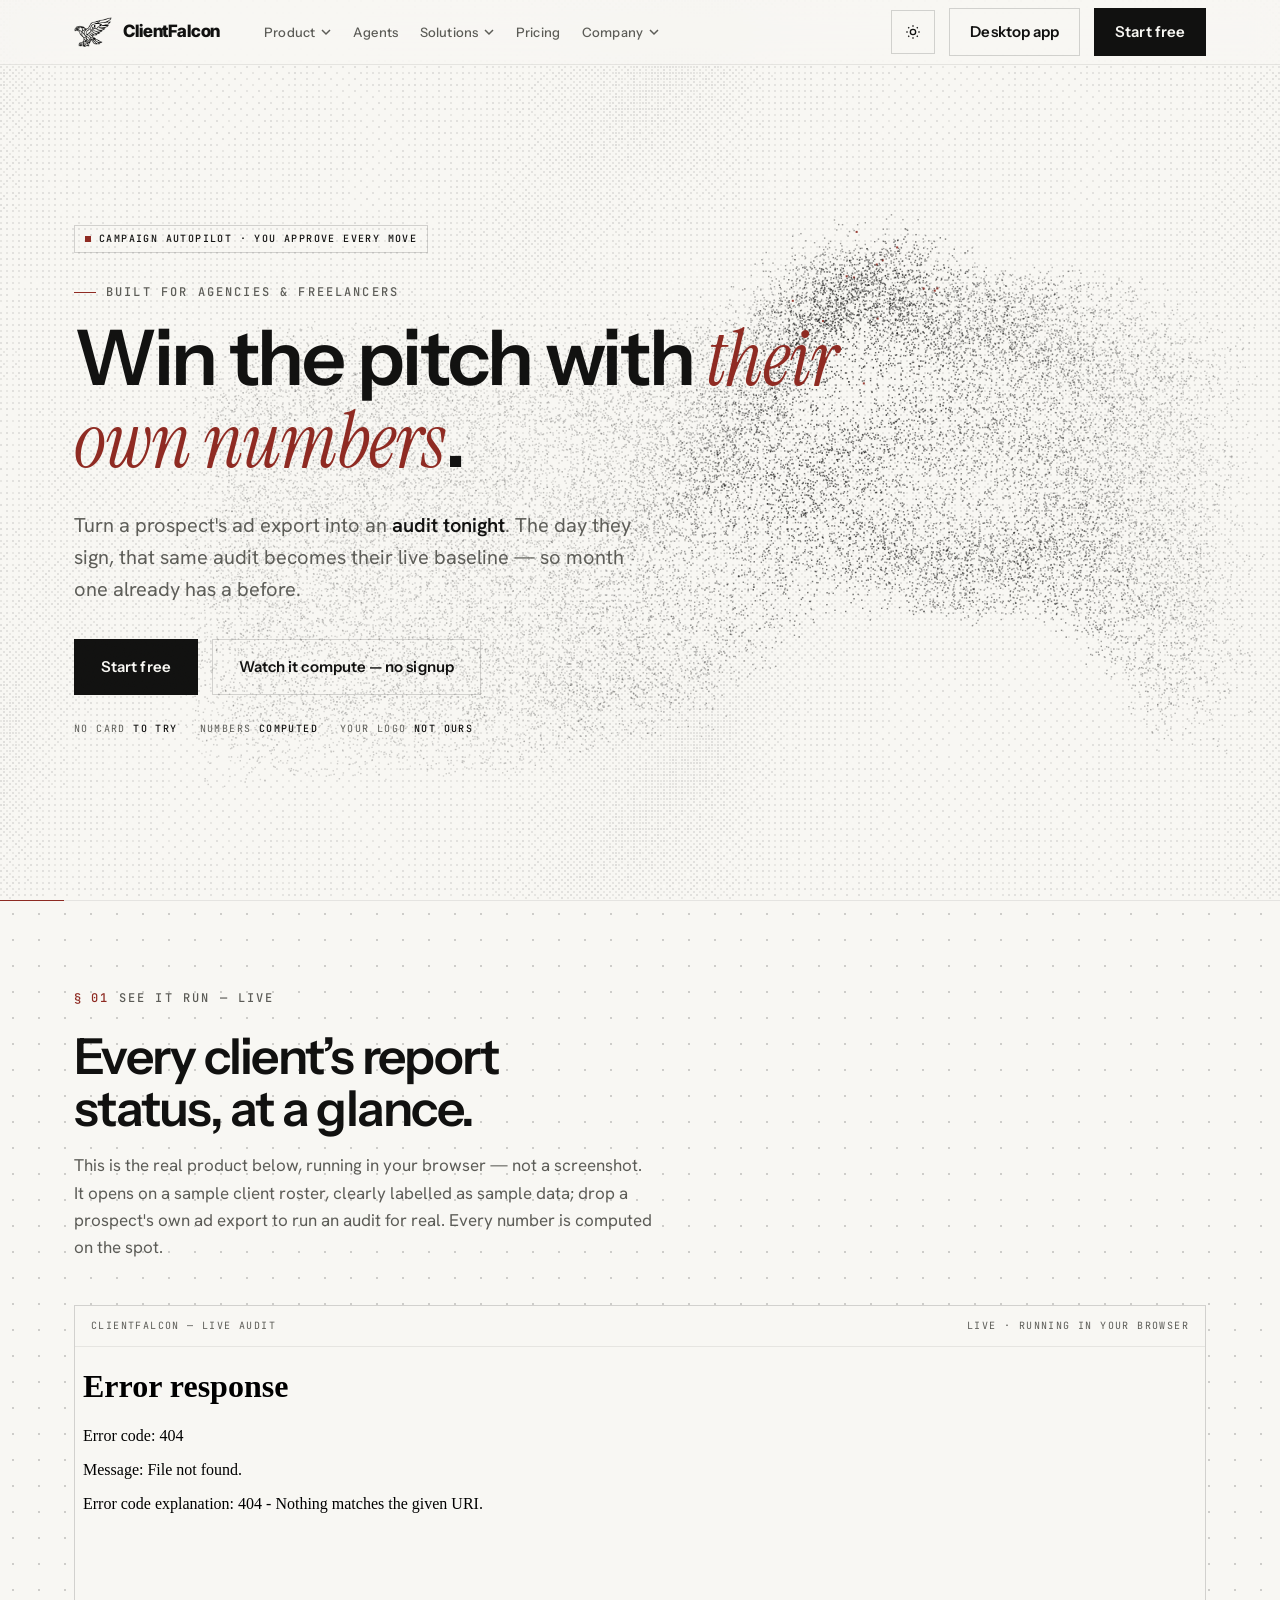
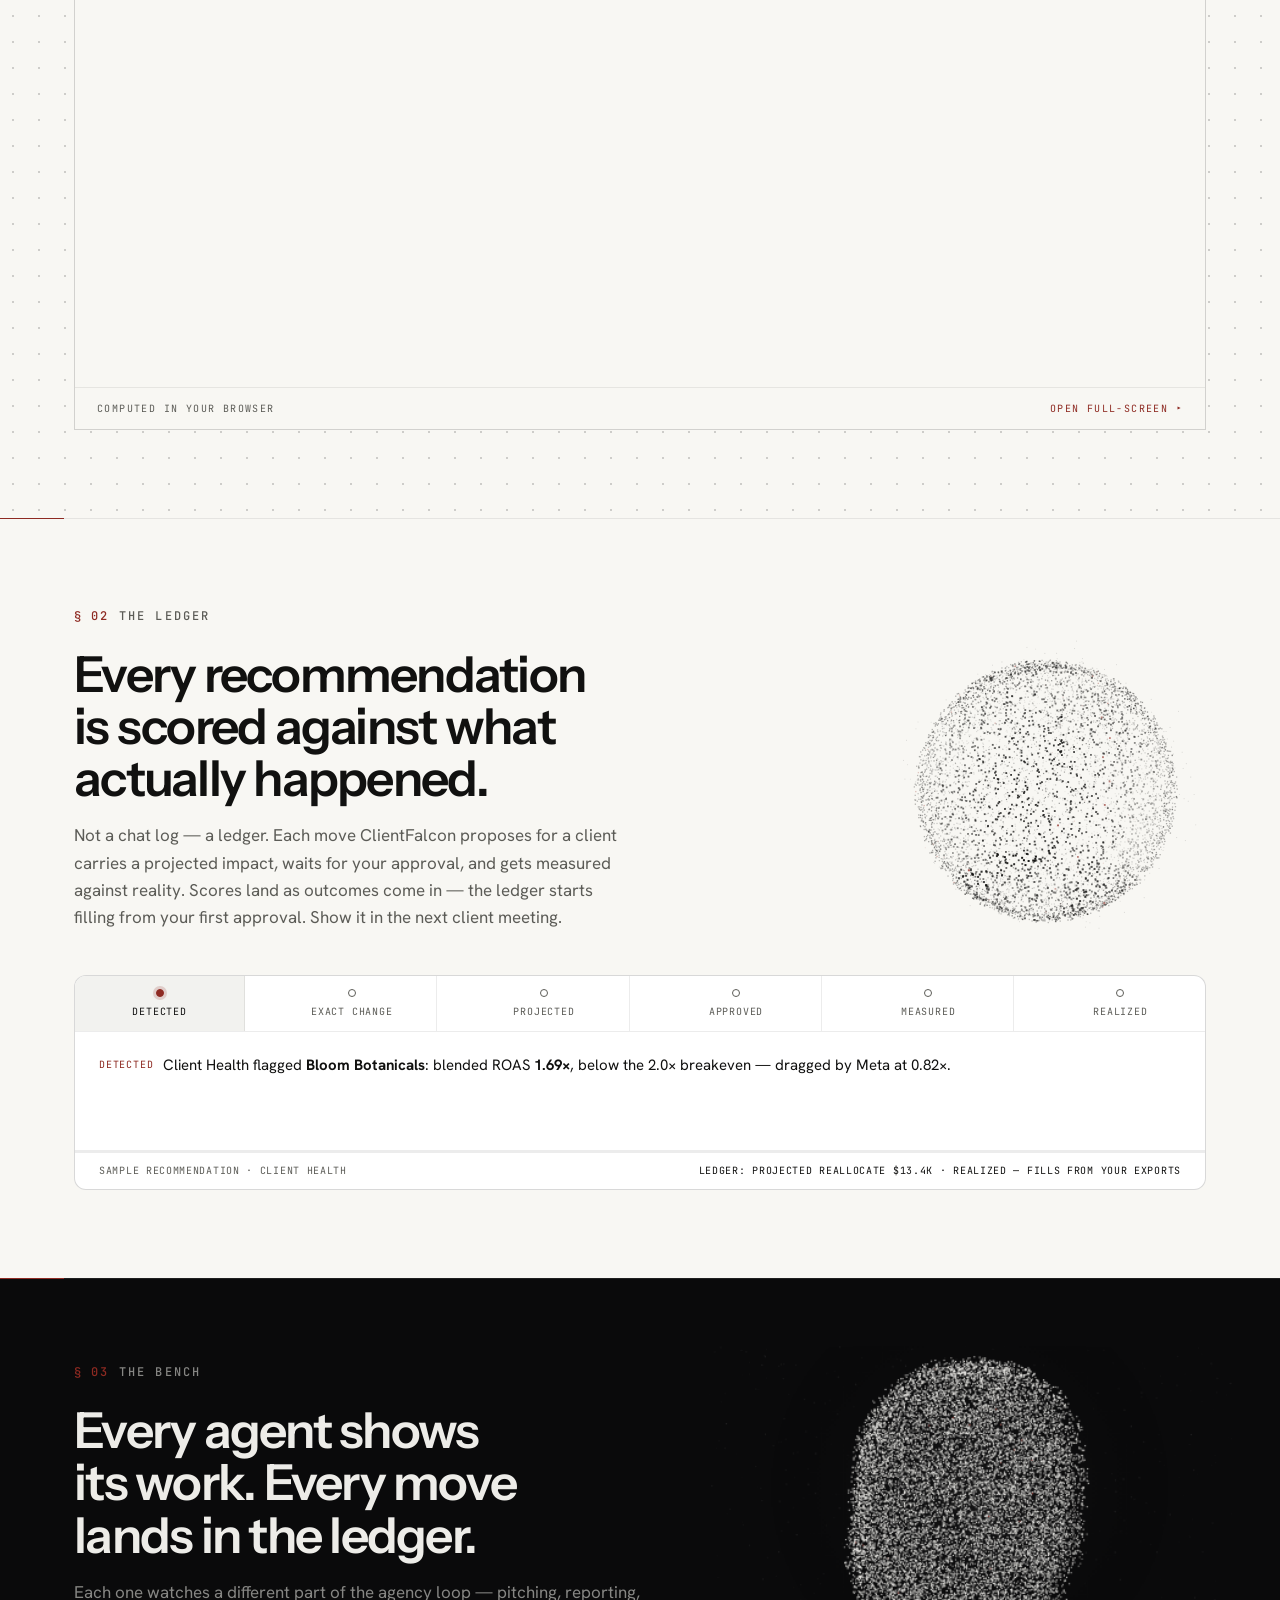
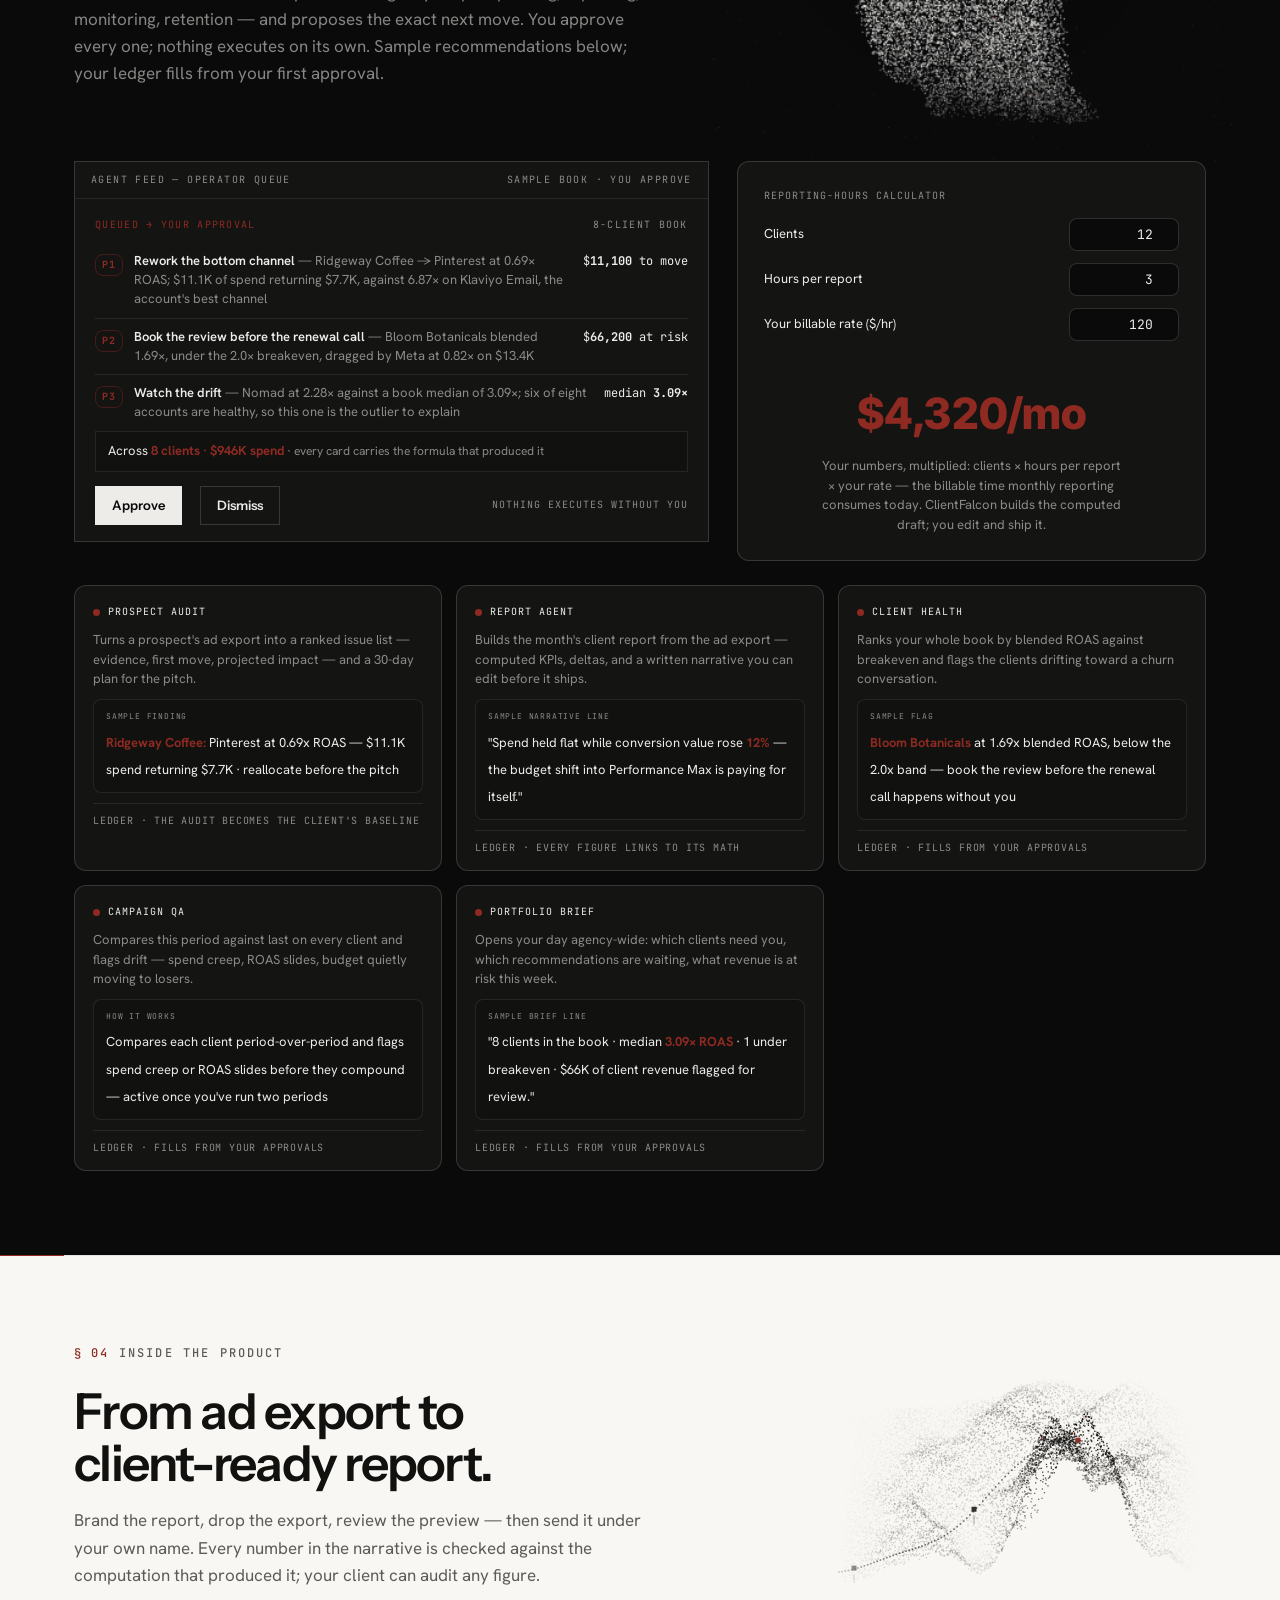
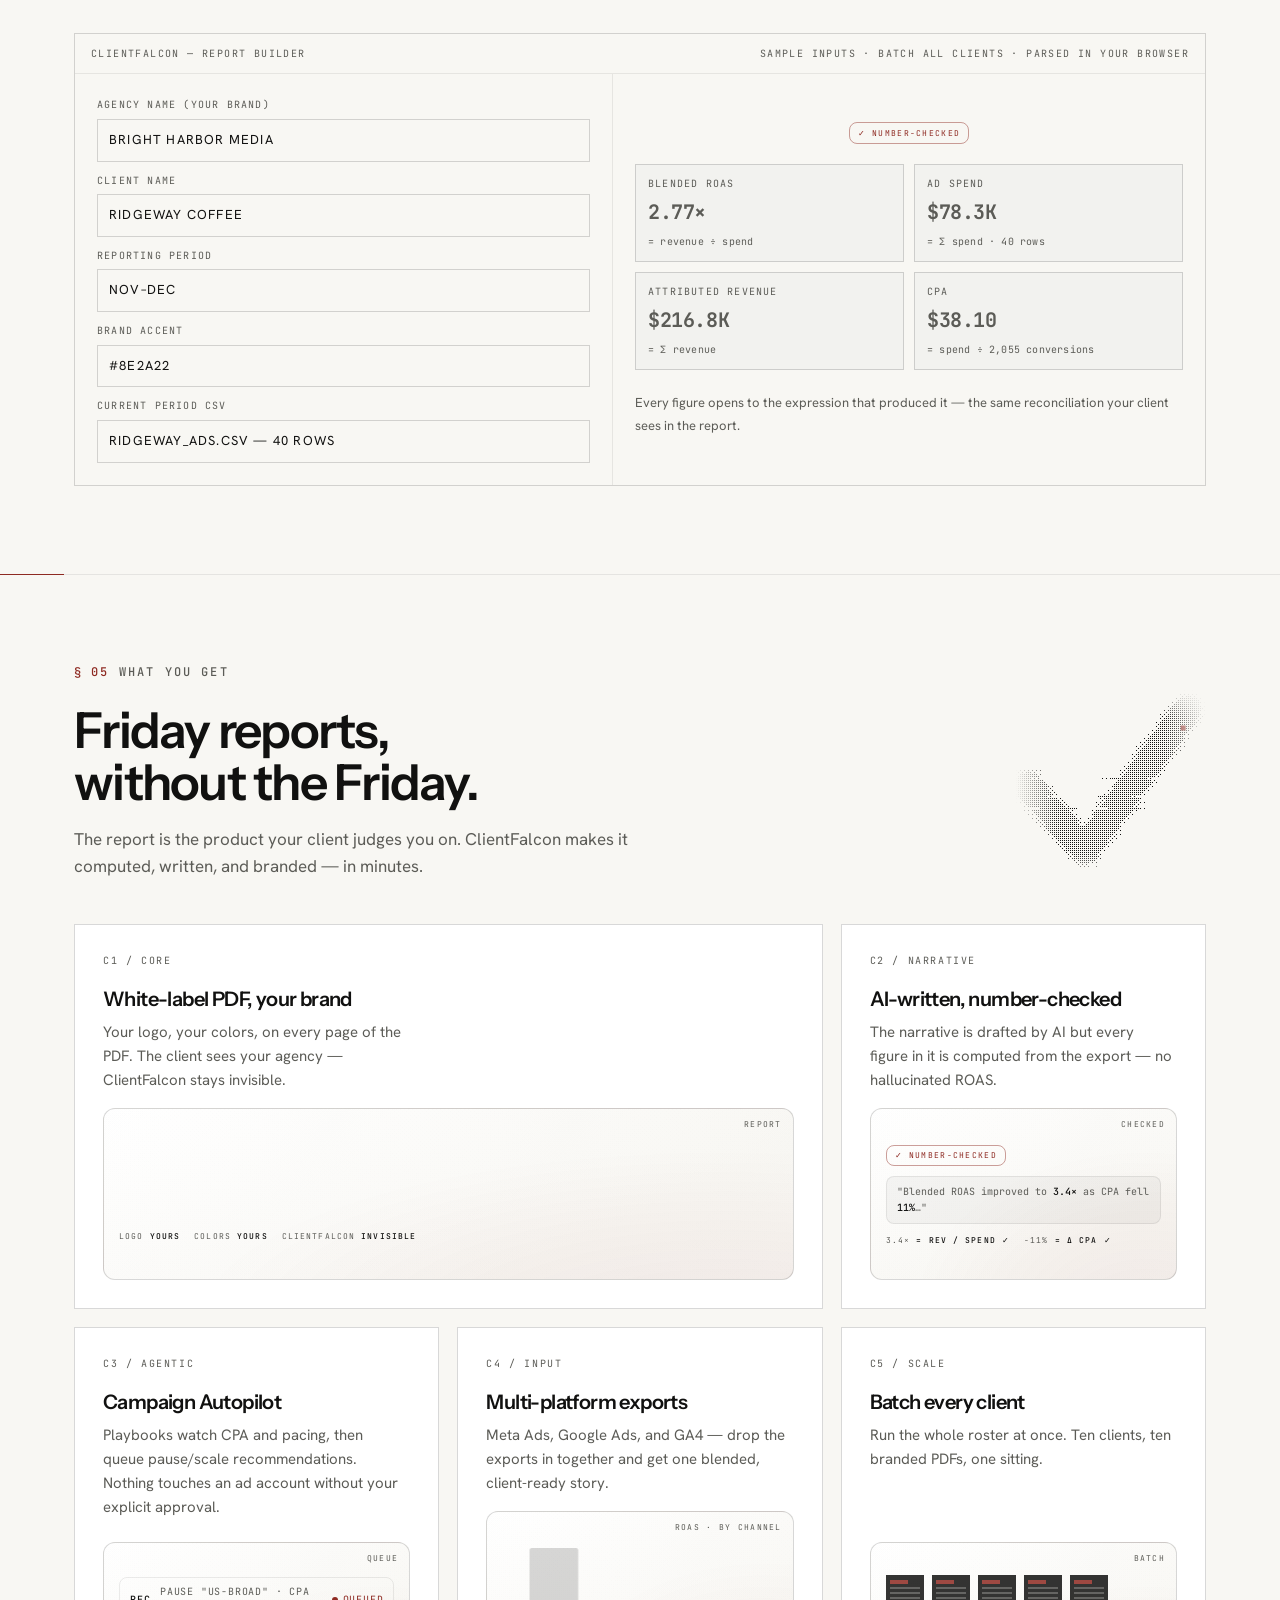
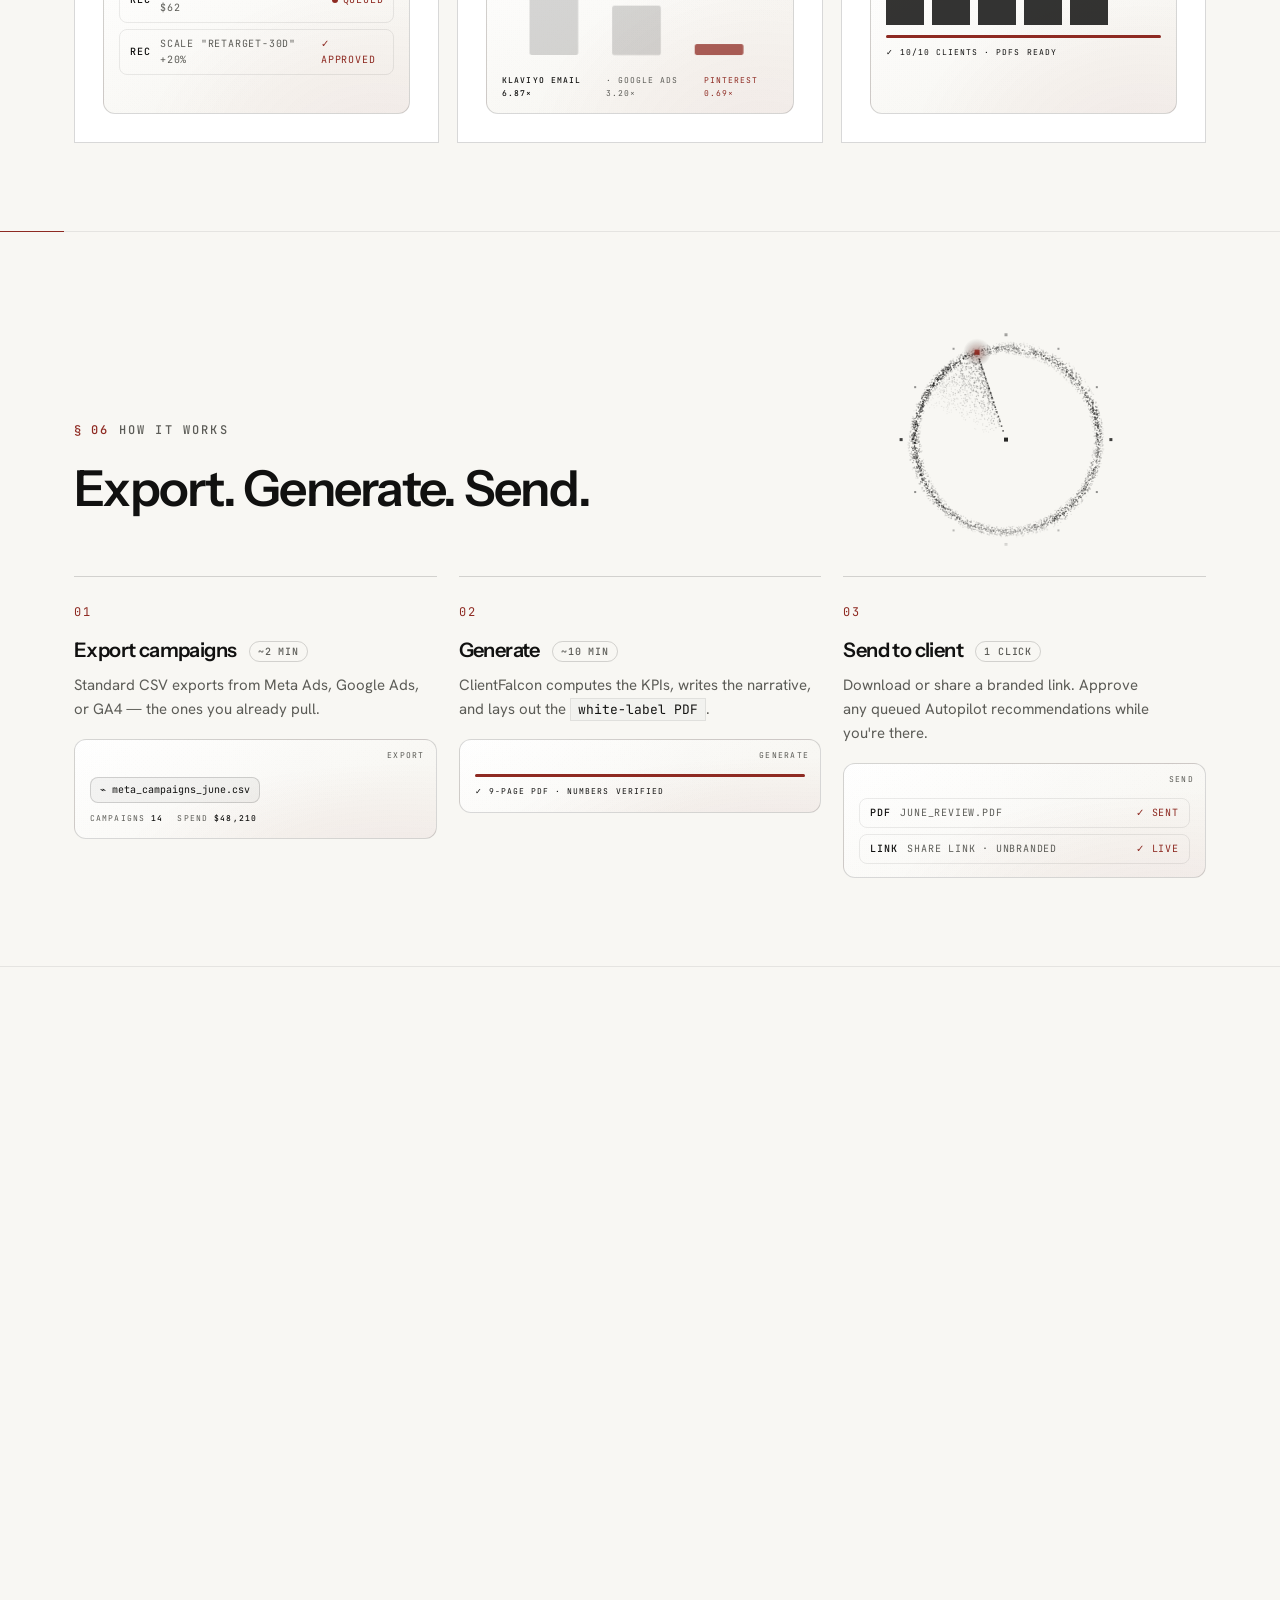
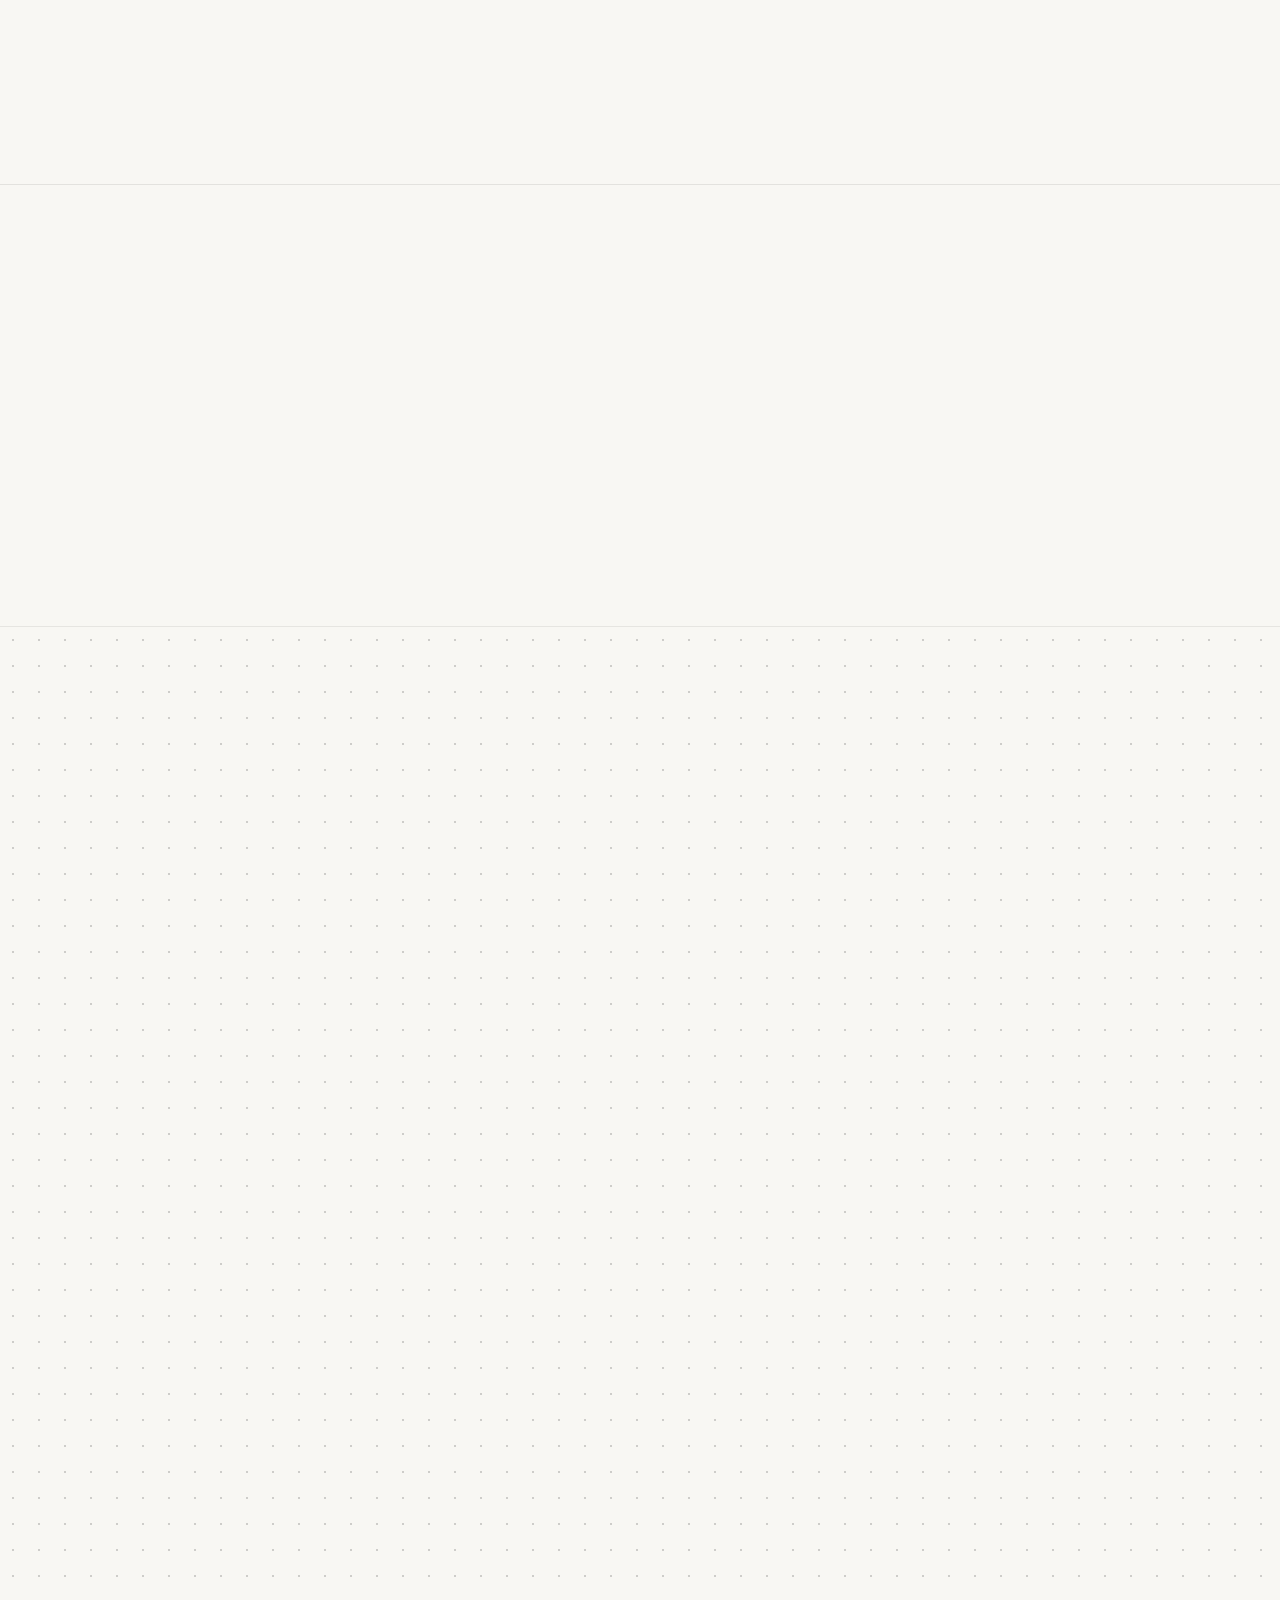
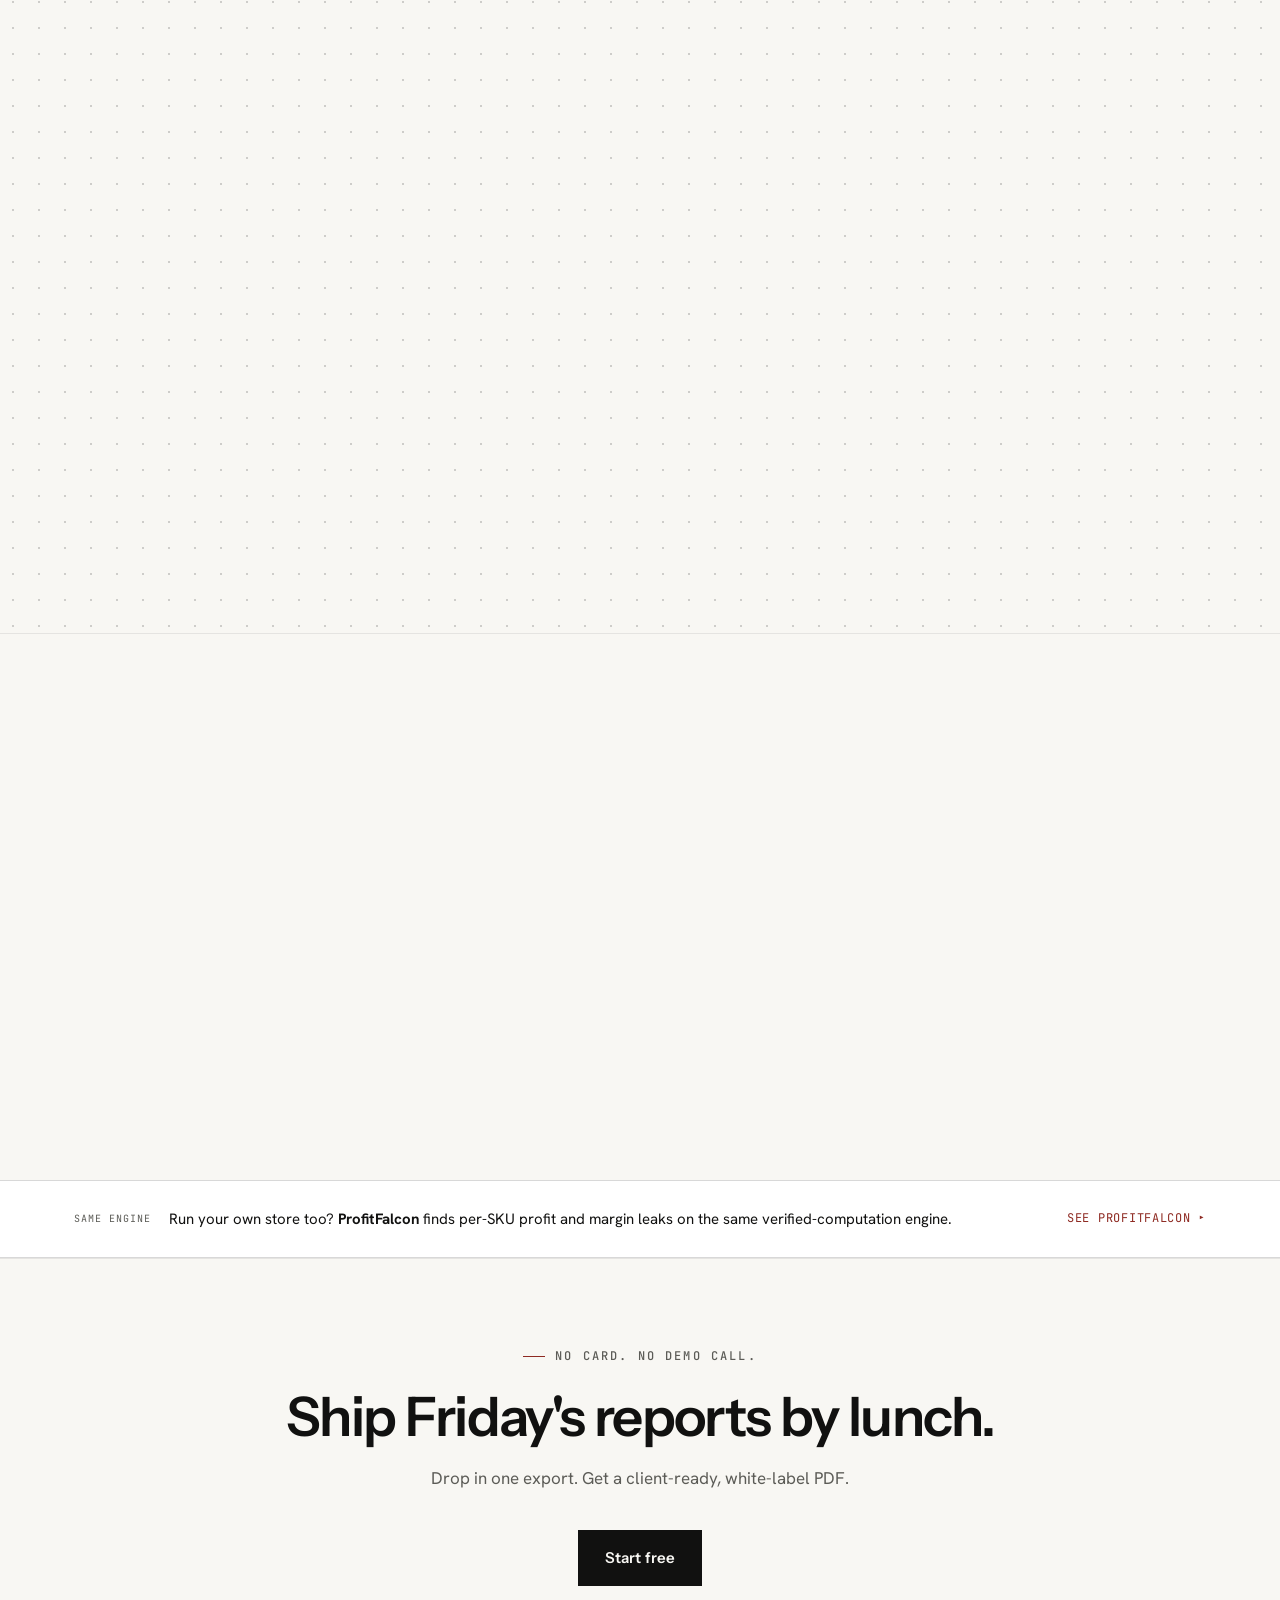
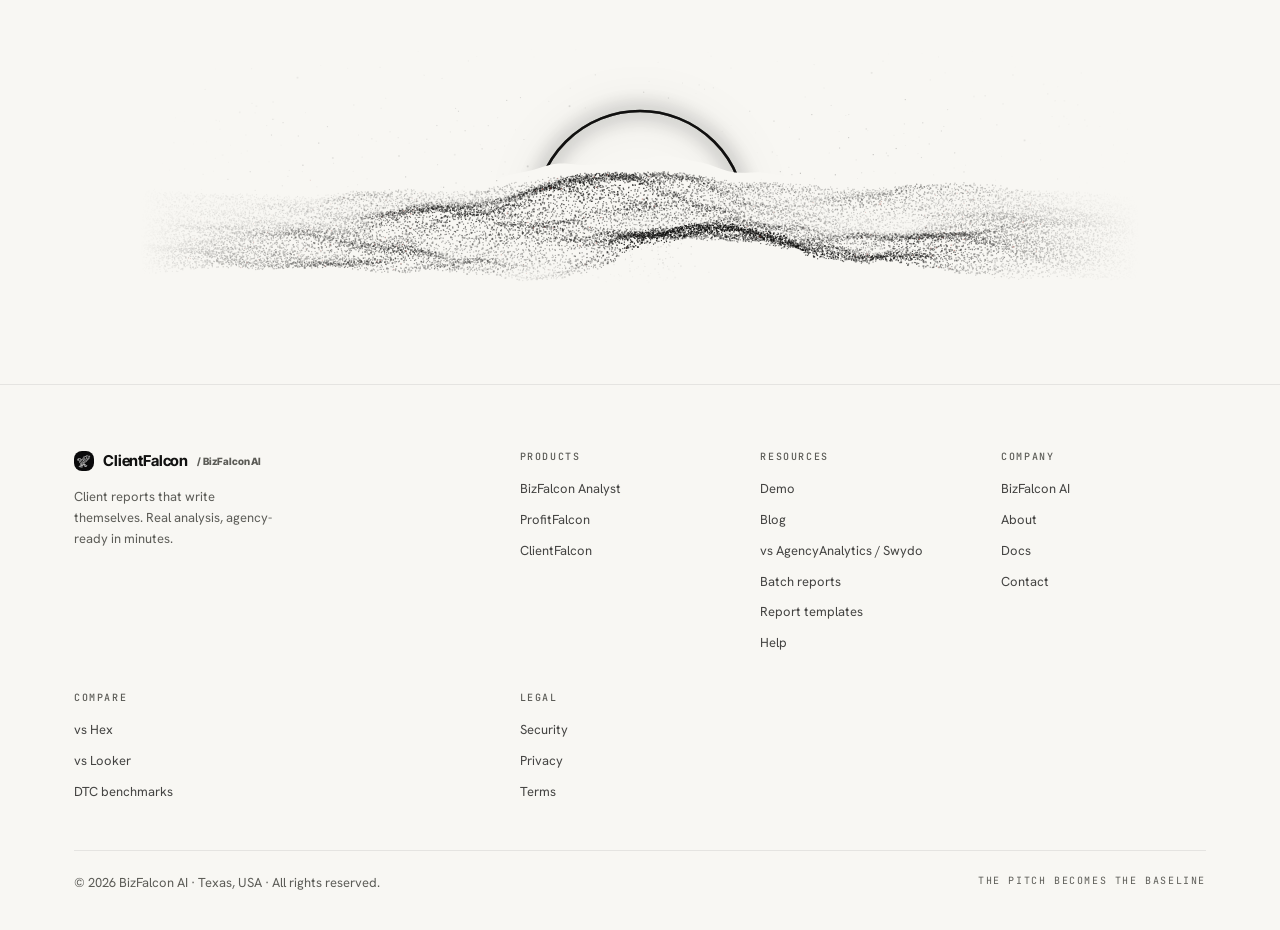
==== commit 822d00a6: "Say roster where the embed opens on the roster, and drop dead add-on CSS Two pieces of ClientFalcon " ====
--- a/index.html
+++ b/index.html
@@ -269,7 +269,7 @@
       <div class="sec-head rv" data-dock data-dock-clearance="32">
         <div class="eyebrow">See it run — live</div>
         <h2>Every client&rsquo;s report status, at a glance.</h2>
-        <p>This is the real product below, running in your browser — not a screenshot. It opens on a sample audit, clearly labelled as sample data; drop a prospect's own ad export to run it for real. Every number is computed on the spot.</p>
+        <p>This is the real product below, running in your browser — not a screenshot. It opens on a sample client roster, clearly labelled as sample data; drop a prospect's own ad export to run an audit for real. Every number is computed on the spot.</p>
       </div>
     </div>
     <div class="rv d1">
--- a/dusk.css
+++ b/dusk.css
@@ -368,11 +368,6 @@
    anchoring to the last line takes whatever remains instead of assuming four. */
 .cmp--inplans{grid-column:2/-1;margin-top:0!important;align-self:start}
 @media(max-width:900px){.cmp--inplans{grid-column:1/-1}}
-.plan--addon .plan-name{flex:none}
-.plan--addon ul{display:flex;flex-wrap:wrap;gap:8px 22px;flex:1 1 380px;margin:0}
-.plan--addon ul li{border:0;padding:0}
-.plan--addon .btn{margin-left:auto;flex:none}
-@media(max-width:860px){.plan--addon{display:block}.plan--addon ul{display:block}.plan--addon .btn{margin-left:0}}
 .plan{border:1px solid var(--line);background:var(--card);padding:30px 26px;display:flex;flex-direction:column;position:relative;transition:border-color .25s ease}
 .plan:hover{border-color:var(--fg)}
 .plan.hot{border-color:var(--fg)}
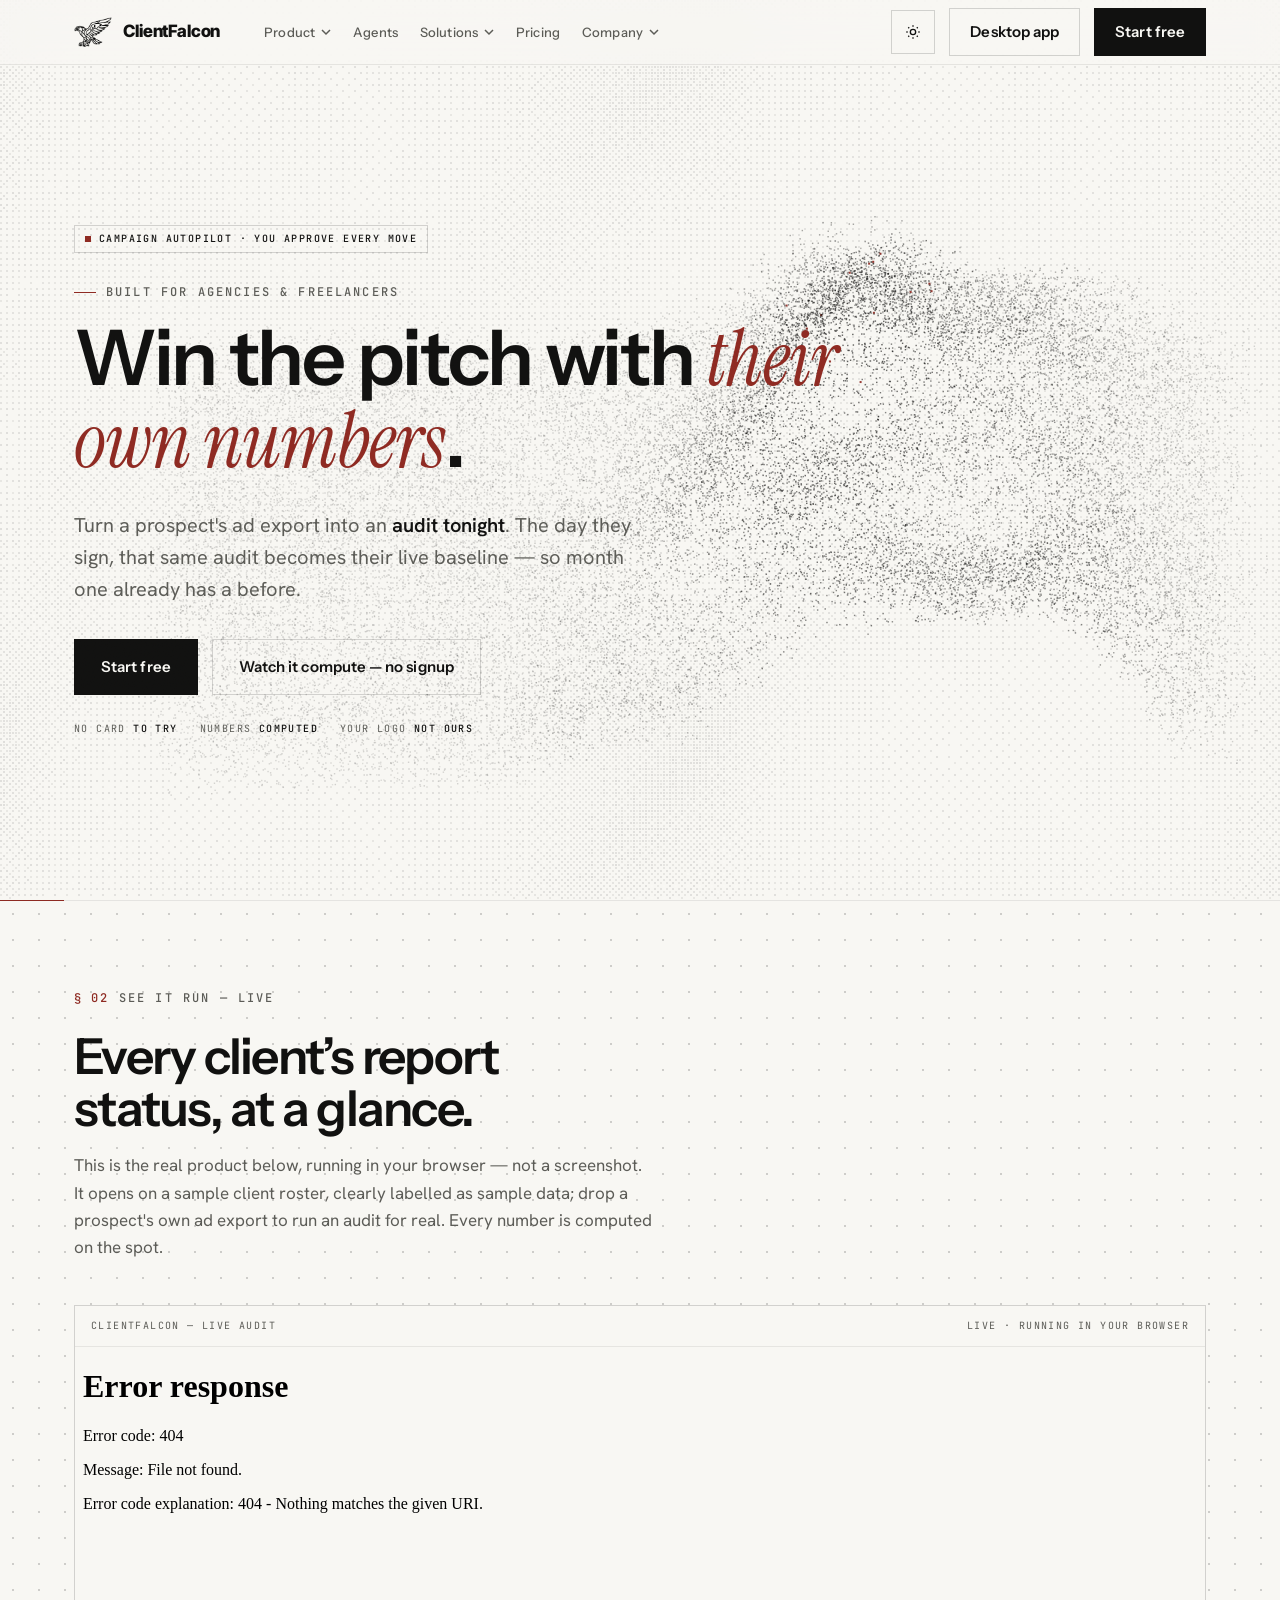
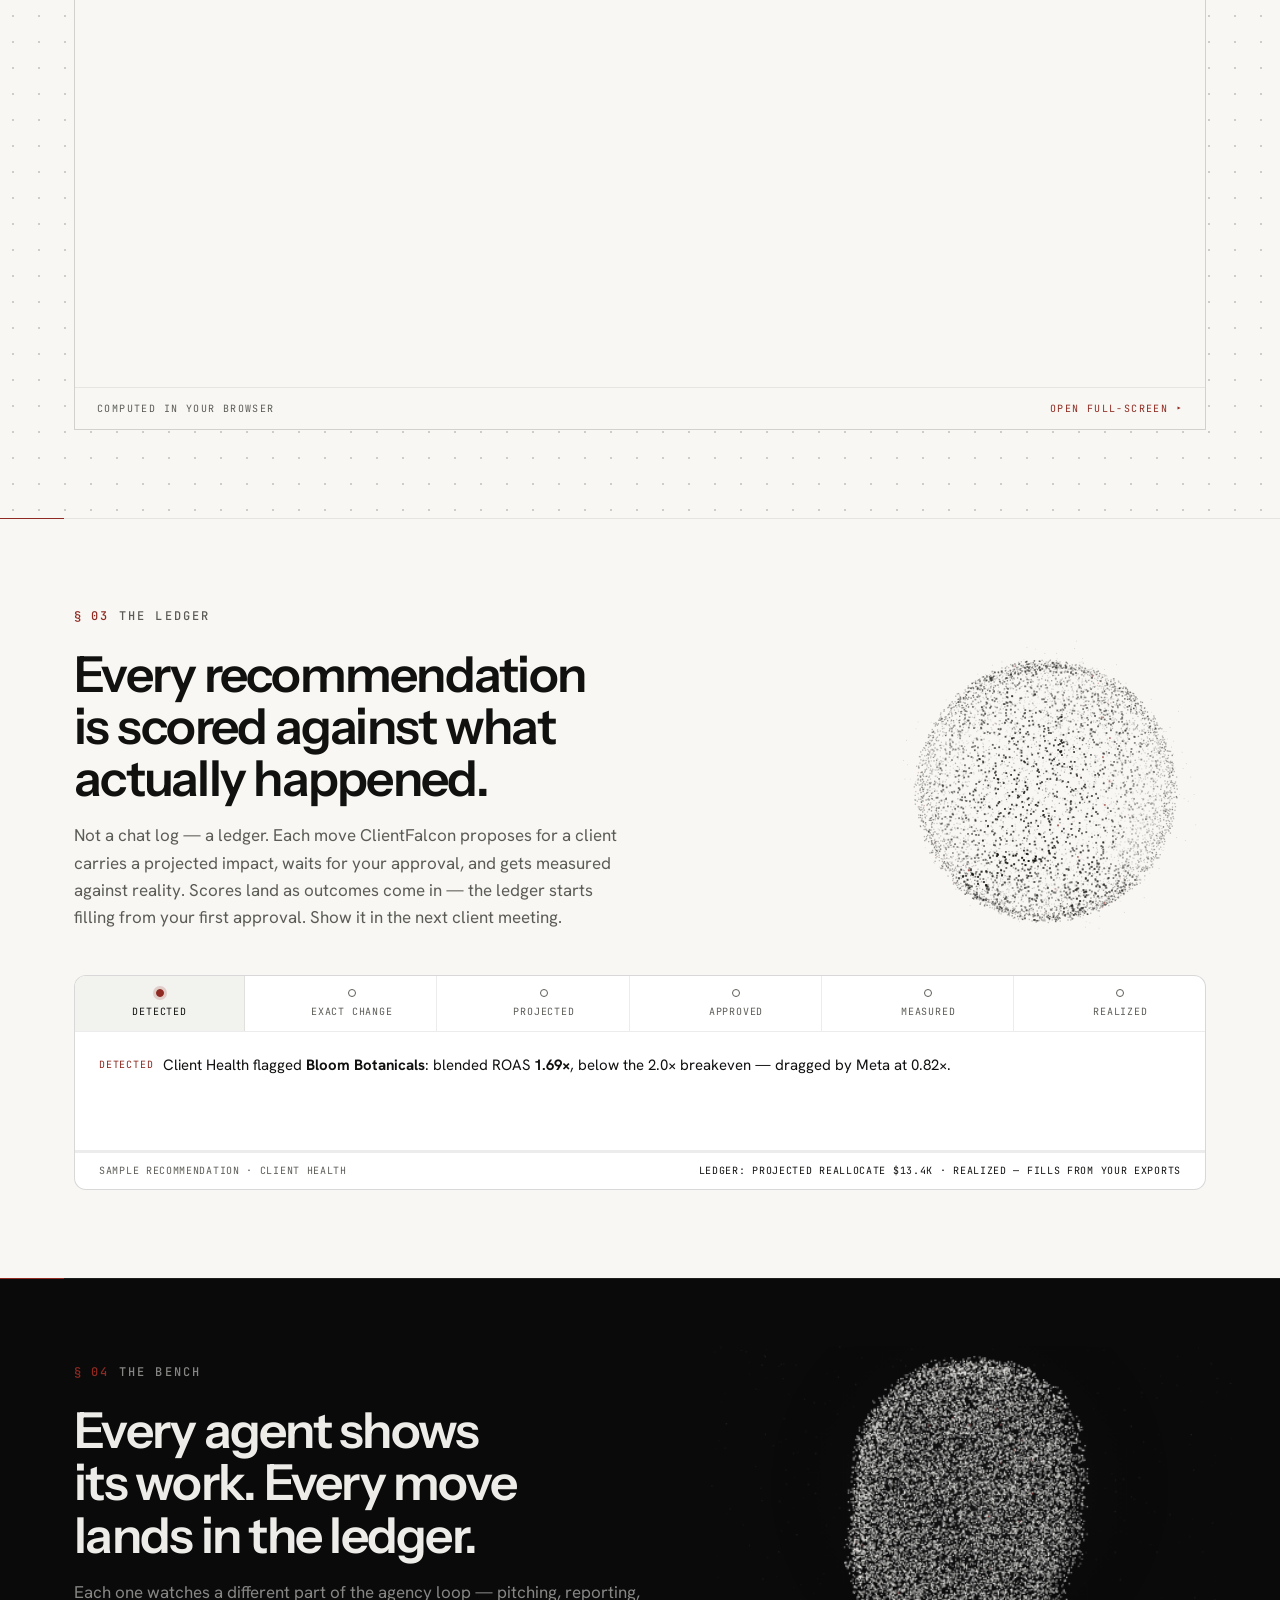
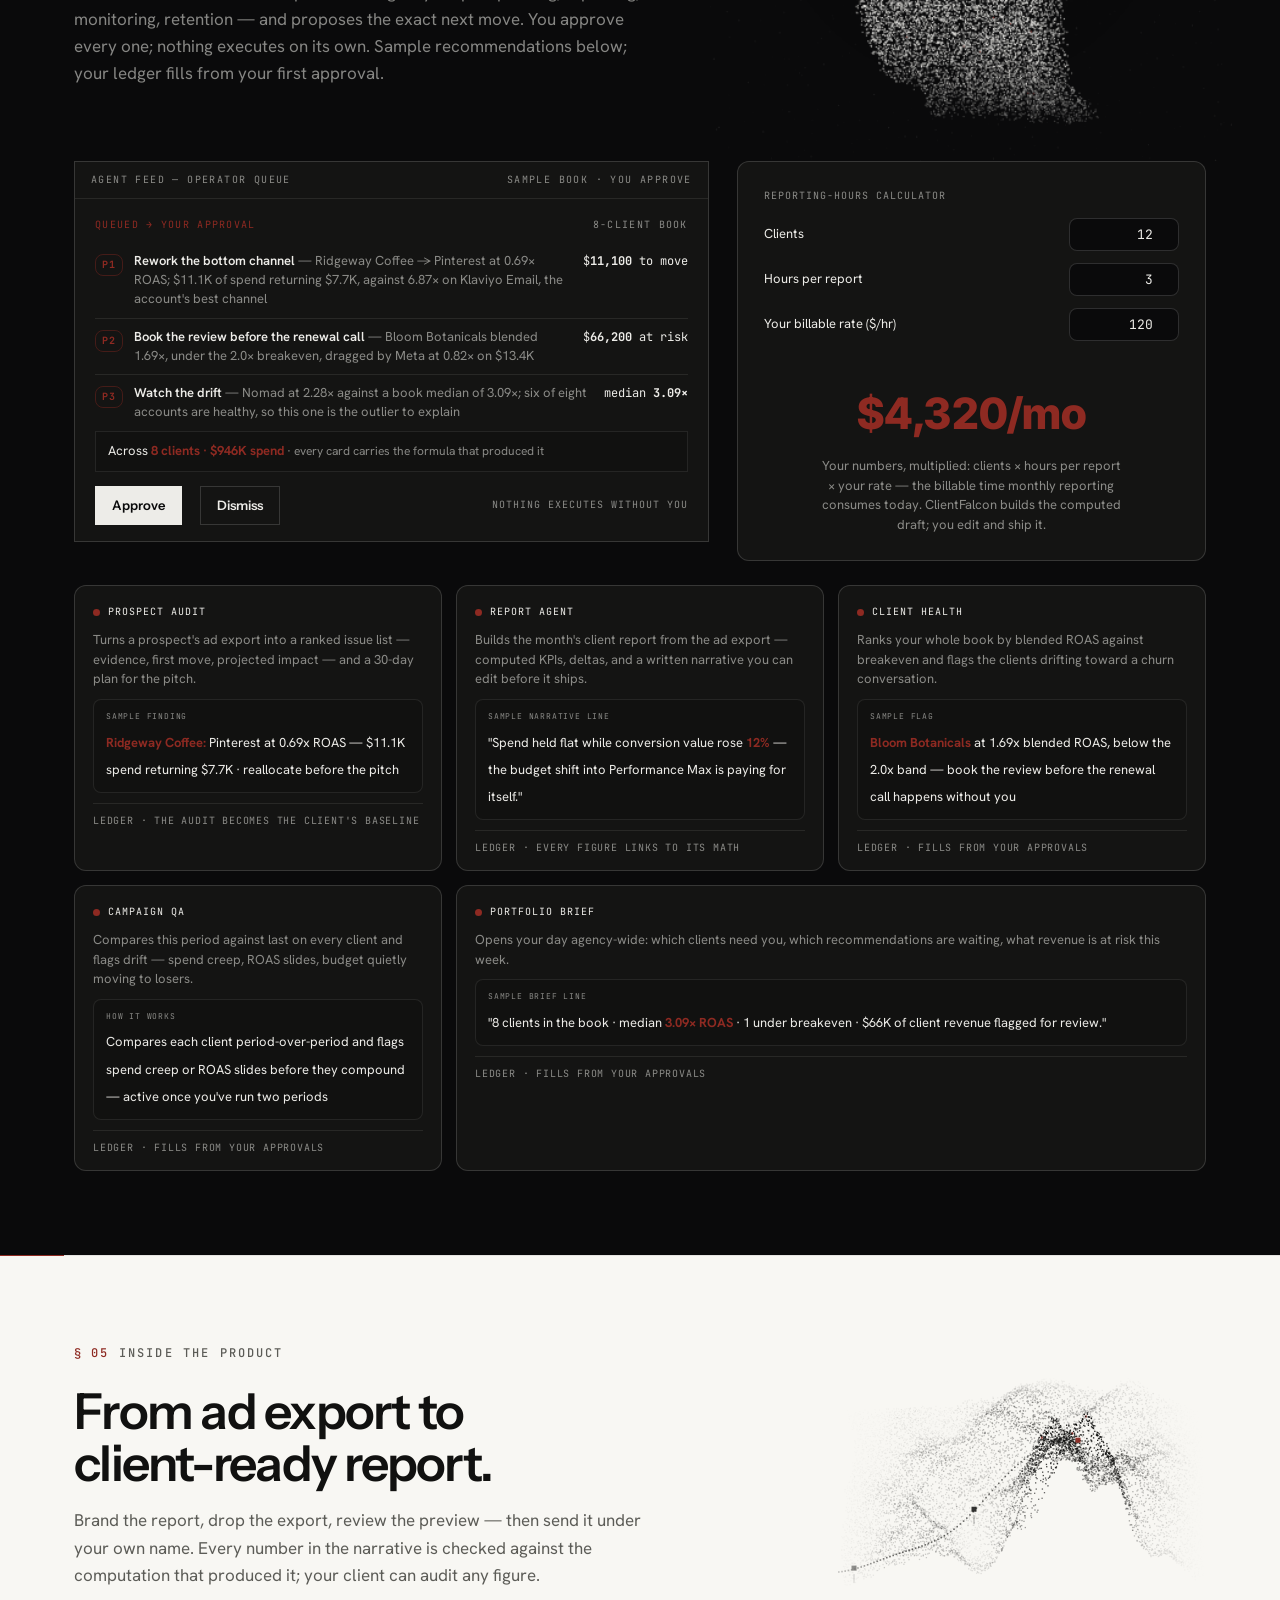
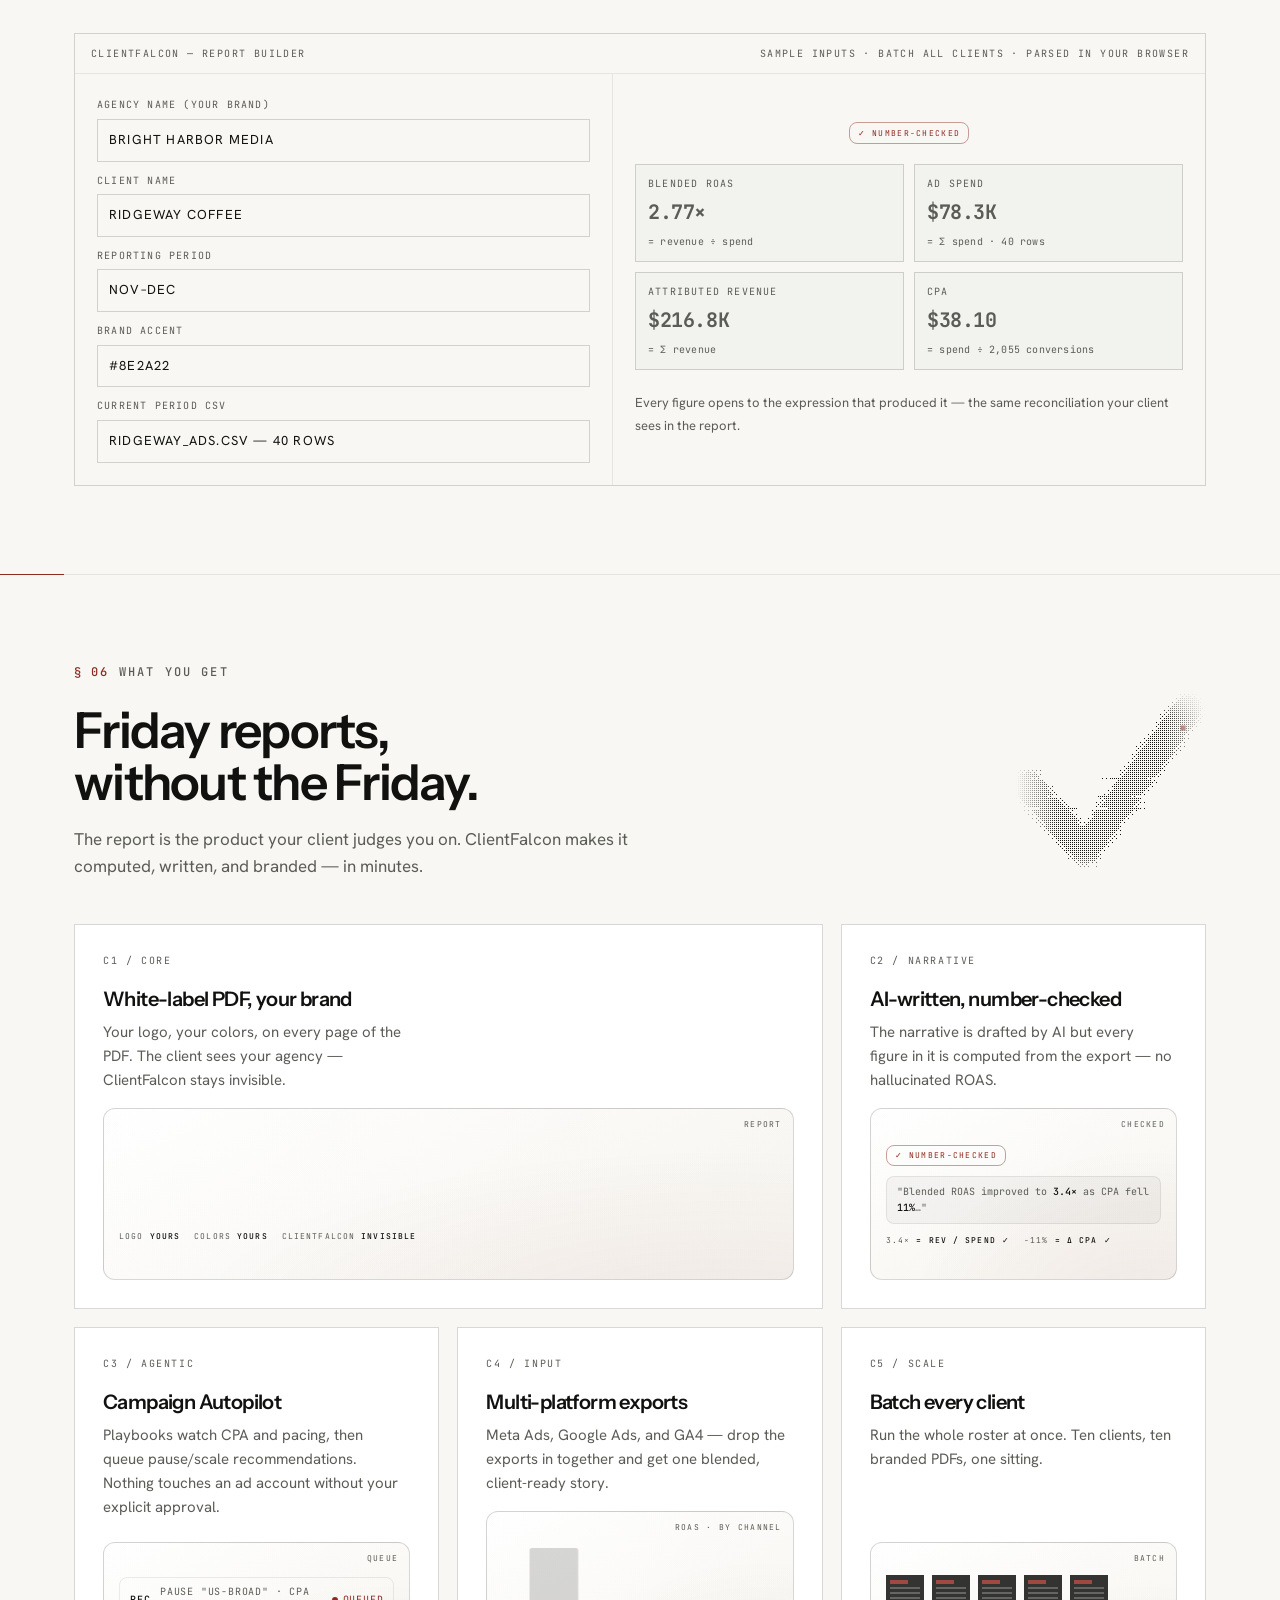
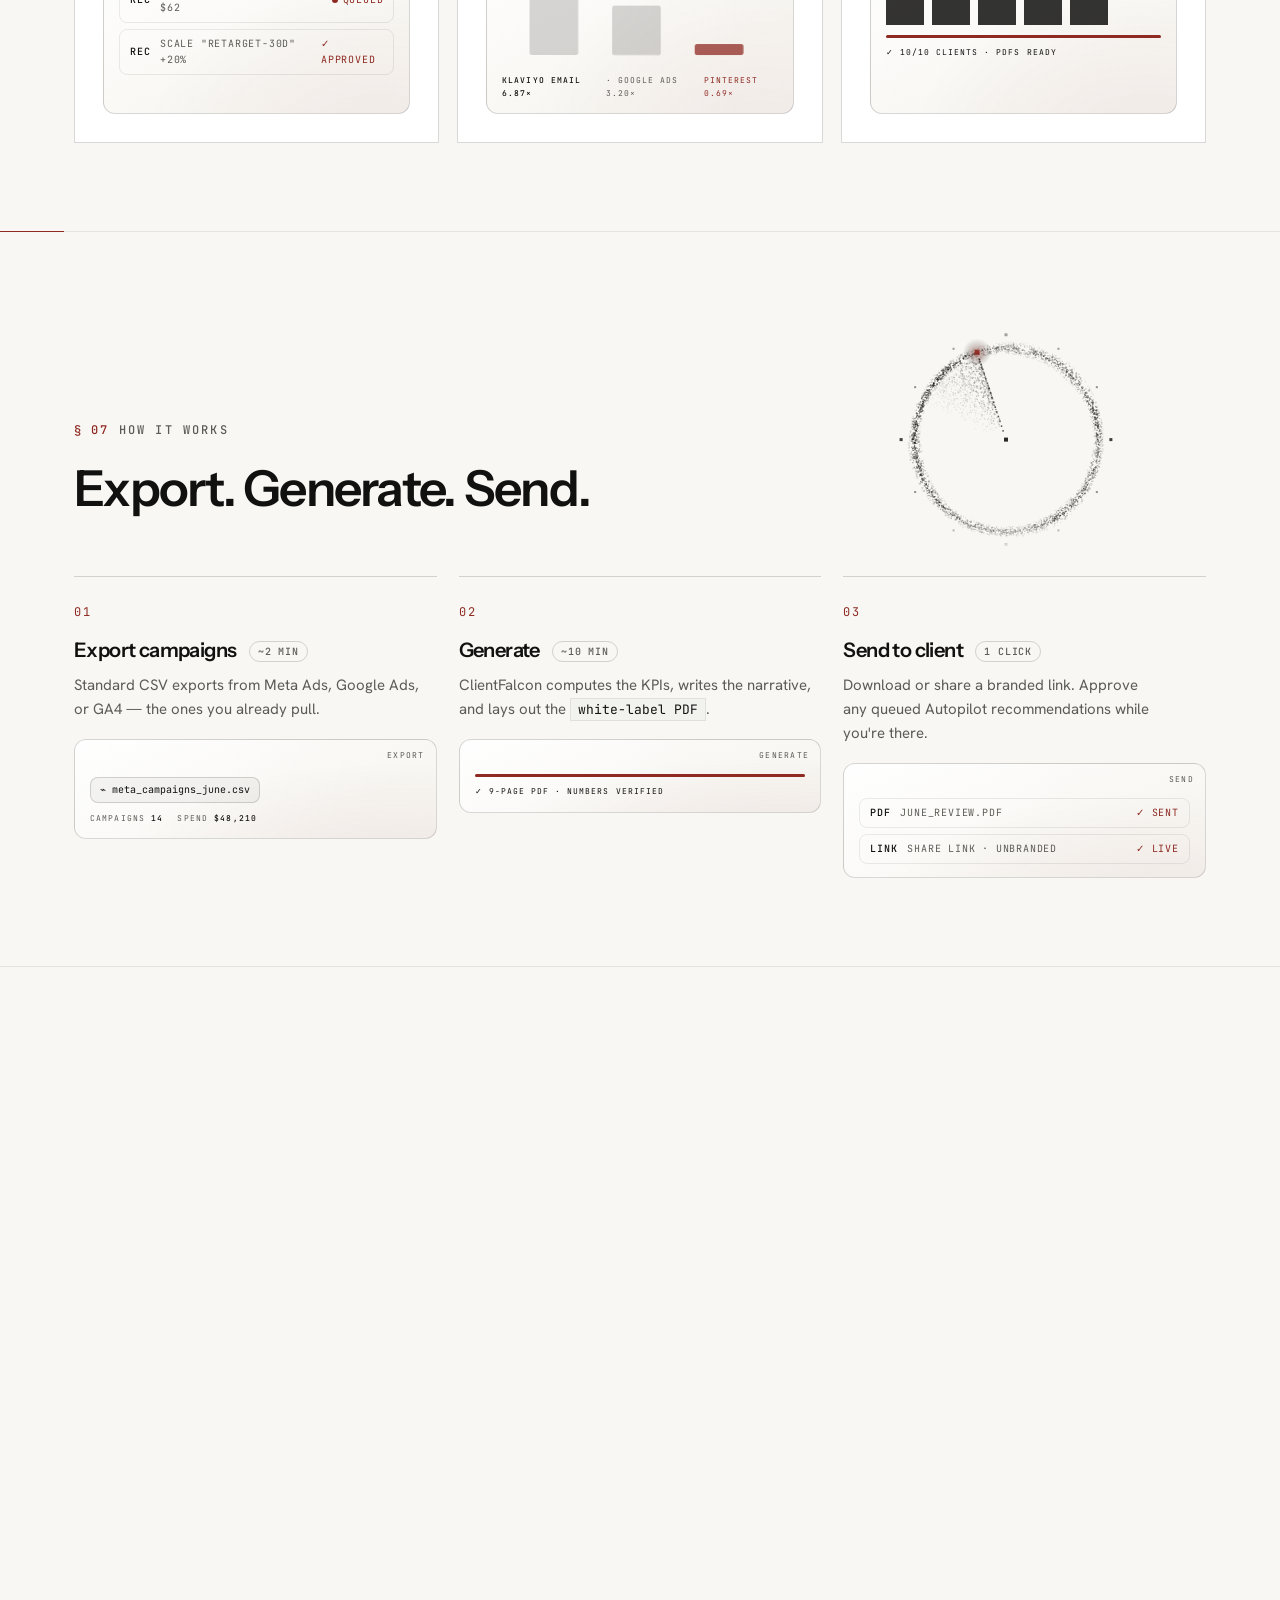
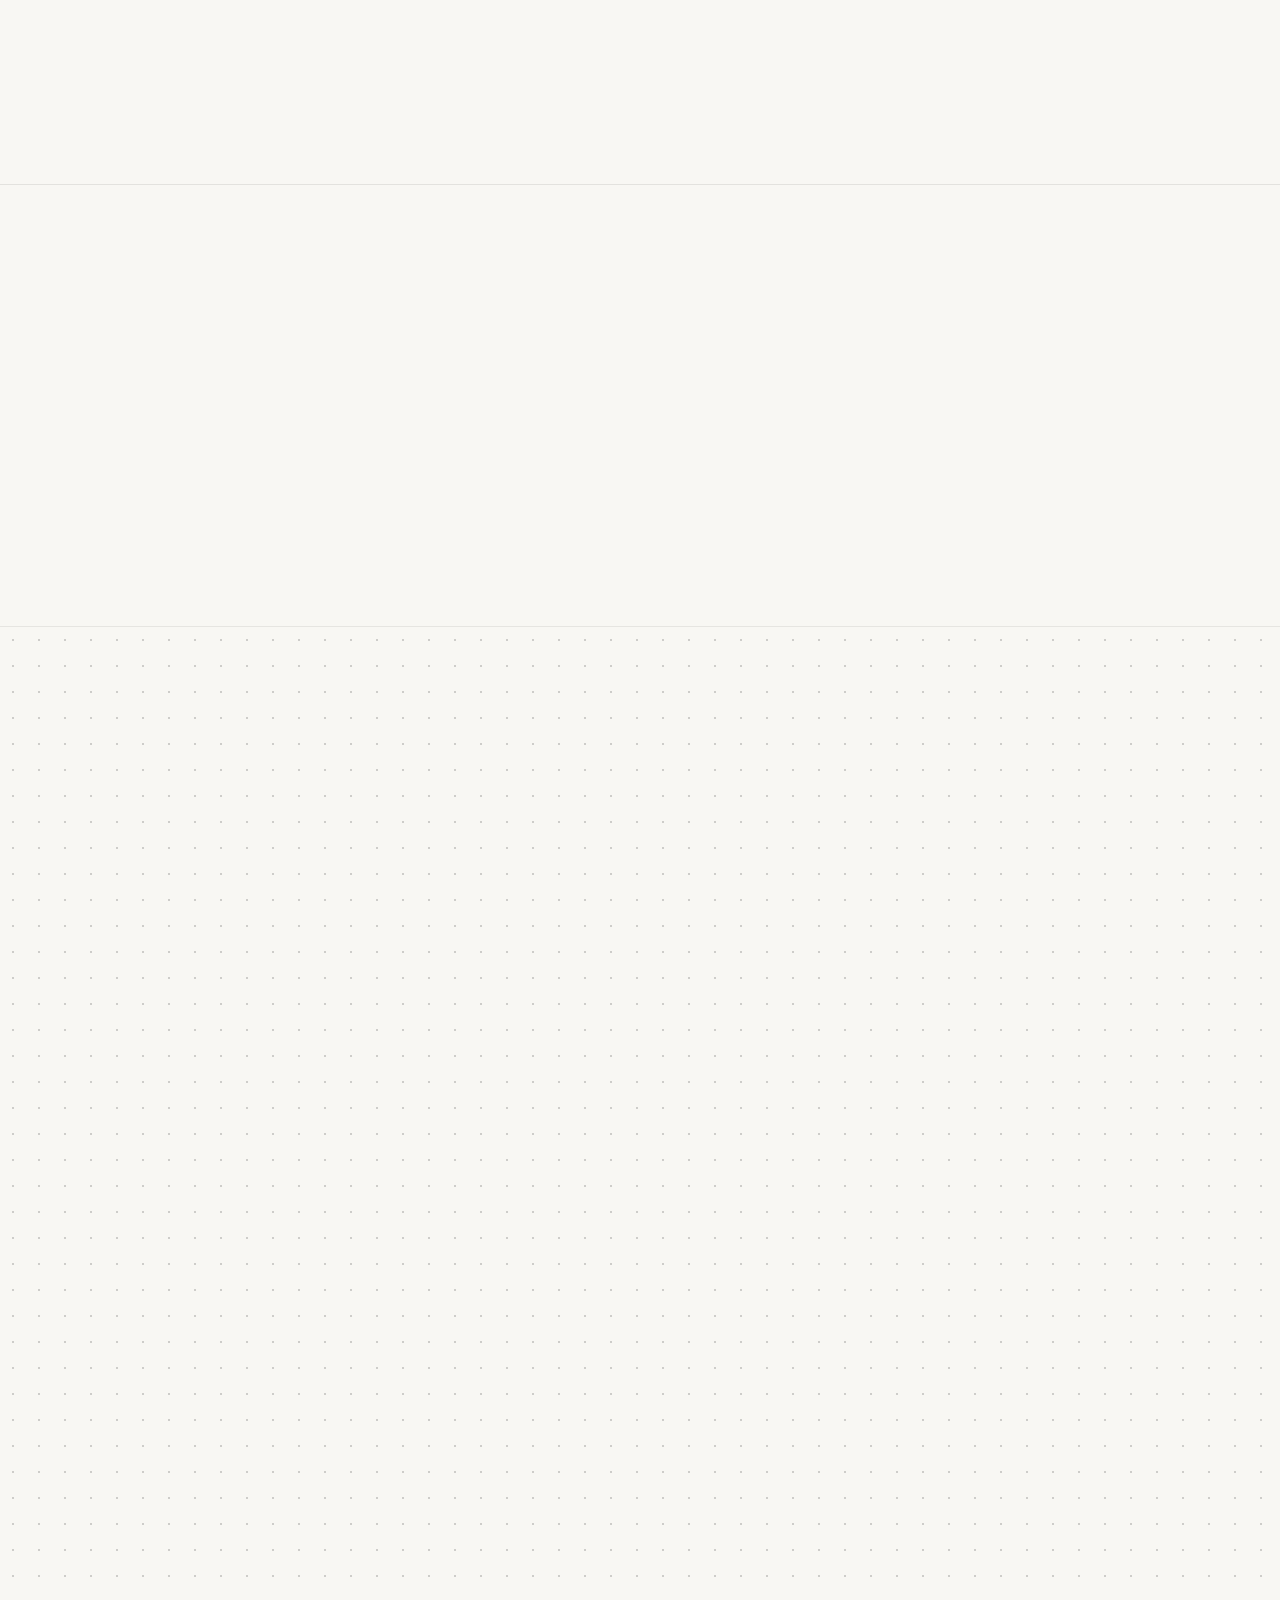
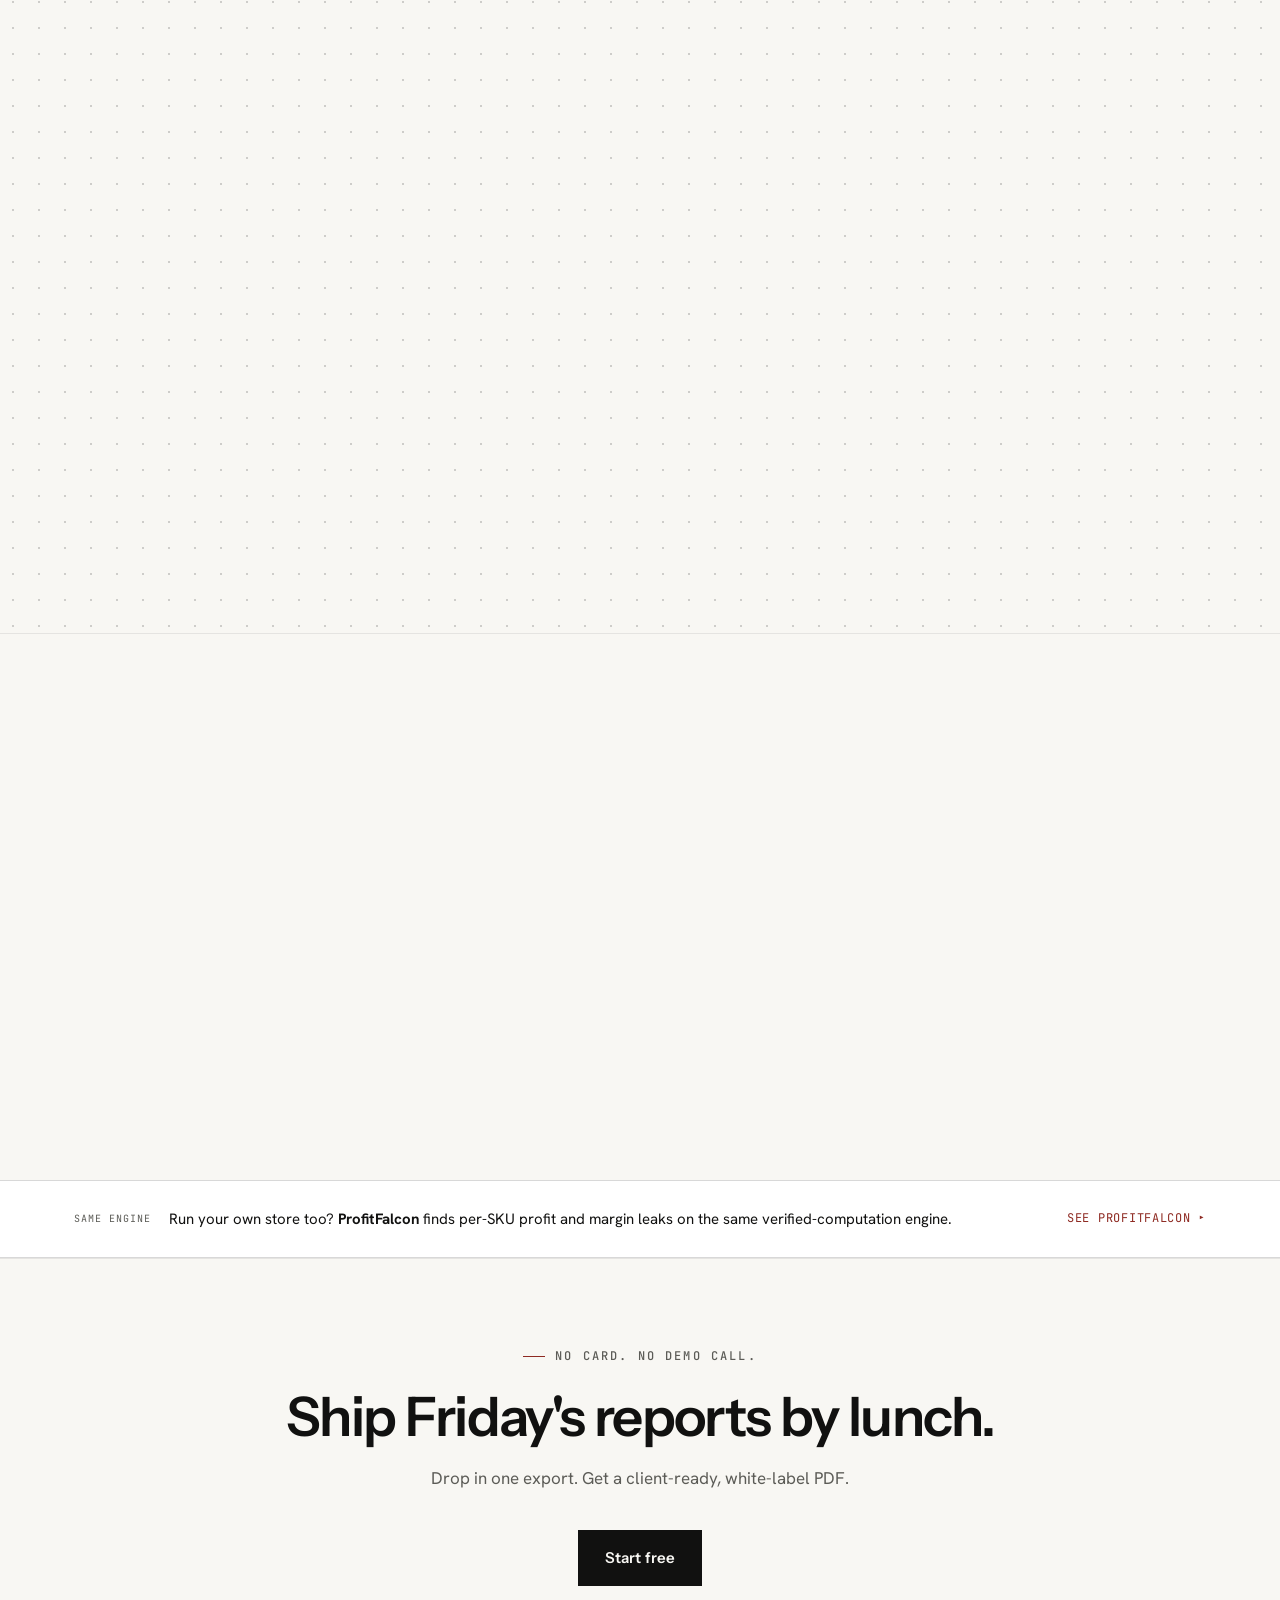
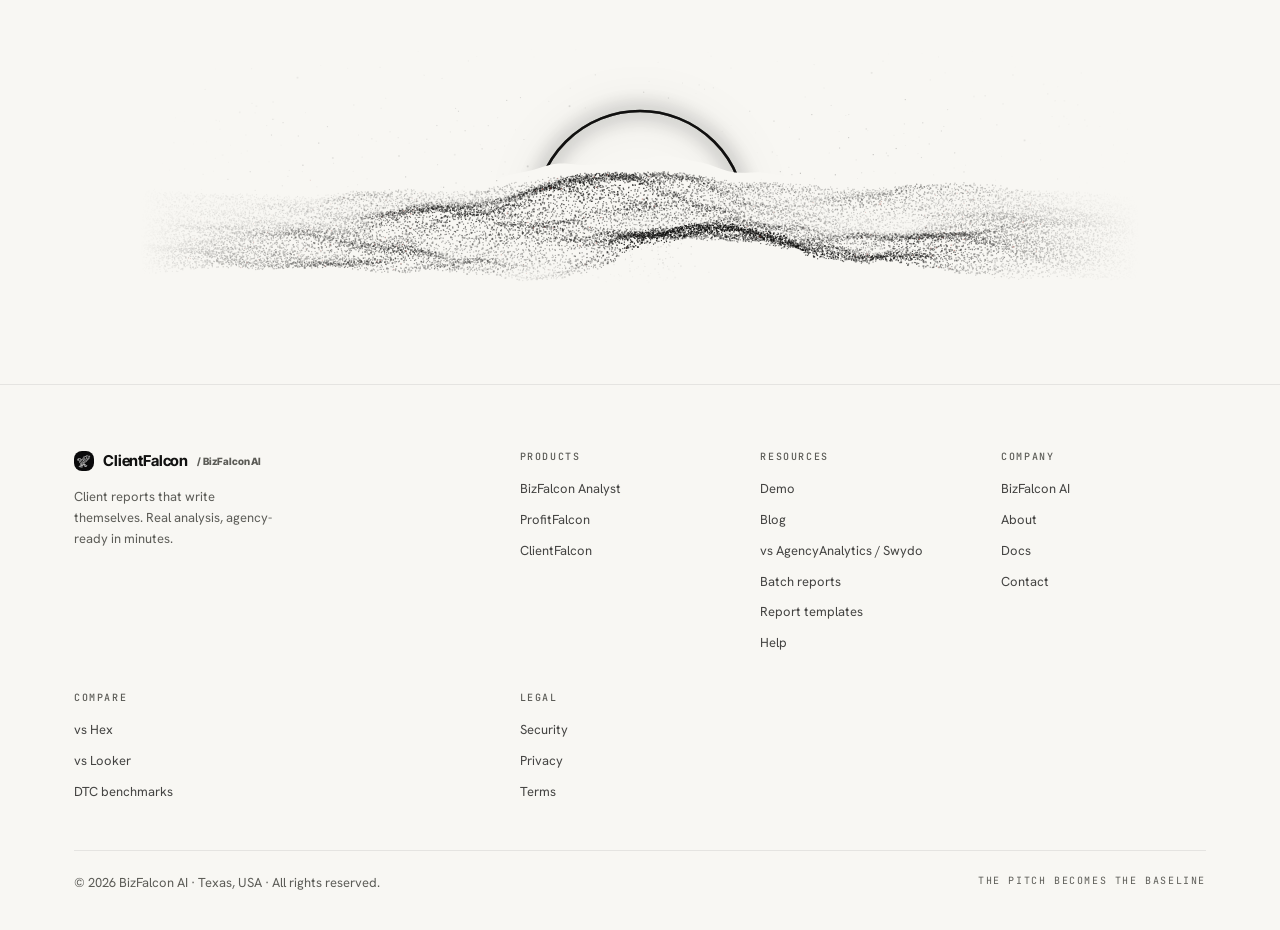
==== commit 90a0aa26: "Skip link, dead hero CSS removed, bench grid fills its last row Same pass as talonomic. This copy is" ====
--- a/index.html
+++ b/index.html
@@ -7,16 +7,16 @@
 <meta name="theme-color" content="#F8F7F3">
 <title>ClientFalcon — The audit that wins the pitch becomes the client's baseline</title>
 <meta name="description" content="AI client reporting for marketing agencies. Ad platform exports become an AI-written narrative and a white-label PDF your client actually reads — plus Campaign Autopilot with human approval.">
-<link rel="icon" href="favicon.ico?v=20260807c">
-<link rel="icon" type="image/png" sizes="32x32" href="favicon-32.png?v=20260807c">
-<link rel="apple-touch-icon" href="apple-touch-icon.png?v=20260807c">
+<link rel="icon" href="favicon.ico?v=20260808c">
+<link rel="icon" type="image/png" sizes="32x32" href="favicon-32.png?v=20260808c">
+<link rel="apple-touch-icon" href="apple-touch-icon.png?v=20260808c">
 <link rel="manifest" href="/talonmark-app.webmanifest">
 <meta name="apple-mobile-web-app-title" content="ClientFalcon">
 <meta name="mobile-web-app-capable" content="yes">
 <link rel="preconnect" href="https://fonts.googleapis.com">
 <link rel="preconnect" href="https://fonts.gstatic.com" crossorigin>
 <link href="https://fonts.googleapis.com/css2?family=Instrument+Sans:wght@500;600&family=Hanken+Grotesk:wght@400;700&family=Inter+Tight:wght@800&family=JetBrains+Mono:wght@400;500;700&family=Instrument+Serif:ital@1&display=swap" rel="stylesheet">
-<link rel="stylesheet" href="./dusk.css?v=20260807c">
+<link rel="stylesheet" href="./dusk.css?v=20260808c">
 <style>
 /* ONE column, because there is only one child. The 1fr 1.05fr template reserved a
    second column that nothing has ever filled: measured at 1280px it was 555px of
@@ -33,9 +33,6 @@
 .pdfpage i.w40{width:40%}.pdfpage i.w70{width:70%}.pdfpage i.w55{width:55%}
 .pdf-meta{font-family:"JetBrains Mono",monospace;font-size:10px;line-height:2.1;letter-spacing:.1em;color:var(--mut);text-transform:uppercase}
 .pdf-meta b{color:var(--fg);font-weight:500}
-.rec-mini{border:1px solid var(--line-soft);padding:14px 16px;font-size:12px}
-.rec-mini .rt{display:flex;justify-content:space-between;font-size:9.5px;letter-spacing:.13em;text-transform:uppercase;color:var(--mut);margin-bottom:8px}
-.rec-mini .sv{color:var(--signal);font-weight:700}
 </style>
 <script type="application/ld+json">{"@context": "https://schema.org", "@type": "FAQPage", "mainEntity": [{"@type": "Question", "name": "Do I have to connect my clients' ad accounts?", "acceptedAnswer": {"@type": "Answer", "text": "No. ClientFalcon runs on the CSV exports you already pull from Meta, Google Ads, and GA4 — no OAuth, no pixel, no access to client accounts. Direct connectors are in review; until they ship, it's exports, and we say so."}}, {"@type": "Question", "name": "Will my client know I used ClientFalcon?", "acceptedAnswer": {"@type": "Answer", "text": "No. The PDF carries your logo and brand colors, and share links are unbranded. White-label means white-label."}}, {"@type": "Question", "name": "Can Autopilot change my campaigns without asking?", "acceptedAnswer": {"@type": "Answer", "text": "No. Autopilot queues pause/scale recommendations with the math behind each one, and every action waits for your explicit approval. Nothing touches an ad account on its own."}}, {"@type": "Question", "name": "Are the numbers in the narrative real?", "acceptedAnswer": {"@type": "Answer", "text": "Yes — the prose is AI-drafted, but every figure is computed from your exports with real code. The narrative can't cite a number the computation didn't produce."}}, {"@type": "Question", "name": "Can I cancel anytime?", "acceptedAnswer": {"@type": "Answer", "text": "Yes — one click from your billing page. Your plan stays active until the end of the period you paid for, and generated reports remain downloadable."}}, {"@type": "Question", "name": "Which ad platforms are supported?", "acceptedAnswer": {"@type": "Answer", "text": "Meta Ads, Google Ads, and GA4 via standard CSV exports — dropped in together for one blended report."}}]}</script>
   <script>
@@ -173,6 +170,7 @@
 <!-- /BF-LD -->
 </head>
 <body>
+<a class="skip-link" href="#main">Skip to content</a>
 
 <header class="nav">
   <div class="nav-in">
@@ -234,7 +232,7 @@
 </header>
 
 <!-- HERO -->
-<section class="hero">
+<section class="hero" id="main" tabindex="-1">
   <canvas class="hero-canvas" id="terrain" aria-hidden="true"></canvas>
   <div class="wrap hero-in">
     <div class="hero-grid">
@@ -999,7 +997,7 @@
   </div>
 </footer>
 
-<script defer src="./dusk-art.js?v=20260807c"></script>
+<script defer src="./dusk-art.js?v=20260808c"></script>
 
 <script>
 (function(){var evt=null;
--- a/dusk.css
+++ b/dusk.css
@@ -150,6 +150,23 @@
 .btn--primary:hover{background:var(--signal);color:#fff}
 .btn--ghost{border:1px solid var(--line);color:var(--fg)}
 .btn--ghost:hover{border-color:var(--signal);color:var(--signal)}
+
+/* ============ SKIP LINK ============
+   M3. There was no way to bypass the nav on any of the four surfaces: a keyboard
+   or screen-reader visitor tabbed through all five nav slots and both CTAs on
+   EVERY page before reaching content. WCAG 2.4.1, and the one accessibility
+   requirement here that has no visual cost, because the control is invisible
+   until it is focused.
+
+   Moved on :focus rather than toggled with display/visibility — a display:none
+   element cannot receive focus, which is the usual way this gets shipped broken.
+   Kept out of the flow entirely (position:fixed) so it cannot shift the hero. */
+.skip-link{position:fixed;left:-9999px;top:0;z-index:200;
+  background:var(--card);color:var(--fg);border:1px solid var(--line);
+  border-radius:var(--r-2);padding:12px 18px;
+  font-family:"JetBrains Mono",ui-monospace,monospace;font-size:var(--fs-3);
+  font-weight:500;letter-spacing:.08em;text-transform:uppercase;text-decoration:none}
+.skip-link:focus{left:14px;top:14px;outline:2px solid var(--signal);outline-offset:2px}
 
 .rv{opacity:0;transform:translateY(26px);transition:opacity .7s ease,transform .7s ease}
 .rv.on{opacity:1;transform:none}
@@ -1255,9 +1272,29 @@
 /* ── agent bench — one card per shipped agent; the work, not the count ── */
 .bench-grid{display:grid;grid-template-columns:repeat(3,1fr);gap:14px}
 .bench-grid .calc{grid-column:span 2;margin-top:0}
+/* Fill the trailing hole. Measured at 1280px: talonomic renders 8 cards into a
+   3-wide grid and talonmark 5, so both end on a row holding two of three and
+   leave one empty cell hanging at the bottom of the section. Written against
+   the POSITION rather than a card count, because the count is content and
+   changes; company-site renders 6 and 3 and is already exact, and this rule
+   correctly does nothing there.
+   Reset per breakpoint: at 2 columns the odd one out is the last child at
+   2n+1, and at 1 column any span would create an implicit second column. */
+.bench-grid > :last-child:nth-child(3n+2){grid-column:span 2}
 @media(max-width:960px){.bench-grid .calc{grid-column:1/-1}}
 @media(max-width:960px){.bench-grid{grid-template-columns:repeat(2,1fr)}}
-@media(max-width:620px){.bench-grid{grid-template-columns:1fr}}
+/* The 2-column span is scoped to the 2-column RANGE, and each reset matches the
+   specificity of the rule it undoes. Both matter: `:last-child:nth-child(2n+1)`
+   is (0,3,0), so a plain `.bench-grid > :last-child` reset at (0,2,0) loses to
+   it regardless of source order — which is exactly what happened. At 560px the
+   span survived into the 1fr layout and grid created an implicit second column,
+   computing `38px 460px`. */
+@media(min-width:621px) and (max-width:960px){
+  .bench-grid > :last-child:nth-child(3n+2){grid-column:auto}
+  .bench-grid > :last-child:nth-child(2n+1){grid-column:span 2}}
+@media(max-width:620px){.bench-grid{grid-template-columns:1fr}
+  .bench-grid > :last-child:nth-child(3n+2){grid-column:auto}
+  .bench-grid > :last-child:nth-child(2n+1){grid-column:auto}}
 .bn-card{border:1px solid var(--line);background:var(--card);border-radius:var(--r-3);padding:18px 18px 14px;display:flex;flex-direction:column;gap:10px;min-width:0}
 .bn-name{display:flex;align-items:center;gap:8px;font-family:"JetBrains Mono",monospace;font-size:var(--fs-2);letter-spacing:.1em;text-transform:uppercase;color:var(--fg)}
 .bn-name::before{content:"";width:7px;height:7px;border-radius:50%;background:var(--signal);flex:0 0 auto}
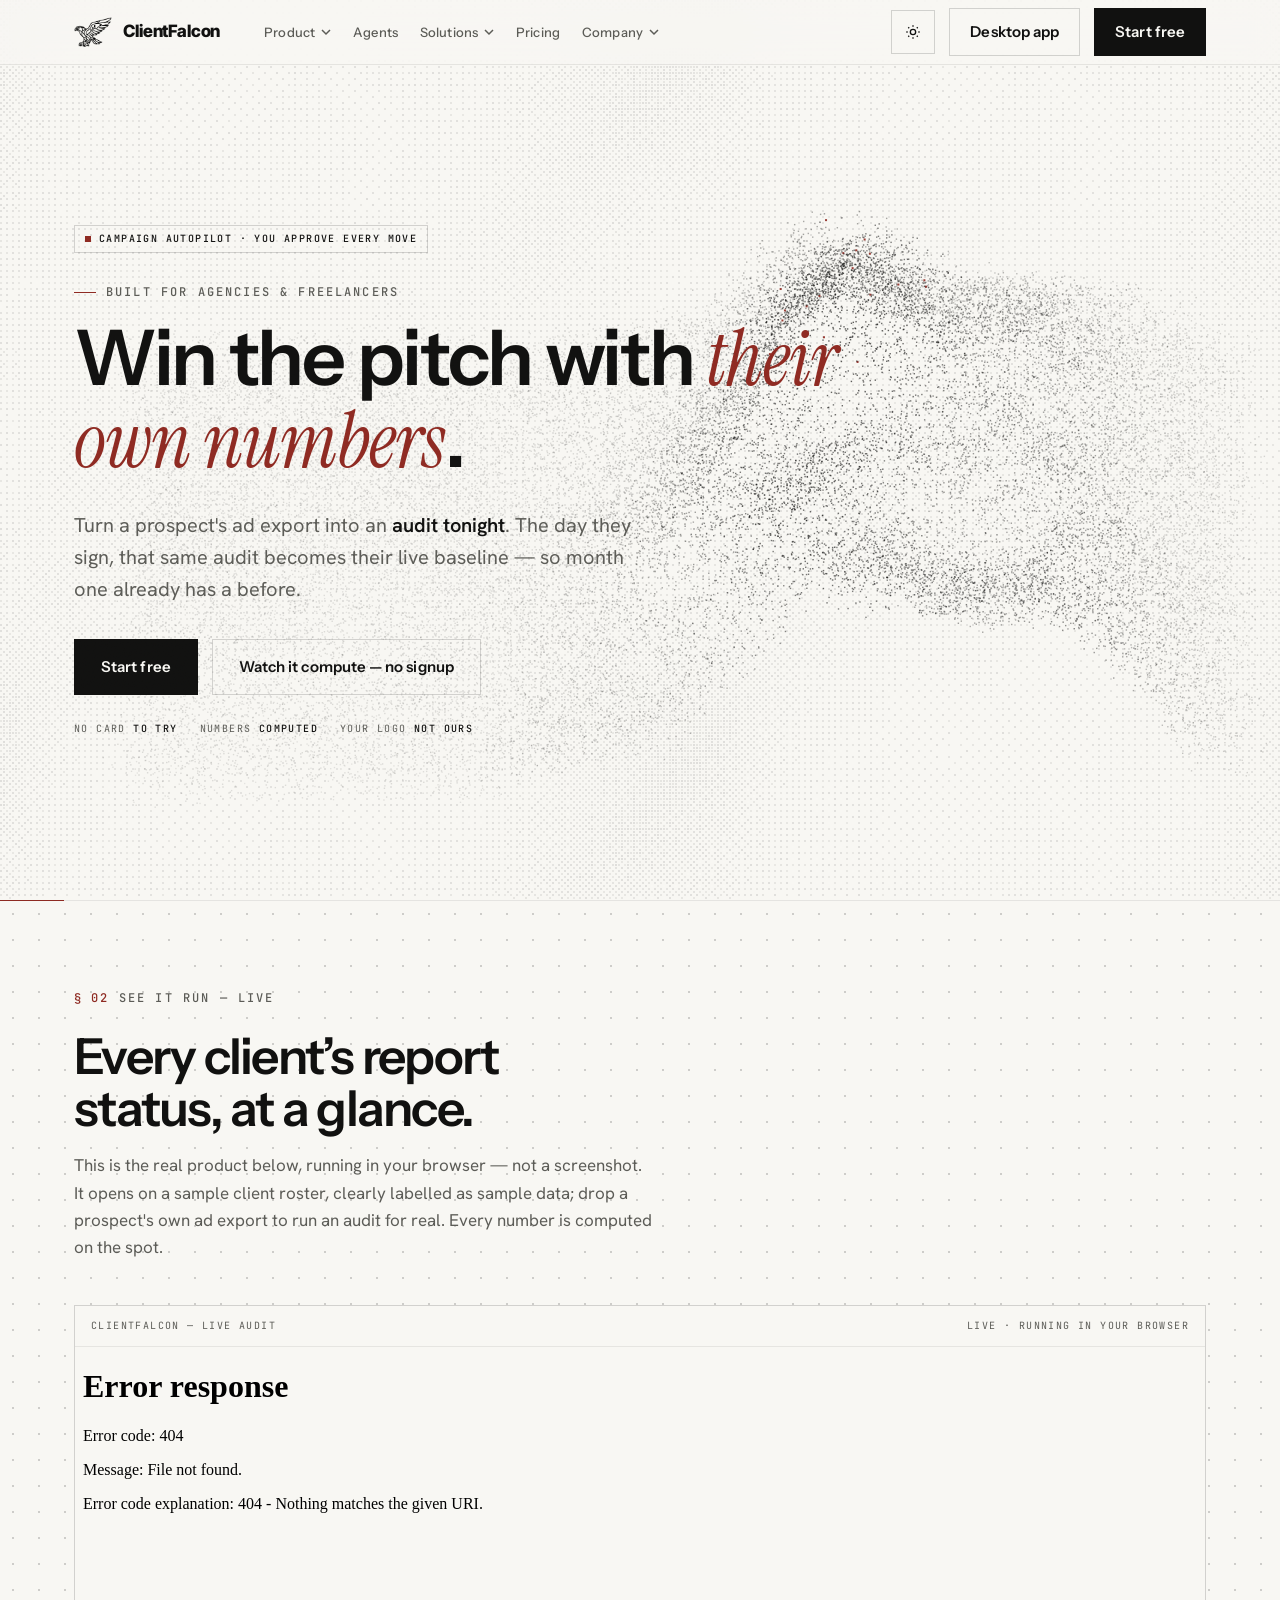
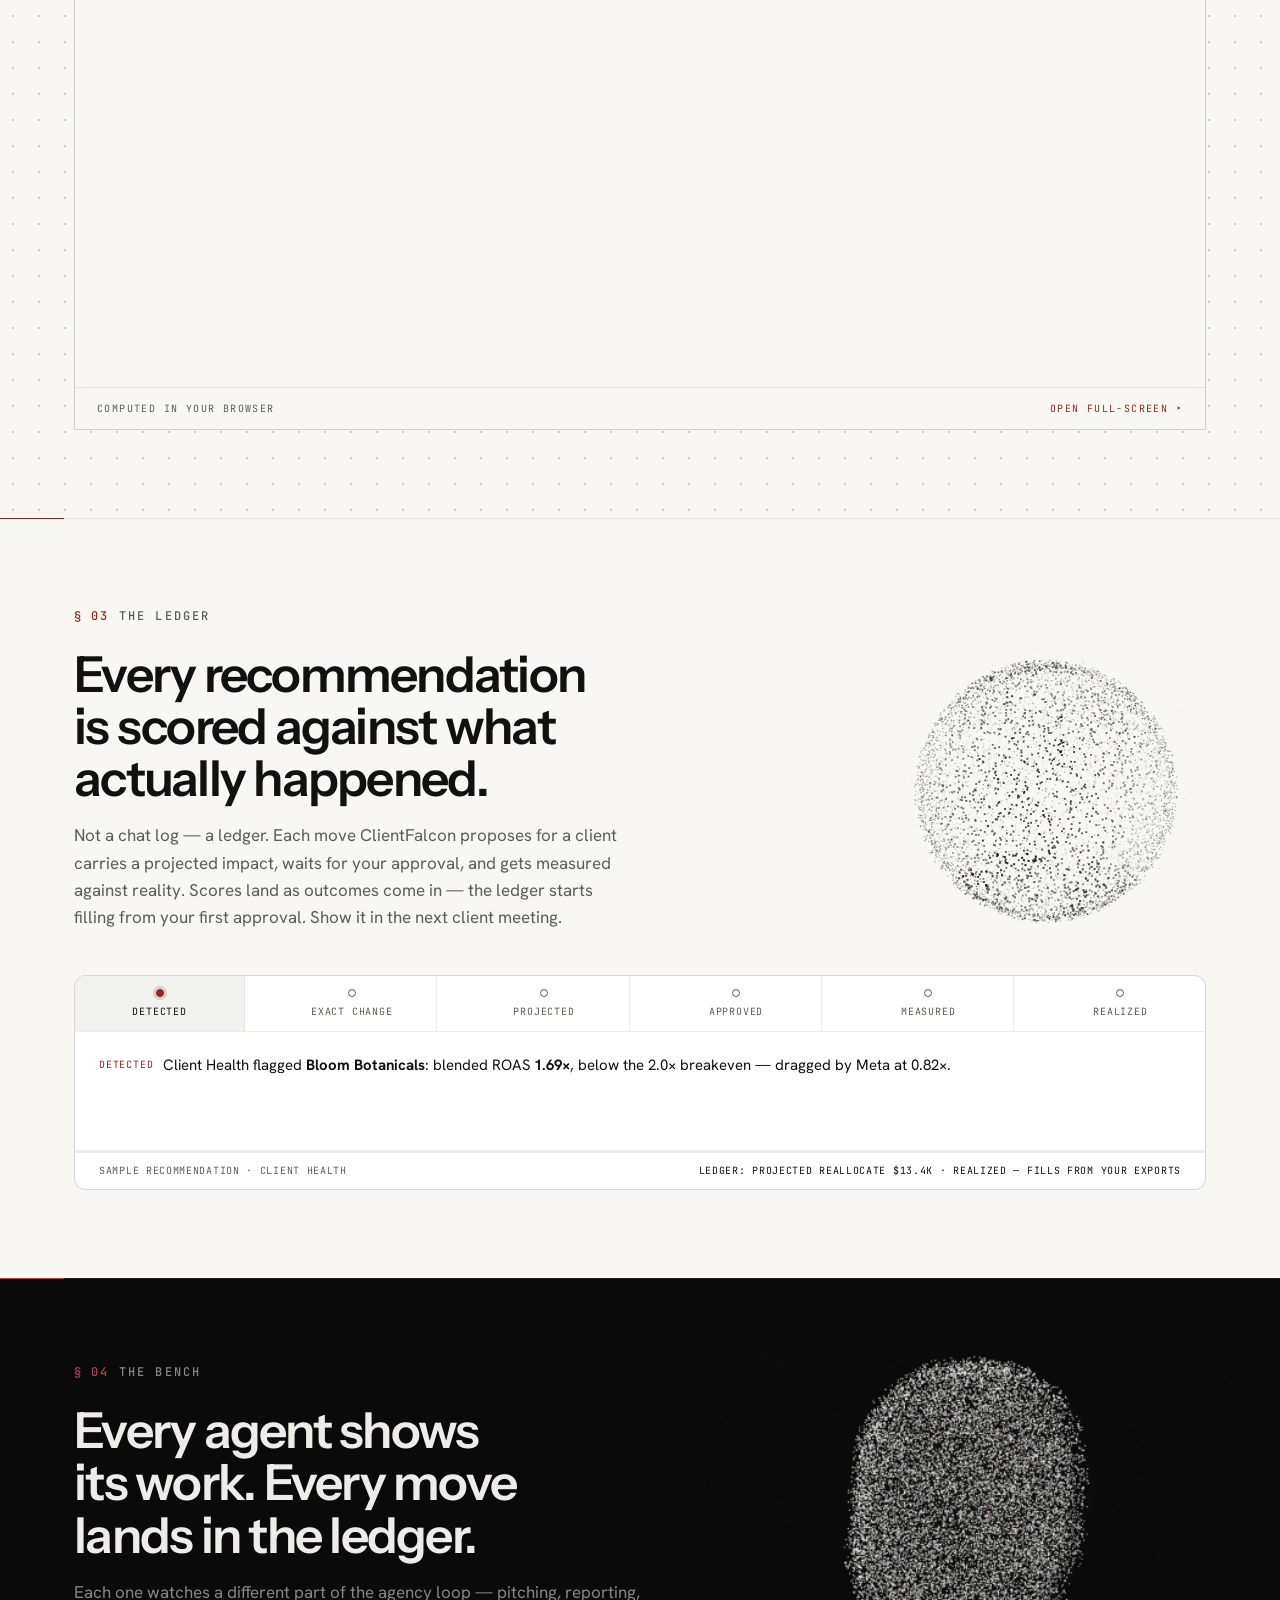
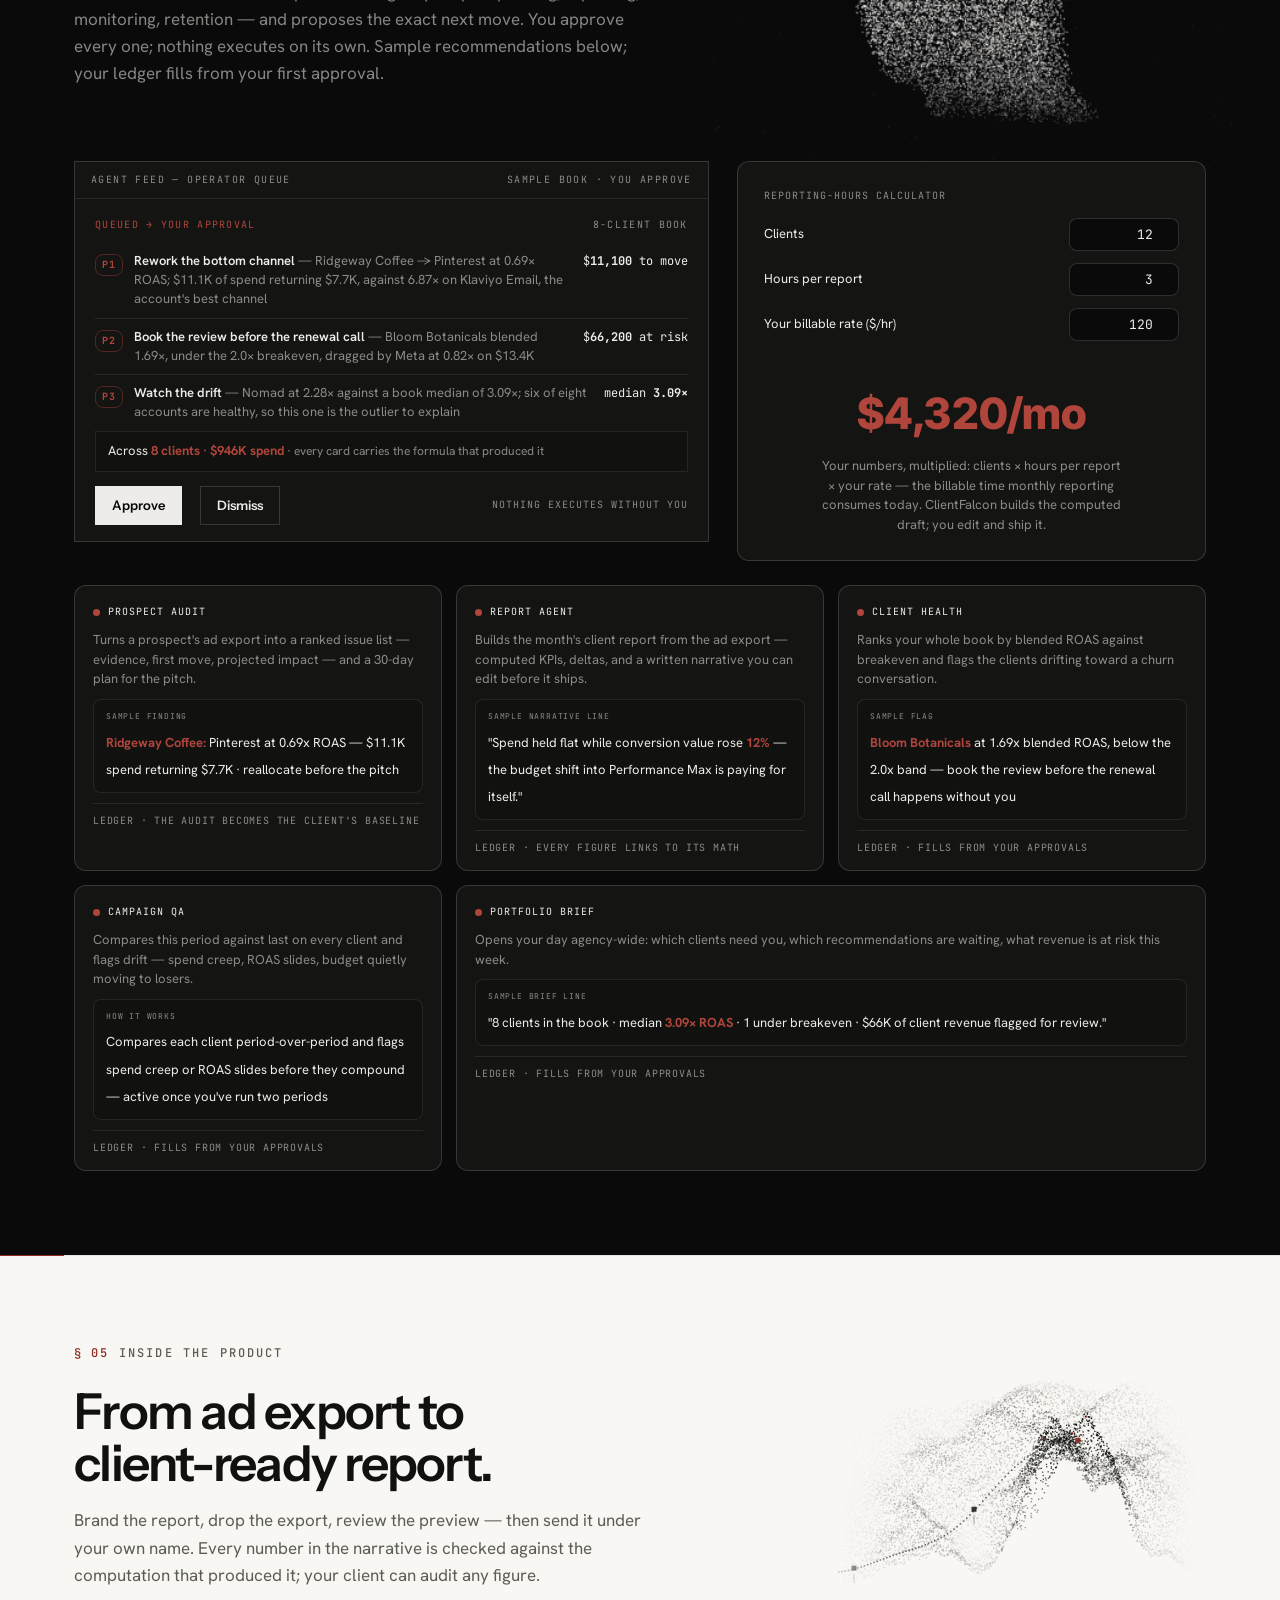
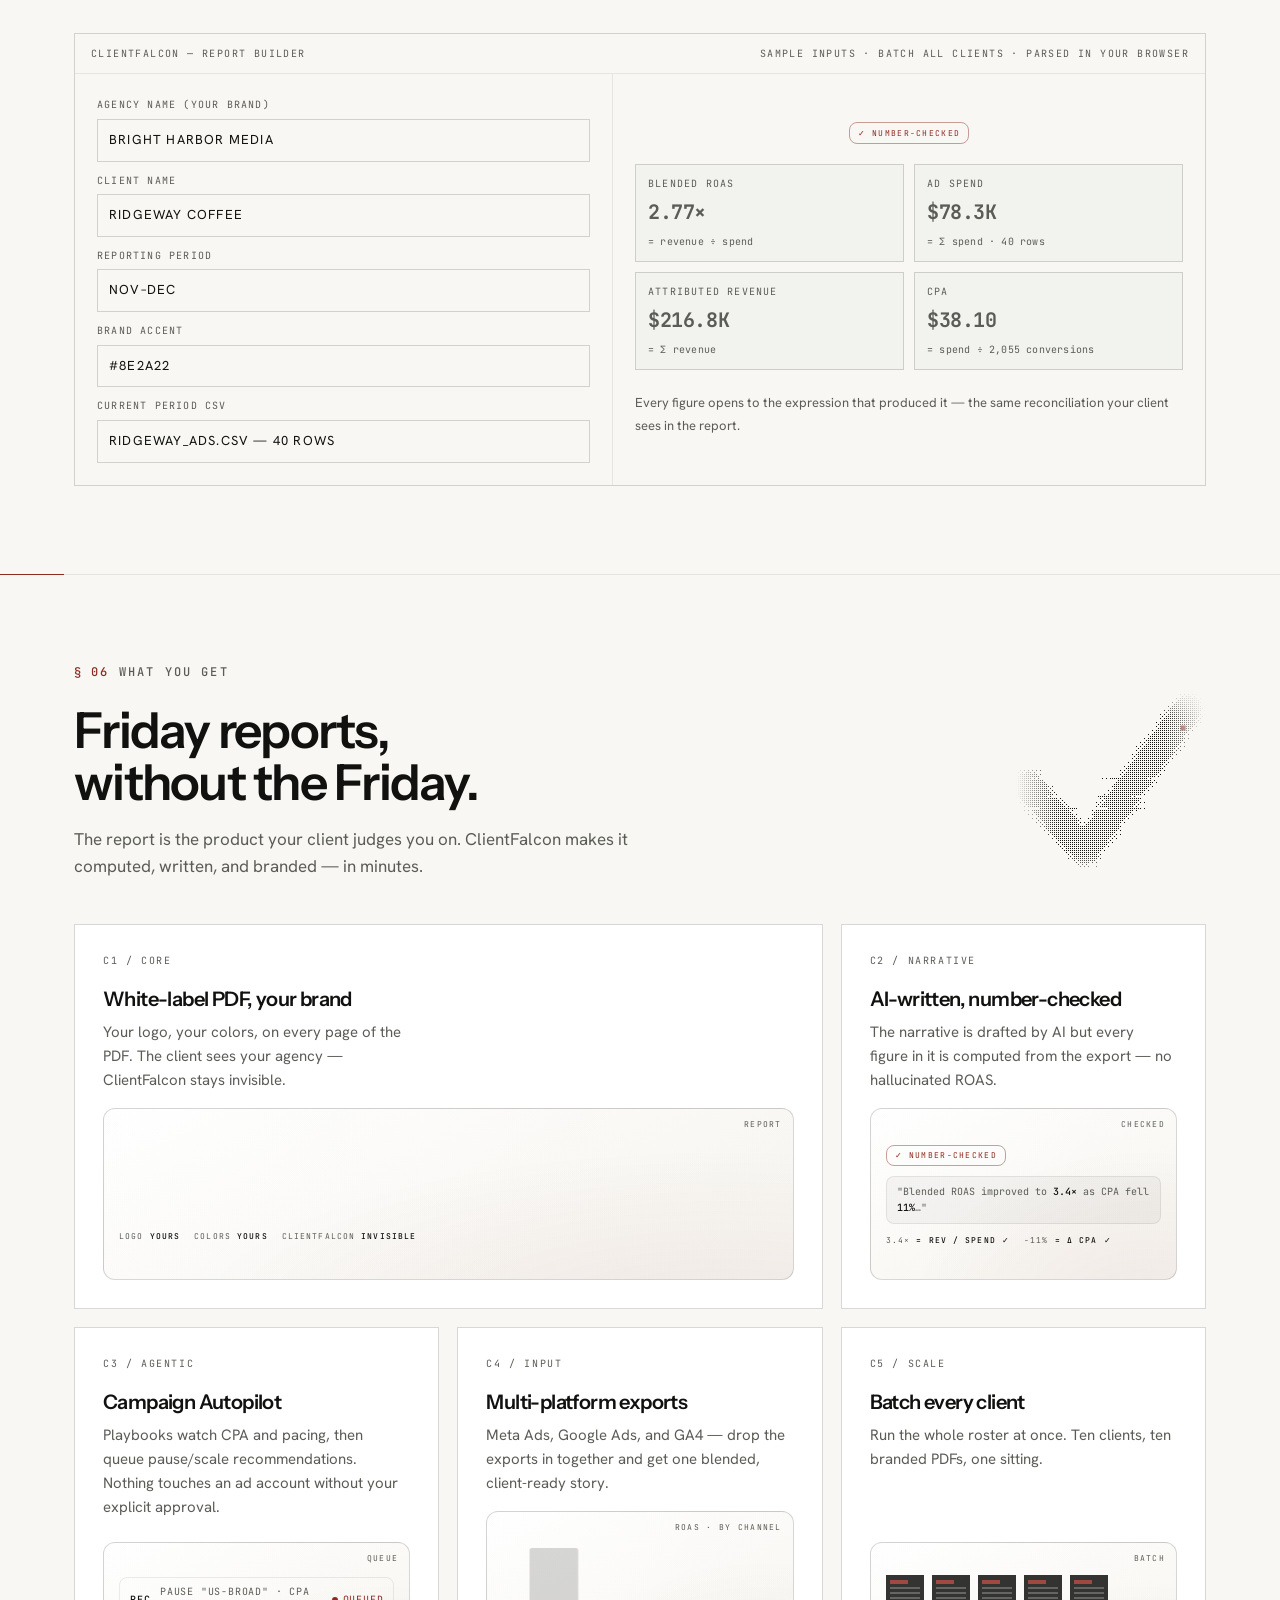
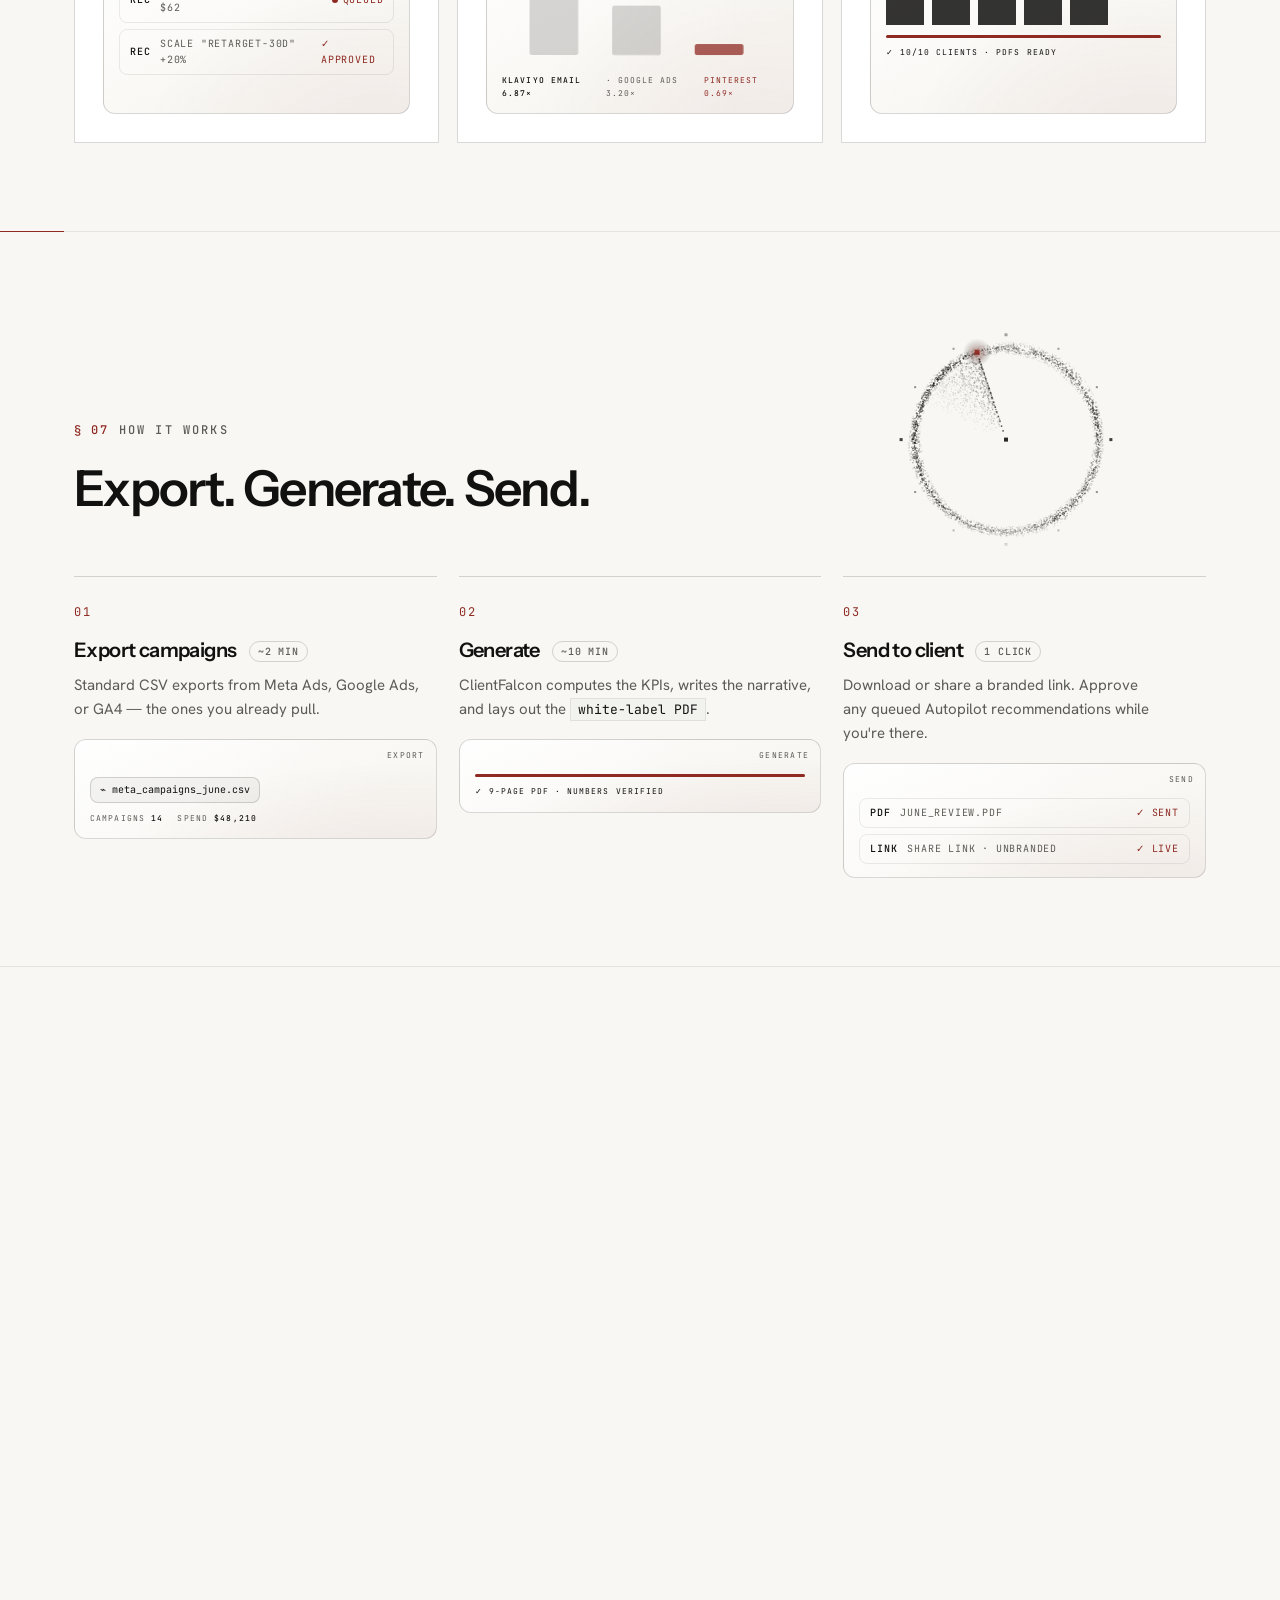
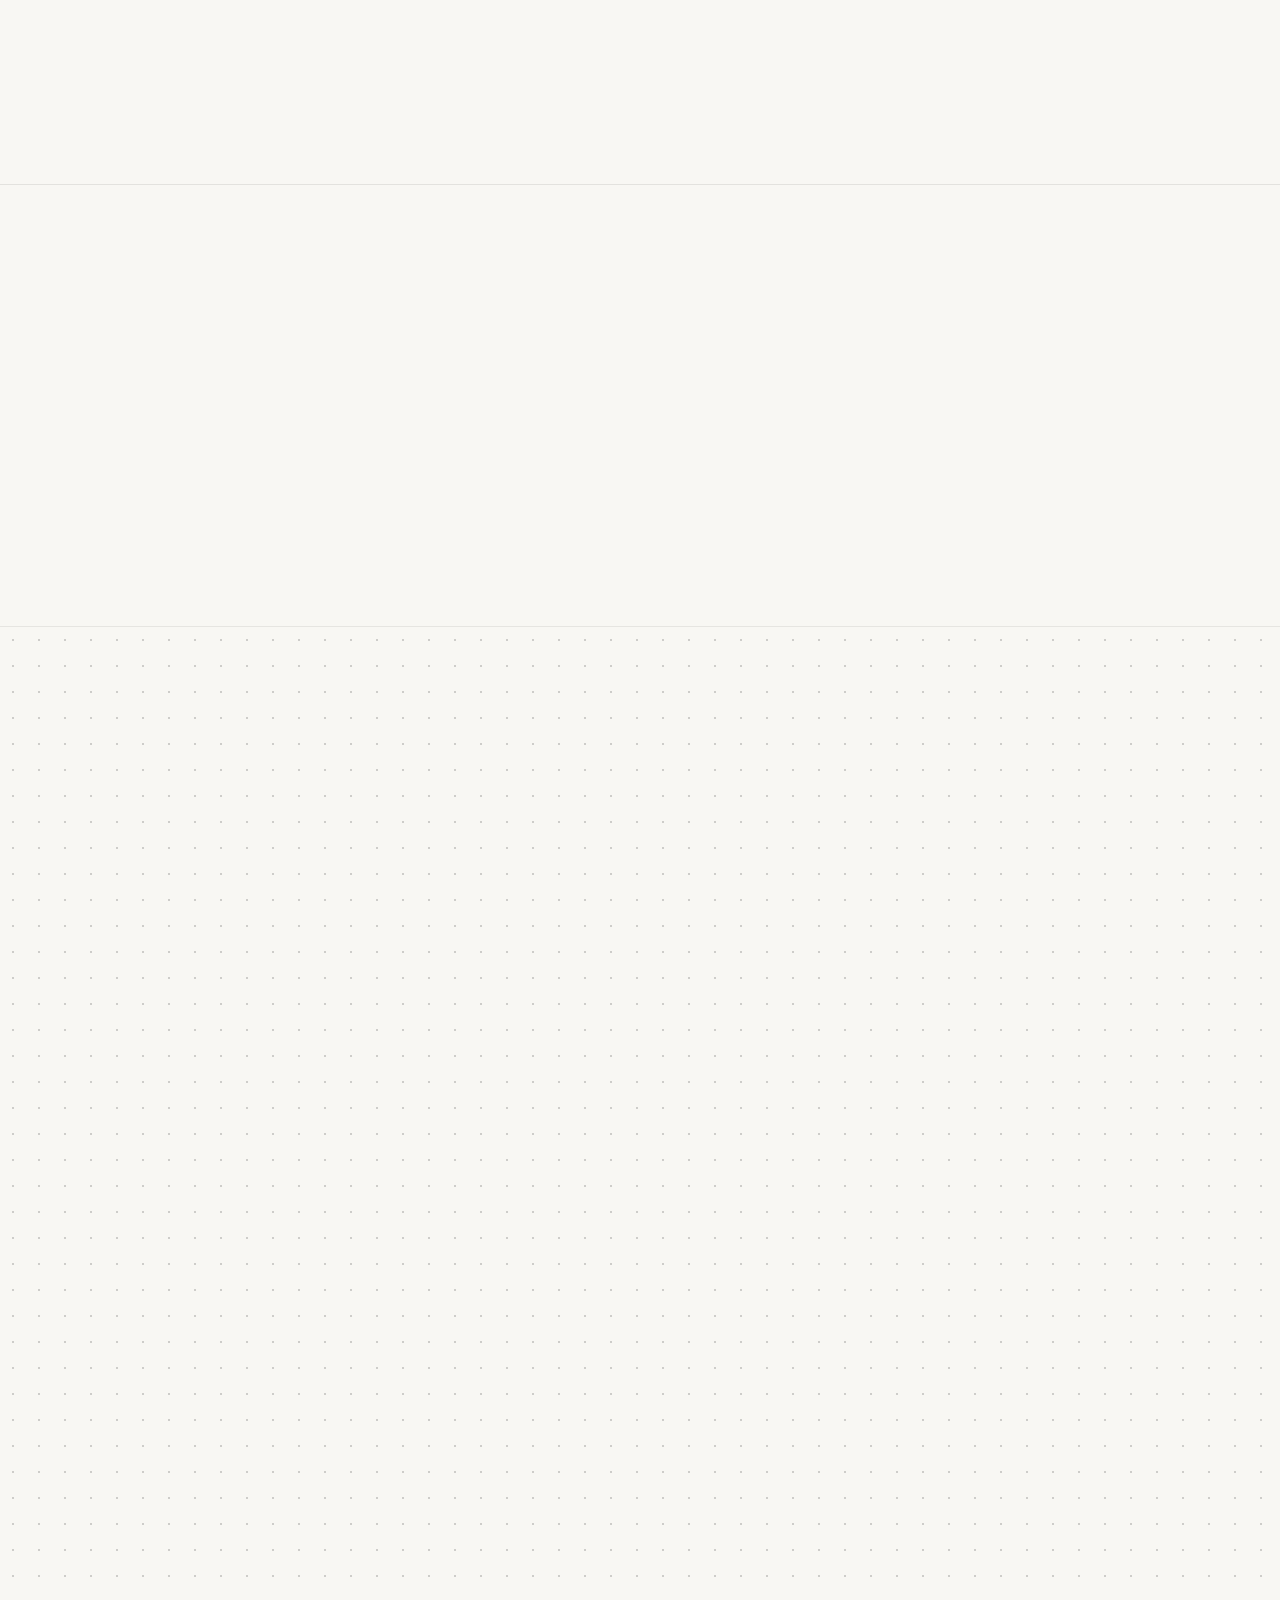
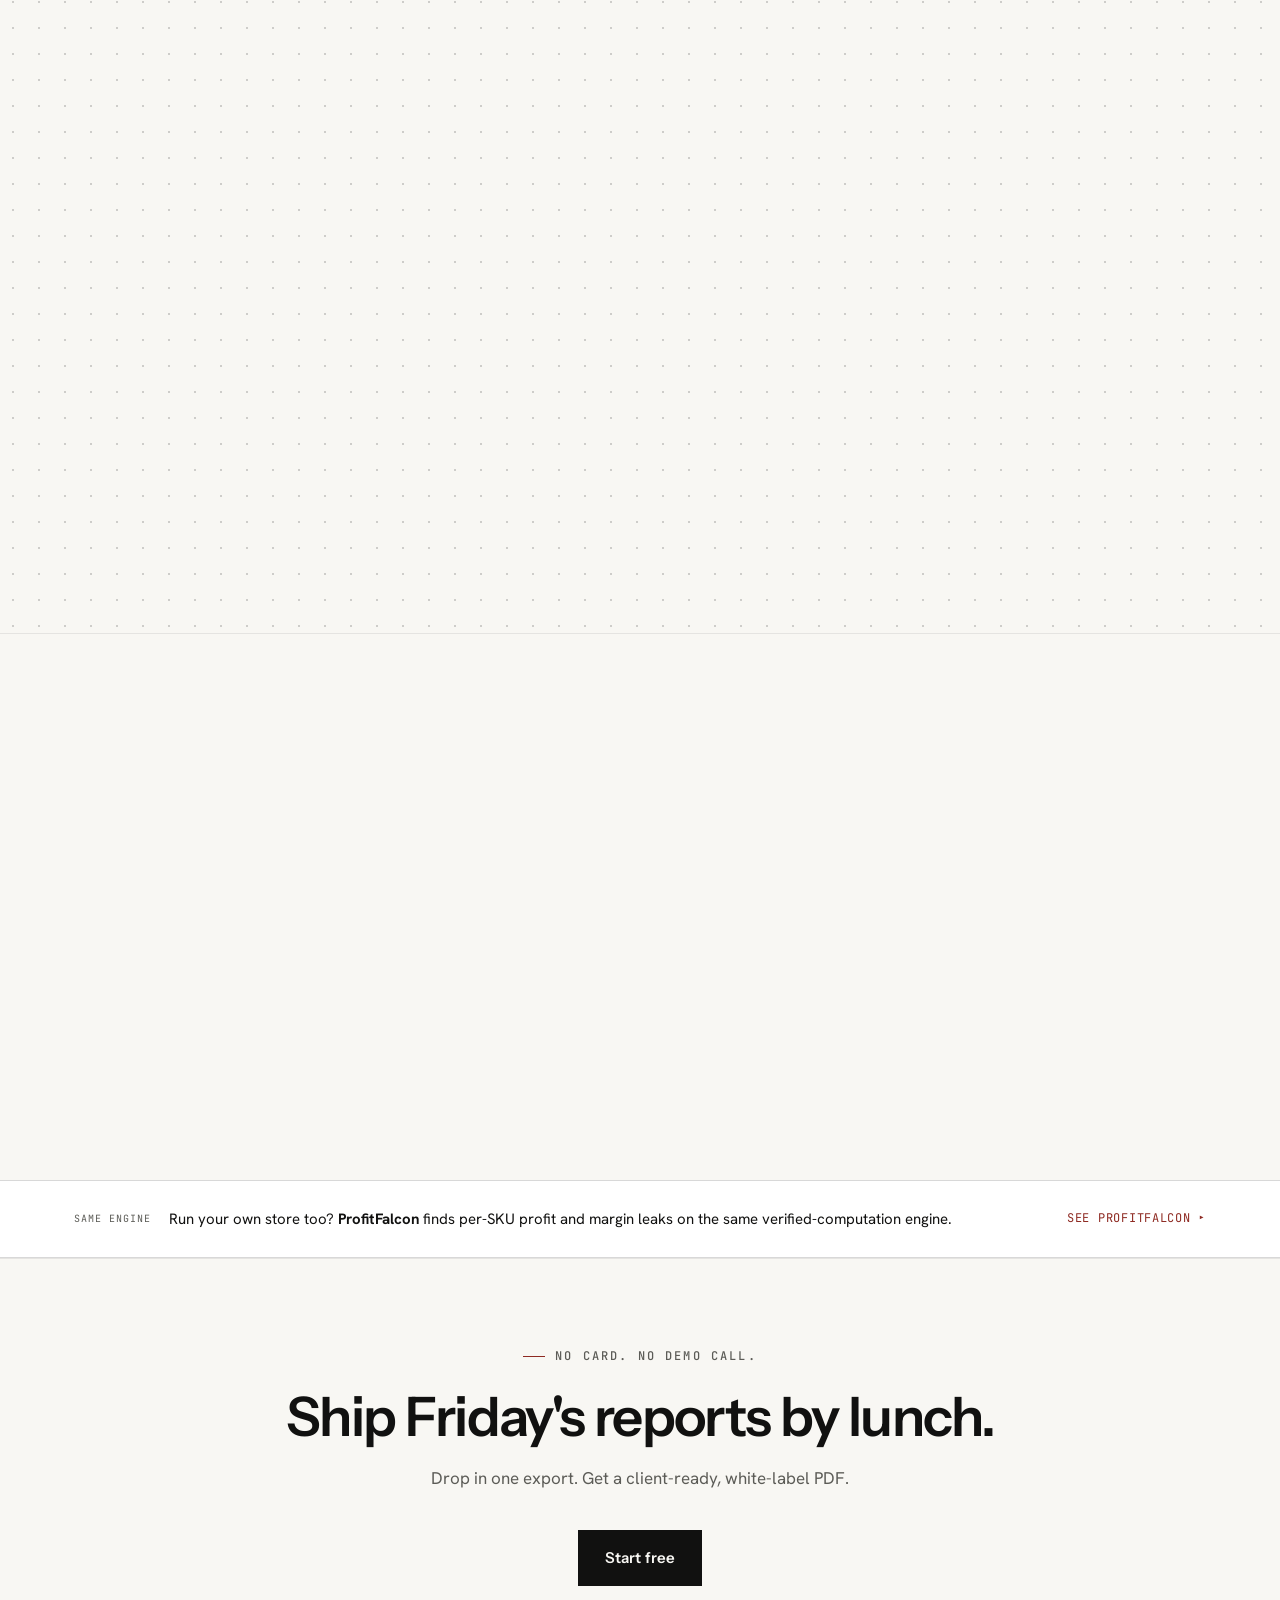
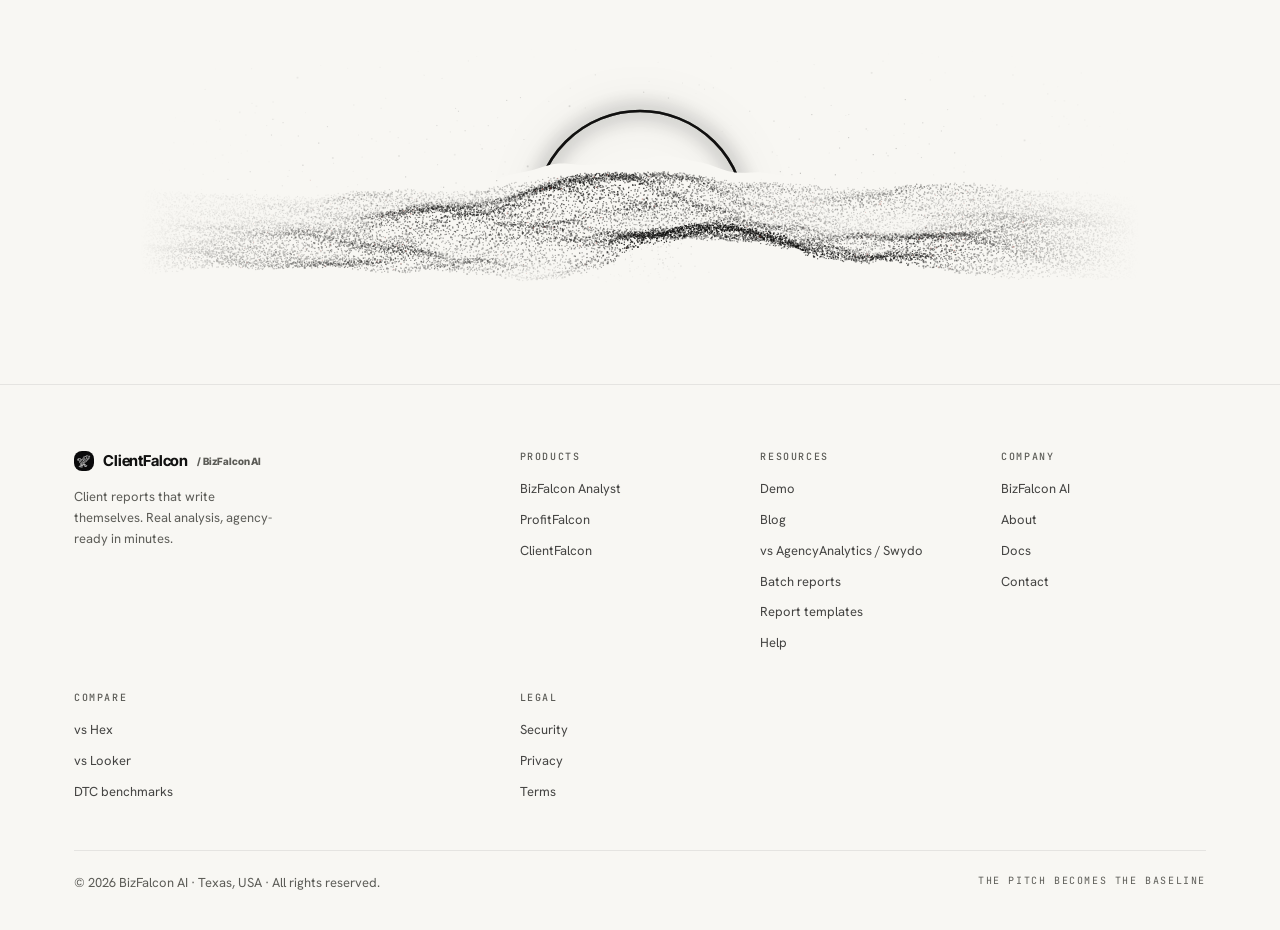
==== commit a48fb96f: "Interlude bands painted the page's accent at 2.2:1 `.interlude` is a theme island: it inverts agains" ====
--- a/index.html
+++ b/index.html
@@ -7,16 +7,16 @@
 <meta name="theme-color" content="#F8F7F3">
 <title>ClientFalcon — The audit that wins the pitch becomes the client's baseline</title>
 <meta name="description" content="AI client reporting for marketing agencies. Ad platform exports become an AI-written narrative and a white-label PDF your client actually reads — plus Campaign Autopilot with human approval.">
-<link rel="icon" href="favicon.ico?v=20260808c">
-<link rel="icon" type="image/png" sizes="32x32" href="favicon-32.png?v=20260808c">
-<link rel="apple-touch-icon" href="apple-touch-icon.png?v=20260808c">
+<link rel="icon" href="favicon.ico?v=20260808d">
+<link rel="icon" type="image/png" sizes="32x32" href="favicon-32.png?v=20260808d">
+<link rel="apple-touch-icon" href="apple-touch-icon.png?v=20260808d">
 <link rel="manifest" href="/talonmark-app.webmanifest">
 <meta name="apple-mobile-web-app-title" content="ClientFalcon">
 <meta name="mobile-web-app-capable" content="yes">
 <link rel="preconnect" href="https://fonts.googleapis.com">
 <link rel="preconnect" href="https://fonts.gstatic.com" crossorigin>
 <link href="https://fonts.googleapis.com/css2?family=Instrument+Sans:wght@500;600&family=Hanken+Grotesk:wght@400;700&family=Inter+Tight:wght@800&family=JetBrains+Mono:wght@400;500;700&family=Instrument+Serif:ital@1&display=swap" rel="stylesheet">
-<link rel="stylesheet" href="./dusk.css?v=20260808c">
+<link rel="stylesheet" href="./dusk.css?v=20260808d">
 <style>
 /* ONE column, because there is only one child. The 1fr 1.05fr template reserved a
    second column that nothing has ever filled: measured at 1280px it was 555px of
@@ -997,7 +997,7 @@
   </div>
 </footer>
 
-<script defer src="./dusk-art.js?v=20260808c"></script>
+<script defer src="./dusk-art.js?v=20260808d"></script>
 
 <script>
 (function(){var evt=null;
--- a/dusk.css
+++ b/dusk.css
@@ -1383,17 +1383,34 @@
    Same halftone atmosphere as the page body, opposite tile: bone dots on the
    ink band (light mode), ink dots on the paper band (dark mode). `fixed`
    keeps the tile aligned with the page atmosphere through the flip. ---------- */
+/* The interlude is a THEME ISLAND: it inverts against the page, so on a light page
+   it is dark and on a dark page it is light. It redeclared the SURFACE tokens and
+   stopped there — `--signal`, `--loss` and `--gain` kept the page's values, so on
+   the default light page the accent stayed light oxblood #8E2A22 while the island
+   painted itself #141413 behind it.
+
+   Measured live on all three marketing sites before this fix: `.a-pri` (P1/P2/P3),
+   `.rm-head`, `.rm-proj b` and `.bn-move b` rendered rgb(142,42,34) on rgb(20,20,19)
+   at **2.2:1**, against a stated 4.5:1 non-negotiable — 9 to 14 failing nodes per
+   site, in the theme every visitor gets by default.
+
+   An island has to invert COMPLETELY or not at all. The money roles come with it,
+   because the ledger palette is defined as brand(signal) != loss != gain and
+   flipping only two of the three re-collides them. */
 .interlude{
   background:url(textures/halftone-bone.webp) repeat fixed 0 0/720px 720px,#0A0A0B;padding:84px 0;
   --bg:#0A0A0B;--bg2:#111110;--card:#141413;--fg:#EDECE8;
   --mut:rgba(237,236,232,.55);--line:rgba(237,236,232,.16);--line-soft:rgba(237,236,232,.09);--dot:rgba(237,236,232,.10);
+  --signal:#B0453B;--signal-ink:#FFFFFF;--loss:#C56A5B;--gain:#5FA382;
   color:var(--fg);
 }
 :root:not([data-theme="light"]) .interlude{
   background:url(textures/halftone-ink.webp) repeat fixed 0 0/720px 720px,#F8F7F3;
   --bg:#F8F7F3;--bg2:#FFFFFF;--card:#FFFFFF;--fg:#111110;
   --mut:rgba(17,17,16,.55);--line:rgba(17,17,16,.16);--line-soft:rgba(17,17,16,.09);--dot:rgba(17,17,16,.10);
-}
+  --signal:#8E2A22;--signal-ink:#FFFFFF;--loss:#A8453A;--gain:#2F6B4F;
+}
+
 .interlude .sec-head h2,.interlude h3{color:var(--fg)}
 .interlude .sec-head p{color:var(--mut)}
 /* head = big live canvas render, in flow in the right column, still overhanging
@@ -1444,11 +1461,16 @@
   background:url(textures/halftone-ink.webp) repeat fixed 0 0/720px 720px,#F8F7F3;
   --bg:#F8F7F3;--bg2:#FFFFFF;--card:#FFFFFF;--fg:#111110;
   --mut:rgba(17,17,16,.55);--line:rgba(17,17,16,.16);--line-soft:rgba(17,17,16,.09);--dot:rgba(17,17,16,.10);
+  /* Un-flips to a LIGHT surface, so it owes the LIGHT accent. Without this it
+     inherited --signal:#B0453B from .interlude and painted the dark-mode oxblood
+     on white — 4.9:1 where the light token gives 7.5:1. */
+  --signal:#8E2A22;--signal-ink:#FFFFFF;--loss:#A8453A;--gain:#2F6B4F;
 }
 :root:not([data-theme="light"]) .interlude--engine{
   background:url(textures/halftone-bone.webp) repeat fixed 0 0/720px 720px,#0A0A0B;
   --bg:#0A0A0B;--bg2:#111110;--card:#141413;--fg:#EDECE8;
   --mut:rgba(237,236,232,.55);--line:rgba(237,236,232,.16);--line-soft:rgba(237,236,232,.09);--dot:rgba(237,236,232,.10);
+  --signal:#B0453B;--signal-ink:#FFFFFF;--loss:#C56A5B;--gain:#5FA382;
 }
 #integrations{padding:84px 0}
 .interlude--engine .wrap{position:relative}
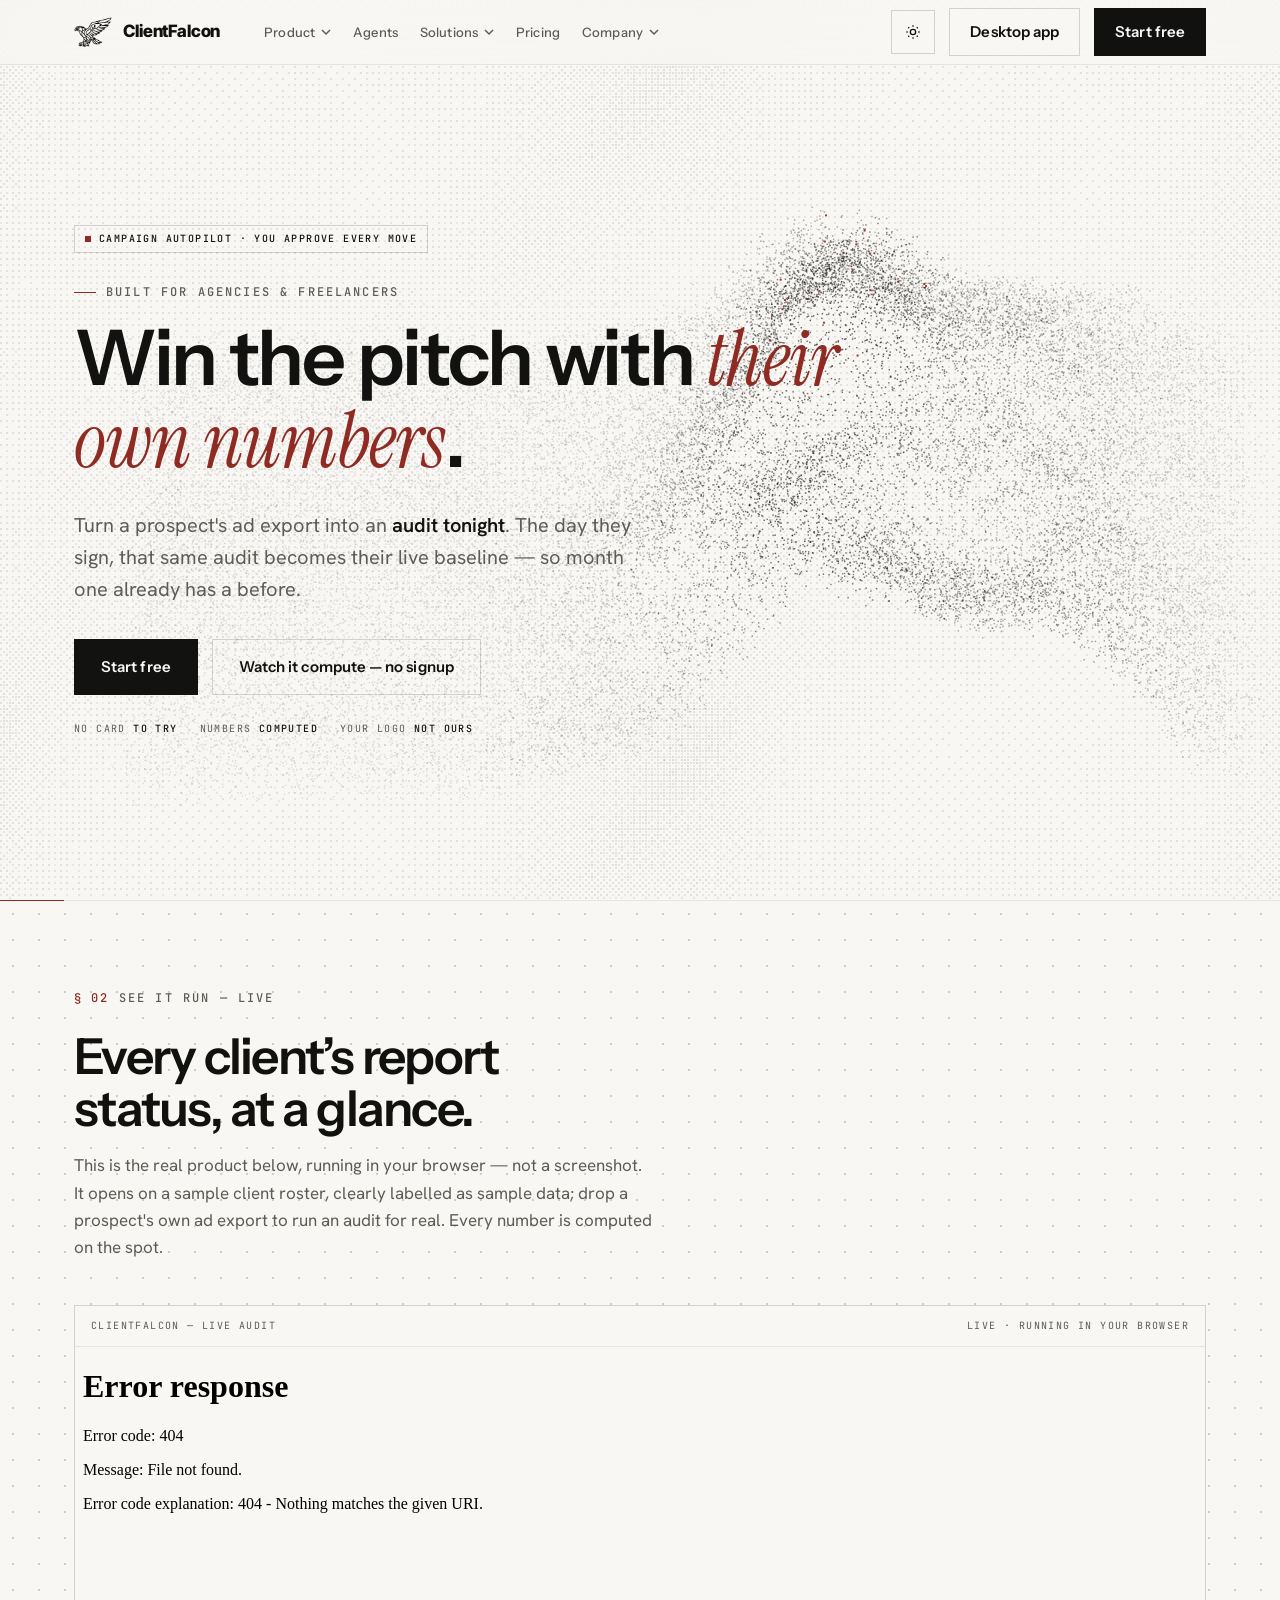
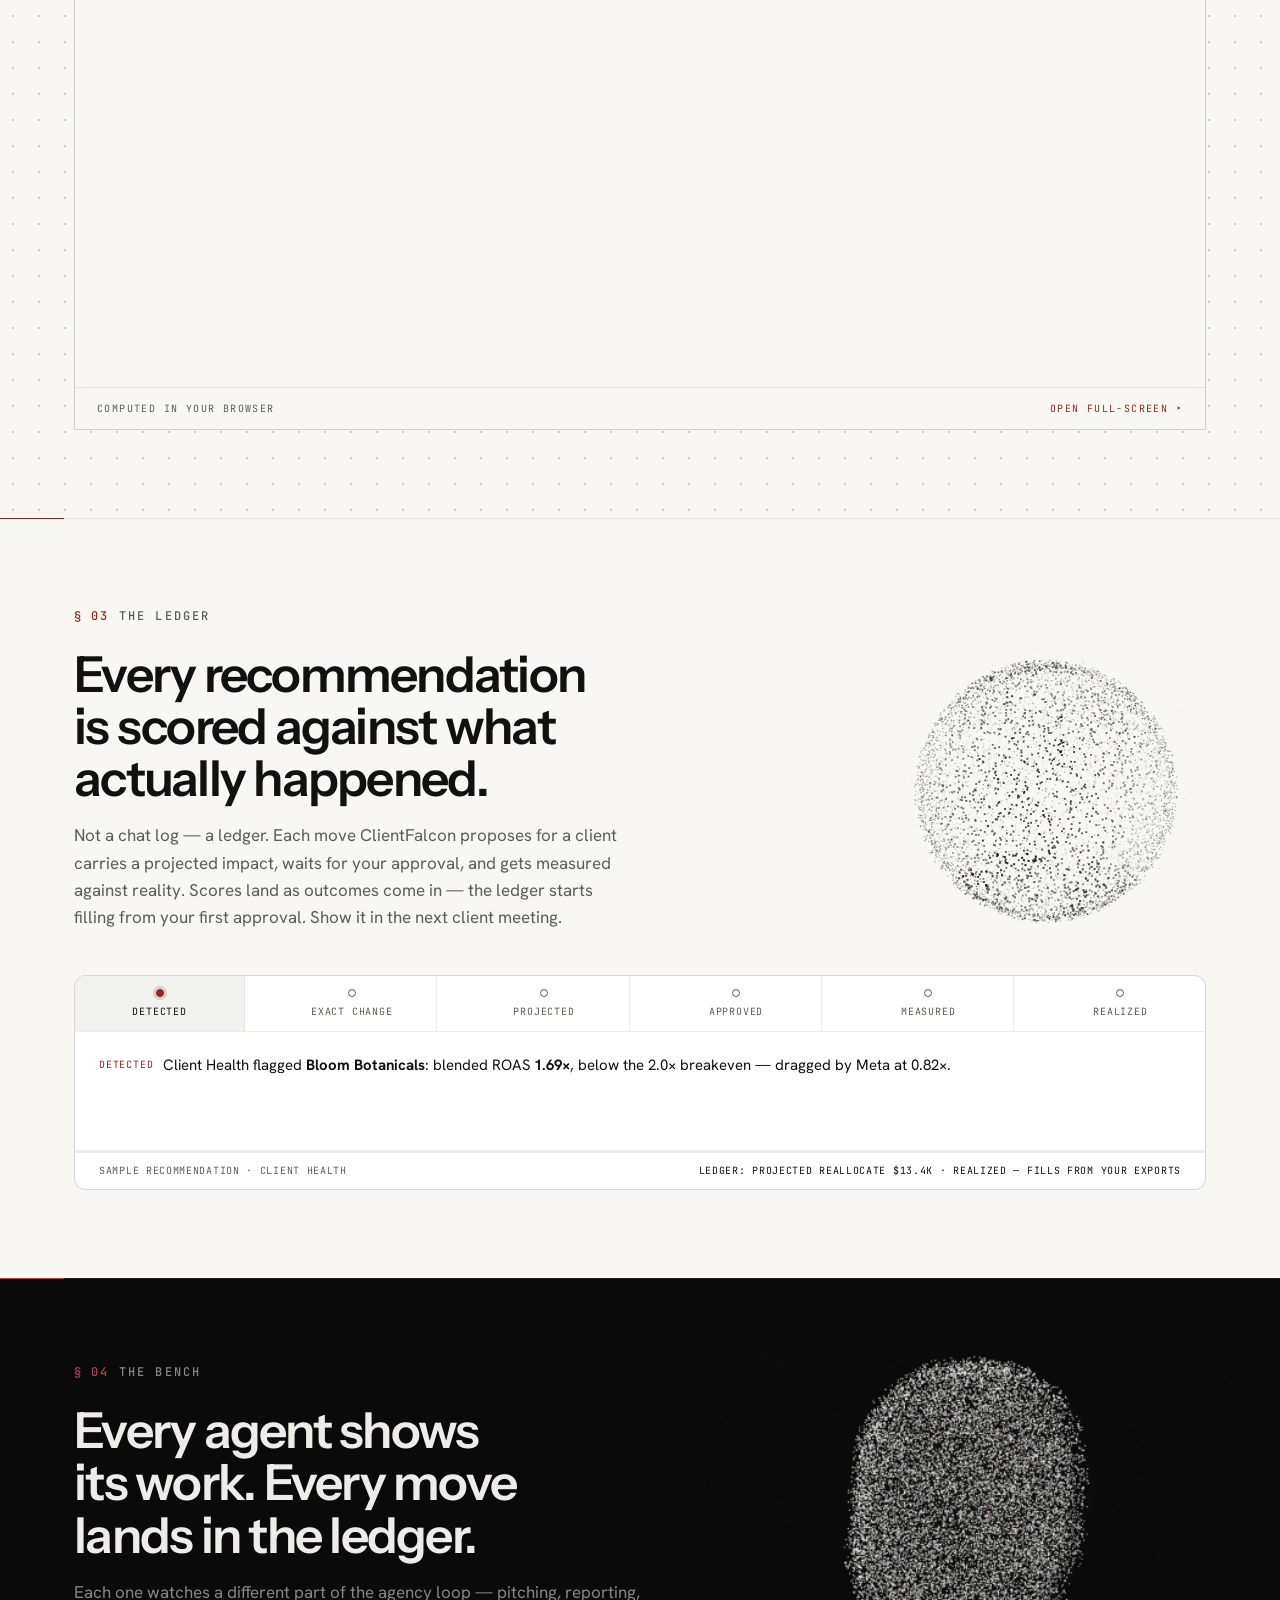
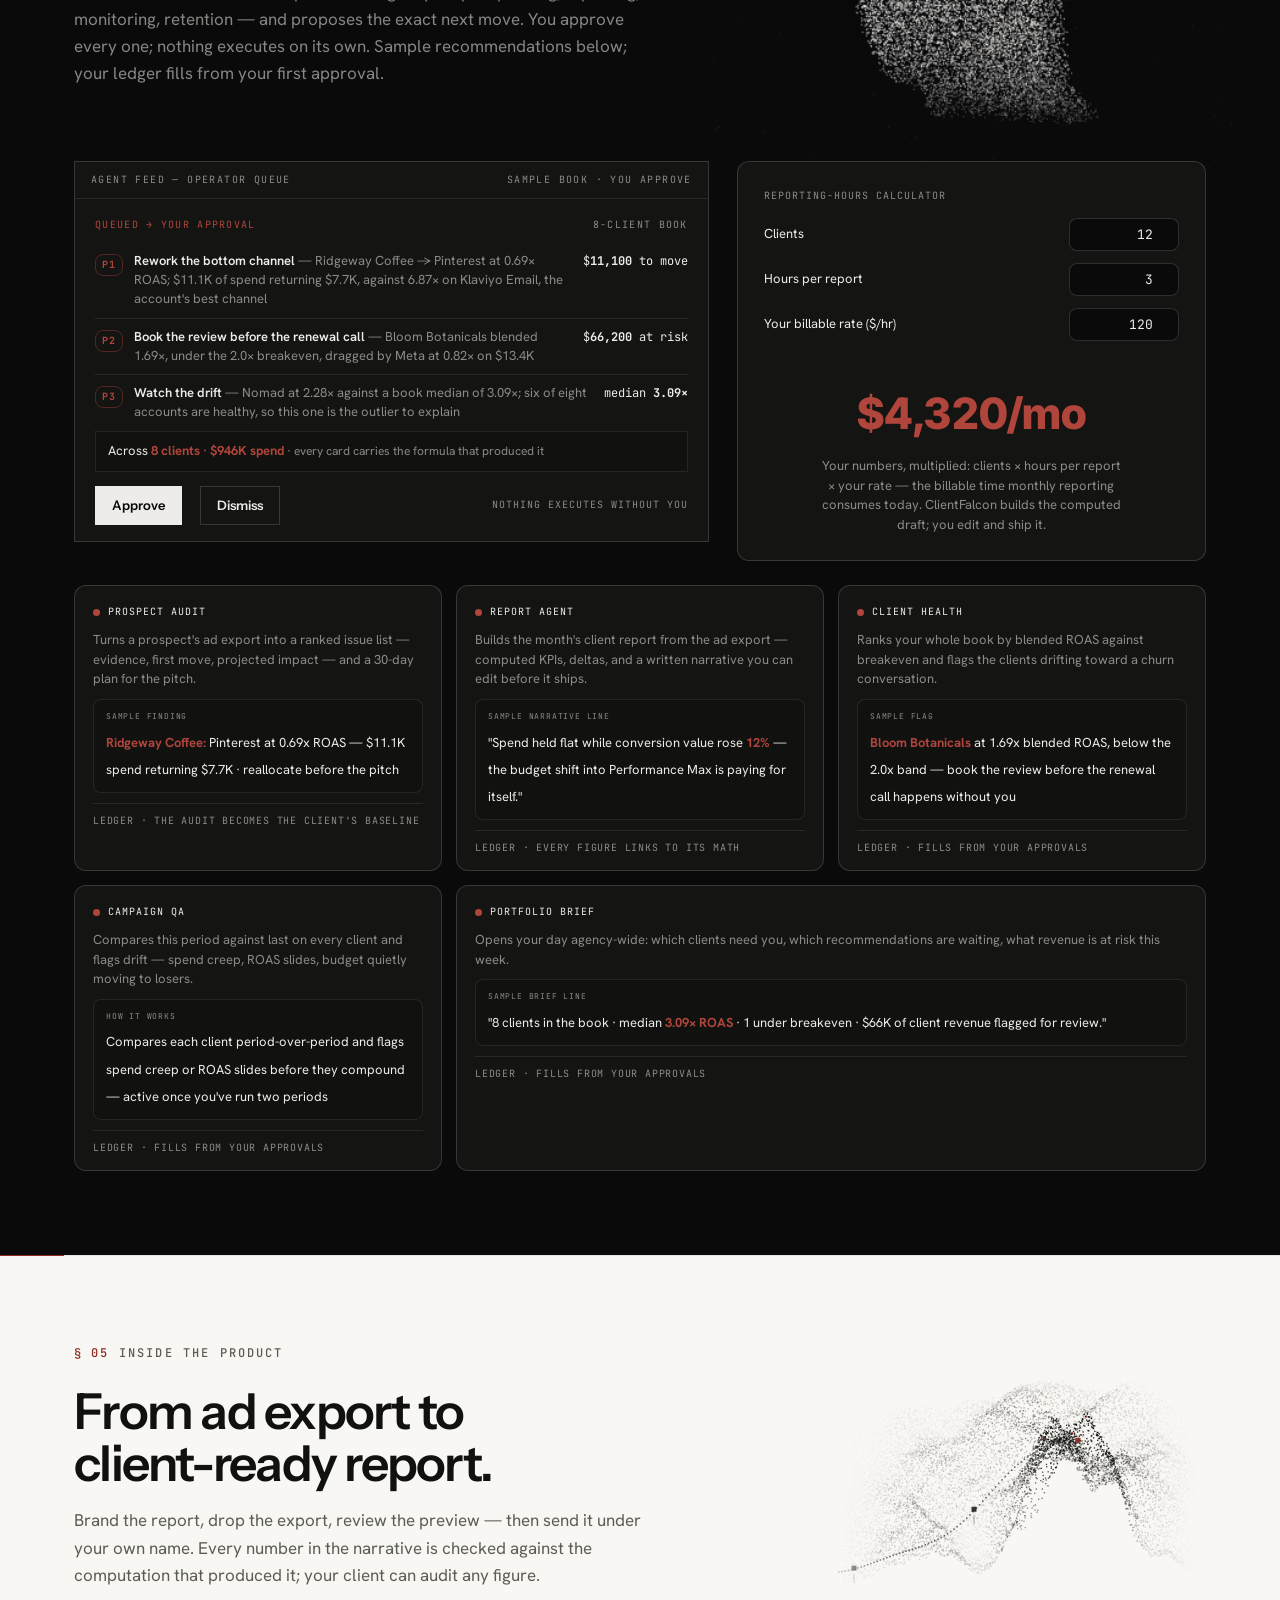
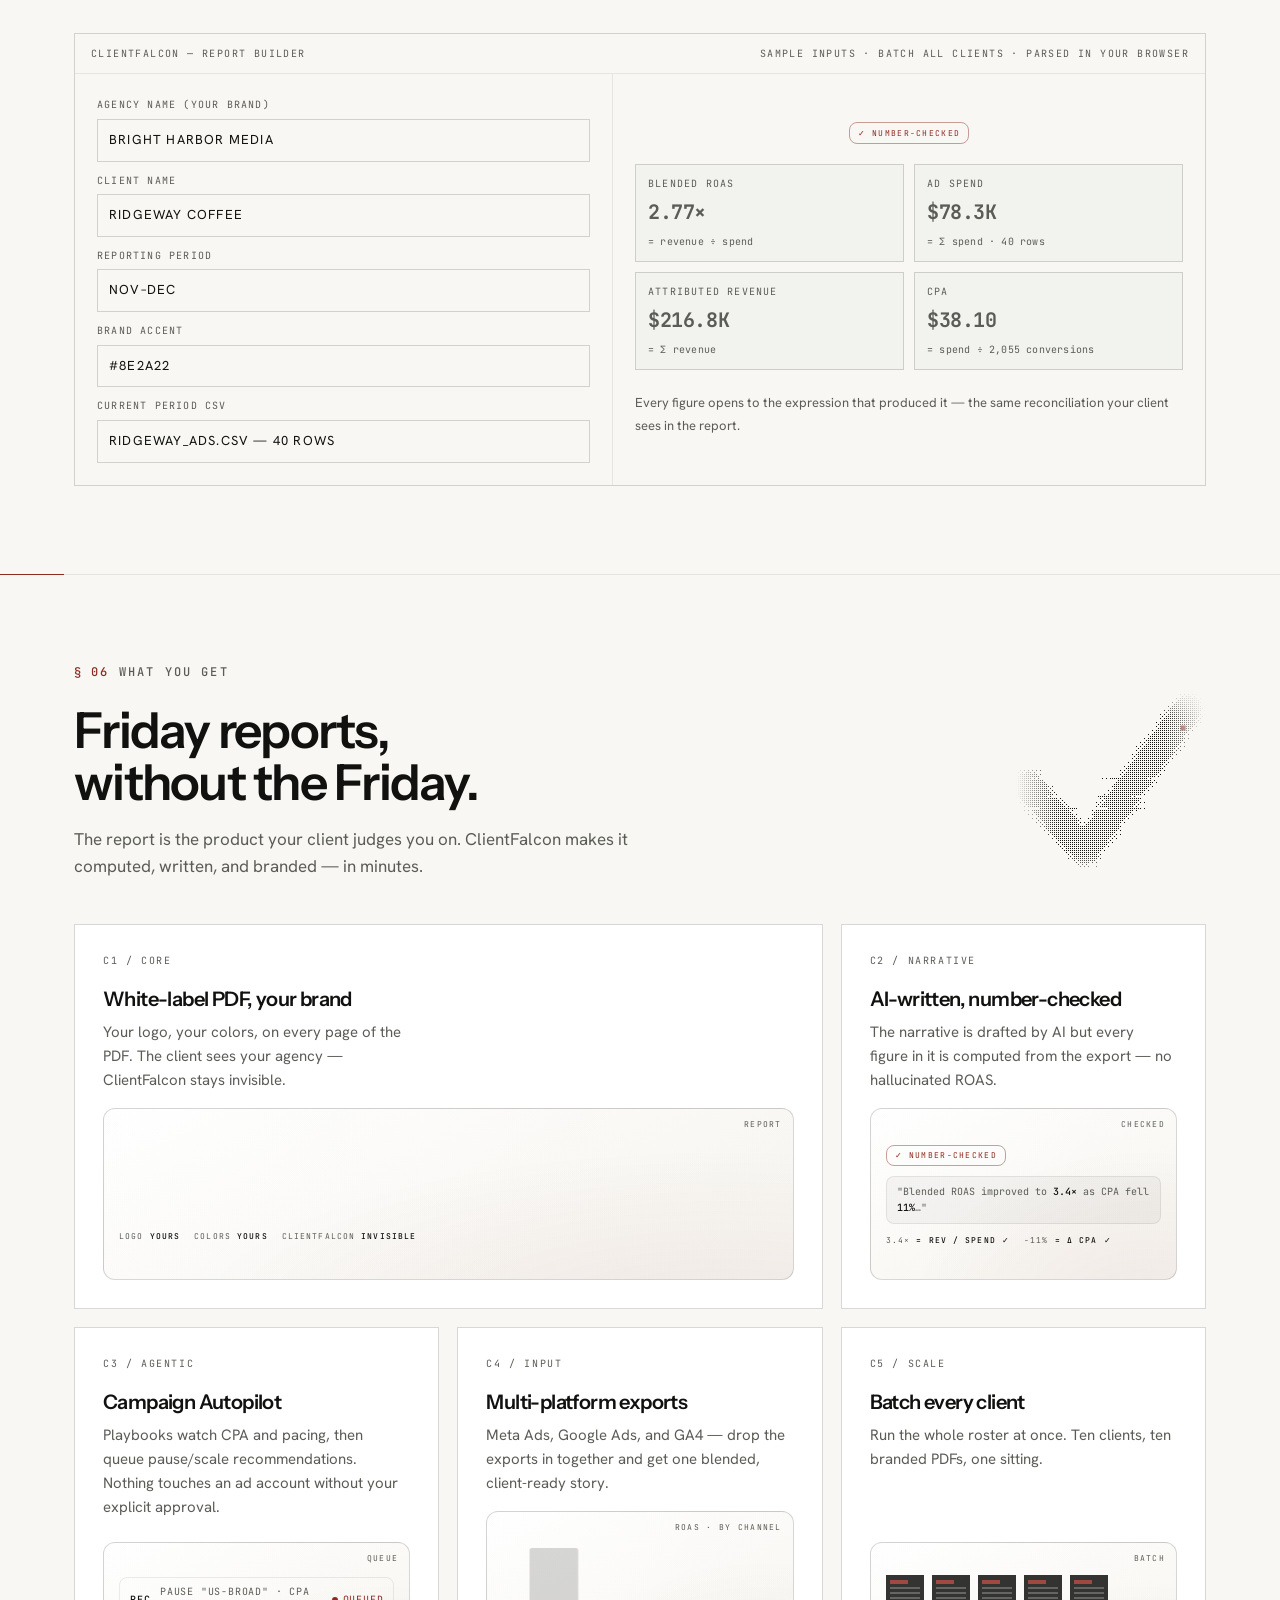
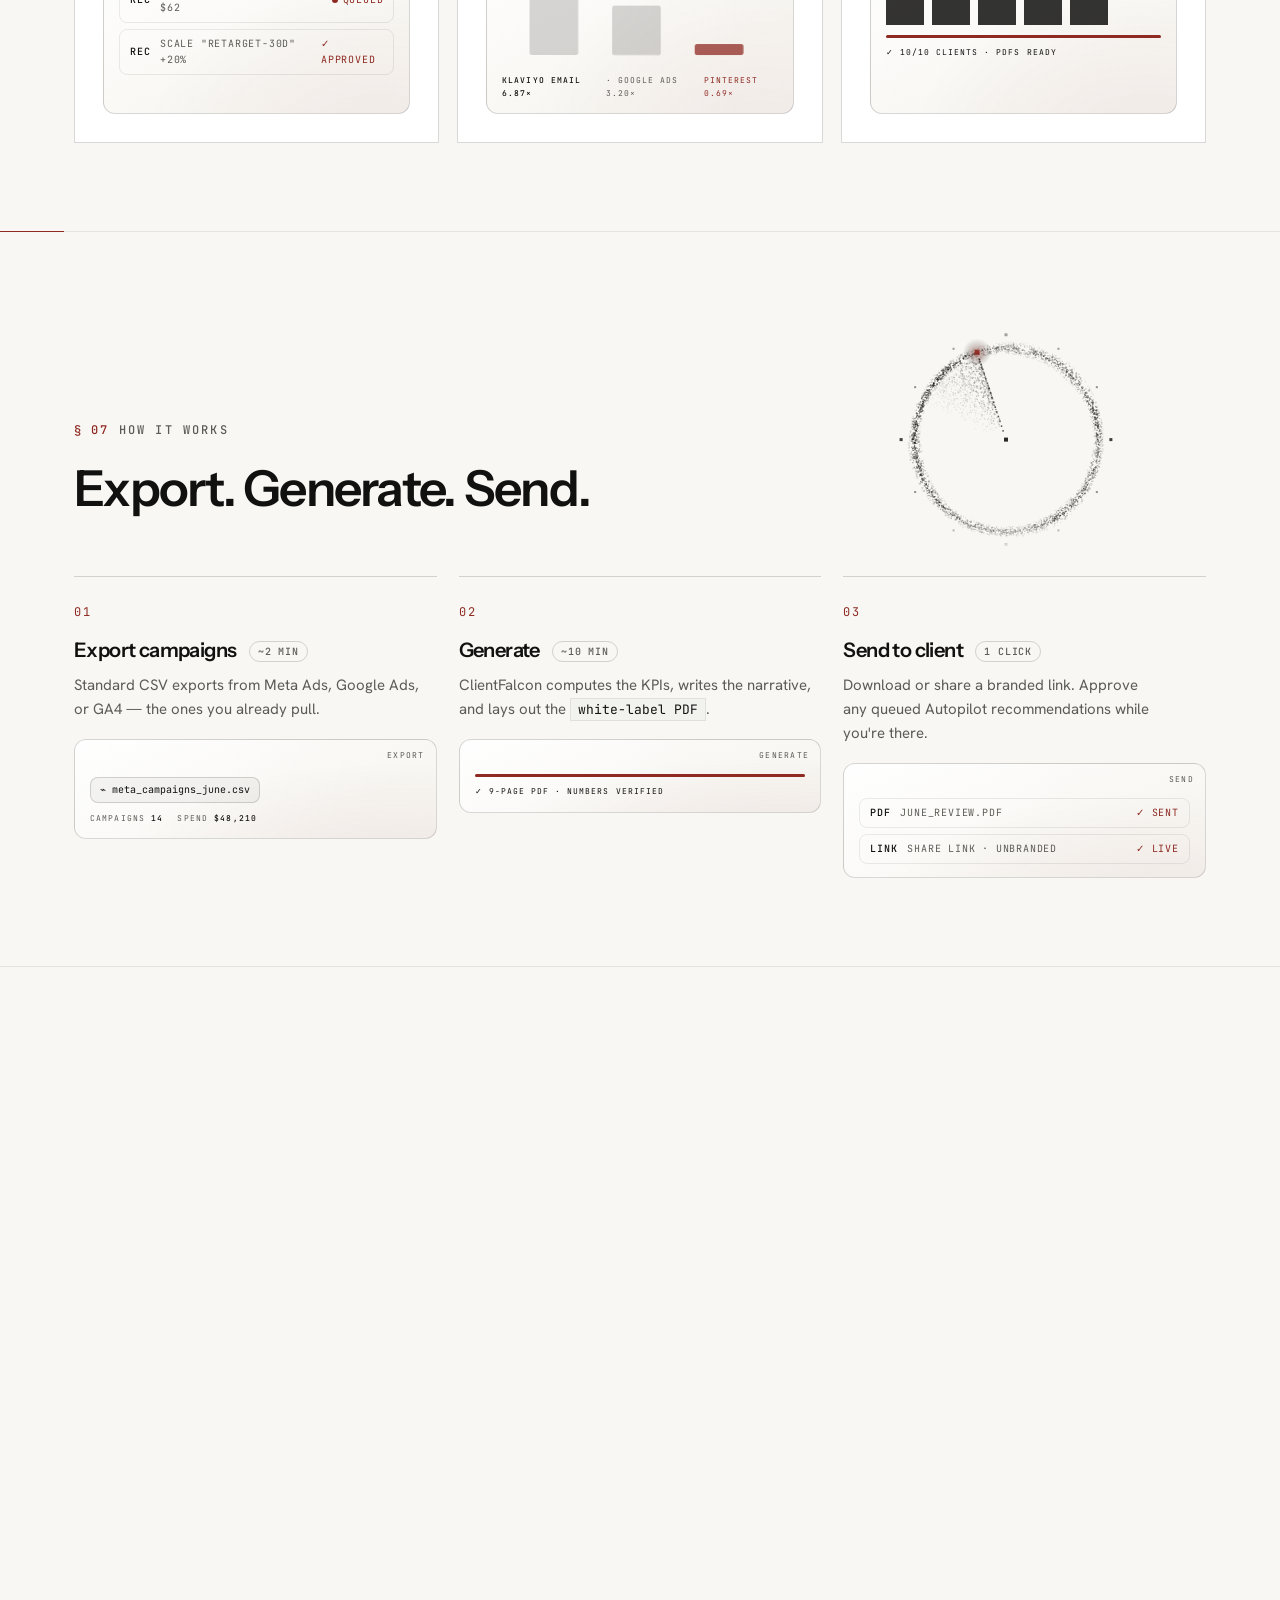
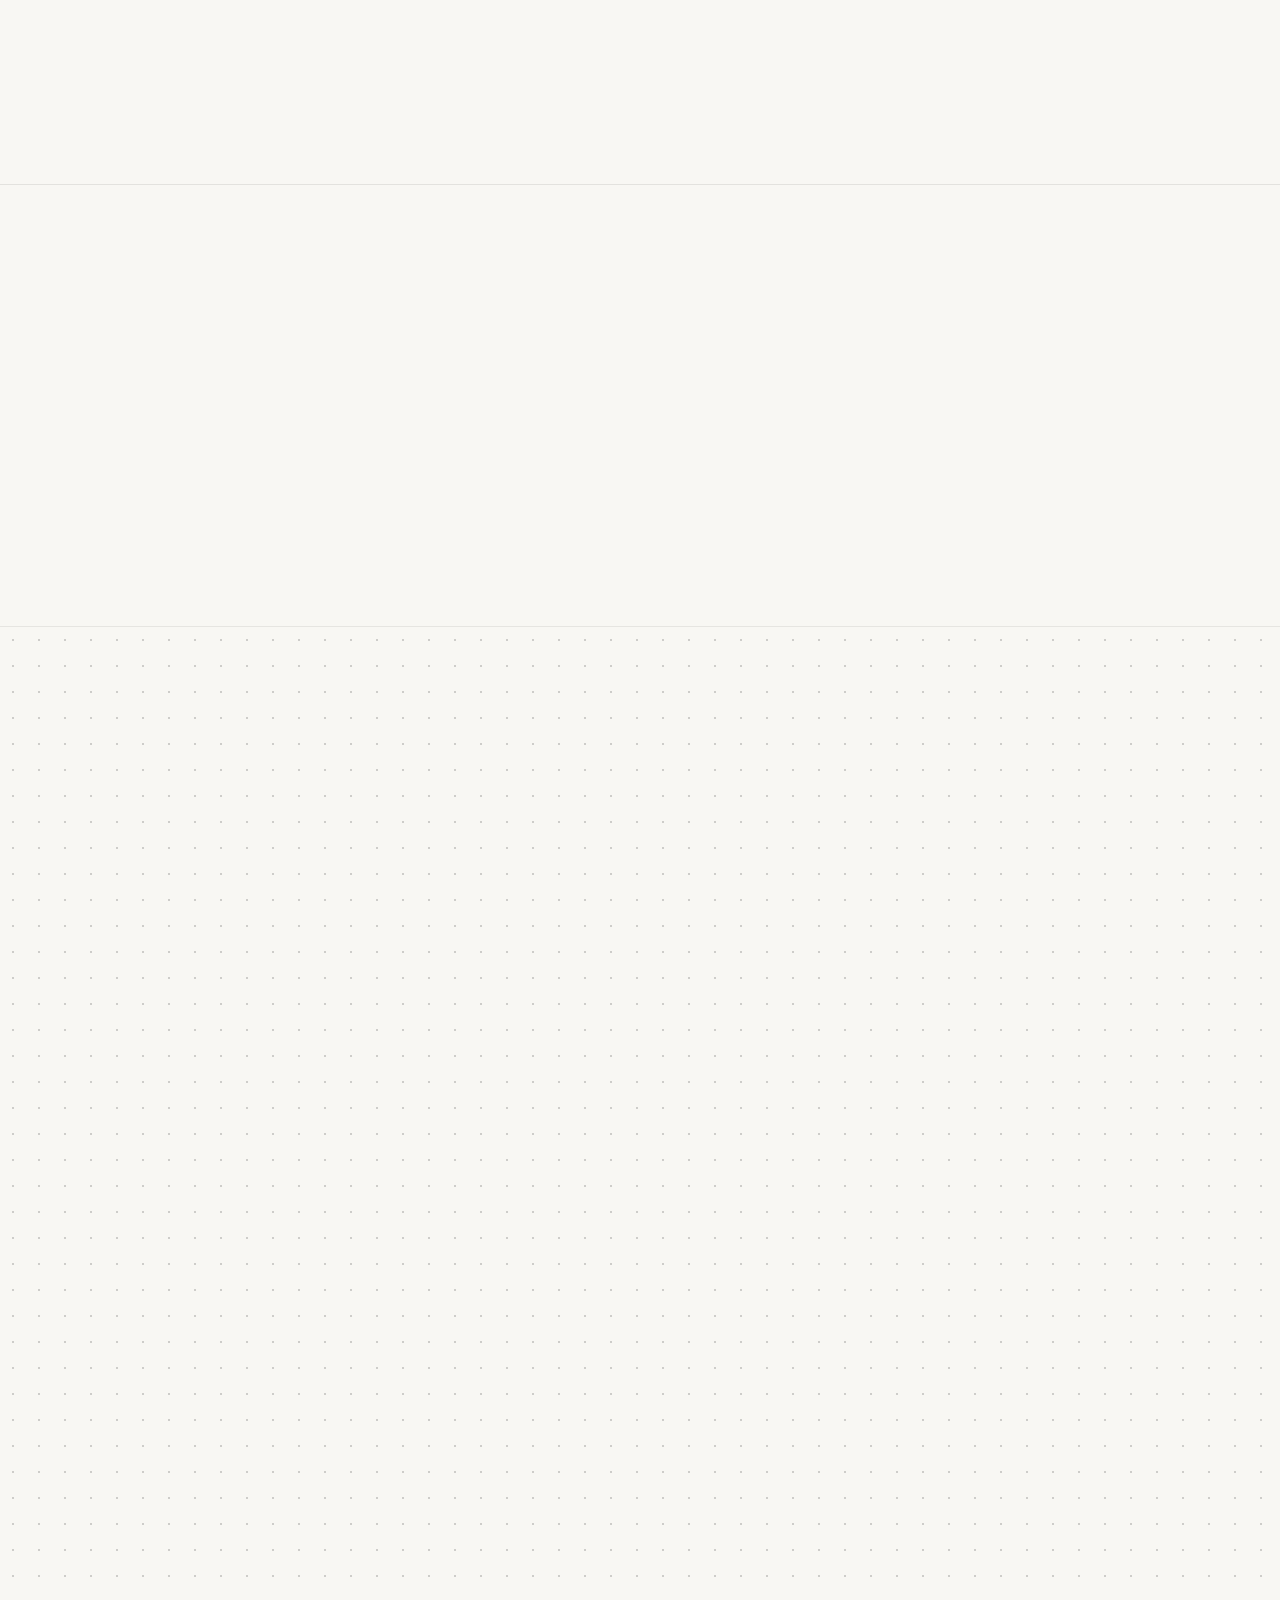
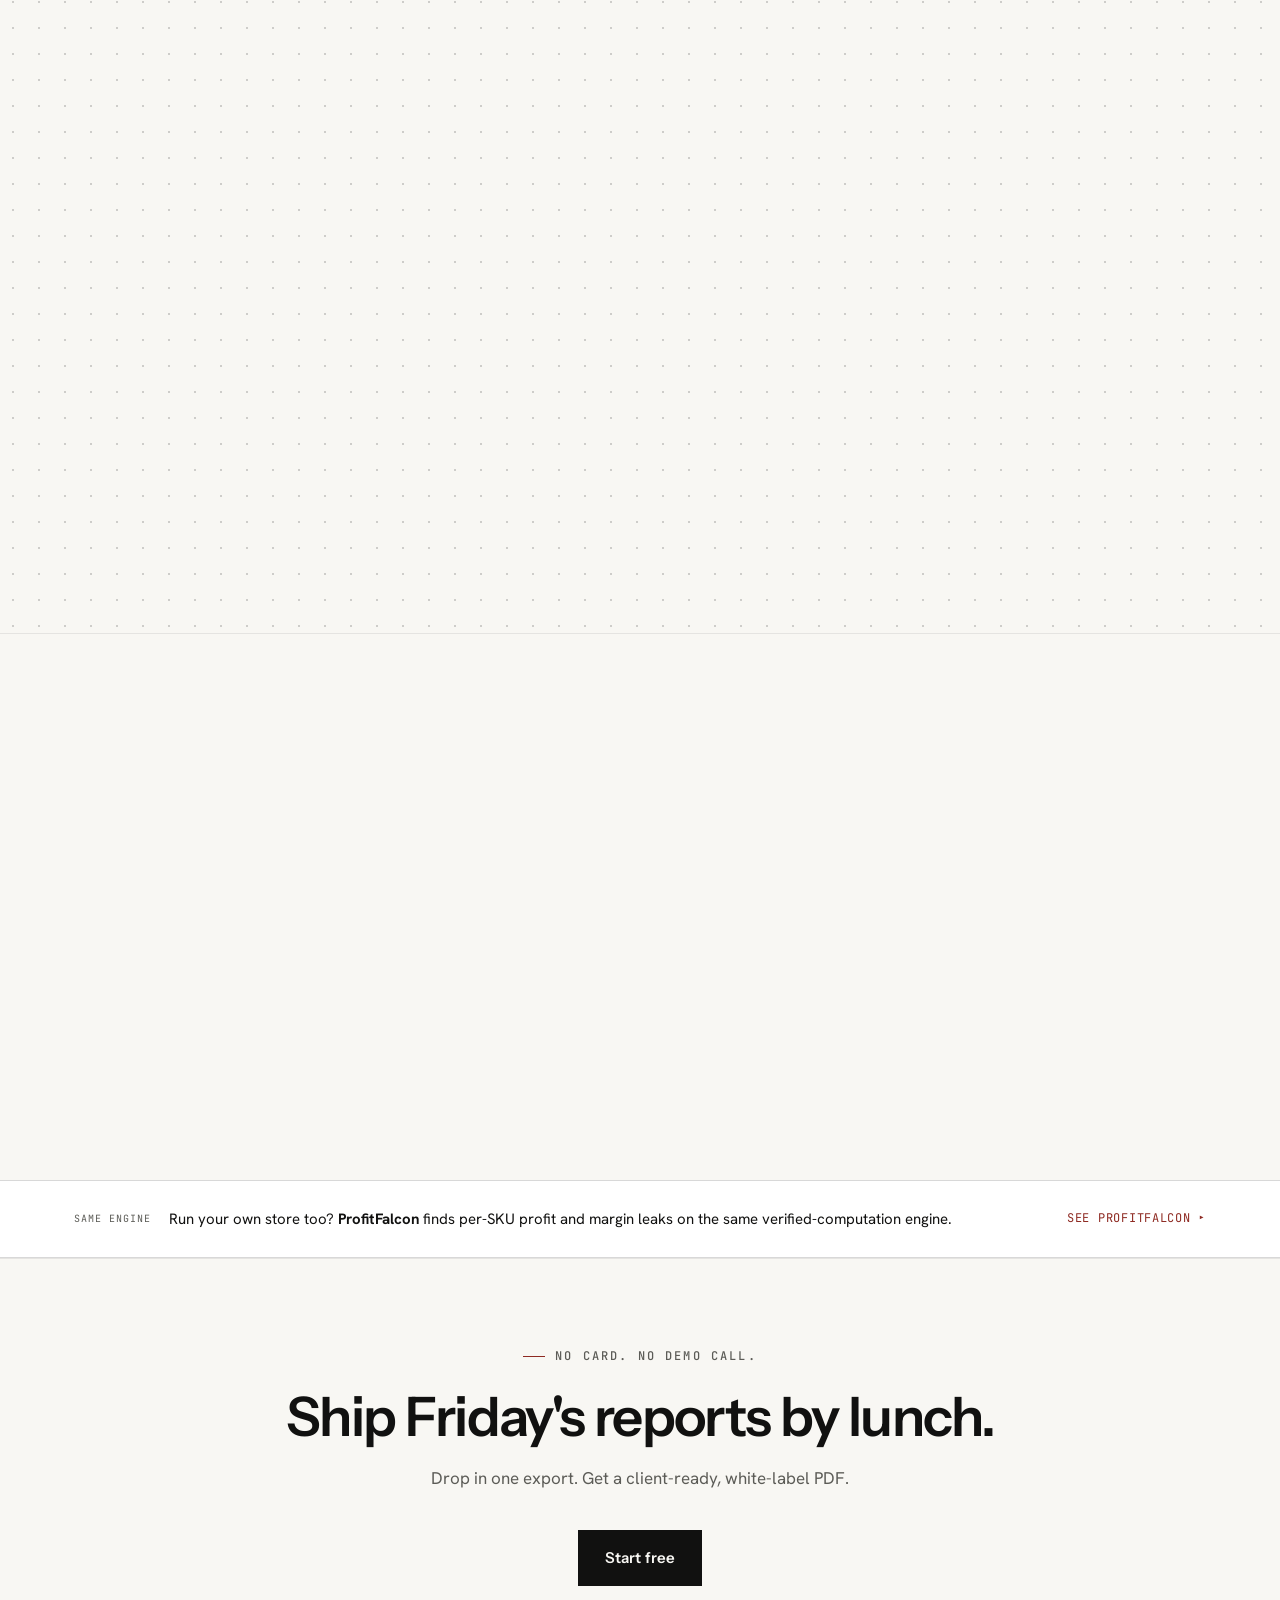
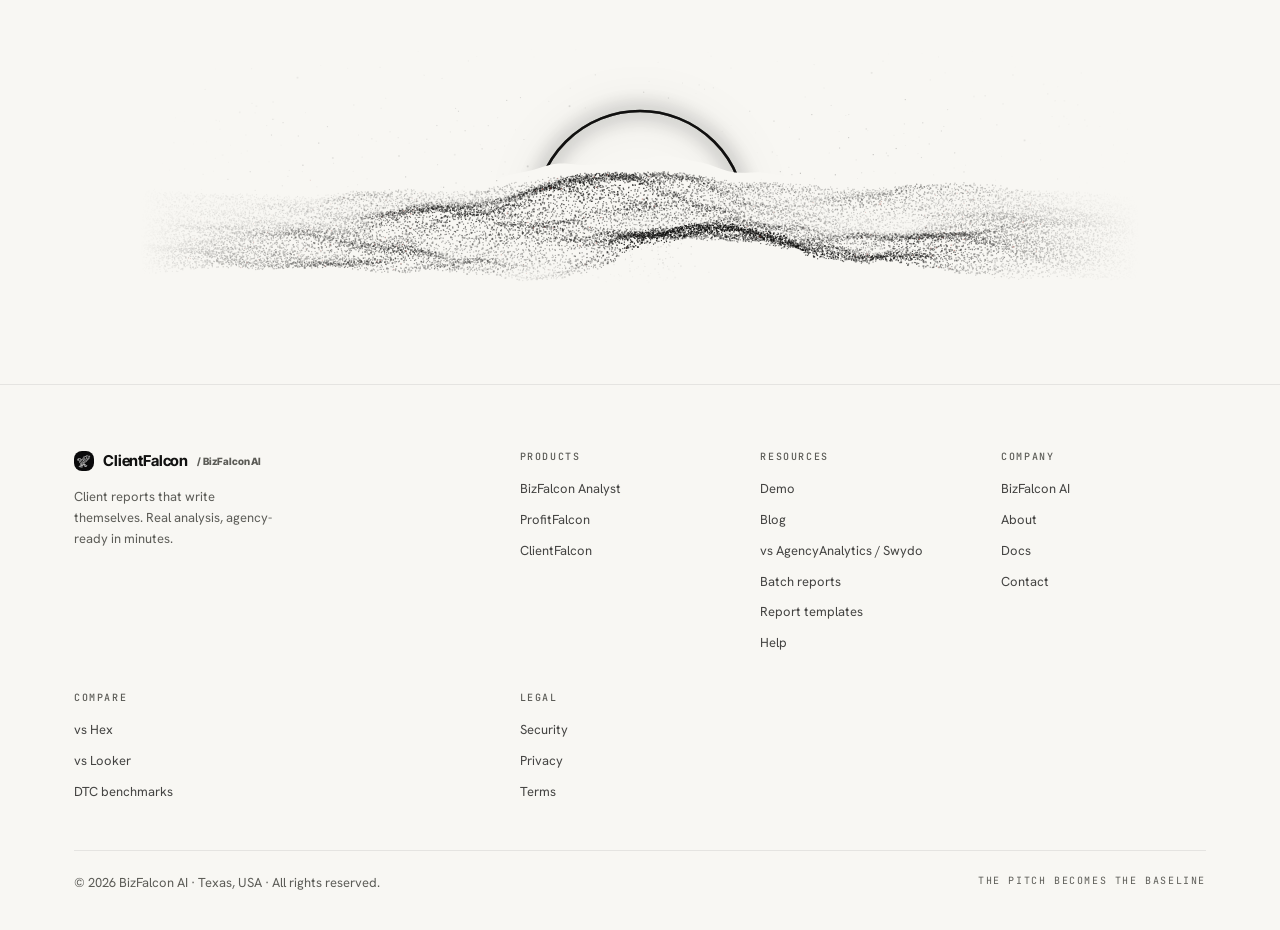
==== commit 483b9485: "Port the queue-animation rows 4-5 fix, and stop it under reduced-motion CF's queue mock animates row" ====
--- a/index.html
+++ b/index.html
@@ -7,16 +7,16 @@
 <meta name="theme-color" content="#F8F7F3">
 <title>ClientFalcon — The audit that wins the pitch becomes the client's baseline</title>
 <meta name="description" content="AI client reporting for marketing agencies. Ad platform exports become an AI-written narrative and a white-label PDF your client actually reads — plus Campaign Autopilot with human approval.">
-<link rel="icon" href="favicon.ico?v=20260808d">
-<link rel="icon" type="image/png" sizes="32x32" href="favicon-32.png?v=20260808d">
-<link rel="apple-touch-icon" href="apple-touch-icon.png?v=20260808d">
+<link rel="icon" href="favicon.ico?v=20260808e">
+<link rel="icon" type="image/png" sizes="32x32" href="favicon-32.png?v=20260808e">
+<link rel="apple-touch-icon" href="apple-touch-icon.png?v=20260808e">
 <link rel="manifest" href="/talonmark-app.webmanifest">
 <meta name="apple-mobile-web-app-title" content="ClientFalcon">
 <meta name="mobile-web-app-capable" content="yes">
 <link rel="preconnect" href="https://fonts.googleapis.com">
 <link rel="preconnect" href="https://fonts.gstatic.com" crossorigin>
 <link href="https://fonts.googleapis.com/css2?family=Instrument+Sans:wght@500;600&family=Hanken+Grotesk:wght@400;700&family=Inter+Tight:wght@800&family=JetBrains+Mono:wght@400;500;700&family=Instrument+Serif:ital@1&display=swap" rel="stylesheet">
-<link rel="stylesheet" href="./dusk.css?v=20260808d">
+<link rel="stylesheet" href="./dusk.css?v=20260808e">
 <style>
 /* ONE column, because there is only one child. The 1fr 1.05fr template reserved a
    second column that nothing has ever filled: measured at 1280px it was 555px of
@@ -997,7 +997,7 @@
   </div>
 </footer>
 
-<script defer src="./dusk-art.js?v=20260808d"></script>
+<script defer src="./dusk-art.js?v=20260808e"></script>
 
 <script>
 (function(){var evt=null;
--- a/dusk.css
+++ b/dusk.css
@@ -469,6 +469,15 @@
   html{scroll-behavior:auto}
   .rv{opacity:1;transform:none;transition:none}
   .chip .pulse,.caret{animation:none}
+  /* `*{transition-duration}` below does not touch ANIMATION, so every .rv.on
+     keyframe kept running under reduce. The queue-working sequence is the
+     loudest of them: five rows sliding in, five scan sweeps, then an approval
+     pop. Named rather than wildcarded, so a future animation has to opt in
+     deliberately instead of being silently killed. */
+  .rv.on .scm-sched .sr2,
+  .rv.on .scm-sched .sr2::after,
+  .rv.on .scm-sched .sr2 .st:not(.live),
+  .rv.on .scm-sched .sr2 .st.live::before{animation:none}
   *{transition-duration:.01ms!important}
 }
 
@@ -1720,6 +1729,9 @@
 .rv.on .scm-sched .sr2:nth-child(1){animation-delay:.05s}
 .rv.on .scm-sched .sr2:nth-child(2){animation-delay:.30s}
 .rv.on .scm-sched .sr2:nth-child(3){animation-delay:.55s}
+/* rows 4 and 5 were inheriting delay 0 and popping ahead of rows 2-3. */
+.rv.on .scm-sched .sr2:nth-child(4){animation-delay:.80s}
+.rv.on .scm-sched .sr2:nth-child(5){animation-delay:1.05s}
 @keyframes scmRowIn{from{opacity:0;transform:translateY(-6px)}to{opacity:1;transform:none}}
 
 /* the scan: one pass of the agent reading that row, timed to land just after it does */
@@ -1730,6 +1742,8 @@
 .rv.on .scm-sched .sr2:nth-child(1)::after{animation-delay:.35s}
 .rv.on .scm-sched .sr2:nth-child(2)::after{animation-delay:.60s}
 .rv.on .scm-sched .sr2:nth-child(3)::after{animation-delay:.85s}
+.rv.on .scm-sched .sr2:nth-child(4)::after{animation-delay:1.10s}
+.rv.on .scm-sched .sr2:nth-child(5)::after{animation-delay:1.35s}
 @keyframes scmScan{to{transform:translateX(100%)}}
 
 /* approval lands last, so the eye reads recommend -> approve as a sequence */
